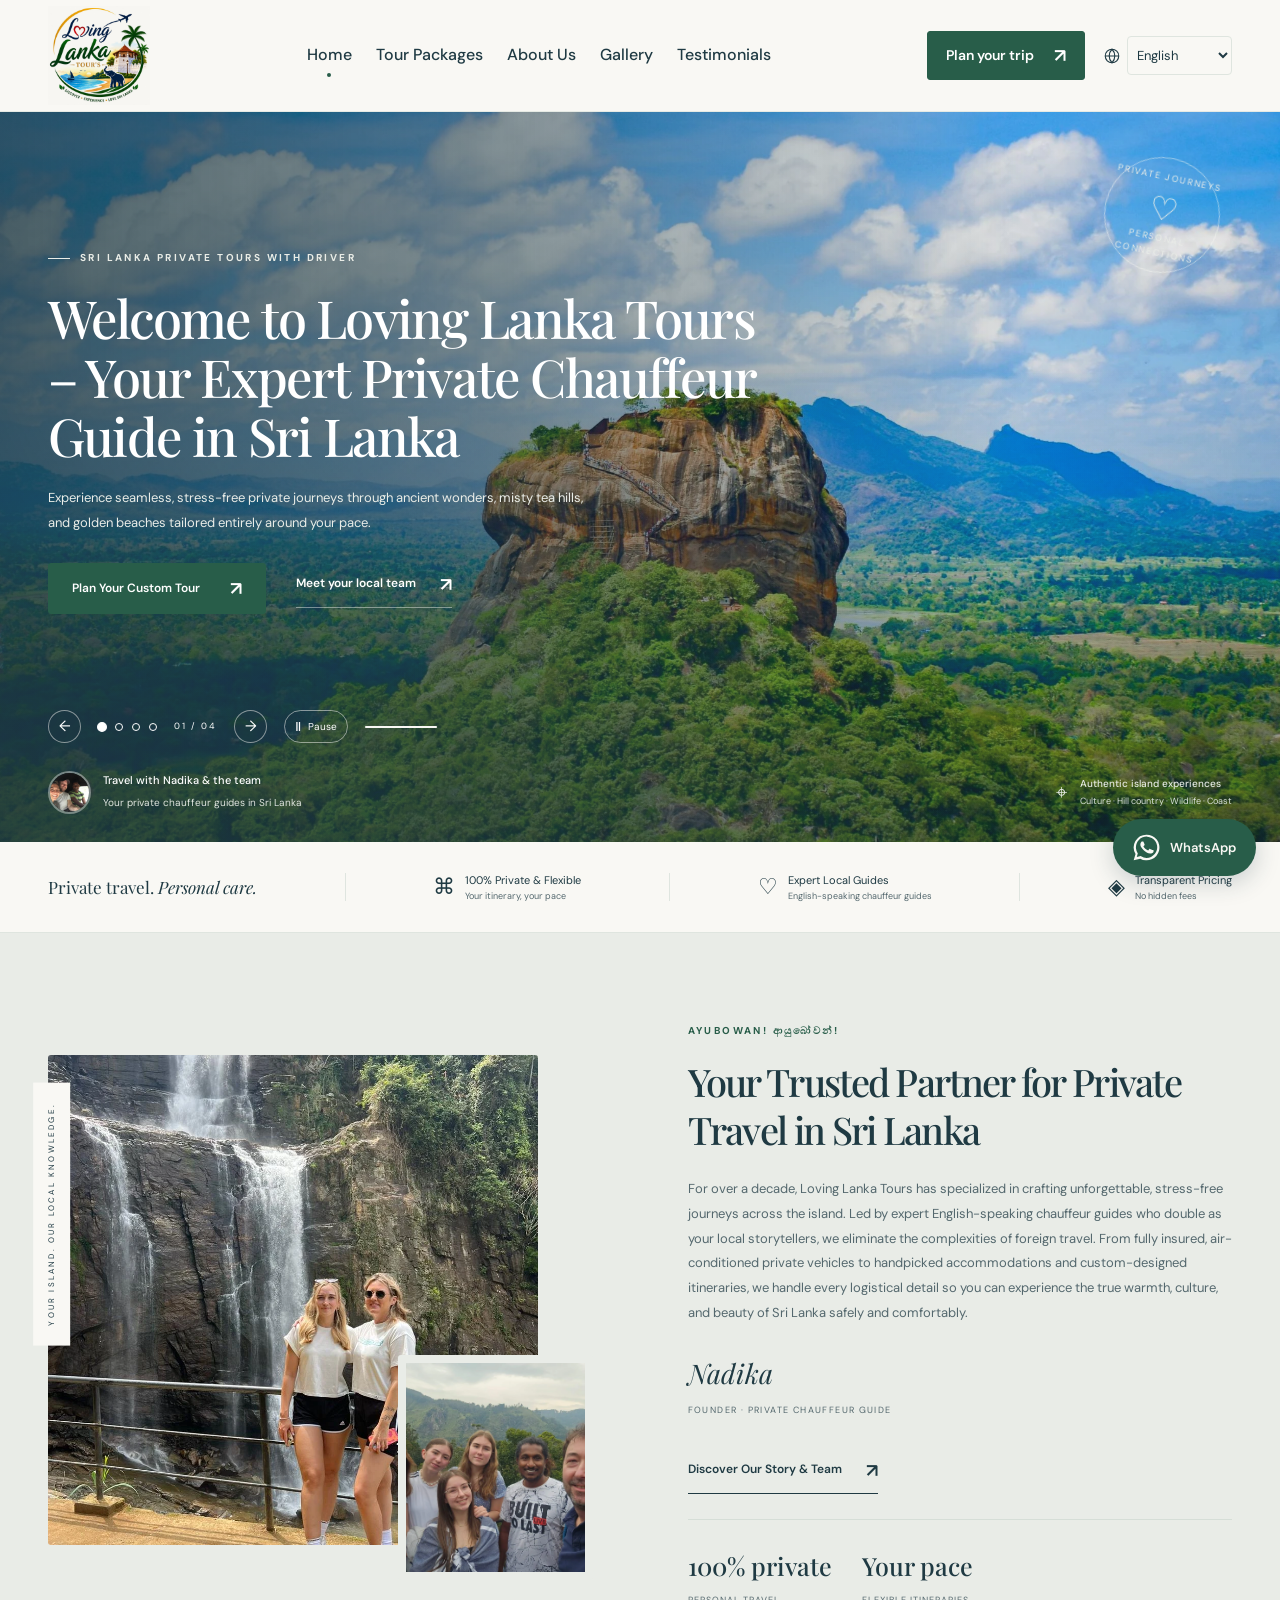
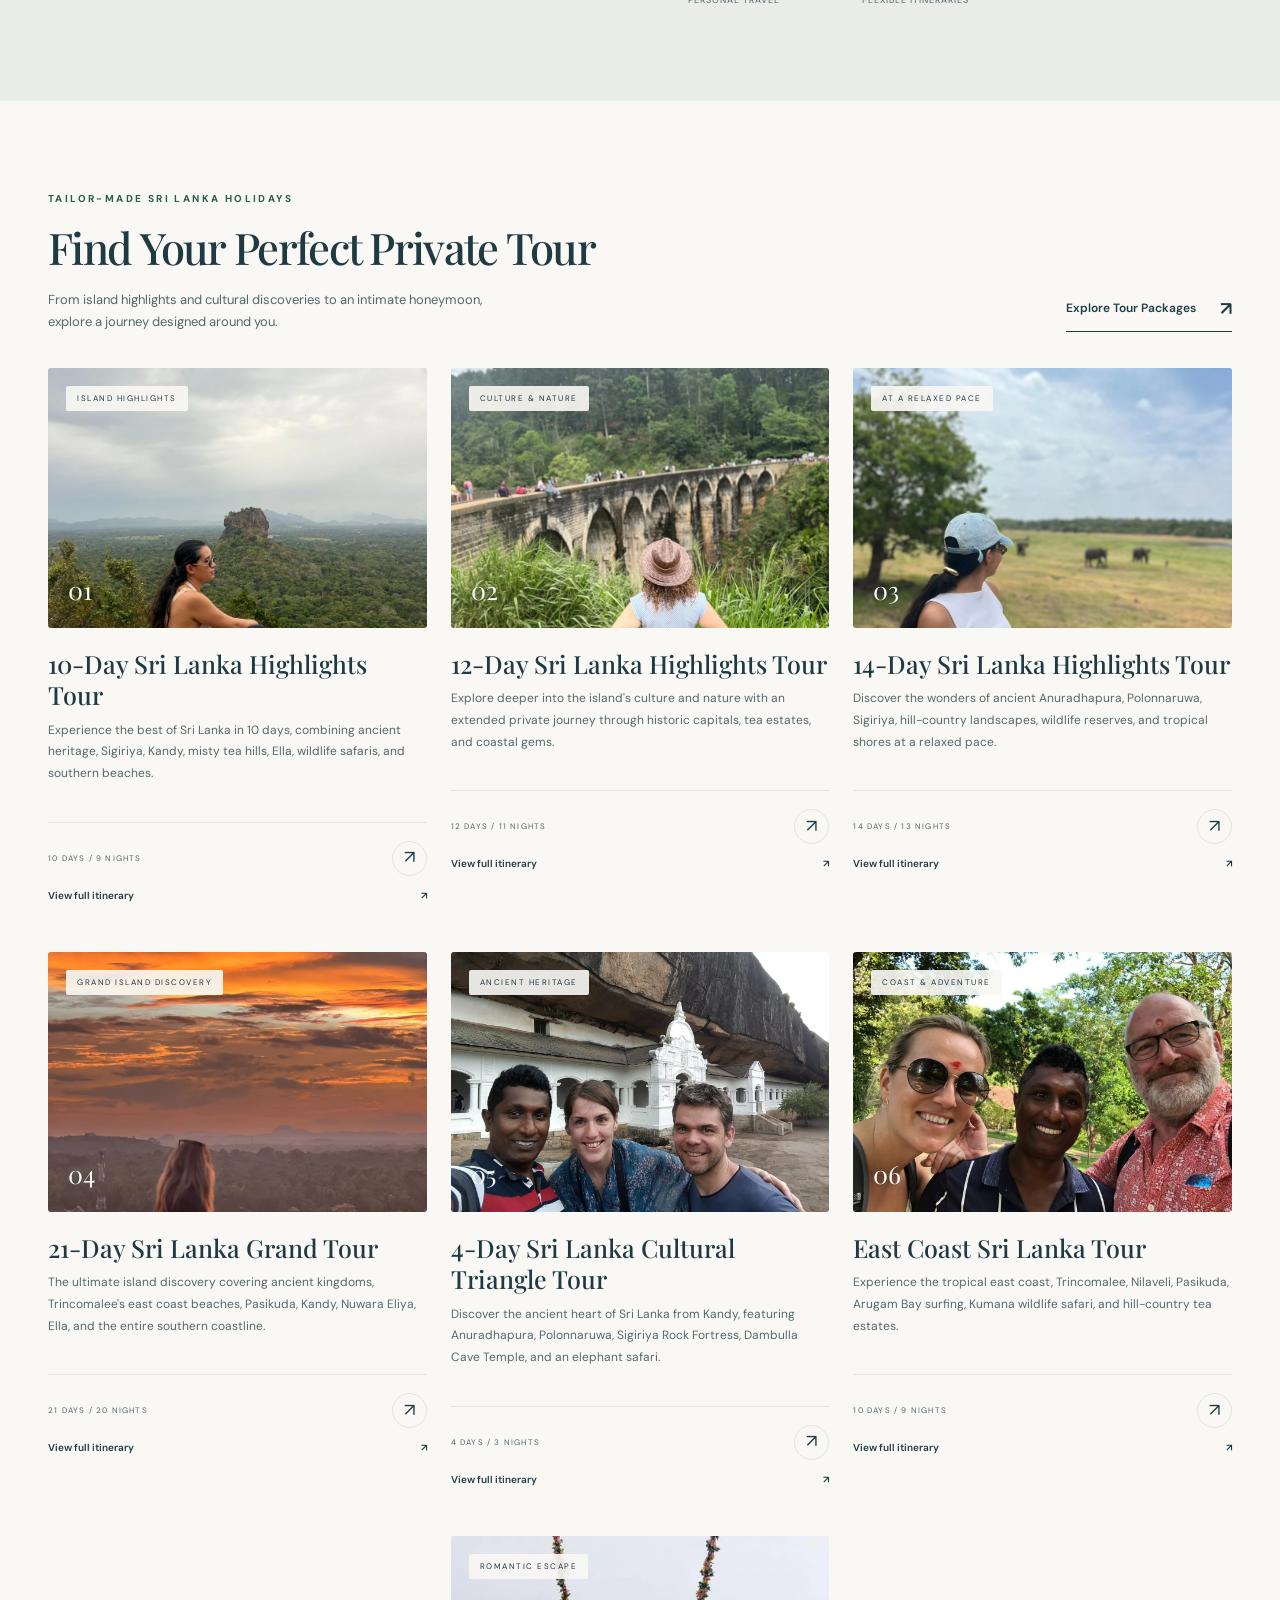
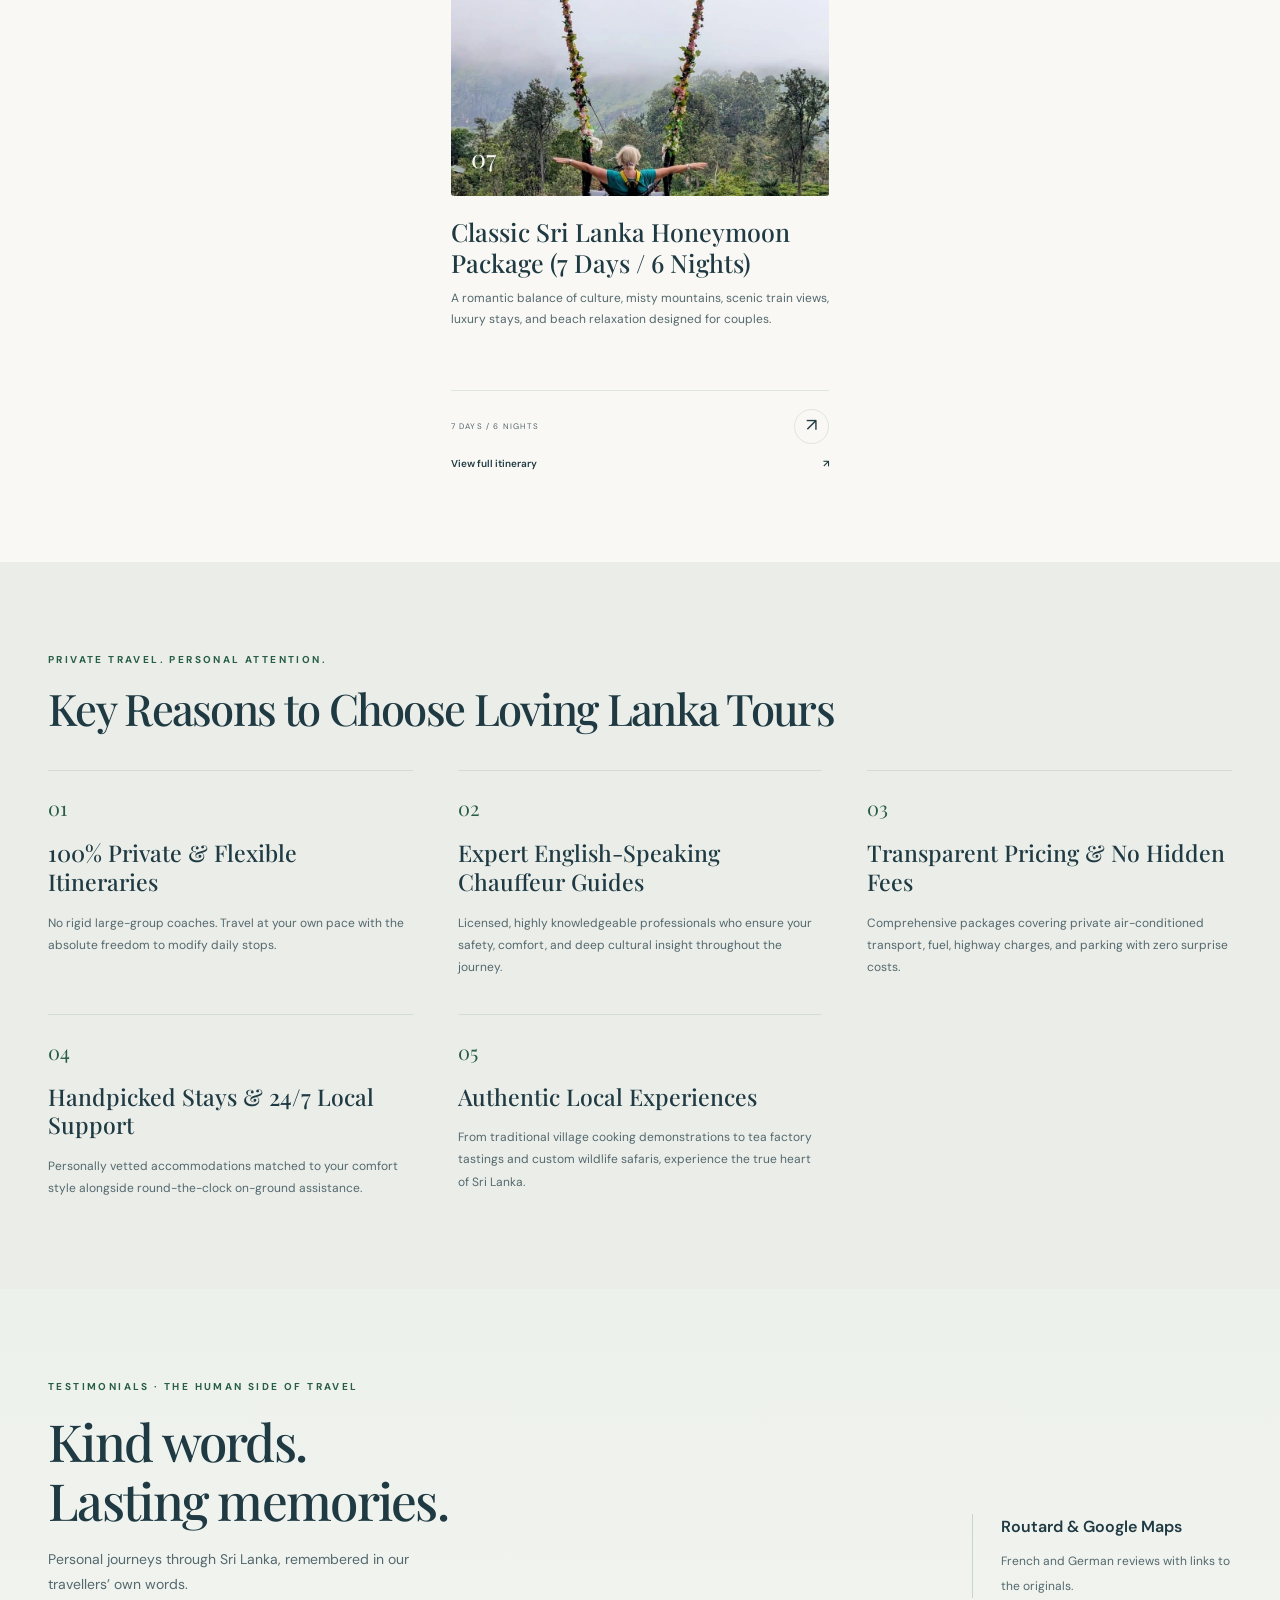
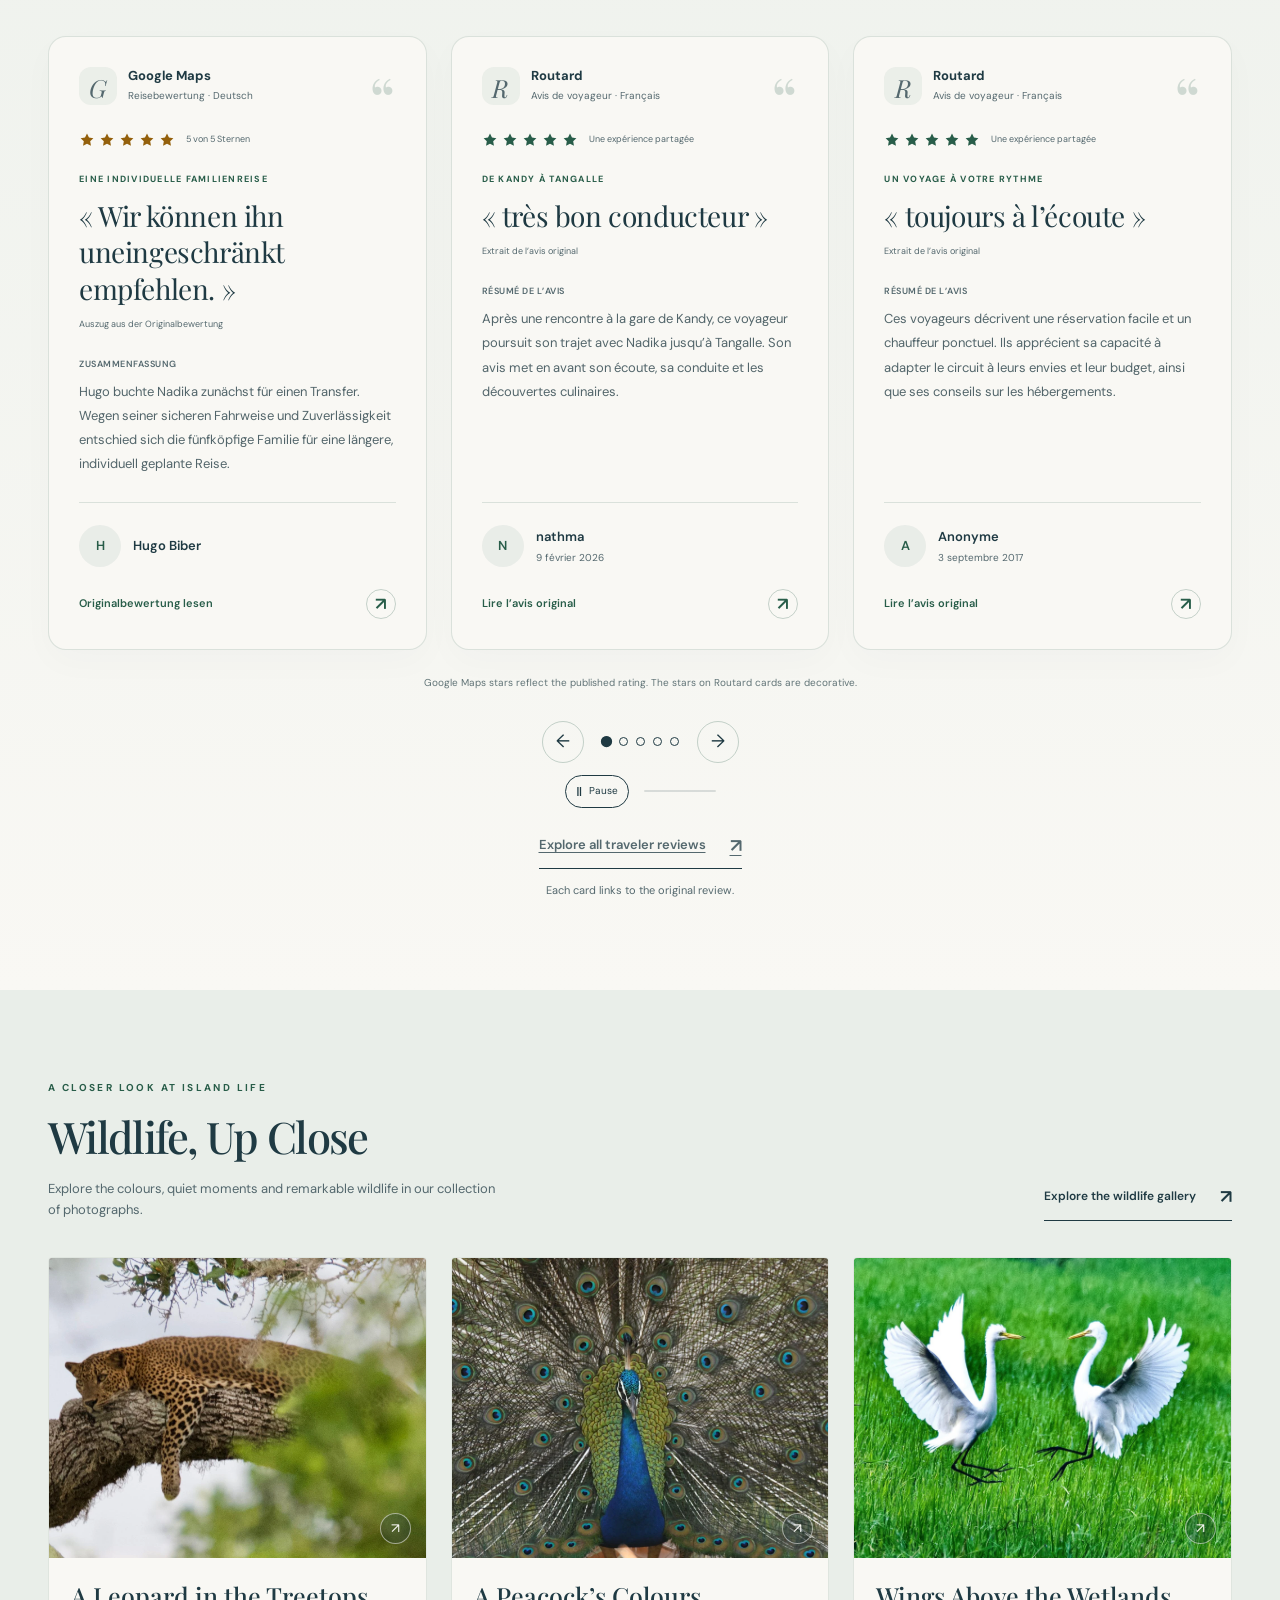
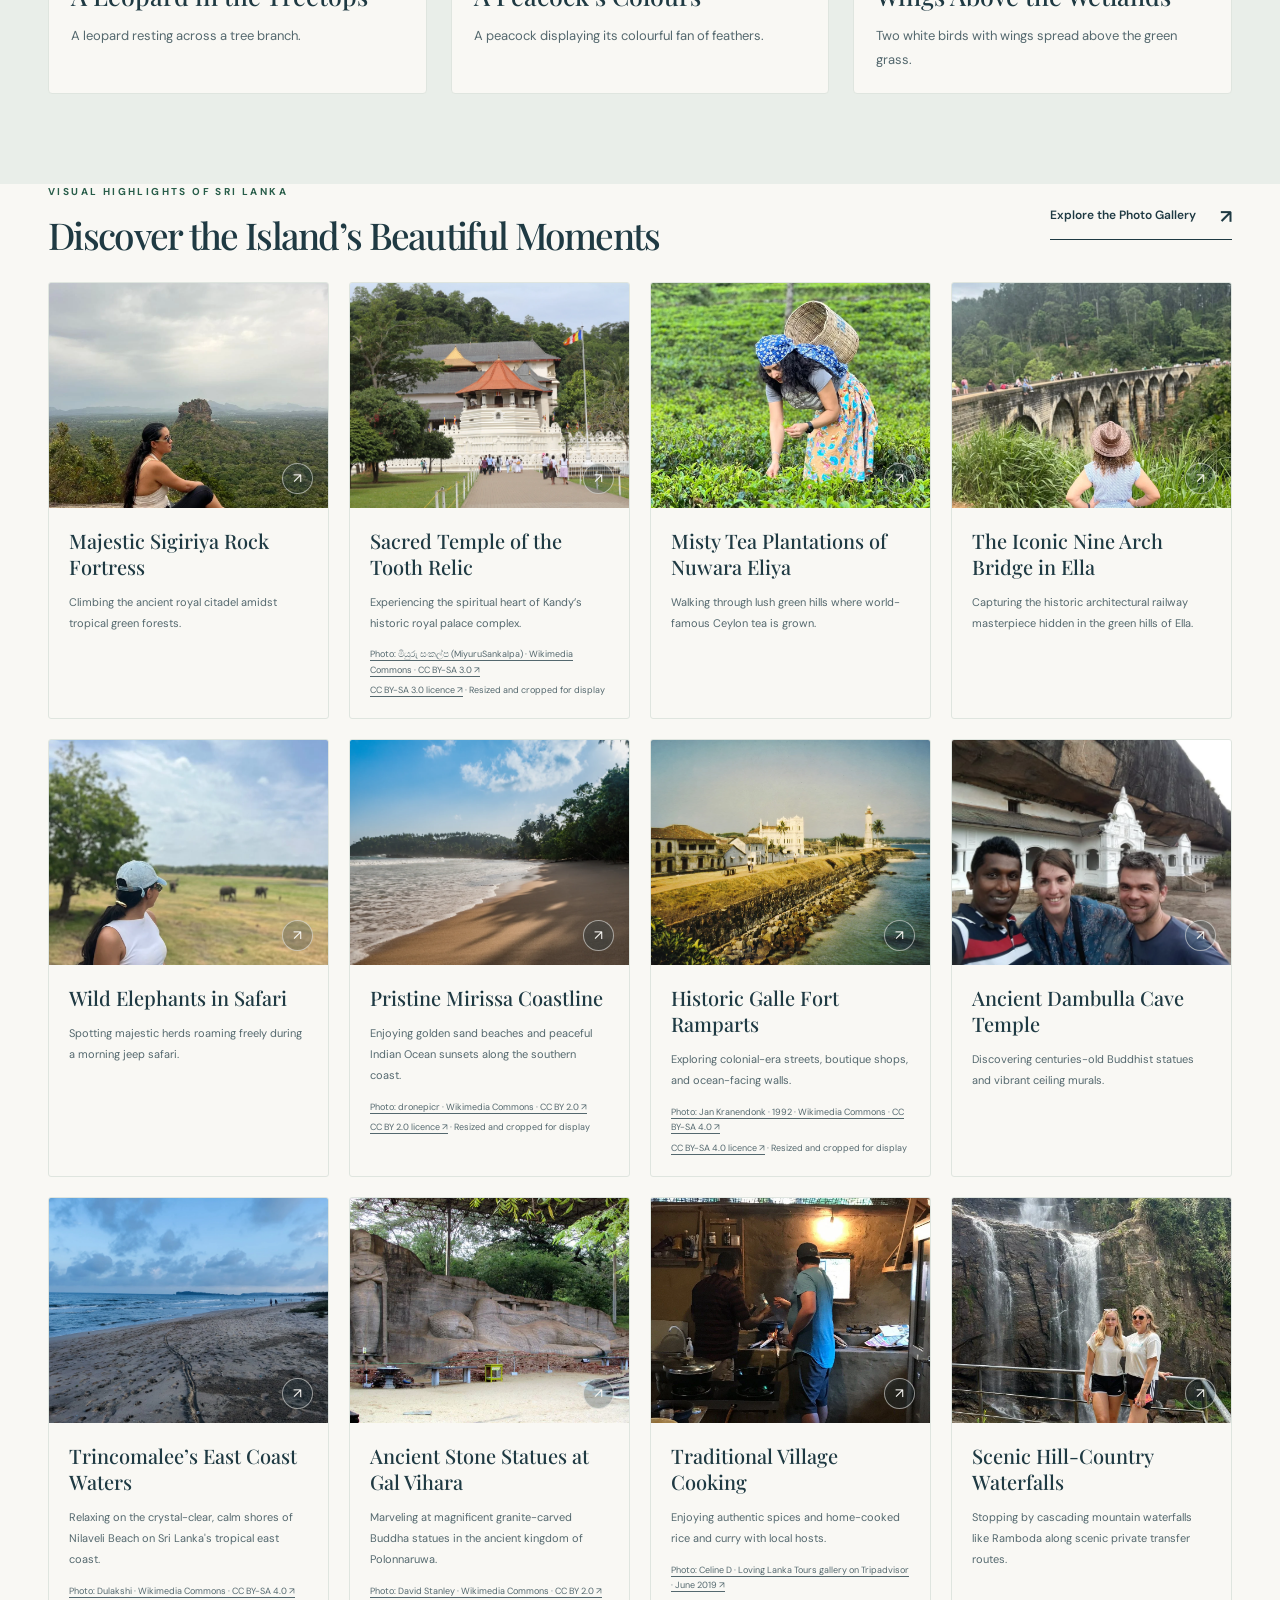
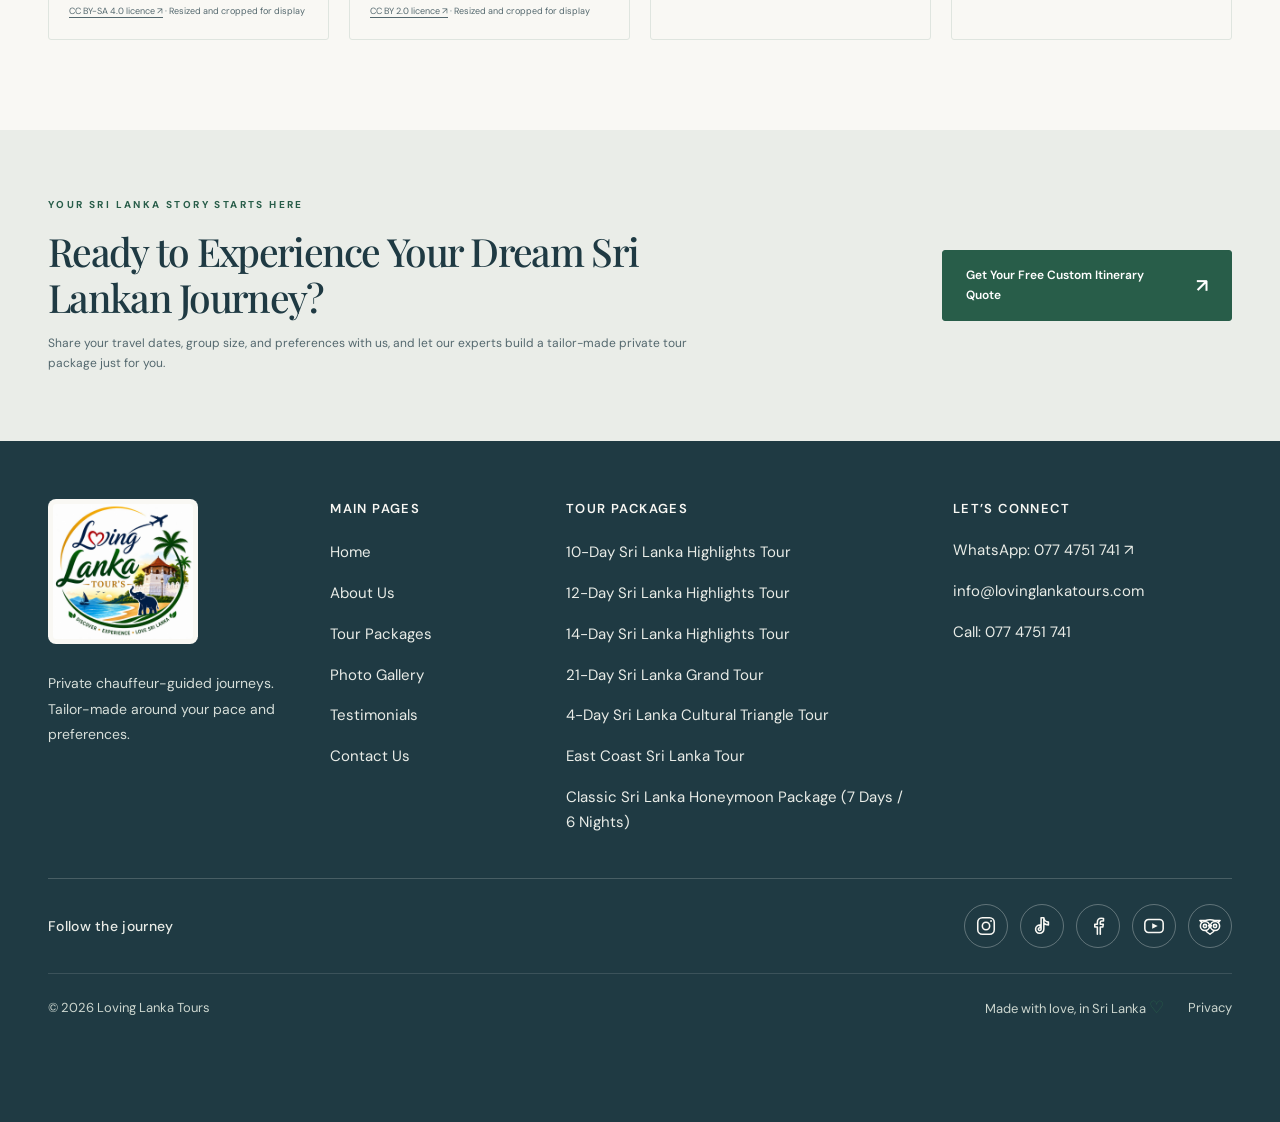
==== index.html @ 7426144e "Show the Google review first in testimonial sliders" ====
<!doctype html>
<html lang="en">
<head>
<meta charset="UTF-8"><meta name="viewport" content="width=device-width,initial-scale=1">
<meta name="theme-color" content="#1f3a43"><meta name="description" content="Sri Lanka private tours with driver. Explore tailor-made holidays, private chauffeur guides, flexible itineraries and authentic experiences with Loving Lanka Tours.">
<title>Sri Lanka Private Tours With Driver | Loving Lanka Tours</title>
<meta property="og:type" content="website"><meta property="og:title" content="Sri Lanka Private Tours With Driver | Loving Lanka Tours"><meta property="og:description" content="Sri Lanka private tours with driver. Explore tailor-made holidays, private chauffeur guides, flexible itineraries and authentic experiences with Loving Lanka Tours."><meta property="og:image" content="assets/sigiriya.jpg">
<link rel="icon" href="assets/loving-lanka-logo.svg" type="image/svg+xml">
<link rel="stylesheet" href="styles.css?v=20261111-featured-review">
<script src="content.js?v=20261111-languages-reviews" defer></script>
<script src="tour-content.js" defer></script>
<script src="app.js?v=20261111-featured-review" defer></script>
<script src="motion.js?v=20261106-contact-reviews" defer></script>
<script src="language.js?v=20261111-featured-review" defer></script>
<script src="whatsapp-chat.js?v=20261030-chat" defer></script>
</head>
<body data-page="home">
<a class="skip-link" href="#main">Skip to content</a>
<header class="header">
<a class="brand" href="index.html" aria-label="Loving Lanka Tours home"><img class="brand-logo" src="assets/loving-lanka-logo.svg" alt="Loving Lanka Tours — Discover, Experience, Love Sri Lanka" width="102" height="99"></a>
<nav class="desktop-nav" aria-label="Main navigation"><a href="index.html" data-nav="home">Home</a><a href="tours.html" data-nav="tours">Tour Packages</a><a href="about.html" data-nav="about">About Us</a><a href="gallery.html" data-nav="gallery">Gallery</a><a href="reviews.html" data-nav="reviews">Testimonials</a></nav>
<a class="button button-small header-cta" href="contact.html">Plan your trip <span aria-hidden="true">↗</span></a>
<div class="language-picker notranslate" translate="no"><label class="language-label" for="site-language"><svg viewBox="0 0 24 24" fill="none" aria-hidden="true"><circle cx="12" cy="12" r="9" stroke="currentColor" stroke-width="1.5"/><path d="M3 12h18M12 3c5 5 5 13 0 18-5-5-5-13 0-18Z" stroke="currentColor" stroke-width="1.5"/></svg><span class="sr-only">Website language</span></label><select id="site-language" aria-label="Website language" title="Choose a language to translate this page with Google Translate" data-source-page="index.html"><option value="en" lang="en">English</option><option value="de" lang="de">Deutsch</option><option value="fr" lang="fr">Français</option></select></div>
<button class="menu-toggle" aria-label="Open navigation" aria-expanded="false" aria-controls="mobile-nav"><span></span><span></span></button>
<nav id="mobile-nav" class="mobile-nav" aria-label="Mobile navigation" hidden><a href="index.html">Home</a><a href="tours.html">Tour Packages</a><a href="about.html">About Us</a><a href="gallery.html">Gallery</a><a href="reviews.html">Testimonials</a><a href="contact.html">Plan your trip ↗</a></nav>
</header>
<main id="main"><section class="hero content-hero" aria-roledescription="carousel" aria-label="Sri Lanka private tours"><img class="hero-image" id="hero-image" src="assets/hero-sigiriya-photo.webp" alt="Sigiriya Rock Fortress surrounded by green forest under a bright blue sky" fetchpriority="high"><div class="wrap hero-content"><span class="eyebrow">SRI LANKA PRIVATE TOURS WITH DRIVER</span><div id="hero-copy" aria-live="off" aria-atomic="true"><h1 id="hero-heading">Welcome to Loving Lanka Tours – Your Expert Private Chauffeur Guide in Sri Lanka</h1><p id="hero-caption">Experience seamless, stress-free private journeys through ancient wonders, misty tea hills, and golden beaches tailored entirely around your pace.</p></div><div class="hero-actions"><a id="hero-cta" class="button" href="contact.html">Plan Your Custom Tour <span aria-hidden="true">↗</span></a><a class="text-link" href="about.html">Meet your local team <span aria-hidden="true">↗</span></a></div></div><div class="hero-badge"><span>PRIVATE JOURNEYS</span><b>♡</b><span>PERSONAL CONNECTIONS</span></div><div class="hero-slider-controls wrap"><button class="hero-arrow" data-hero-direction="-1" aria-label="Previous hero slide">←</button><div class="hero-dots" aria-label="Choose a hero slide"><button data-hero-slide="0" aria-label="Slide 1: Welcome to Loving Lanka Tours – Your Expert Private Chauffeur Guide in Sri Lanka" aria-pressed="true"></button><button data-hero-slide="1" aria-label="Slide 2: Uncover the Wonders of the Cultural Triangle" aria-pressed="false"></button><button data-hero-slide="2" aria-label="Slide 3: Journey Through Ceylon’s Misty Tea Plantations" aria-pressed="false"></button><button data-hero-slide="3" aria-label="Slide 4: Track Wild Elephants &amp; Relax on Pristine Shores" aria-pressed="false"></button></div><span id="hero-count">01 / 04</span><button class="hero-arrow" data-hero-direction="1" aria-label="Next hero slide">→</button><button class="slider-playback" data-slider-pause="hero" aria-label="Pause hero slideshow" aria-pressed="false"><span aria-hidden="true">Ⅱ</span><span class="playback-label">Pause</span></button><span class="slider-progress" aria-hidden="true"><span class="slider-progress-fill"></span></span></div><div class="wrap hero-bottom"><a class="hero-guide" href="about.html"><img src="assets/guest-55.jpg" alt=""><div><b>Travel with Nadika & the team</b><small>Your private chauffeur guides in Sri Lanka</small></div></a><div class="hero-location"><span aria-hidden="true">⌖</span><div><b>Authentic island experiences</b><small>Culture · Hill country · Wildlife · Coast</small></div></div></div></section>
 <div class="trust-strip"><div class="wrap trust-inner"><span class="trust-intro">Private travel. <em>Personal care.</em></span><span class="trust-divider"></span><div class="trust-item"><span class="trust-icon" aria-hidden="true">⌘</span><div>100% Private & Flexible<small>Your itinerary, your pace</small></div></div><span class="trust-divider"></span><div class="trust-item"><span class="trust-icon" aria-hidden="true">♡</span><div>Expert Local Guides<small>English-speaking chauffeur guides</small></div></div><span class="trust-divider"></span><div class="trust-item"><span class="trust-icon" aria-hidden="true">◈</span><div>Transparent Pricing<small>No hidden fees</small></div></div></div></div>
 <section class="section about-section"><div class="wrap about-grid"><div class="about-photos"><img class="about-main" src="assets/lanka-guest-06.webp" alt="Travellers visiting a cascading Sri Lankan waterfall" loading="lazy"><img class="about-small" src="assets/lanka-guest-12.webp" alt="A local guide and travellers in Sri Lanka’s hill country" loading="lazy"><span class="about-label">YOUR ISLAND. OUR LOCAL KNOWLEDGE.</span></div><div class="about-text"><span class="eyebrow pink">AYUBOWAN! ආයුබෝවන්!</span><h2>Your Trusted Partner for Private Travel in Sri Lanka</h2><p>For over a decade, Loving Lanka Tours has specialized in crafting unforgettable, stress-free journeys across the island. Led by expert English-speaking chauffeur guides who double as your local storytellers, we eliminate the complexities of foreign travel. From fully insured, air-conditioned private vehicles to handpicked accommodations and custom-designed itineraries, we handle every logistical detail so you can experience the true warmth, culture, and beauty of Sri Lanka safely and comfortably.</p><p class="signature">Nadika</p><span class="signature-label">FOUNDER · PRIVATE CHAUFFEUR GUIDE</span><a class="text-link" href="about.html">Discover Our Story &amp; Team <span aria-hidden="true">↗</span></a><div class="about-values"><div><b>100% private</b><small>PERSONAL TRAVEL</small></div><div><b>Your pace</b><small>FLEXIBLE ITINERARIES</small></div></div></div></div></section><section class="section"><div class="wrap"><div class="section-head"><div><span class="eyebrow pink">TAILOR-MADE SRI LANKA HOLIDAYS</span><h2>Find Your Perfect Private Tour</h2><p>From island highlights and cultural discoveries to an intimate honeymoon, explore a journey designed around you.</p></div><a class="text-link" href="tours.html">Explore Tour Packages <span aria-hidden="true">↗</span></a></div><div class="journey-grid package-grid"><article class="journey-card"><a class="journey-card-link" href="tour-highlights-10.html" aria-label="View 10-Day Sri Lanka Highlights Tour itinerary"><div class="journey-photo"><img src="assets/lanka-guest-01.webp" alt="A traveller looking towards Sigiriya Rock Fortress" loading="lazy"><span class="journey-tag">Island highlights</span><span class="journey-num">01</span></div><h3>10-Day Sri Lanka Highlights Tour</h3><p>Experience the best of Sri Lanka in 10 days, combining ancient heritage, Sigiriya, Kandy, misty tea hills, Ella, wildlife safaris, and southern beaches.</p><div class="journey-bottom"><span class="journey-meta">10 Days / 9 Nights</span><span class="circle-button" aria-hidden="true">↗</span></div><span class="tour-request-link">View full itinerary <span aria-hidden="true">↗</span></span></a></article><article class="journey-card"><a class="journey-card-link" href="tour-highlights-12.html" aria-label="View 12-Day Sri Lanka Highlights Tour itinerary"><div class="journey-photo"><img src="assets/lanka-guest-31.webp" alt="A traveller beside Ella’s Nine Arch Bridge" loading="lazy"><span class="journey-tag">Culture &amp; nature</span><span class="journey-num">02</span></div><h3>12-Day Sri Lanka Highlights Tour</h3><p>Explore deeper into the island&#39;s culture and nature with an extended private journey through historic capitals, tea estates, and coastal gems.</p><div class="journey-bottom"><span class="journey-meta">12 Days / 11 Nights</span><span class="circle-button" aria-hidden="true">↗</span></div><span class="tour-request-link">View full itinerary <span aria-hidden="true">↗</span></span></a></article><article class="journey-card"><a class="journey-card-link" href="tour-highlights-14.html" aria-label="View 14-Day Sri Lanka Highlights Tour itinerary"><div class="journey-photo"><img src="assets/lanka-guest-25.webp" alt="A traveller watching wild elephants from a safari vehicle" loading="lazy"><span class="journey-tag">At a relaxed pace</span><span class="journey-num">03</span></div><h3>14-Day Sri Lanka Highlights Tour</h3><p>Discover the wonders of ancient Anuradhapura, Polonnaruwa, Sigiriya, hill-country landscapes, wildlife reserves, and tropical shores at a relaxed pace.</p><div class="journey-bottom"><span class="journey-meta">14 Days / 13 Nights</span><span class="circle-button" aria-hidden="true">↗</span></div><span class="tour-request-link">View full itinerary <span aria-hidden="true">↗</span></span></a></article><article class="journey-card"><a class="journey-card-link" href="tour-grand-21.html" aria-label="View 21-Day Sri Lanka Grand Tour itinerary"><div class="journey-photo"><img src="assets/lanka-guest-29.webp" alt="A colourful sunset above Sri Lanka’s tropical forest" loading="lazy"><span class="journey-tag">Grand island discovery</span><span class="journey-num">04</span></div><h3>21-Day Sri Lanka Grand Tour</h3><p>The ultimate island discovery covering ancient kingdoms, Trincomalee&#39;s east coast beaches, Pasikuda, Kandy, Nuwara Eliya, Ella, and the entire southern coastline.</p><div class="journey-bottom"><span class="journey-meta">21 Days / 20 Nights</span><span class="circle-button" aria-hidden="true">↗</span></div><span class="tour-request-link">View full itinerary <span aria-hidden="true">↗</span></span></a></article><article class="journey-card"><a class="journey-card-link" href="tour-culture-4.html" aria-label="View 4-Day Sri Lanka Cultural Triangle Tour itinerary"><div class="journey-photo"><img src="assets/lanka-guest-16.webp" alt="Guests and their guide visiting a cave-temple complex" loading="lazy"><span class="journey-tag">Ancient heritage</span><span class="journey-num">05</span></div><h3>4-Day Sri Lanka Cultural Triangle Tour</h3><p>Discover the ancient heart of Sri Lanka from Kandy, featuring Anuradhapura, Polonnaruwa, Sigiriya Rock Fortress, Dambulla Cave Temple, and an elephant safari.</p><div class="journey-bottom"><span class="journey-meta">4 Days / 3 Nights</span><span class="circle-button" aria-hidden="true">↗</span></div><span class="tour-request-link">View full itinerary <span aria-hidden="true">↗</span></span></a></article><article class="journey-card"><a class="journey-card-link" href="tour-east-coast.html" aria-label="View East Coast Sri Lanka Tour itinerary"><div class="journey-photo"><img src="assets/lanka-guest-23.webp" alt="Travellers sharing a journey with their local guide" loading="lazy"><span class="journey-tag">Coast &amp; adventure</span><span class="journey-num">06</span></div><h3>East Coast Sri Lanka Tour</h3><p>Experience the tropical east coast, Trincomalee, Nilaveli, Pasikuda, Arugam Bay surfing, Kumana wildlife safari, and hill-country tea estates.</p><div class="journey-bottom"><span class="journey-meta">10 Days / 9 Nights</span><span class="circle-button" aria-hidden="true">↗</span></div><span class="tour-request-link">View full itinerary <span aria-hidden="true">↗</span></span></a></article><article class="journey-card"><a class="journey-card-link" href="tour-honeymoon-7.html" aria-label="View Classic Sri Lanka Honeymoon Package (7 Days / 6 Nights) itinerary"><div class="journey-photo"><img src="assets/lanka-guest-09.webp" alt="Two travellers enjoying a swing above the green hills" loading="lazy"><span class="journey-tag">Romantic escape</span><span class="journey-num">07</span></div><h3>Classic Sri Lanka Honeymoon Package (7 Days / 6 Nights)</h3><p>A romantic balance of culture, misty mountains, scenic train views, luxury stays, and beach relaxation designed for couples.</p><div class="journey-bottom"><span class="journey-meta">7 Days / 6 Nights</span><span class="circle-button" aria-hidden="true">↗</span></div><span class="tour-request-link">View full itinerary <span aria-hidden="true">↗</span></span></a></article></div></div></section><section class="section reasons-section"><div class="wrap"><div class="section-head"><div><span class="eyebrow pink">PRIVATE TRAVEL. PERSONAL ATTENTION.</span><h2>Key Reasons to Choose Loving Lanka Tours</h2></div></div><div class="reason-grid"><article class="reason-item"><span class="reason-number">01</span><h3>100% Private &amp; Flexible Itineraries</h3><p>No rigid large-group coaches. Travel at your own pace with the absolute freedom to modify daily stops.</p></article><article class="reason-item"><span class="reason-number">02</span><h3>Expert English-Speaking Chauffeur Guides</h3><p>Licensed, highly knowledgeable professionals who ensure your safety, comfort, and deep cultural insight throughout the journey.</p></article><article class="reason-item"><span class="reason-number">03</span><h3>Transparent Pricing &amp; No Hidden Fees</h3><p>Comprehensive packages covering private air-conditioned transport, fuel, highway charges, and parking with zero surprise costs.</p></article><article class="reason-item"><span class="reason-number">04</span><h3>Handpicked Stays &amp; 24/7 Local Support</h3><p>Personally vetted accommodations matched to your comfort style alongside round-the-clock on-ground assistance.</p></article><article class="reason-item"><span class="reason-number">05</span><h3>Authentic Local Experiences</h3><p>From traditional village cooking demonstrations to tea factory tastings and custom wildlife safaris, experience the true heart of Sri Lanka.</p></article></div></div></section><section class="section testimonials-section" id="testimonials" aria-labelledby="testimonials-heading"><div class="wrap"><div class="reviews-head"><div class="review-heading-copy"><span class="eyebrow pink">TESTIMONIALS · THE HUMAN SIDE OF TRAVEL</span><h2 id="testimonials-heading">Kind words.<br>Lasting memories.</h2><p>Personal journeys through Sri Lanka, remembered in our travellers’ own words.</p></div><div class="reviews-heading-note"><b>Routard &amp; Google Maps</b><span>French and German reviews with links to the originals.</span></div></div><div class="review-grid supplied-reviews" data-review-slider="3"><article class="review-card supplied-review sourced-review notranslate rated-review" lang="de" translate="no"><div class="review-card-top"><span class="review-platform-label"><span class="review-source-mark" aria-hidden="true">G</span><span><b>Google Maps</b><small>Reisebewertung · Deutsch</small></span></span><span class="review-quote-mark" aria-hidden="true">“</span></div><div class="review-star-row"><span class="review-stars" aria-hidden="true"><svg viewBox="0 0 24 24" fill="currentColor"><path d="m12 2.4 2.96 6 6.62.96-4.79 4.67 1.13 6.59L12 17.5l-5.92 3.12 1.13-6.59L2.42 9.36l6.62-.96Z"/></svg><svg viewBox="0 0 24 24" fill="currentColor"><path d="m12 2.4 2.96 6 6.62.96-4.79 4.67 1.13 6.59L12 17.5l-5.92 3.12 1.13-6.59L2.42 9.36l6.62-.96Z"/></svg><svg viewBox="0 0 24 24" fill="currentColor"><path d="m12 2.4 2.96 6 6.62.96-4.79 4.67 1.13 6.59L12 17.5l-5.92 3.12 1.13-6.59L2.42 9.36l6.62-.96Z"/></svg><svg viewBox="0 0 24 24" fill="currentColor"><path d="m12 2.4 2.96 6 6.62.96-4.79 4.67 1.13 6.59L12 17.5l-5.92 3.12 1.13-6.59L2.42 9.36l6.62-.96Z"/></svg><svg viewBox="0 0 24 24" fill="currentColor"><path d="m12 2.4 2.96 6 6.62.96-4.79 4.67 1.13 6.59L12 17.5l-5.92 3.12 1.13-6.59L2.42 9.36l6.62-.96Z"/></svg></span><span>5 von 5 Sternen</span></div><span class="eyebrow review-theme">Eine individuelle Familienreise</span><blockquote cite="https://www.google.com/maps?cid=6745680892322393253">« Wir können ihn uneingeschränkt empfehlen. »</blockquote><p class="review-excerpt-label">Auszug aus der Originalbewertung</p><p class="review-summary"><span>Zusammenfassung</span>Hugo buchte Nadika zunächst für einen Transfer. Wegen seiner sicheren Fahrweise und Zuverlässigkeit entschied sich die fünfköpfige Familie für eine längere, individuell geplante Reise.</p><div class="review-card-bottom"><div class="review-person"><span class="review-initial" aria-hidden="true">H</span><div><b>Hugo Biber</b></div></div><a class="review-original" href="https://www.google.com/maps?cid=6745680892322393253" target="_blank" rel="noopener noreferrer" aria-label="Originalbewertung von Hugo Biber auf Google Maps lesen (neuer Tab)"><span>Originalbewertung lesen</span><span class="review-link-arrow" aria-hidden="true">↗</span></a></div></article><article class="review-card supplied-review sourced-review notranslate" lang="fr" translate="no"><div class="review-card-top"><span class="review-platform-label"><span class="review-source-mark" aria-hidden="true">R</span><span><b>Routard</b><small>Avis de voyageur · Français</small></span></span><span class="review-quote-mark" aria-hidden="true">“</span></div><div class="review-star-row"><span class="review-stars" aria-hidden="true"><svg viewBox="0 0 24 24" fill="currentColor"><path d="m12 2.4 2.96 6 6.62.96-4.79 4.67 1.13 6.59L12 17.5l-5.92 3.12 1.13-6.59L2.42 9.36l6.62-.96Z"/></svg><svg viewBox="0 0 24 24" fill="currentColor"><path d="m12 2.4 2.96 6 6.62.96-4.79 4.67 1.13 6.59L12 17.5l-5.92 3.12 1.13-6.59L2.42 9.36l6.62-.96Z"/></svg><svg viewBox="0 0 24 24" fill="currentColor"><path d="m12 2.4 2.96 6 6.62.96-4.79 4.67 1.13 6.59L12 17.5l-5.92 3.12 1.13-6.59L2.42 9.36l6.62-.96Z"/></svg><svg viewBox="0 0 24 24" fill="currentColor"><path d="m12 2.4 2.96 6 6.62.96-4.79 4.67 1.13 6.59L12 17.5l-5.92 3.12 1.13-6.59L2.42 9.36l6.62-.96Z"/></svg><svg viewBox="0 0 24 24" fill="currentColor"><path d="m12 2.4 2.96 6 6.62.96-4.79 4.67 1.13 6.59L12 17.5l-5.92 3.12 1.13-6.59L2.42 9.36l6.62-.96Z"/></svg></span><span>Une expérience partagée</span></div><span class="eyebrow review-theme">De Kandy à Tangalle</span><blockquote cite="https://www.routard.com/forums/t/recommandation-chauffeur-nadika-au-sri-lanka/182083/12">« très bon conducteur »</blockquote><p class="review-excerpt-label">Extrait de l’avis original</p><p class="review-summary"><span>Résumé de l’avis</span>Après une rencontre à la gare de Kandy, ce voyageur poursuit son trajet avec Nadika jusqu’à Tangalle. Son avis met en avant son écoute, sa conduite et les découvertes culinaires.</p><div class="review-card-bottom"><div class="review-person"><span class="review-initial" aria-hidden="true">N</span><div><b>nathma</b><small><time datetime="2026-02-09">9 février 2026</time></small></div></div><a class="review-original" href="https://www.routard.com/forums/t/recommandation-chauffeur-nadika-au-sri-lanka/182083/12" target="_blank" rel="noopener noreferrer" aria-label="Lire l’avis original de nathma sur Routard (nouvel onglet)"><span>Lire l’avis original</span><span class="review-link-arrow" aria-hidden="true">↗</span></a></div></article><article class="review-card supplied-review sourced-review notranslate" lang="fr" translate="no"><div class="review-card-top"><span class="review-platform-label"><span class="review-source-mark" aria-hidden="true">R</span><span><b>Routard</b><small>Avis de voyageur · Français</small></span></span><span class="review-quote-mark" aria-hidden="true">“</span></div><div class="review-star-row"><span class="review-stars" aria-hidden="true"><svg viewBox="0 0 24 24" fill="currentColor"><path d="m12 2.4 2.96 6 6.62.96-4.79 4.67 1.13 6.59L12 17.5l-5.92 3.12 1.13-6.59L2.42 9.36l6.62-.96Z"/></svg><svg viewBox="0 0 24 24" fill="currentColor"><path d="m12 2.4 2.96 6 6.62.96-4.79 4.67 1.13 6.59L12 17.5l-5.92 3.12 1.13-6.59L2.42 9.36l6.62-.96Z"/></svg><svg viewBox="0 0 24 24" fill="currentColor"><path d="m12 2.4 2.96 6 6.62.96-4.79 4.67 1.13 6.59L12 17.5l-5.92 3.12 1.13-6.59L2.42 9.36l6.62-.96Z"/></svg><svg viewBox="0 0 24 24" fill="currentColor"><path d="m12 2.4 2.96 6 6.62.96-4.79 4.67 1.13 6.59L12 17.5l-5.92 3.12 1.13-6.59L2.42 9.36l6.62-.96Z"/></svg><svg viewBox="0 0 24 24" fill="currentColor"><path d="m12 2.4 2.96 6 6.62.96-4.79 4.67 1.13 6.59L12 17.5l-5.92 3.12 1.13-6.59L2.42 9.36l6.62-.96Z"/></svg></span><span>Une expérience partagée</span></div><span class="eyebrow review-theme">Dix jours de découverte</span><blockquote cite="https://www.routard.com/forums/t/recommandation-chauffeur-nadika-au-sri-lanka/182083/9">« très prudent »</blockquote><p class="review-excerpt-label">Extrait de l’avis original</p><p class="review-summary"><span>Résumé de l’avis</span>Pour un premier séjour avec chauffeur, ces voyageurs retiennent la conduite rassurante de Nadika, son humour et ses suggestions de visites. Ils évoquent notamment une baignade près de Sigiriya.</p><div class="review-card-bottom"><div class="review-person"><span class="review-initial" aria-hidden="true">A</span><div><b>Anonyme</b><small><time datetime="2017-09-17">17 septembre 2017</time></small></div></div><a class="review-original" href="https://www.routard.com/forums/t/recommandation-chauffeur-nadika-au-sri-lanka/182083/9" target="_blank" rel="noopener noreferrer" aria-label="Lire l’avis original de Anonyme sur Routard (nouvel onglet)"><span>Lire l’avis original</span><span class="review-link-arrow" aria-hidden="true">↗</span></a></div></article></div><p class="review-star-note">Google Maps stars reflect the published rating. The stars on Routard cards are decorative.</p><div class="review-controls" aria-label="Traveler testimonials"><button class="review-arrow" data-review-direction="-1" aria-label="Previous testimonial">←</button><button data-review-index="0" aria-label="Read Hugo Biber testimonial" aria-pressed="true"></button><button data-review-index="1" aria-label="Read nathma testimonial" aria-pressed="false"></button><button data-review-index="2" aria-label="Read Anonyme testimonial" aria-pressed="false"></button><button data-review-index="3" aria-label="Read Anonyme testimonial" aria-pressed="false"></button><button data-review-index="4" aria-label="Read clemsa2222 testimonial" aria-pressed="false"></button><button class="review-arrow" data-review-direction="1" aria-label="Next testimonial">→</button></div><div class="review-playback"><button class="slider-playback" data-slider-pause="reviews" aria-label="Pause testimonial slideshow" aria-pressed="false"><span aria-hidden="true">Ⅱ</span><span class="playback-label">Pause</span></button><span class="slider-progress" aria-hidden="true"><span class="slider-progress-fill"></span></span></div><p class="review-source"><a class="text-link" href="reviews.html">Explore all traveler reviews <span aria-hidden="true">↗</span></a><br><span>Each card links to the original review.</span></p></div></section>
 <section class="section wildlife-section" id="wildlife" aria-labelledby="wildlife-heading"><div class="wrap"><div class="section-head"><div><span class="eyebrow pink">A CLOSER LOOK AT ISLAND LIFE</span><h2 id="wildlife-heading">Wildlife, Up Close</h2><p>Explore the colours, quiet moments and remarkable wildlife in our collection of photographs.</p></div><a class="text-link" href="gallery.html">Explore the wildlife gallery <span aria-hidden="true">↗</span></a></div><div class="wildlife-grid"><figure class="wildlife-photo"><button class="photo-button" data-photo="12" aria-label="View A Leopard in the Treetops"><img src="assets/lanka-wildlife-01.webp" alt="A Leopard in the Treetops" loading="lazy"></button><figcaption><strong>A Leopard in the Treetops</strong><p>A leopard resting across a tree branch.</p></figcaption></figure><figure class="wildlife-photo"><button class="photo-button" data-photo="20" aria-label="View A Peacock’s Colours"><img src="assets/lanka-wildlife-09.webp" alt="A Peacock’s Colours" loading="lazy"></button><figcaption><strong>A Peacock’s Colours</strong><p>A peacock displaying its colourful fan of feathers.</p></figcaption></figure><figure class="wildlife-photo"><button class="photo-button" data-photo="16" aria-label="View Wings Above the Wetlands"><img src="assets/lanka-wildlife-05.webp" alt="Wings Above the Wetlands" loading="lazy"></button><figcaption><strong>Wings Above the Wetlands</strong><p>Two white birds with wings spread above the green grass.</p></figcaption></figure></div></div></section>
 <section class="section gallery-section"><div class="wrap"><div class="gallery-heading"><div><span class="eyebrow pink">VISUAL HIGHLIGHTS OF SRI LANKA</span><h2>Discover the Island’s Beautiful Moments</h2></div><a class="text-link" href="gallery.html">Explore the Photo Gallery <span aria-hidden="true">↗</span></a></div><div class="gallery-grid home-album"><figure class="gallery-destination has-photo"><button class="photo-button" data-photo="0" aria-label="View Majestic Sigiriya Rock Fortress"><img src="assets/lanka-guest-01.webp" alt="Majestic Sigiriya Rock Fortress" loading="lazy"></button><figcaption><strong>Majestic Sigiriya Rock Fortress</strong><p>Climbing the ancient royal citadel amidst tropical green forests.</p></figcaption></figure><figure class="gallery-destination has-photo"><button class="photo-button" data-photo="1" aria-label="View Sacred Temple of the Tooth Relic"><img src="assets/destination-tooth-temple.webp" alt="Sacred Temple of the Tooth Relic" loading="lazy"></button><figcaption><strong>Sacred Temple of the Tooth Relic</strong><p>Experiencing the spiritual heart of Kandy’s historic royal palace complex.</p><a class="photo-credit" href="https://commons.wikimedia.org/wiki/File:Front_view_of_Temple_of_the_Tooth,_Kandy.jpg" target="_blank" rel="noopener noreferrer">Photo: මියුරු සංකල්ප (MiyuruSankalpa) · Wikimedia Commons · CC BY-SA 3.0 <span aria-hidden="true">↗</span></a><span class="photo-license"><a href="https://creativecommons.org/licenses/by-sa/3.0" target="_blank" rel="noopener noreferrer">CC BY-SA 3.0 licence ↗</a> · Resized and cropped for display</span></figcaption></figure><figure class="gallery-destination has-photo"><button class="photo-button" data-photo="2" aria-label="View Misty Tea Plantations of Nuwara Eliya"><img src="assets/lanka-guest-32.webp" alt="Misty Tea Plantations of Nuwara Eliya" loading="lazy"></button><figcaption><strong>Misty Tea Plantations of Nuwara Eliya</strong><p>Walking through lush green hills where world-famous Ceylon tea is grown.</p></figcaption></figure><figure class="gallery-destination has-photo"><button class="photo-button" data-photo="3" aria-label="View The Iconic Nine Arch Bridge in Ella"><img src="assets/lanka-guest-31.webp" alt="The Iconic Nine Arch Bridge in Ella" loading="lazy"></button><figcaption><strong>The Iconic Nine Arch Bridge in Ella</strong><p>Capturing the historic architectural railway masterpiece hidden in the green hills of Ella.</p></figcaption></figure><figure class="gallery-destination has-photo"><button class="photo-button" data-photo="4" aria-label="View Wild Elephants in Safari"><img src="assets/lanka-guest-25.webp" alt="Wild Elephants in Safari" loading="lazy"></button><figcaption><strong>Wild Elephants in Safari</strong><p>Spotting majestic herds roaming freely during a morning jeep safari.</p></figcaption></figure><figure class="gallery-destination has-photo"><button class="photo-button" data-photo="5" aria-label="View Pristine Mirissa Coastline"><img src="assets/destination-mirissa.webp" alt="Pristine Mirissa Coastline" loading="lazy"></button><figcaption><strong>Pristine Mirissa Coastline</strong><p>Enjoying golden sand beaches and peaceful Indian Ocean sunsets along the southern coast.</p><a class="photo-credit" href="https://commons.wikimedia.org/wiki/File:Mirissa_beach_Sri_Lanka_(29959458812).jpg" target="_blank" rel="noopener noreferrer">Photo: dronepicr · Wikimedia Commons · CC BY 2.0 <span aria-hidden="true">↗</span></a><span class="photo-license"><a href="https://creativecommons.org/licenses/by/2.0" target="_blank" rel="noopener noreferrer">CC BY 2.0 licence ↗</a> · Resized and cropped for display</span></figcaption></figure><figure class="gallery-destination has-photo"><button class="photo-button" data-photo="6" aria-label="View Historic Galle Fort Ramparts"><img src="assets/destination-galle-fort.webp" alt="Historic Galle Fort Ramparts" loading="lazy"></button><figcaption><strong>Historic Galle Fort Ramparts</strong><p>Exploring colonial-era streets, boutique shops, and ocean-facing walls.</p><a class="photo-credit" href="https://commons.wikimedia.org/wiki/File:Galle_Fort_wall_and_lighthouse.jpg" target="_blank" rel="noopener noreferrer">Photo: Jan Kranendonk · 1992 · Wikimedia Commons · CC BY-SA 4.0 <span aria-hidden="true">↗</span></a><span class="photo-license"><a href="https://creativecommons.org/licenses/by-sa/4.0" target="_blank" rel="noopener noreferrer">CC BY-SA 4.0 licence ↗</a> · Resized and cropped for display</span></figcaption></figure><figure class="gallery-destination has-photo"><button class="photo-button" data-photo="7" aria-label="View Ancient Dambulla Cave Temple"><img src="assets/lanka-guest-16.webp" alt="Ancient Dambulla Cave Temple" loading="lazy"></button><figcaption><strong>Ancient Dambulla Cave Temple</strong><p>Discovering centuries-old Buddhist statues and vibrant ceiling murals.</p></figcaption></figure><figure class="gallery-destination has-photo"><button class="photo-button" data-photo="8" aria-label="View Trincomalee’s East Coast Waters"><img src="assets/destination-nilaveli.webp" alt="Trincomalee’s East Coast Waters" loading="lazy"></button><figcaption><strong>Trincomalee’s East Coast Waters</strong><p>Relaxing on the crystal-clear, calm shores of Nilaveli Beach on Sri Lanka&#39;s tropical east coast.</p><a class="photo-credit" href="https://commons.wikimedia.org/wiki/File:Nilaveli_Beach.jpg" target="_blank" rel="noopener noreferrer">Photo: Dulakshi · Wikimedia Commons · CC BY-SA 4.0 <span aria-hidden="true">↗</span></a><span class="photo-license"><a href="https://creativecommons.org/licenses/by-sa/4.0" target="_blank" rel="noopener noreferrer">CC BY-SA 4.0 licence ↗</a> · Resized and cropped for display</span></figcaption></figure><figure class="gallery-destination has-photo"><button class="photo-button" data-photo="9" aria-label="View Ancient Stone Statues at Gal Vihara"><img src="assets/destination-gal-vihara.webp" alt="Ancient Stone Statues at Gal Vihara" loading="lazy"></button><figcaption><strong>Ancient Stone Statues at Gal Vihara</strong><p>Marveling at magnificent granite-carved Buddha statues in the ancient kingdom of Polonnaruwa.</p><a class="photo-credit" href="https://commons.wikimedia.org/wiki/File:Gal_Vihara_(30128523187).jpg" target="_blank" rel="noopener noreferrer">Photo: David Stanley · Wikimedia Commons · CC BY 2.0 <span aria-hidden="true">↗</span></a><span class="photo-license"><a href="https://creativecommons.org/licenses/by/2.0" target="_blank" rel="noopener noreferrer">CC BY 2.0 licence ↗</a> · Resized and cropped for display</span></figcaption></figure><figure class="gallery-destination has-photo"><button class="photo-button" data-photo="10" aria-label="View Traditional Village Cooking"><img src="assets/lanka-tripadvisor-cooking.webp" alt="Traditional Village Cooking" loading="lazy"></button><figcaption><strong>Traditional Village Cooking</strong><p>Enjoying authentic spices and home-cooked rice and curry with local hosts.</p><a class="photo-credit" href="https://www.tripadvisor.com/Attraction_Review-g304138-d16664850-Reviews-Loving_Lanka_Tours-Kandy_Kandy_District_Central_Province.html#/media/16664850/" target="_blank" rel="noopener noreferrer">Photo: Celine D · Loving Lanka Tours gallery on Tripadvisor · June 2019 <span aria-hidden="true">↗</span></a></figcaption></figure><figure class="gallery-destination has-photo"><button class="photo-button" data-photo="11" aria-label="View Scenic Hill-Country Waterfalls"><img src="assets/lanka-guest-06.webp" alt="Scenic Hill-Country Waterfalls" loading="lazy"></button><figcaption><strong>Scenic Hill-Country Waterfalls</strong><p>Stopping by cascading mountain waterfalls like Ramboda along scenic private transfer routes.</p></figcaption></figure></div></div></section><section class="cta-section"><div class="wrap cta-inner"><div><span class="eyebrow pink">YOUR SRI LANKA STORY STARTS HERE</span><h2>Ready to Experience Your Dream Sri Lankan Journey?</h2><p>Share your travel dates, group size, and preferences with us, and let our experts build a tailor-made private tour package just for you.</p></div><div class="cta-actions"><a href="contact.html" class="button">Get Your Free Custom Itinerary Quote <span aria-hidden="true">↗</span></a></div></div></section></main>
<footer class="footer"><div class="footer-top wrap"><div><a class="brand footer-brand" href="index.html"><img class="brand-logo" src="assets/loving-lanka-logo.svg" alt="Loving Lanka Tours — Discover, Experience, Love Sri Lanka" width="102" height="99"></a><p>Private chauffeur-guided journeys.<br>Tailor-made around your pace and preferences.</p></div><div class="footer-pages"><h2 class="footer-heading">Main Pages</h2><nav aria-label="Footer main pages"><a href="index.html">Home</a><a href="about.html">About Us</a><a href="tours.html">Tour Packages</a><a href="gallery.html">Photo Gallery</a><a href="reviews.html">Testimonials</a><a href="contact.html">Contact Us</a></nav></div><div class="footer-tours"><h2 class="footer-heading">Tour Packages</h2><nav aria-label="Footer tour packages"><a href="tour-highlights-10.html">10-Day Sri Lanka Highlights Tour</a><a href="tour-highlights-12.html">12-Day Sri Lanka Highlights Tour</a><a href="tour-highlights-14.html">14-Day Sri Lanka Highlights Tour</a><a href="tour-grand-21.html">21-Day Sri Lanka Grand Tour</a><a href="tour-culture-4.html">4-Day Sri Lanka Cultural Triangle Tour</a><a href="tour-east-coast.html">East Coast Sri Lanka Tour</a><a href="tour-honeymoon-7.html">Classic Sri Lanka Honeymoon Package (7 Days / 6 Nights)</a></nav></div><div><span class="eyebrow">LET’S CONNECT</span><a href="https://wa.me/94774751741" target="_blank" rel="noopener">WhatsApp: 077 4751 741 ↗</a><a href="mailto:info@lovinglankatours.com">info@lovinglankatours.com</a><a href="tel:+94774751741">Call: 077 4751 741</a></div></div><div class="footer-social wrap"><span class="footer-social-label">Follow the journey</span><nav class="footer-social-icons" aria-label="Follow Loving Lanka Tours"><a href="https://www.instagram.com/lovinglanka_by_nadika/" target="_blank" rel="noopener noreferrer" aria-label="Loving Lanka Tours on Instagram (opens in a new tab)" title="Instagram"><svg viewBox="0 0 24 24" fill="none" stroke="currentColor" stroke-width="1.7" stroke-linecap="round" stroke-linejoin="round" aria-hidden="true"><rect x="3" y="3" width="18" height="18" rx="5"/><circle cx="12" cy="12" r="4"/><circle cx="17.5" cy="6.5" r="1" fill="currentColor" stroke="none"/></svg></a><a href="https://www.tiktok.com/@loving_lanka_tours" target="_blank" rel="noopener noreferrer" aria-label="Loving Lanka Tours on TikTok (opens in a new tab)" title="TikTok"><svg viewBox="0 0 24 24" fill="none" stroke="currentColor" stroke-width="1.7" stroke-linecap="round" stroke-linejoin="round" aria-hidden="true"><path d="M14 3v12.5a4.5 4.5 0 1 1-4-4.5v3a1.5 1.5 0 1 0 1 1.5V3h3c.4 2.7 2.1 4.5 5 4.8v3c-2-.1-3.6-.8-5-2"/></svg></a><a href="https://www.facebook.com/lovinglankabynadika/" target="_blank" rel="noopener noreferrer" aria-label="Loving Lanka Tours on Facebook (opens in a new tab)" title="Facebook"><svg viewBox="0 0 24 24" fill="none" stroke="currentColor" stroke-width="1.7" stroke-linecap="round" stroke-linejoin="round" aria-hidden="true"><path d="M14.5 21v-8h2.8l.5-3h-3.3V8c0-.9.3-1.5 1.6-1.5H18V3.8c-.7-.1-1.6-.2-2.5-.2-2.5 0-4.2 1.5-4.2 4.3V10H8.5v3h2.8v8"/></svg></a><a href="https://www.youtube.com/channel/UCVi81lHfutHq9T9eoYvtcVw" target="_blank" rel="noopener noreferrer" aria-label="Loving Lanka Tours on YouTube (opens in a new tab)" title="YouTube"><svg viewBox="0 0 24 24" fill="none" stroke="currentColor" stroke-width="1.7" stroke-linecap="round" stroke-linejoin="round" aria-hidden="true"><rect x="2" y="5" width="20" height="14" rx="4"/><path d="m10 9 6 3-6 3Z" fill="currentColor" stroke="none"/></svg></a><a href="https://www.tripadvisor.co.uk/attraction_review-g304138-d16664850-reviews-loving_lanka_tours-kandy_kandy_district_central_province.html" target="_blank" rel="noopener noreferrer" aria-label="Loving Lanka Tours on Tripadvisor (opens in a new tab)" title="Tripadvisor"><svg viewBox="0 0 24 24" fill="none" stroke="currentColor" stroke-width="1.7" stroke-linecap="round" stroke-linejoin="round" aria-hidden="true"><path d="m3 8-2-2h6a16 16 0 0 1 10 0h6l-2 2M10.5 11.5l1.5 2 1.5-2M8 18l4 3 4-3"/><circle cx="6.5" cy="12" r="5"/><circle cx="17.5" cy="12" r="5"/><circle cx="6.5" cy="12" r="1.8"/><circle cx="17.5" cy="12" r="1.8"/></svg></a></nav></div><div class="footer-bottom wrap"><span>© 2026 Loving Lanka Tours</span><span>Made with love, in Sri Lanka <span class="pink">♡</span></span><a href="privacy.html">Privacy</a></div></footer>
<dialog id="journey-dialog" class="journey-dialog" aria-label="Journey details"><button class="dialog-close" aria-label="Close journey details">×</button><div id="journey-detail"></div></dialog>
<dialog id="lightbox" class="lightbox" aria-label="Travel photo viewer"><button class="dialog-close" aria-label="Close photo">×</button><button class="lightbox-prev" aria-label="Previous photo">←</button><figure><img id="lightbox-image" alt=""><figcaption id="lightbox-caption"></figcaption></figure><button class="lightbox-next" aria-label="Next photo">→</button></dialog>
<section class="whatsapp-panel" id="whatsapp-panel" role="dialog" aria-labelledby="whatsapp-panel-title" aria-describedby="whatsapp-panel-note" hidden><div class="whatsapp-panel-header"><div><span class="eyebrow">LOVING LANKA TOURS</span><h2 id="whatsapp-panel-title">Chat with Nadika</h2></div><button class="whatsapp-panel-close" type="button" aria-label="Close WhatsApp message window">×</button></div><div class="whatsapp-panel-body"><p class="whatsapp-greeting">Hello! Tell Nadika about your Sri Lanka trip or ask a question.</p><form id="whatsapp-message-form"><label for="whatsapp-message">Your message</label><textarea id="whatsapp-message" name="message" rows="4" maxlength="2000" placeholder="Hi Nadika, I’d like to plan a tour…" required></textarea><p id="whatsapp-panel-note">Click Send to open WhatsApp with your message ready. You can send it to Nadika there.</p><button class="button whatsapp-send" type="submit" disabled>Send <span aria-hidden="true">↗</span></button></form></div></section>
<button class="whatsapp-float" type="button" aria-label="Chat with Nadika on WhatsApp" aria-expanded="false" aria-controls="whatsapp-panel" aria-haspopup="dialog"><svg viewBox="0 0 32 32" fill="currentColor" aria-hidden="true"><path d="M16 .8A15.1 15.1 0 0 0 3 23.6L.8 31.2l7.8-2A15.2 15.2 0 1 0 16 .8Zm0 27.5a12.5 12.5 0 0 1-6.4-1.8l-.5-.3-4.6 1.2 1.2-4.5-.3-.5a12.6 12.6 0 1 1 10.6 5.9Zm6.9-9.4c-.4-.2-2.3-1.1-2.6-1.2-.4-.1-.6-.2-.9.2l-1.2 1.4c-.2.2-.4.3-.8.1-1.1-.5-2.1-1.1-2.9-1.8a11 11 0 0 1-2-2.5c-.2-.4 0-.6.2-.8l.6-.7.4-.7c.1-.2 0-.5 0-.7l-1.2-2.8c-.3-.7-.6-.6-.8-.6h-.7c-.3 0-.7.1-1 .5a4.2 4.2 0 0 0-1.3 3.1c0 1.9 1.4 3.6 1.6 3.9.2.2 2.7 4.1 6.5 5.8.9.4 1.6.6 2.2.8 1 .3 1.9.2 2.6.1.8-.1 2.3-.9 2.6-1.8.3-.9.3-1.7.2-1.8-.1-.2-.3-.3-.7-.5Z"/></svg><span>WhatsApp</span></button>
</body></html>
---- styles.css ----
@import url('https://fonts.googleapis.com/css2?family=DM+Sans:wght@400;500;600;700&family=Playfair+Display:ital,wght@0,500;0,600;0,700;1,500;1,600&display=swap');
:root{--paper:#f9f8f4;--white:#f9f8f4;--green:#1f3a43;--ink:#1f3a43;--muted:#54686e;--pink:#285d49;--rose:#eaede8;--line:#dfe5df;--serif:'Playfair Display',Georgia,serif;--sans:'DM Sans',Arial,sans-serif}
*{box-sizing:border-box}html{scroll-behavior:smooth;scroll-padding-top:100px}body{margin:0;background:var(--paper);color:var(--ink);font-family:var(--sans);font-size:15px;line-height:1.65}body:has(dialog[open]){overflow:hidden}a{color:inherit;text-decoration:none}button,input,textarea,select{font:inherit}button,a,input,select,textarea{-webkit-tap-highlight-color:transparent}button{cursor:pointer}img{display:block;max-width:100%}button:focus-visible,a:focus-visible,input:focus-visible,select:focus-visible,textarea:focus-visible,summary:focus-visible{outline:3px solid var(--pink);outline-offset:5px}h1,h2,h3,p{margin:0}h1,h2,h3{font-family:var(--serif);font-weight:500}h2{font-size:clamp(34px,3.4vw,50px);line-height:1.18;letter-spacing:-1.7px}h3{line-height:1.25}h1 em,h2 em{font-weight:500}p{color:var(--muted)}.wrap{width:min(1216px,calc(100% - 96px));margin:auto}.section{padding:90px 0}.eyebrow{display:block;font-size:10px;letter-spacing:2.4px;font-weight:700;text-transform:uppercase;line-height:1.6}.eyebrow.pink{color:var(--pink)}.pink{color:var(--pink)}.button{display:inline-flex;justify-content:center;align-items:center;gap:30px;background:var(--pink);color:white;padding:15px 23px;border:1px solid var(--pink);border-radius:3px;font-size:12px;font-weight:600;line-height:1.6;transition:background .2s,transform .2s}.button:hover{background:#285d49;border-color:#285d49;transform:translateY(-2px)}.button span{font-size:19px;line-height:1}.button-small{padding:12px 18px;gap:20px}.button-green{background:var(--green);border-color:var(--green)}.button-green:hover{background:#285d49;border-color:#285d49}.button-outline{background:transparent;border-color:var(--green);color:var(--green)}.button-outline:hover{background:var(--green);color:#f9f8f4;border-color:var(--green)}.text-link{display:inline-flex;align-items:center;gap:24px;font-size:12px;font-weight:600;border-bottom:1px solid var(--ink);padding-bottom:7px}.text-link:hover{color:var(--pink);border-color:var(--pink)}.text-link span{font-size:19px}.skip-link{position:fixed;top:-80px;left:12px;padding:12px 20px;background:var(--green);color:white;z-index:100}.skip-link:focus{top:10px}
.header{height:96px;display:flex;align-items:center;justify-content:space-between;gap:24px;padding:0 48px;background:var(--paper);position:sticky;top:0;z-index:30;border-bottom:1px solid #e6eae4}.brand{display:inline-flex;align-items:center;gap:10px;white-space:nowrap;font-family:var(--serif);font-size:25px;line-height:1.3;letter-spacing:-.6px}.brand-icon{width:46px;height:46px;color:var(--pink)}.brand-sub{display:block;font-family:var(--sans);font-size:8px;font-weight:600;letter-spacing:3px;margin-top:5px}.desktop-nav{display:flex;gap:29px;margin-left:auto;margin-right:auto}.desktop-nav a{font-size:11px;position:relative;padding:8px 0;color:#1f3a43;white-space:nowrap}.desktop-nav a:hover,.desktop-nav a[aria-current]{color:var(--green)}.desktop-nav a[aria-current]:after{content:'';position:absolute;width:4px;height:4px;background:var(--pink);border-radius:50%;bottom:0;left:calc(50% - 2px)}.menu-toggle{display:none;background:none;border:0;padding:12px}.menu-toggle span{display:block;width:23px;height:1px;background:var(--green);margin:6px 0}.mobile-nav{position:absolute;top:100%;left:0;right:0;background:var(--paper);border-bottom:1px solid var(--line);padding:20px 30px;box-shadow:0 10px 20px #1f3a4310}.mobile-nav a{display:block;padding:12px 0}.mobile-nav[hidden]{display:none}
.hero{position:relative;min-height:655px;isolation:isolate;display:flex;align-items:center;background:var(--green);color:white;overflow:hidden}.hero-image{position:absolute;inset:0;width:100%;height:100%;object-fit:cover;object-position:50% 50%;z-index:-2}.hero:before{content:'';position:absolute;inset:0;background:linear-gradient(90deg,rgba(31,58,67,.78) 0%,rgba(31,58,67,.55) 38%,rgba(31,58,67,.08) 77%),linear-gradient(0deg,rgba(31,58,67,.48),transparent 55%);z-index:-1}.hero-content{padding:76px 0 103px}.hero .eyebrow{color:#eaede7;display:flex;align-items:center;gap:10px}.hero .eyebrow:before{content:'';width:22px;height:1px;background:#eaede7}.hero h1{font-size:clamp(55px,5.9vw,83px);line-height:1.06;letter-spacing:-3px;margin:26px 0 25px;max-width:650px}.hero h1 em{color:#dee4de}.hero-content>p{max-width:390px;color:#e5e9e4;font-size:13px;line-height:1.85}.hero-actions{display:flex;align-items:center;gap:30px;margin-top:31px}.hero-actions .text-link{color:white;border-color:#f9f8f470}.hero-badge{position:absolute;right:60px;top:45px;width:116px;height:116px;border:1px solid #f9f8f477;border-radius:50%;display:flex;align-items:center;justify-content:center;flex-direction:column;transform:rotate(12deg);color:#eaede8;gap:4px;font-size:9px;letter-spacing:1.7px;text-align:center}.hero-badge b{font-family:var(--serif);font-weight:400;font-size:32px;letter-spacing:0;line-height:1.2}.hero-bottom{position:absolute;bottom:28px;left:0;right:0;display:flex;align-items:center;justify-content:space-between}.hero-guide{display:flex;align-items:center;gap:12px}.hero-guide img{width:43px;height:43px;object-fit:cover;object-position:95% 45%;border-radius:50%;border:2px solid #f9f8f466}.hero-guide b{font-size:11px;font-weight:500;display:block}.hero-guide small{font-size:10px;color:#e0e5df}.hero-location{display:flex;align-items:center;gap:13px;font-size:10px;color:#e6eae4}.hero-location span{font-size:20px}.hero-location b{font-size:10px;font-weight:500;display:block}.hero-location small{font-size:9px;color:#d9e0da}.scroll-label{font-size:9px;letter-spacing:2px;display:flex;align-items:center;gap:14px}.trust-strip{border-bottom:1px solid var(--line);padding:27px 0}.trust-inner{display:flex;align-items:center;justify-content:space-between;gap:20px}.trust-intro{font-family:var(--serif);font-size:17px}.trust-item{display:flex;gap:10px;align-items:center;font-size:11px}.trust-icon{font-size:22px;color:var(--green);font-family:Georgia,serif}.trust-item small{display:block;color:var(--muted);font-size:9px}.trust-divider{height:28px;width:1px;background:var(--line)}
.section-head{display:flex;justify-content:space-between;align-items:end;margin-bottom:36px;gap:30px}.section-head .eyebrow{margin-bottom:15px}.section-head p{font-size:13px;margin-top:16px;max-width:450px}.journey-grid{display:grid;grid-template-columns:repeat(3,1fr);gap:24px}.journey-card{position:relative}.journey-photo{height:330px;position:relative;overflow:hidden;background:#dfe5df;border-radius:3px}.journey-photo>img{height:100%;width:100%;object-fit:cover;transition:transform .6s}.journey-card:hover .journey-photo>img{transform:scale(1.035)}.journey-tag{position:absolute;top:18px;left:18px;background:#f9f8f4e8;padding:6px 11px;font-size:8px;letter-spacing:1.5px;text-transform:uppercase;border-radius:2px;color:var(--green)}.journey-num{position:absolute;bottom:18px;left:20px;color:#f9f8f4;font-family:var(--serif);font-size:25px;text-shadow:0 1px 10px #1f3a4388}.journey-card h3{font-size:24px;margin-top:20px}.journey-card p{font-size:12px;line-height:1.8;margin:9px 0 15px;max-width:320px}.journey-meta{font-size:8px;letter-spacing:1.2px;color:var(--muted);text-transform:uppercase}.journey-bottom{display:flex;justify-content:space-between;align-items:center;padding-top:18px;margin-top:17px;border-top:1px solid var(--line)}.circle-button{border:1px solid var(--line);border-radius:50%;width:35px;height:35px;background:transparent;display:grid;place-items:center;color:var(--green);font-size:18px}.circle-button:hover{background:var(--green);color:white;border-color:var(--green)}.journey-note{text-align:center;font-size:11px;margin-top:32px;color:var(--muted)}.journey-note a{border-bottom:1px solid #8d9a9d;color:var(--green)}
.about-section{background:#e9ece7}.about-grid{display:grid;grid-template-columns:1fr 1fr;gap:95px;align-items:center}.about-photos{position:relative;padding-right:55px;padding-bottom:35px}.about-main{width:100%;height:490px;object-fit:cover;object-position:50% 50%;border-radius:3px}.about-small{position:absolute;bottom:0;right:0;width:195px;height:225px;object-fit:cover;object-position:94% center;border:8px solid #e9ece7;border-radius:3px}.about-label{position:absolute;left:-15px;top:28px;writing-mode:vertical-rl;transform:rotate(180deg);font-size:8px;letter-spacing:2.2px;background:var(--paper);padding:20px 12px}.about-text .eyebrow{margin-bottom:19px}.about-text h2{margin-bottom:24px}.about-text p{font-size:13px;margin-bottom:17px;line-height:1.9}.about-text .signature{font-family:var(--serif);font-size:27px;font-style:italic;color:var(--green);margin:23px 0 0}.signature-label{display:block;font-size:9px;letter-spacing:1.4px;color:var(--muted);margin:3px 0 25px}.about-text .text-link{margin-top:12px}.about-values{display:flex;gap:30px;padding-top:25px;border-top:1px solid #d6ded7;margin-top:25px}.about-values b{font-family:var(--serif);font-size:25px;font-weight:500;display:block}.about-values small{font-size:9px;letter-spacing:1px;color:var(--muted)}
.process{background:var(--green);color:#f9f8f4}.process-head{display:flex;justify-content:space-between;align-items:end;margin-bottom:50px}.process-head .eyebrow{color:#cfd9d2;margin-bottom:18px}.process-head p{color:#d4ddd6;font-size:12px;max-width:280px}.process-grid{display:grid;grid-template-columns:repeat(3,1fr);gap:65px}.process-step{border-top:1px solid #f9f8f430;padding-top:22px;position:relative}.process-step .step-number{font-family:var(--serif);font-size:15px;color:#d9e0da}.process-step h3{font-size:23px;margin:20px 0 12px}.process-step p{color:#d2dbd4;font-size:12px;line-height:1.9}.process-step .step-arrow{position:absolute;right:0;top:15px;color:#c8d4cc;font-size:23px}
.reviews-head{text-align:center;max-width:650px;margin:0 auto 40px}.reviews-head .eyebrow{margin-bottom:17px}.review-grid{display:grid;grid-template-columns:repeat(3,1fr);gap:24px}.review-card{border:1px solid var(--line);border-radius:3px;padding:30px;background:#f9f8f4;display:flex;flex-direction:column}.quote-icon{font-family:var(--serif);font-size:53px;line-height:.8;color:var(--pink)}.review-card h3{font-size:23px;line-height:1.4;margin:20px 0 16px}.review-card>p{font-size:12px;line-height:1.9;flex:1}.review-person{margin-top:26px;padding-top:19px;border-top:1px solid var(--line);display:flex;align-items:center;gap:12px}.review-initial{width:36px;height:36px;border-radius:50%;background:#e8ece6;display:grid;place-items:center;font-size:11px;color:var(--green)}.review-person b{font-size:11px;font-weight:600;display:block}.review-person small{font-size:9px;color:var(--muted)}.review-source{text-align:center;margin-top:29px;font-size:10px;color:var(--muted)}.review-source a{text-decoration:underline;text-underline-offset:3px}.review-controls{display:flex;gap:8px;justify-content:center;margin-top:24px}.review-controls button{width:9px;height:9px;border-radius:50%;padding:0;background:transparent;border:1px solid var(--green)}.review-controls button[aria-pressed=true]{background:var(--green)}
.gallery-section{padding-top:0}.gallery-strip{display:grid;grid-template-columns:1.15fr .8fr 1.15fr .8fr;gap:14px}.photo-button{display:block;position:relative;padding:0;border:0;background:#dde3dd;overflow:hidden;border-radius:3px;cursor:zoom-in}.photo-button img{width:100%;height:275px;object-fit:cover;transition:transform .5s}.photo-button:hover img{transform:scale(1.035)}.photo-button:after{content:'↗';position:absolute;bottom:14px;right:15px;color:#f9f8f4;border:1px solid #f9f8f488;border-radius:50%;width:29px;height:29px;display:grid;place-items:center;font-size:14px;background:#1f3a4344}.gallery-heading{display:flex;align-items:center;justify-content:space-between;margin-bottom:25px;gap:20px}.gallery-heading h2{font-size:37px}.gallery-heading .eyebrow{margin-bottom:13px}
.faq{border-top:1px solid var(--line)}.faq-grid{display:grid;grid-template-columns:.85fr 1.15fr;gap:100px}.faq-intro .eyebrow{margin-bottom:18px}.faq-intro p{margin:22px 0;font-size:13px;max-width:310px}.faq-intro h2{max-width:300px}.faq-list details{border-bottom:1px solid var(--line)}.faq-list details:first-child{border-top:1px solid var(--line)}.faq-list summary{list-style:none;font-size:13px;font-weight:500;padding:21px 35px 21px 0;cursor:pointer;position:relative}.faq-list summary::-webkit-details-marker{display:none}.faq-list summary:after{content:'+';position:absolute;right:2px;top:16px;font-size:22px;font-weight:400}.faq-list details[open] summary:after{content:'−'}.faq-list details p{font-size:12px;line-height:1.9;padding:0 25px 22px 0}.cta-section{padding:67px 0;background:var(--rose);position:relative;overflow:hidden}.cta-inner{display:flex;align-items:center;justify-content:space-between;gap:40px}.cta-inner .eyebrow{margin-bottom:15px}.cta-inner h2{font-size:46px}.cta-inner p{margin-top:14px;font-size:12px}.cta-actions{display:flex;align-items:center;gap:20px}.cta-actions>span{font-family:var(--serif);font-style:italic;font-size:13px}.footer{background:var(--green);color:#e9ece7;padding-top:58px}.footer-top{display:grid;grid-template-columns:1.6fr 1fr 1.2fr 1fr;gap:35px;padding-bottom:50px}.footer-brand{font-size:27px}.footer .brand-sub{font-size:7px;letter-spacing:1.8px;color:#d0d9d2}.footer-top p{font-size:11px;line-height:1.9;color:#9ea9aa;margin-top:19px}.footer-top>.eyebrow,.footer-top>div>.eyebrow{font-size:8px;letter-spacing:1.8px;color:#9fa9ab;margin-bottom:20px}.footer-top>div>a:not(.brand){display:block;font-size:10px;margin-top:12px}.footer-top a:hover{color:#d8dfd9}.footer-bottom{border-top:1px solid #f9f8f420;display:flex;align-items:center;gap:25px;justify-content:space-between;font-size:9px;color:#ccd6cf;padding:20px 0}.footer-bottom span:nth-child(2){margin-left:auto}.footer-bottom .pink{font-size:14px}
.page-intro{padding:75px 0 50px}.page-intro .eyebrow{margin-bottom:22px}.page-intro h1{font-size:clamp(43px,5vw,68px);line-height:1.13;letter-spacing:-2px;max-width:800px}.page-intro h1 em{color:var(--pink)}.page-intro p{font-size:14px;max-width:570px;margin-top:23px;line-height:1.9}.page-banner{height:330px;object-fit:cover;width:100%;border-radius:3px;margin-bottom:50px}.tour-page .journey-grid{row-gap:55px}.tour-page.section{padding-top:10px}.filters{display:flex;flex-wrap:wrap;gap:8px;margin-bottom:32px}.filter{padding:9px 17px;border:1px solid var(--line);border-radius:2px;background:none;font-size:11px;color:var(--green)}.filter[aria-pressed=true]{background:var(--green);color:white;border-color:var(--green)}.gallery-grid{display:grid;grid-template-columns:repeat(3,1fr);gap:20px}.gallery-grid figure{margin:0}.gallery-grid .photo-button{width:100%}.gallery-grid .photo-button img{height:300px}.gallery-grid figcaption{font-size:11px;color:var(--muted);margin-top:12px}.gallery-grid figcaption small{display:block;letter-spacing:1.2px;font-size:8px;text-transform:uppercase;margin-top:3px}.about-page .about-grid{gap:70px}.story-content{max-width:750px;margin:auto}.story-content h2{margin-bottom:25px}.story-content p{margin-bottom:22px;font-size:14px}.values-grid{display:grid;grid-template-columns:repeat(3,1fr);gap:35px;margin-top:45px}.value-item{border-top:1px solid var(--line);padding-top:25px}.value-item h3{font-size:23px;margin-bottom:15px}.value-item p{font-size:12px}.reviews-page .review-grid{row-gap:24px}.contact-layout{display:grid;grid-template-columns:.75fr 1.25fr;gap:70px;padding-bottom:80px}.contact-card{padding:30px;border:1px solid var(--line);margin-top:30px;border-radius:3px}.contact-card .eyebrow{margin-bottom:22px}.contact-item{margin:21px 0}.contact-item span{display:block;font-size:9px;letter-spacing:1px;text-transform:uppercase;color:var(--muted);margin-bottom:5px}.contact-item a,.contact-item p{font-size:13px;color:var(--green)}.contact-item a:hover{color:var(--pink)}.contact-aside h2{font-size:34px;margin-bottom:20px}.contact-aside>p{font-size:13px;line-height:1.9}.planner{background:#f9f8f4;border:1px solid var(--line);padding:36px;border-radius:3px}.planner h2{font-size:31px;margin-bottom:8px}.planner>p{font-size:12px;margin-bottom:26px}.form-grid{display:grid;grid-template-columns:1fr 1fr;gap:21px}.field label,.field legend{font-size:10px;font-weight:600;display:block;margin-bottom:8px}.field input,.field select,.field textarea{width:100%;border:1px solid #dce3dc;border-radius:2px;background:var(--paper);padding:12px;font-size:12px;min-height:44px;color:var(--green)}.field textarea{resize:vertical;min-height:100px}.field input:focus,.field select:focus,.field textarea:focus{border-color:var(--green)}.field-full{grid-column:1/-1}.interest-field{border:0;padding:0;margin:0}.interest-options{display:flex;flex-wrap:wrap;gap:8px}.interest-option{position:relative}.interest-option input{position:absolute;opacity:0;pointer-events:none}.interest-option span{display:block;padding:7px 12px;border:1px solid var(--line);font-size:10px;border-radius:2px;cursor:pointer}.interest-option input:checked+span{background:var(--green);color:white;border-color:var(--green)}.interest-option input:focus-visible+span{outline:2px solid var(--pink);outline-offset:2px}.form-note{font-size:10px!important;line-height:1.7;margin-top:17px!important;margin-bottom:0!important}.form-note a{border-bottom:1px solid var(--muted)}.planner .button{width:100%;margin-top:22px}.form-result{background:#e9ece7;padding:18px;border-radius:2px;margin-top:20px;font-size:12px}.form-result p{color:var(--green);margin-bottom:10px}.form-result a{font-weight:600;text-decoration:underline}.form-result .draft-text{display:block;width:100%;height:150px;white-space:pre-wrap;font-size:11px;background:var(--paper);border:1px solid var(--line);padding:10px;margin:12px 0;resize:vertical}.contact-address{margin-top:22px;font-size:10px;line-height:1.9}.legal{max-width:780px;padding-bottom:75px}.legal h2{font-size:27px;margin:30px 0 16px}.legal p,.legal li{font-size:13px;color:var(--muted)}
dialog{border:0;padding:0;border-radius:4px;color:var(--green);box-shadow:0 20px 100px #1f3a4344;max-height:90vh}dialog::backdrop{background:#1f3a43ba;backdrop-filter:blur(4px)}.dialog-close{position:absolute;top:13px;right:13px;width:38px;height:38px;border:0;border-radius:50%;background:var(--paper);color:var(--green);font-size:27px;line-height:1;z-index:2}.journey-dialog{width:min(720px,calc(100vw - 32px));overflow-y:auto}.detail-photo{height:245px;width:100%;object-fit:cover}.detail-body{padding:35px}.detail-body .eyebrow{margin-bottom:12px}.detail-body h2{font-size:35px;margin-bottom:20px}.detail-body p{font-size:13px;line-height:1.9}.detail-route{list-style:none;padding:0;margin:25px 0;border-top:1px solid var(--line)}.detail-route li{padding:14px 0;border-bottom:1px solid var(--line);font-size:13px}.detail-route li b{display:inline-block;font-size:9px;letter-spacing:1px;min-width:75px;color:var(--pink)}.detail-body .button{margin-top:25px}.lightbox{background:transparent;color:white;box-shadow:none;width:min(1100px,calc(100vw - 20px));max-width:none;overflow:visible}.lightbox figure{margin:20px 65px}.lightbox img{max-height:78vh;object-fit:contain;width:100%;background:#1f3a43}.lightbox figcaption{text-align:center;font-size:12px;padding-top:15px;color:#eaede8}.lightbox .dialog-close{top:-10px;right:10px}.lightbox-prev,.lightbox-next{position:absolute;top:45%;border:1px solid #f9f8f477;background:#1f3a4377;color:white;width:42px;height:42px;border-radius:50%;font-size:20px}.lightbox-prev{left:5px}.lightbox-next{right:5px}
@media(min-width:1600px){.hero{min-height:750px}.hero h1{font-size:89px}.hero-image{object-position:center 53%}}@media(max-width:1100px){.header{padding:0 30px;height:84px}.desktop-nav{gap:18px}.brand{font-size:22px}.brand-icon{width:39px}.wrap{width:calc(100% - 64px)}.hero h1{font-size:70px}.about-grid{gap:50px}.about-photos{padding-right:40px}.process-grid{gap:35px}.faq-grid{gap:55px}.contact-layout{gap:40px}.footer-top{gap:20px}}
@media(max-width:900px){.desktop-nav{display:none}.menu-toggle{display:block}.header-cta{margin-left:auto}.hero{min-height:620px}.hero h1{font-size:64px}.hero-badge{right:32px;top:30px;width:93px;height:93px;font-size:7px}.hero-badge b{font-size:25px}.hero-bottom .scroll-label{display:none}.trust-intro{display:none}.trust-divider:first-of-type{display:none}.section{padding:65px 0}.journey-grid{gap:18px}.journey-photo{height:270px}.journey-card h3{font-size:21px}.about-grid{gap:35px}.about-main{height:430px}.about-small{width:155px;height:180px}.about-values{gap:20px}.about-values b{font-size:22px}.process-grid{gap:25px}.review-grid{gap:15px}.review-card{padding:23px}.review-card h3{font-size:20px}.gallery-strip .photo-button img{height:215px}.cta-inner h2{font-size:37px}.cta-actions>span{display:none}.footer-top{grid-template-columns:1.4fr 1fr 1.2fr}.footer-top>div:last-child{display:none}.gallery-grid .photo-button img{height:235px}.contact-layout{grid-template-columns:1fr;gap:35px}.contact-aside{display:grid;grid-template-columns:1fr 1fr;gap:20px}.contact-card{grid-column:2;grid-row:1/4;margin:0}.contact-aside h2{margin:0}.contact-aside>p{grid-column:1}.contact-address{grid-column:1;margin:0}}
@media(max-width:650px){body{font-size:14px}.header{height:77px;padding:0 20px;gap:10px}.brand{font-size:20px;gap:6px}.brand-icon{width:33px;height:36px}.brand-sub{font-size:6px;letter-spacing:2.1px}.header-cta{font-size:10px;padding:9px 12px;gap:10px}.menu-toggle{padding:8px}.wrap{width:calc(100% - 40px)}.hero{min-height:650px;align-items:start}.hero:before{background:linear-gradient(90deg,#1f3a43bb,#1f3a4330),linear-gradient(0deg,#1f3a43c9,transparent 80%)}.hero-image{object-position:61% center}.hero-content{padding:80px 0 100px}.hero h1{font-size:57px;letter-spacing:-2.5px;margin:22px 0}.hero-content>p{font-size:12px;max-width:290px}.hero .eyebrow{font-size:8px;letter-spacing:2px}.hero-badge{display:none}.hero-actions{gap:20px;flex-wrap:wrap;margin-top:28px}.hero-actions .button{padding:13px 18px;gap:25px}.hero-actions .text-link{font-size:11px}.hero-bottom{bottom:22px}.hero-location{font-size:9px;gap:8px}.hero-location small{font-size:8px}.hero-guide b{font-size:10px}.hero-guide small{font-size:8px}.hero-guide img{width:34px;height:34px}.trust-strip{padding:24px 0}.trust-inner{gap:12px;justify-content:space-between;align-items:start}.trust-item{display:block;text-align:center;font-size:9px;flex:1;line-height:1.4}.trust-icon{display:block;font-size:23px;line-height:1.2;margin-bottom:6px}.trust-item small{font-size:8px;margin-top:4px}.trust-divider{display:none}.section{padding:55px 0}.section-head{display:block;margin-bottom:28px}.section-head>.text-link{margin-top:20px}.section-head p{font-size:12px}.section-head .eyebrow{margin-bottom:13px}h2{font-size:35px;letter-spacing:-1.1px}.journey-grid{grid-template-columns:1fr;gap:34px}.journey-photo{height:340px}.journey-card h3{font-size:27px}.journey-card p{max-width:none;font-size:12px}.journey-bottom{padding-top:13px;margin-top:14px}.journey-note{margin-top:25px;font-size:10px}.about-grid{grid-template-columns:1fr;gap:40px}.about-photos{max-width:480px;padding-right:35px;padding-bottom:30px}.about-main{height:390px}.about-small{width:150px;height:170px}.about-label{left:-10px;font-size:7px}.about-text h2{font-size:37px}.about-text p{font-size:12px}.about-values{gap:35px}.process-head{display:block;margin-bottom:34px}.process-head p{margin-top:20px;max-width:320px}.process-grid{grid-template-columns:1fr;gap:28px}.process-step{padding-top:18px}.process-step h3{margin:12px 0}.process-step p{max-width:340px}.review-grid{grid-template-columns:1fr}.review-card{padding:27px}.review-card h3{font-size:25px}.review-card:not(:first-child){display:none}.reviews-page .review-card{display:flex}.reviews-head{margin-bottom:27px}.review-source{line-height:1.8}.gallery-section{padding-top:0}.gallery-heading{display:block}.gallery-heading h2{font-size:34px}.gallery-heading>.text-link{margin-top:16px}.gallery-strip{grid-template-columns:1fr 1fr;gap:10px}.gallery-strip .photo-button img{height:220px}.faq-grid{grid-template-columns:1fr;gap:25px}.faq-intro h2{max-width:100%}.faq-intro p{max-width:none;font-size:12px;margin:15px 0}.faq-intro .text-link{display:none}.faq-list summary{font-size:12px}.cta-section{padding:47px 0}.cta-inner{display:block}.cta-inner h2{font-size:37px;max-width:340px}.cta-inner p{font-size:12px;max-width:310px}.cta-actions{margin-top:25px}.footer{padding-top:40px}.footer-top{grid-template-columns:1fr 1fr;row-gap:28px;padding-bottom:35px}.footer-top>div:first-child{grid-column:1/-1}.footer-top p{margin-top:13px}.footer-top>div>.eyebrow{margin-bottom:15px}.footer-bottom{flex-wrap:wrap;font-size:8px;gap:10px}.footer-bottom span:nth-child(2){margin:0}.footer-bottom>a{margin-left:auto}.page-intro{padding:50px 0 35px}.page-intro h1{font-size:45px;letter-spacing:-1.5px}.page-intro p{font-size:12px}.page-banner{height:240px;margin-bottom:30px}.gallery-grid{grid-template-columns:1fr 1fr;gap:18px 12px}.gallery-grid .photo-button img{height:210px}.gallery-grid figcaption{font-size:10px}.gallery-grid figcaption small{font-size:7px}.filters{gap:7px}.filter{padding:8px 12px;font-size:10px}.about-page .about-grid{gap:35px}.values-grid{grid-template-columns:1fr;gap:20px}.story-content p{font-size:12px}.contact-layout{padding-bottom:55px}.contact-aside{display:block}.contact-aside>p{margin-top:15px}.contact-card{margin-top:24px;padding:25px}.contact-address{margin-top:17px}.planner{padding:25px}.planner h2{font-size:28px}.form-grid{gap:18px;grid-template-columns:1fr}.field-full{grid-column:1}.detail-body{padding:25px}.detail-photo{height:205px}.lightbox figure{margin:40px 35px}.lightbox-prev,.lightbox-next{width:31px;height:31px;font-size:16px}.lightbox-prev{left:0}.lightbox-next{right:0}}
@media(prefers-reduced-motion:reduce){html{scroll-behavior:auto}*,*:before,*:after{transition:none!important;animation:none!important}}

@media(max-width:374px){.header{padding:0 14px;gap:5px}.brand{font-size:17px;gap:4px}.brand-icon{width:27px}.brand-sub{letter-spacing:1.5px;font-size:5px}.header-cta{font-size:9px;padding:9px;gap:7px}.menu-toggle{padding:6px}.hero h1{font-size:50px}.hero-location{max-width:125px}.hero-location small{line-height:1.3;display:block}.trust-item{font-size:8px}.gallery-grid .photo-button img{height:170px}}
/* Supplied content update — October 2026 */
.content-hero{min-height:730px}.content-hero .hero-content{padding:70px 0 160px}.content-hero h1{font-size:clamp(41px,4.1vw,59px);max-width:740px;line-height:1.12;letter-spacing:-1.8px;margin:22px 0}.content-hero #hero-caption{max-width:545px;color:#eaede8;font-size:13px;line-height:1.9}.content-hero .hero-actions{margin-top:27px}.content-hero .hero-image{object-position:center}.hero-slider-controls{position:absolute;left:0;right:0;bottom:99px;display:flex;gap:17px;align-items:center;justify-content:flex-start}.hero-arrow{width:33px;height:33px;border:1px solid #f9f8f480;background:#1f3a4360;border-radius:50%;color:white;font-size:15px}.hero-arrow:hover{background:var(--pink);border-color:var(--pink)}.hero-dots{display:flex;align-items:center;gap:9px}.hero-dots button{border:1px solid white;width:8px;height:8px;border-radius:50%;padding:0;background:transparent}.hero-dots button[aria-pressed=true]{background:white}.hero-slider-controls>span{font-size:9px;letter-spacing:2px}.package-grid{row-gap:48px}.package-grid .journey-photo{height:260px}.package-grid .journey-card h3{font-size:25px}.package-grid .journey-card p{max-width:none;font-size:12px;min-height:85px}.package-grid .journey-card:last-child{grid-column:2}.tour-request-link{display:flex;gap:15px;justify-content:space-between;font-size:10px;font-weight:600;padding-top:12px;color:var(--green)}.tour-request-link:hover{color:var(--pink)}.about-text h2{font-size:38px;line-height:1.25}.about-text p{margin-top:18px}.reasons-section{background:#eaede8}.reason-grid{display:grid;grid-template-columns:repeat(3,1fr);gap:35px 45px}.reason-item{border-top:1px solid #d3dcd5;padding-top:20px}.reason-number{font-family:var(--serif);font-size:20px;color:var(--pink)}.reason-item h3{font-size:23px;margin:15px 0}.reason-item p{font-size:12px;line-height:1.85}.supplied-review .eyebrow{font-size:8px;letter-spacing:1.4px;margin-top:25px;color:var(--muted)}.supplied-review blockquote{margin:15px 0 0;font-family:var(--serif);font-size:20px;line-height:1.65;flex:1}.supplied-review .review-person small{line-height:1.5;display:block;margin-top:3px}.all-supplied-reviews{grid-template-columns:1fr 1fr}.review-source .text-link{font-size:11px}.gallery-destination{border:1px solid var(--line);border-radius:3px;background:#f9f8f4;overflow:hidden}.gallery-destination .photo-button{border-radius:0;width:100%}.gallery-destination .photo-button img{height:265px}.gallery-destination figcaption{padding:20px;margin:0!important;color:var(--green)!important}.gallery-destination figcaption strong{font-family:var(--serif);font-size:21px;font-weight:500;line-height:1.3;display:block;margin-bottom:12px}.gallery-destination figcaption p{font-size:11px;line-height:1.9;margin:0}.destination-note{padding:25px 25px 0;min-height:225px;display:flex;flex-direction:column;justify-content:flex-start;background:linear-gradient(135deg,#e8ece6,#f9f8f4)}.destination-index{font-family:var(--serif);font-size:52px;line-height:1.3;color:#889698;margin-bottom:25px}.destination-note .eyebrow{font-size:8px;letter-spacing:1.1px;color:#5e7176}.destination-note h3{font-size:23px;margin:12px 0 20px}.text-destination figcaption{background:#f9f8f4;flex:1}.gallery-destination{display:flex;flex-direction:column}.home-album{grid-template-columns:repeat(4,1fr)}.home-album .photo-button img{height:225px}.home-album .destination-note{min-height:225px;padding:20px 20px 0}.home-album .destination-note h3{font-size:20px}.home-album .gallery-destination figcaption strong{font-size:20px}.home-album .destination-index{font-size:43px;margin-bottom:15px}.vision-grid{display:grid;grid-template-columns:1fr 1fr;gap:30px;margin-top:55px}.vision-grid article{padding:35px;background:#e9ece7;border:1px solid var(--line);border-radius:3px}.vision-grid h2{font-size:35px;margin:17px 0}.vision-grid p{font-size:13px;line-height:1.9}.social-grid{display:grid;grid-template-columns:repeat(4,1fr);gap:18px}.social-grid>a{display:block;border:1px solid var(--line);padding:25px;border-radius:3px;transition:background .2s}.social-grid>a:hover{background:#e9ece7}.social-grid b{display:flex;justify-content:space-between;gap:15px;font-family:var(--serif);font-weight:500;font-size:22px}.social-grid small{display:block;font-size:10px;color:var(--muted);margin-top:12px;overflow-wrap:anywhere}.guest-moments{display:grid;grid-template-columns:repeat(3,1fr);gap:22px}.guest-moments img{height:290px;object-fit:cover;width:100%;border-radius:3px}.platform-heading{font-size:37px;max-width:780px;margin:15px 0 22px}.platform-heading+p{max-width:700px;margin-bottom:25px;font-size:13px}.direct-reasons{margin-top:35px;display:grid;grid-template-columns:repeat(3,1fr);gap:35px}.direct-reasons p{font-size:12px;line-height:1.9}.direct-reasons span{display:block;margin-bottom:14px;font-size:23px;color:var(--pink)}.page-intro h1{font-size:clamp(37px,3.7vw,55px);max-width:1030px;line-height:1.2}.page-intro p{max-width:750px}.cta-inner{align-items:center}.cta-inner h2{font-size:39px;max-width:720px}.cta-inner p{max-width:640px}.cta-actions .button{max-width:290px;flex-shrink:0;text-align:left}.cta-actions{flex-shrink:0}.planner h2{font-size:30px}.contact-layout{grid-template-columns:.75fr 1.25fr}.footer-top>div:last-child{display:block}
@media(max-width:1100px){.content-hero h1{font-size:50px;max-width:620px}.home-album{grid-template-columns:repeat(3,1fr)}.reason-grid{gap:25px}.social-grid>a{padding:19px}.social-grid b{font-size:20px}.cta-inner h2{font-size:34px}}
@media(max-width:900px){.content-hero h1{font-size:46px;max-width:580px}.content-hero{min-height:740px}.content-hero .hero-badge{display:none}.hero-slider-controls{bottom:96px}.package-grid .journey-photo{height:220px}.package-grid .journey-card h3{font-size:22px}.package-grid .journey-card p{min-height:110px}.reason-grid{grid-template-columns:1fr 1fr}.home-album{grid-template-columns:1fr 1fr}.social-grid{grid-template-columns:1fr 1fr}.contact-layout{grid-template-columns:1fr}.all-supplied-reviews{grid-template-columns:1fr 1fr}.cta-inner{display:block}.cta-actions{margin-top:25px}.cta-actions .button{max-width:100%}.footer-top>div:last-child{display:none}.guest-moments img{height:240px}}
@media(max-width:650px){.content-hero{min-height:800px}.content-hero .hero-content{padding:45px 0 165px}.content-hero h1{font-size:37px;letter-spacing:-1px;max-width:100%;line-height:1.17;min-height:218px}.content-hero #hero-caption{font-size:12px;max-width:100%;min-height:112px}.content-hero .hero-actions{margin-top:20px;gap:22px}.content-hero .hero-actions .text-link{font-size:10px}.hero-slider-controls{bottom:100px;gap:14px}.hero-guide{max-width:205px}.hero-location{max-width:128px}.hero-location b{font-size:9px}.hero-location small{font-size:8px;display:block;line-height:1.4}.hero-guide small{line-height:1.4;display:block}.package-grid .journey-card:last-child{grid-column:auto}.package-grid .journey-photo{height:290px}.package-grid .journey-card h3{font-size:25px}.package-grid .journey-card p{min-height:0}.reason-grid{grid-template-columns:1fr;gap:25px}.reason-item h3{font-size:23px}.reason-item p{font-size:12px}.about-text h2{font-size:32px}.supplied-review blockquote{font-size:21px}.supplied-reviews .supplied-review:not(:first-child){display:none}.all-supplied-reviews{grid-template-columns:1fr}.all-supplied-reviews .review-card{display:flex}.gallery-grid:not(.home-album){grid-template-columns:1fr}.gallery-destination .photo-button img{height:270px}.gallery-destination figcaption strong{font-size:23px}.destination-note{min-height:200px}.home-album .photo-button img{height:200px}.home-album .destination-note{min-height:200px;padding:16px 16px 0}.home-album .destination-note h3{font-size:18px;line-height:1.3}.home-album .destination-note .eyebrow{font-size:7px}.home-album .gallery-destination figcaption{padding:16px}.home-album .gallery-destination figcaption strong{font-size:18px}.home-album .gallery-destination figcaption p{font-size:10px}.vision-grid{grid-template-columns:1fr;gap:20px;margin-top:35px}.vision-grid article{padding:27px}.vision-grid p{font-size:12px}.social-grid{gap:12px}.social-grid>a{padding:20px 15px}.social-grid b{font-size:20px}.social-grid small{font-size:9px}.guest-moments{grid-template-columns:1fr;gap:18px}.guest-moments img{height:320px}.direct-reasons{grid-template-columns:1fr;gap:24px}.direct-reasons span{margin-bottom:9px}.page-intro h1{font-size:38px;line-height:1.2}.cta-inner h2{font-size:34px}.planner h2{font-size:28px}.platform-heading{font-size:32px}.footer-top>div:last-child{display:block}}
@media(max-width:374px){.content-hero{min-height:850px}.content-hero h1{font-size:33px;min-height:245px}.content-hero #hero-caption{min-height:135px}.content-hero .hero-actions{gap:19px}.hero-guide{max-width:160px}.hero-location{max-width:112px}.home-album{grid-template-columns:1fr}.home-album .photo-button img{height:260px}.home-album .destination-note{min-height:180px}.home-album .destination-note h3{font-size:22px}.home-album .gallery-destination figcaption p{font-size:12px}.page-intro h1{font-size:33px}}
@media(max-width:374px){.social-grid{grid-template-columns:1fr}.social-grid>a{min-width:0}.social-grid small{overflow-wrap:anywhere}}
/* Detailed private tour pages */
.tour-hero{display:grid;grid-template-columns:1.15fr 1fr;gap:64px;padding-top:48px;padding-bottom:58px;align-items:center}.tour-back{display:block;font-size:12px;margin-bottom:32px;color:var(--green,#1f3a43)}.tour-hero-copy>.eyebrow{display:block;margin-bottom:18px}.tour-hero h1{font-family:'Playfair Display',serif;font-size:48px;line-height:1.12;letter-spacing:-1.5px;margin:0 0 24px}.tour-hero-copy>p{font-size:13px;line-height:1.9;margin:24px 0}.tour-pills{display:flex;gap:8px;flex-wrap:wrap}.tour-pills span{font-size:10px;padding:8px 11px;border:1px solid #e0e5df;border-radius:30px}.tour-hero-photo{margin:0}.tour-hero-photo img{width:100%;height:500px;object-fit:cover;border-radius:160px 160px 4px 4px}.tour-hero-photo figcaption{font-size:10px;color:#54686e;margin-top:12px;line-height:1.6}.tour-sections{display:flex;gap:30px;border-top:1px solid #e2e7e1;border-bottom:1px solid #e2e7e1;padding-top:20px;padding-bottom:20px;flex-wrap:wrap}.tour-sections a{font-size:12px;font-weight:600}.tour-sections a:hover{color:#285d49}.tour-layout{display:grid;grid-template-columns:minmax(0,1fr) 300px;gap:56px;padding-top:50px;padding-bottom:50px;align-items:start}.tour-section{scroll-margin-top:110px;margin-bottom:55px}.tour-section h2,.tour-quote-card h2{font-family:'Playfair Display',serif;font-weight:500;font-size:38px;letter-spacing:-.8px;line-height:1.2;margin:16px 0 22px}.tour-section h3{font-family:'Playfair Display',serif;font-size:24px;font-weight:500;margin:28px 0 16px}.tour-section p,.tour-list{font-size:13px;line-height:1.9;color:#1f3a43}.tour-list{padding-left:20px;margin:0;display:grid;gap:8px}.tour-list li{padding-left:5px}.tour-list li::marker{color:#285d49}.tour-type{font-weight:600}.tour-route{background:#eaede8;padding:24px;margin:28px 0;border-left:2px solid #285d49}.tour-route p{color:#1f3a43;margin-bottom:0;line-height:2;overflow-wrap:anywhere}.tour-planning{position:sticky;top:105px}.tour-quote-card{background:#1f3a43;color:white;padding:30px;border-radius:5px}.tour-quote-card h2{font-size:32px}.tour-quote-card>p{font-size:12px;line-height:1.9;color:#e2e7e1}.tour-quote-card dl{margin:25px 0}.tour-quote-card dl>div{padding:13px 0;border-top:1px solid #f9f8f425}.tour-quote-card dt{font-size:9px;text-transform:uppercase;letter-spacing:1.2px;color:#d1dad3}.tour-quote-card dd{margin:6px 0 0;font-size:12px;line-height:1.6}.tour-quote-card .button{width:100%;justify-content:center;font-size:11px}.tour-quote-contact{display:block;text-align:center;font-size:11px;margin:20px 0}.tour-quote-card>small{display:block;font-size:10px;color:#d5ddd7;line-height:1.7}.itinerary-heading{display:flex;justify-content:space-between;align-items:center;gap:20px}.itinerary-heading h2{margin-bottom:10px}.itinerary-toggle{border:1px solid #d2dbd4;background:transparent;padding:10px 13px;font:inherit;font-size:10px;color:#1f3a43;cursor:pointer;border-radius:3px;flex-shrink:0}.itinerary-day{border-top:1px solid #e0e5df}.itinerary-day:last-child{border-bottom:1px solid #e0e5df}.itinerary-day summary{list-style:none;display:flex;gap:20px;align-items:flex-start;padding:24px 36px 24px 0;cursor:pointer;position:relative}.itinerary-day summary::-webkit-details-marker{display:none}.itinerary-day summary:after{content:'+';position:absolute;right:2px;top:25px;font-size:22px;font-weight:300;color:#285d49}.itinerary-day[open] summary:after{content:'−'}.day-number{width:42px;height:42px;flex-shrink:0;border:1px solid #dde3dd;border-radius:50%;display:grid;place-items:center;font-family:'Playfair Display',serif;font-size:20px}.itinerary-day[open] .day-number{background:#1f3a43;color:white;border-color:#1f3a43}.itinerary-day summary small{display:block;color:#285d49;font-size:8px;letter-spacing:1.5px;margin:2px 0 7px}.itinerary-day summary b{font-family:'Playfair Display',serif;font-size:23px;font-weight:500;line-height:1.3;display:block}.itinerary-day summary em{display:block;font-style:normal;font-size:10px;color:#54686e;margin-top:9px}.day-story{padding:0 10px 28px 62px}.day-story p{margin:0 0 18px}.day-story .day-highlights{padding:16px;background:#eaede8;font-size:12px}.overnight{display:inline-block;font-size:10px;font-weight:600;padding:9px 14px;background:#e9ece7;border-radius:30px}.tour-note{font-size:11px!important;background:#eaede8;padding:20px;margin-top:24px;line-height:1.8!important}.tour-costs{display:grid;grid-template-columns:1fr 1fr;gap:25px}.tour-costs article{background:#eaede8;padding:24px;min-width:0}.tour-costs article:last-child{background:#eaede8}.tour-costs h3{margin-top:0}.tour-costs .tour-list{font-size:12px}.tour-more{background:#eaede8}.tour-section:last-child{margin-bottom:0}
@media(max-width:1000px){.tour-hero{gap:32px}.tour-hero h1{font-size:39px}.tour-hero-photo img{height:440px}.tour-layout{gap:30px;grid-template-columns:minmax(0,1fr) 260px}.tour-quote-card{padding:24px}.tour-costs{grid-template-columns:1fr}}
@media(max-width:750px){.tour-hero{grid-template-columns:1fr;padding-top:28px;padding-bottom:34px;gap:30px}.tour-back{margin-bottom:24px}.tour-hero h1{font-size:37px;line-height:1.16}.tour-hero-photo img{height:330px;border-radius:100px 100px 4px 4px}.tour-hero-copy>p{font-size:12px}.tour-sections{gap:14px 24px;padding-top:18px;padding-bottom:18px}.tour-sections a{font-size:10px}.tour-layout{grid-template-columns:1fr;padding-top:35px;gap:34px}.tour-section{margin-bottom:40px}.tour-section h2{font-size:32px}.tour-planning{position:static}.tour-costs{grid-template-columns:1fr 1fr;gap:15px}.tour-costs article{padding:20px}.tour-costs .tour-list{font-size:11px}.itinerary-day summary{gap:14px;padding-right:28px}.itinerary-day summary b{font-size:21px}.day-story{padding-left:0}.itinerary-heading{gap:10px}.itinerary-toggle{font-size:9px;padding:9px}.tour-section p,.tour-list{font-size:12px}.tour-hero .button{font-size:12px}}
@media(max-width:450px){.tour-costs{grid-template-columns:1fr}.tour-pills span{font-size:9px}.tour-hero h1{font-size:33px}.tour-sections{gap:15px}.day-number{width:35px;height:35px;font-size:18px}.itinerary-day summary b{font-size:20px}.tour-hero-photo img{height:300px}.tour-layout{padding-bottom:35px}}
/* Calm motion, automatic sliders and playback controls */
.slider-playback{display:inline-flex;align-items:center;justify-content:center;gap:7px;min-height:33px;padding:6px 10px;border:1px solid currentColor;border-radius:30px;background:transparent;color:var(--green);font-size:10px;line-height:1;transition:background .25s,color .25s,transform .25s}.slider-playback [aria-hidden]{font-size:13px}.slider-playback:hover{background:#1f3a4310}.slider-playback:disabled{opacity:.65;cursor:default}.hero-slider-controls .slider-playback{color:white;border-color:#f9f8f480}.hero-slider-controls .slider-playback:hover{background:#f9f8f420}.slider-progress{display:block;width:72px;height:2px;overflow:hidden;background:#1f3a4325;border-radius:3px}.slider-progress-fill{display:block;width:100%;height:100%;background:var(--pink);transform:scaleX(0);transform-origin:left}.hero-slider-controls .slider-progress{background:#f9f8f435}.hero-slider-controls .slider-progress-fill{background:#f9f8f4}.review-playback{display:flex;align-items:center;justify-content:center;gap:15px;margin-top:16px}.content-hero .hero-image{will-change:transform}.hero-content>.eyebrow{animation:welcome-in .8s both}.hero-badge{animation:badge-in 1.2s ease-out both}.button span,.text-link span,.circle-button{transition:transform .3s,background .3s,color .3s}.button:hover span,.text-link:hover span{transform:translate(3px,-3px)}.journey-card .journey-photo{transition:box-shadow .4s}.journey-card:hover .journey-photo{box-shadow:0 12px 24px #1f3a4318}.gallery-destination{transition:border-color .3s,box-shadow .3s}.gallery-destination:hover{border-color:#939fa1;box-shadow:0 8px 22px #1f3a4310}.social-grid>a b>span{transition:transform .3s}.social-grid>a:hover b>span{transform:translate(3px,-3px)}.hero-dots button,.review-controls button{transition:background .3s,transform .3s}.hero-dots button[aria-pressed=true],.review-controls button[aria-pressed=true]{transform:scale(1.25)}dialog[open]{animation:dialog-in .3s ease-out}dialog::backdrop{animation:backdrop-in .3s ease-out}.filters .filter{transition:background .25s,color .25s,border-color .25s}.day-number{transition:background .3s,color .3s}.tour-hero-photo{overflow:hidden}.tour-hero-photo img{transition:filter .5s}.tour-hero-photo:hover img{filter:saturate(1.08)}
@keyframes welcome-in{from{opacity:0;transform:translateY(12px)}to{opacity:1;transform:translateY(0)}}
@keyframes badge-in{from{opacity:0;transform:rotate(0deg) scale(.9)}to{opacity:1;transform:rotate(12deg) scale(1)}}
@keyframes dialog-in{from{opacity:0;transform:translateY(12px) scale(.98)}to{opacity:1;transform:translateY(0) scale(1)}}
@keyframes backdrop-in{from{opacity:0}to{opacity:1}}
@media(max-width:650px){.hero-slider-controls{gap:12px;flex-wrap:wrap}.hero-slider-controls .slider-progress{width:35px}.hero-slider-controls .slider-playback{padding:6px 8px;font-size:9px;gap:5px}.hero-slider-controls>span{letter-spacing:1px}.hero-dots{gap:8px}}
@media(max-width:374px){.hero-slider-controls{gap:10px}.hero-slider-controls .slider-progress{display:none}.hero-slider-controls .slider-playback{min-width:32px;padding:7px}.hero-slider-controls .playback-label{display:none}}
@media(prefers-reduced-motion:reduce){html{scroll-behavior:auto}*,*::before,*::after{animation:none!important;transition:none!important}.journey-card:hover .journey-photo>img,.photo-button:hover img,.button:hover,.button:hover span,.text-link:hover span{transform:none}.content-hero .hero-image{will-change:auto}}

/* One native link covers each complete tour card. */
.journey-card-link{display:block;height:100%;border-radius:3px}.journey-card-link:hover .circle-button,.journey-card-link:focus-visible .circle-button{background:var(--green);color:white;border-color:var(--green)}.journey-card-link:hover .tour-request-link,.journey-card-link:focus-visible .tour-request-link{color:var(--pink)}

/* Clearly identified testimonial slider after the five reasons. */
.testimonials-section{background:#f9f8f4;scroll-margin-top:105px}.testimonials-section .reviews-head p{font-size:13px;line-height:1.8;margin-top:18px}.testimonials-section .review-card{background:#f9f8f4}.review-controls{align-items:center}.review-controls .review-arrow{width:36px;height:36px;border-radius:50%;font-size:18px;display:grid;place-items:center;background:transparent;color:var(--green);margin:0 10px}.review-controls .review-arrow:hover{background:var(--green);color:white}.testimonials-section .review-playback{margin-top:12px}@media(max-width:650px){.testimonials-section .reviews-head p{font-size:12px}.review-controls .review-arrow{margin:0 6px}}

/* Review platforms and travel community */
.review-platform-grid{display:grid;grid-template-columns:repeat(3,minmax(0,1fr));gap:22px}.review-platform-card{display:flex;flex-direction:column;gap:20px;padding:30px;background:#f9f8f4;border:1px solid var(--line);border-radius:5px;transition:transform .25s,box-shadow .25s,border-color .25s}.platform-card-heading{display:flex;align-items:center;justify-content:space-between;gap:14px}.platform-card-heading strong{font-family:var(--serif);font-size:26px;font-weight:500;line-height:1.2}.platform-arrow{display:grid;place-items:center;width:34px;height:34px;flex-shrink:0;border:1px solid var(--line);border-radius:50%;color:var(--green);transition:background .25s,color .25s}.platform-card-copy{font-size:12px;line-height:1.85;color:var(--muted)}.review-platform-card:hover{transform:translateY(-4px);border-color:#939fa1;box-shadow:0 12px 26px #1f3a4310}.review-platform-card:hover .platform-arrow{background:var(--green);color:white}.review-platform-card:focus-visible{outline:3px solid var(--pink);outline-offset:5px}.community-grid .review-platform-card{background:transparent}.review-platform-grid .review-platform-card{min-width:0}.platform-card-copy{overflow-wrap:anywhere}
@media(max-width:900px){.review-platform-grid{gap:15px}.review-platform-card{padding:24px 20px}.platform-card-heading strong{font-size:23px}}
@media(max-width:650px){.review-platform-grid{grid-template-columns:1fr;gap:16px}.review-platform-card{padding:25px}.platform-card-heading strong{font-size:26px}.platform-card-copy{font-size:13px}}
@media(prefers-reduced-motion:reduce){.review-platform-card,.platform-arrow{transition:none}.review-platform-card:hover{transform:none}}

.tour-gallery-photos{display:grid;grid-template-columns:repeat(3,minmax(0,1fr));gap:12px;margin-bottom:26px}.tour-gallery-photos img{width:100%;height:185px;object-fit:cover;border-radius:4px}.tour-gallery-captions{gap:15px}.tour-gallery-captions strong{color:var(--green);font-weight:600}@media(max-width:650px){.tour-gallery-photos{gap:8px}.tour-gallery-photos img{height:140px}}@media(max-width:450px){.tour-gallery-photos{grid-template-columns:1fr}.tour-gallery-photos img{height:220px}}

/* Persistent direct contact on every page. */
.whatsapp-float{position:fixed;right:24px;bottom:calc(24px + env(safe-area-inset-bottom,0px));z-index:90;display:flex;align-items:center;gap:10px;padding:15px 20px;border-radius:40px;background:#285d49;color:#f9f8f4;box-shadow:0 6px 24px #1f3a4338;font-size:13px;font-weight:600;line-height:1;text-decoration:none;transition:background .2s,transform .2s}.whatsapp-float svg{width:27px;height:27px;flex-shrink:0}.whatsapp-float:hover{background:#285d49;transform:translateY(-3px)}.whatsapp-float:focus-visible{outline:3px solid var(--pink);outline-offset:4px}.footer-bottom{padding-bottom:100px}@media(max-width:650px){.whatsapp-float{right:18px;bottom:calc(18px + env(safe-area-inset-bottom,0px));padding:15px}.whatsapp-float span{display:none}}@media(prefers-reduced-motion:reduce){.whatsapp-float{transition:none}.whatsapp-float:hover{transform:none}}

/* Loving Lanka supplied brand artwork and three-color identity. */
.header{height:112px}.brand-logo{width:102px;height:99px;object-fit:contain;display:block;mix-blend-mode:multiply}.footer .brand-logo{width:150px;height:145px;mix-blend-mode:normal;background:#f9f8f4;border-radius:8px;padding:5px}.hero:before{background:linear-gradient(90deg,#1f3a43c9 0%,#1f3a4388 40%,#1f3a4310 80%),linear-gradient(0deg,#1f3a4377,transparent 65%)}.hero .hero-image{filter:saturate(1.08)}.button,.whatsapp-float{background:#285d49;border-color:#285d49}.button:hover,.whatsapp-float:hover{background:#1f3a43;border-color:#1f3a43}.button-green{background:#1f3a43;border-color:#1f3a43}.button-green:hover{background:#285d49;border-color:#285d49}.footer-top a:hover{color:#f9f8f4}.header .brand{flex-shrink:0}.brand:focus-visible{outline-color:#285d49}@media(max-width:900px){.header{height:98px}.header .brand-logo{width:88px;height:85px}}@media(max-width:650px){.header{height:90px}.header .brand-logo{width:78px;height:76px}.header{gap:14px}.footer .brand-logo{width:140px;height:135px}}

@media(max-width:650px){.content-hero .hero-image{object-position:72% center}}

/* Real photograph focal points across desktop and mobile. */
.content-hero .hero-image{object-position:50% 50%}.content-hero .hero-image[src$="hero-culture-photo.webp"]{object-position:50% 30%}.content-hero .hero-image[src$="hero-wildlife-photo.webp"]{object-position:50% 45%}

/* Language selector shared by every page. */
.language-picker{display:flex;align-items:center;gap:6px;color:var(--ink);flex-shrink:0}.language-label{display:flex;align-items:center}.language-label svg{width:18px;height:18px}.language-picker select{max-width:105px;color:var(--ink);background:transparent;border:1px solid var(--line);border-radius:4px;padding:9px 5px;font-size:11px;cursor:pointer}.sr-only{position:absolute;width:1px;height:1px;padding:0;margin:-1px;overflow:hidden;clip:rect(0,0,0,0);white-space:nowrap;border:0}.header{gap:18px}@media(max-width:1100px){.header{gap:12px;padding-left:25px;padding-right:25px}.desktop-nav{gap:18px}}@media(max-width:900px){.header{padding-left:20px;padding-right:20px}.language-picker select{font-size:10px;max-width:93px}.header-cta{margin-left:auto}}@media(max-width:650px){.header{gap:10px}.language-picker{gap:0}.language-label svg{display:none}.language-picker select{font-size:10px;max-width:86px;padding:8px 3px}.header-cta{display:none}.header .brand{margin-right:auto}.menu-toggle{flex-shrink:0}}

.translated-view .hero-slider-controls,.translated-view .review-playback{display:none}

/* Compose a message before handing off to WhatsApp. */
.whatsapp-float{border:0;cursor:pointer;font-family:var(--sans)}.whatsapp-panel[hidden]{display:none}.whatsapp-panel{position:fixed;right:24px;bottom:calc(100px + env(safe-area-inset-bottom,0px));z-index:91;width:360px;max-height:calc(100dvh - 125px);overflow-y:auto;background:#f9f8f4;color:#1f3a43;border:1px solid var(--line);border-radius:14px;box-shadow:0 16px 55px #1f3a4330;animation:whatsapp-panel-in .2s ease-out}.whatsapp-panel-header{display:flex;align-items:flex-start;justify-content:space-between;gap:16px;padding:22px 24px;background:#285d49;color:#f9f8f4}.whatsapp-panel-header .eyebrow{font-size:8px;letter-spacing:1.5px;opacity:.85}.whatsapp-panel-header h2{font-size:26px;letter-spacing:-.5px;margin-top:6px}.whatsapp-panel-close{display:grid;place-items:center;width:32px;height:32px;flex-shrink:0;border:1px solid #f9f8f450;border-radius:50%;background:transparent;color:#f9f8f4;font-size:23px;line-height:1}.whatsapp-panel-close:hover{background:#f9f8f420}.whatsapp-panel-body{padding:22px 24px}.whatsapp-greeting{font-size:13px;line-height:1.8;padding:15px 17px;background:#e8ece6;border-radius:0 12px 12px 12px;color:#1f3a43;margin-bottom:20px}.whatsapp-panel form{display:grid;gap:10px}.whatsapp-panel label{font-size:12px;font-weight:600}.whatsapp-panel textarea{display:block;width:100%;min-height:110px;max-height:200px;resize:vertical;padding:12px 14px;background:#f9f8f4;border:1px solid #c8d4cc;border-radius:7px;font-size:13px;line-height:1.7;color:#1f3a43}.whatsapp-panel textarea:focus{outline:2px solid #285d49;outline-offset:2px}.whatsapp-panel #whatsapp-panel-note{font-size:11px;line-height:1.7;margin-bottom:3px}.whatsapp-send{width:100%;gap:12px}.whatsapp-send:disabled{opacity:.5;cursor:not-allowed;transform:none}.whatsapp-panel-close:focus-visible{outline-color:#f9f8f4}@keyframes whatsapp-panel-in{from{opacity:0;transform:translateY(10px)}to{opacity:1;transform:translateY(0)}}@media(max-width:650px){.whatsapp-panel{right:16px;left:16px;width:auto;bottom:calc(90px + env(safe-area-inset-bottom,0px));max-height:calc(100dvh - 110px)}.whatsapp-panel-header{padding:20px}.whatsapp-panel-body{padding:20px}}@media(prefers-reduced-motion:reduce){.whatsapp-panel{animation:none}}

/* Supplied travel photography: keep faces and destination details in view. */
.journey-photo img[src*="lanka-guest-"],.gallery-destination img[src*="lanka-guest-"]{object-position:50% 40%}.tour-hero-photo img[src*="lanka-guest-"]{object-position:50% 45%}.about-main[src*="lanka-guest-"],.about-small[src*="lanka-guest-"]{object-position:50% 45%}

/* French forum excerpts and explicit source attribution. */
.sourced-review .review-platform-label{font-size:11px;font-weight:600;color:var(--green);display:block;letter-spacing:.2px}.sourced-review .review-platform-label span{font-weight:400;color:var(--muted)}.sourced-review .eyebrow{margin-top:22px}.sourced-review blockquote{flex:none;font-size:25px;line-height:1.4;margin-top:16px}.sourced-review .review-excerpt-label{flex:none;font-size:10px;color:var(--muted);margin:8px 0 18px;line-height:1.5}.sourced-review .review-summary{font-size:13px;line-height:1.85;margin:0;flex:1}.review-summary>span{display:block;font-size:10px;font-weight:600;margin-bottom:6px;color:var(--muted)}.sourced-review .review-person{margin-top:22px}.sourced-review .review-person b{font-size:12px}.sourced-review .review-person small{font-size:11px}.sourced-review .review-initial{flex-shrink:0}.review-original{display:flex;justify-content:space-between;gap:12px;font-size:12px;font-weight:600;margin-top:20px;text-decoration:underline;text-underline-offset:4px;color:var(--green)}.review-original:focus-visible{outline:2px solid var(--green);outline-offset:5px}.review-source>span{display:inline-block;margin-top:12px;font-size:11px;line-height:1.7}#review-platforms .review-platform-grid{grid-template-columns:repeat(2,minmax(0,1fr))}@media(max-width:650px){#review-platforms .review-platform-grid{grid-template-columns:1fr}.sourced-review blockquote{font-size:25px}}

.gallery-destination .photo-credit{display:block;margin-top:14px;font-size:9px;line-height:1.7;color:var(--muted);text-decoration:underline;text-underline-offset:3px}.gallery-destination .photo-credit:focus-visible{outline:2px solid var(--green);outline-offset:4px}

.photo-license{display:block;margin-top:5px;font-size:9px;line-height:1.7;color:var(--muted)}.photo-license a{text-decoration:underline;text-underline-offset:3px}.photo-license a:focus-visible{outline:2px solid var(--green);outline-offset:3px}

/* Larger navigation and grouped footer links. */
.desktop-nav{gap:24px}.desktop-nav a{font-size:16px;font-weight:500}.header-cta{font-size:14px}.language-picker select{font-size:13px}.mobile-nav a{font-size:18px;padding:14px 0}
.footer-top{grid-template-columns:1.05fr .85fr 1.5fr 1.2fr;gap:38px;padding-bottom:42px}.footer-top>div{min-width:0}.footer-top>div:last-child{display:block}.footer-top p{font-size:14px;line-height:1.85;color:#d6ded9}.footer-heading,.footer-top>div>.eyebrow{font-family:var(--sans);font-size:13px;font-weight:600;line-height:1.5;letter-spacing:1.4px;text-transform:uppercase;color:#f9f8f4;margin:0 0 20px}.footer-top nav{display:grid;gap:12px}.footer-top nav a,.footer-top>div>a:not(.brand){font-size:15px;line-height:1.65;color:#e9ece7;overflow-wrap:anywhere}.footer-top nav a{display:block;padding:2px 0}.footer-top>div>a:not(.brand){margin-top:16px}.footer a:hover{text-decoration:underline;text-underline-offset:4px}.footer a:focus-visible{outline:2px solid #f9f8f4;outline-offset:5px}.footer-social{border-top:1px solid #f9f8f430;display:flex;align-items:center;justify-content:space-between;gap:24px;padding:25px 0}.footer-social-label{font-size:14px;font-weight:500;letter-spacing:.3px}.footer-social-icons{display:flex;flex-wrap:wrap;gap:12px}.footer-social-icons a{display:grid;place-items:center;width:44px;height:44px;border:1px solid #f9f8f44d;border-radius:50%;color:#f9f8f4;transition:background .2s,color .2s}.footer-social-icons a:hover{background:#f9f8f4;color:#1f3a43}.footer-social-icons svg{width:22px;height:22px;display:block}.footer-bottom{font-size:13px;gap:24px;line-height:1.6}.footer-bottom .pink{font-size:17px}
@media(max-width:1100px){.desktop-nav{display:none}.menu-toggle{display:block}.header-cta{margin-left:auto}.footer-top{grid-template-columns:1fr 1fr;gap:38px 50px}.footer-top>div:first-child{grid-column:auto}.footer-top>div:last-child{display:block}}
@media(max-width:650px){.footer-top{grid-template-columns:1fr;gap:32px;padding-bottom:35px}.footer-top>div:first-child{grid-column:auto}.footer-top>div:last-child{display:block}.footer-top nav{gap:10px}.footer-top nav a,.footer-top>div>a:not(.brand){font-size:16px}.footer-heading,.footer-top>div>.eyebrow{font-size:14px;margin-bottom:16px}.footer-top p{font-size:15px;max-width:330px}.footer-social{align-items:flex-start;flex-direction:column;gap:16px;padding:25px 0}.footer-social-label{font-size:15px}.footer-social-icons{gap:14px}.footer-bottom{align-items:flex-start;flex-direction:column;gap:13px;font-size:13px;padding-top:22px}.footer-bottom span:nth-child(2),.footer-bottom>a{margin:0}.language-picker select{font-size:12px}}

/* Supplied wildlife photography. */
.wildlife-section{background:#e9eee9;scroll-margin-top:125px}.wildlife-grid{display:grid;grid-template-columns:repeat(3,minmax(0,1fr));gap:24px}.wildlife-photo{margin:0;min-width:0;background:var(--paper);border:1px solid var(--line);border-radius:4px;overflow:hidden}.wildlife-photo .photo-button{width:100%;border-radius:0}.wildlife-photo .photo-button img{width:100%;height:300px;object-fit:cover}.wildlife-photo figcaption{padding:22px}.wildlife-photo strong{font-family:var(--serif);font-size:25px;font-weight:500;line-height:1.3;display:block}.wildlife-photo figcaption p{font-size:13px;line-height:1.8;margin-top:12px}.tour-wildlife .wildlife-grid{gap:16px;margin:25px 0}.tour-wildlife .photo-button img{height:190px}.tour-wildlife .wildlife-photo figcaption{padding:16px}.tour-wildlife .wildlife-photo strong{font-size:21px}.tour-wildlife .wildlife-photo p{font-size:12px}@media(max-width:900px){.wildlife-photo .photo-button img{height:230px}.tour-wildlife .wildlife-grid{grid-template-columns:1fr}.tour-wildlife .photo-button img{height:290px}}@media(max-width:650px){.wildlife-grid{grid-template-columns:1fr;gap:24px}.wildlife-photo .photo-button img{height:300px}}

/* Refreshed testimonials with decorative five-star accents. */
.testimonials-section{background:linear-gradient(180deg,#edf1ec 0%,#f9f8f4 100%);padding:90px 0}.testimonials-section .reviews-head{max-width:none;display:flex;align-items:flex-end;justify-content:space-between;gap:45px;text-align:left;margin:0 0 38px}.testimonials-section .reviews-head h2{max-width:650px;font-size:clamp(36px,4vw,52px);line-height:1.14}.testimonials-section .reviews-head p{max-width:380px;color:var(--muted);font-size:14px}.reviews-heading-note{border-left:1px solid #285d4933;padding-left:28px;max-width:260px;flex-shrink:0}.reviews-heading-note b{display:block;font-size:16px;font-weight:600;margin-bottom:8px}.reviews-heading-note span{font-size:12px;line-height:1.8;color:var(--muted)}
.review-card.sourced-review{padding:30px;border:1px solid #285d4925;border-radius:18px;background:#f9f8f4;box-shadow:0 12px 35px #1f3a4306;transition:box-shadow .25s,border-color .25s;position:relative;overflow:hidden;min-width:0}.review-card.sourced-review:hover{box-shadow:0 18px 45px #1f3a4310;border-color:#285d4960}.review-card-top{display:flex;align-items:center;justify-content:space-between;gap:12px}.sourced-review .review-platform-label{display:flex;align-items:center;gap:11px;letter-spacing:0;color:#1f3a43}.review-source-mark{width:38px;height:38px;border-radius:12px;display:grid;place-items:center;background:#285d4910;color:#285d49;font-family:var(--serif);font-size:25px;font-style:italic;flex-shrink:0}.review-platform-label b{font-size:13px;line-height:1.4;display:block}.review-platform-label small{display:block;font-size:10px;font-weight:400;color:var(--muted);margin-top:3px}.review-quote-mark{font-family:var(--serif);font-size:64px;height:38px;line-height:1;color:#285d4933}.review-star-row{display:flex;flex-wrap:wrap;align-items:center;gap:11px;margin-top:27px}.review-stars{display:inline-flex;align-items:center;gap:4px;color:#285d49;flex-shrink:0}.review-stars svg{height:16px;width:16px}.review-star-row>span:last-child:not(.review-stars){font-size:9px;color:var(--muted)}.sourced-review .review-theme{font-size:9px;letter-spacing:1.25px;color:#285d49;margin-top:24px}.review-card.sourced-review blockquote{font-size:28px;line-height:1.3;letter-spacing:-.4px;margin:12px 0 0;color:#1f3a43}.sourced-review .review-excerpt-label{font-size:9px;margin:11px 0 24px}.review-card.sourced-review .review-summary{font-size:13px;line-height:1.85;color:#52656a}.review-summary>span{font-size:9px;letter-spacing:.5px;text-transform:uppercase;margin-bottom:8px;font-weight:600}.review-card-bottom{margin-top:25px}.sourced-review .review-person{padding-top:22px;border-top:1px solid #285d4925;margin:0;gap:12px}.sourced-review .review-initial{height:42px;width:42px;background:#285d4912;font-size:13px;font-weight:600;color:#285d49}.sourced-review .review-person b{font-size:13px}.sourced-review .review-person small{font-size:10px}.sourced-review .review-original{font-size:11px;text-decoration:none;align-items:center;margin-top:22px;padding-top:0;color:#285d49}.review-link-arrow{width:30px;height:30px;display:grid;place-items:center;border:1px solid #285d4940;border-radius:50%;font-size:18px}.review-original:hover .review-link-arrow{background:#285d49;color:#f9f8f4}.review-star-note{font-size:10px;line-height:1.7;color:#617477;text-align:center;margin-top:24px}.testimonials-section .review-controls{margin-top:30px}.testimonials-section .review-controls .review-arrow{width:42px;height:42px;border-color:#285d4940}.testimonials-section .review-source{margin-top:22px}.testimonials-section .review-source .text-link{font-size:13px}
.reviews-hero{background:#1f3a43;border-radius:24px;display:grid;grid-template-columns:1.15fr 1fr;gap:55px;padding:56px;margin-top:38px;overflow:hidden;color:#f9f8f4;align-items:center}.reviews-hero-copy>.eyebrow{color:#d2dfd7;font-size:10px;letter-spacing:1.7px;line-height:1.7}.reviews-hero h1{font-family:var(--serif);font-size:clamp(40px,4.6vw,66px);font-weight:500;line-height:1.09;letter-spacing:-1.8px;margin:26px 0}.reviews-hero h1 em{font-weight:400;color:#d1e2d4}.reviews-hero-copy>p{font-size:14px;line-height:1.9;max-width:450px;color:#d8e2dc}.reviews-hero-actions{display:flex;align-items:center;flex-wrap:wrap;gap:22px;margin-top:30px}.reviews-hero-actions .button{font-size:12px;background:#f9f8f4;color:#1f3a43;border-color:#f9f8f4;padding:15px 19px}.reviews-hero-actions .button:hover{background:#dce8df}.reviews-hero-contact{font-size:12px;text-decoration:underline;text-underline-offset:5px}.reviews-hero-source{display:flex;align-items:center;gap:12px;border-top:1px solid #f9f8f42a;margin-top:36px;padding-top:25px;font-size:12px}.reviews-hero-source .review-source-mark{background:#f9f8f418;color:#f9f8f4}.reviews-hero-source small{display:block;font-size:10px;color:#c9d8cf;margin-top:6px}.reviews-hero-photo{position:relative;margin:0;align-self:stretch;min-height:390px;border-radius:16px;overflow:hidden}.reviews-hero-photo:after{content:'';position:absolute;inset:50% 0 0;background:linear-gradient(transparent,#1f3a43dd)}.reviews-hero-photo img{height:100%;width:100%;object-fit:cover;object-position:center}.reviews-hero-photo figcaption{position:absolute;left:26px;bottom:25px;right:26px;z-index:1;font-size:10px;letter-spacing:1px;text-transform:uppercase}.reviews-hero-photo figcaption span{font-family:var(--serif);display:block;font-size:30px;letter-spacing:-.4px;text-transform:none;margin-top:7px}.reviews-page{scroll-margin-top:135px;padding-top:75px}.reviews-list-heading{align-items:end}.reviews-list-heading h2{font-size:clamp(35px,3.8vw,48px);line-height:1.15;margin-top:14px}.reviews-list-heading>p{max-width:350px;font-size:13px;line-height:1.9;color:var(--muted)}.reviews-page .all-supplied-reviews{gap:28px}.reviews-page .sourced-review{padding:36px}.reviews-page .sourced-review blockquote{font-size:36px;max-width:420px}.reviews-page .sourced-review .review-summary{font-size:14px}.all-supplied-reviews .sourced-review:first-child{background:#285d49;color:#f9f8f4;border-color:#285d49}.all-supplied-reviews .sourced-review:first-child :is(.review-platform-label,.review-stars,blockquote,.review-person b,.review-original){color:#f9f8f4}.all-supplied-reviews .sourced-review:first-child :is(.review-platform-label small,.review-star-row>span:last-child,.review-theme,.review-excerpt-label,.review-summary,.review-summary>span,.review-person small){color:#dbe7df}.all-supplied-reviews .sourced-review:first-child :is(.review-source-mark,.review-initial){background:#f9f8f419;color:#f9f8f4}.all-supplied-reviews .sourced-review:first-child .review-quote-mark{color:#f9f8f440}.all-supplied-reviews .sourced-review:first-child :is(.review-person,.review-link-arrow){border-color:#f9f8f440}.reviews-platforms-section{background:#e9eee9}.reviews-platforms-section .section-head h2,.reviews-community .section-head h2{font-size:clamp(32px,3.4vw,44px)}.reviews-platforms-section .review-platform-card,.reviews-community .review-platform-card{border-radius:14px;padding:28px;background:#f9f8f4;border:1px solid #285d4925;transition:border-color .2s,background .2s}.reviews-platforms-section .review-platform-card:hover,.reviews-community .review-platform-card:hover{border-color:#285d49;background:#eef2ed}.reviews-platforms-section .platform-card-heading strong,.reviews-community .platform-card-heading strong{font-size:27px}.reviews-platforms-section .platform-card-copy,.reviews-community .platform-card-copy{font-size:13px;line-height:1.8}.reviews-community{padding-top:65px;padding-bottom:65px}
@media(max-width:1000px){.reviews-hero{gap:30px;padding:36px}.reviews-hero h1{font-size:45px}.reviews-hero-photo{min-height:380px}.sourced-review.review-card{padding:23px}.review-card.sourced-review blockquote{font-size:25px}.reviews-page .sourced-review{padding:30px}.reviews-page .sourced-review blockquote{font-size:31px}}
@media(max-width:650px){.testimonials-section{padding:60px 0}.testimonials-section .reviews-head{display:block}.testimonials-section .reviews-head h2{font-size:37px}.reviews-heading-note{border-left:0;border-top:1px solid #285d4925;padding:18px 0 0;max-width:none;margin-top:22px}.reviews-heading-note b{font-size:14px;margin-bottom:4px}.review-card.sourced-review{padding:26px;border-radius:16px}.review-card.sourced-review blockquote{font-size:29px}.review-card.sourced-review .review-summary{font-size:14px}.review-star-note{font-size:10px;text-align:left;margin-top:20px}.reviews-hero{grid-template-columns:1fr;gap:30px;padding:28px 24px;margin-top:24px;border-radius:18px}.reviews-hero h1{font-size:43px;letter-spacing:-1.2px;margin:22px 0}.reviews-hero-copy>p{font-size:13px}.reviews-hero-photo{min-height:0;height:280px}.reviews-hero-photo figcaption{left:20px;bottom:20px}.reviews-hero-photo figcaption span{font-size:28px}.reviews-hero-source{margin-top:26px;padding-top:20px}.reviews-page{padding-top:55px}.reviews-list-heading>p{margin-top:22px}.reviews-page .all-supplied-reviews{gap:22px}.reviews-page .sourced-review{padding:26px}.reviews-page .sourced-review blockquote{font-size:30px}.reviews-platforms-section .review-platform-card,.reviews-community .review-platform-card{padding:25px}.reviews-hero-actions{gap:20px}.reviews-hero-actions .button{padding:14px 17px}}
@media(prefers-reduced-motion:reduce){.review-card.sourced-review,.reviews-platforms-section .review-platform-card,.reviews-community .review-platform-card{transition:none}}

.sourced-review .review-platform-label>span:last-child{color:inherit}.all-supplied-reviews .sourced-review:first-child .review-platform-label b{color:#f9f8f4}

.rated-review .review-stars{color:#94600b}
.all-supplied-reviews .rated-review:first-child .review-stars{color:#ffda87}
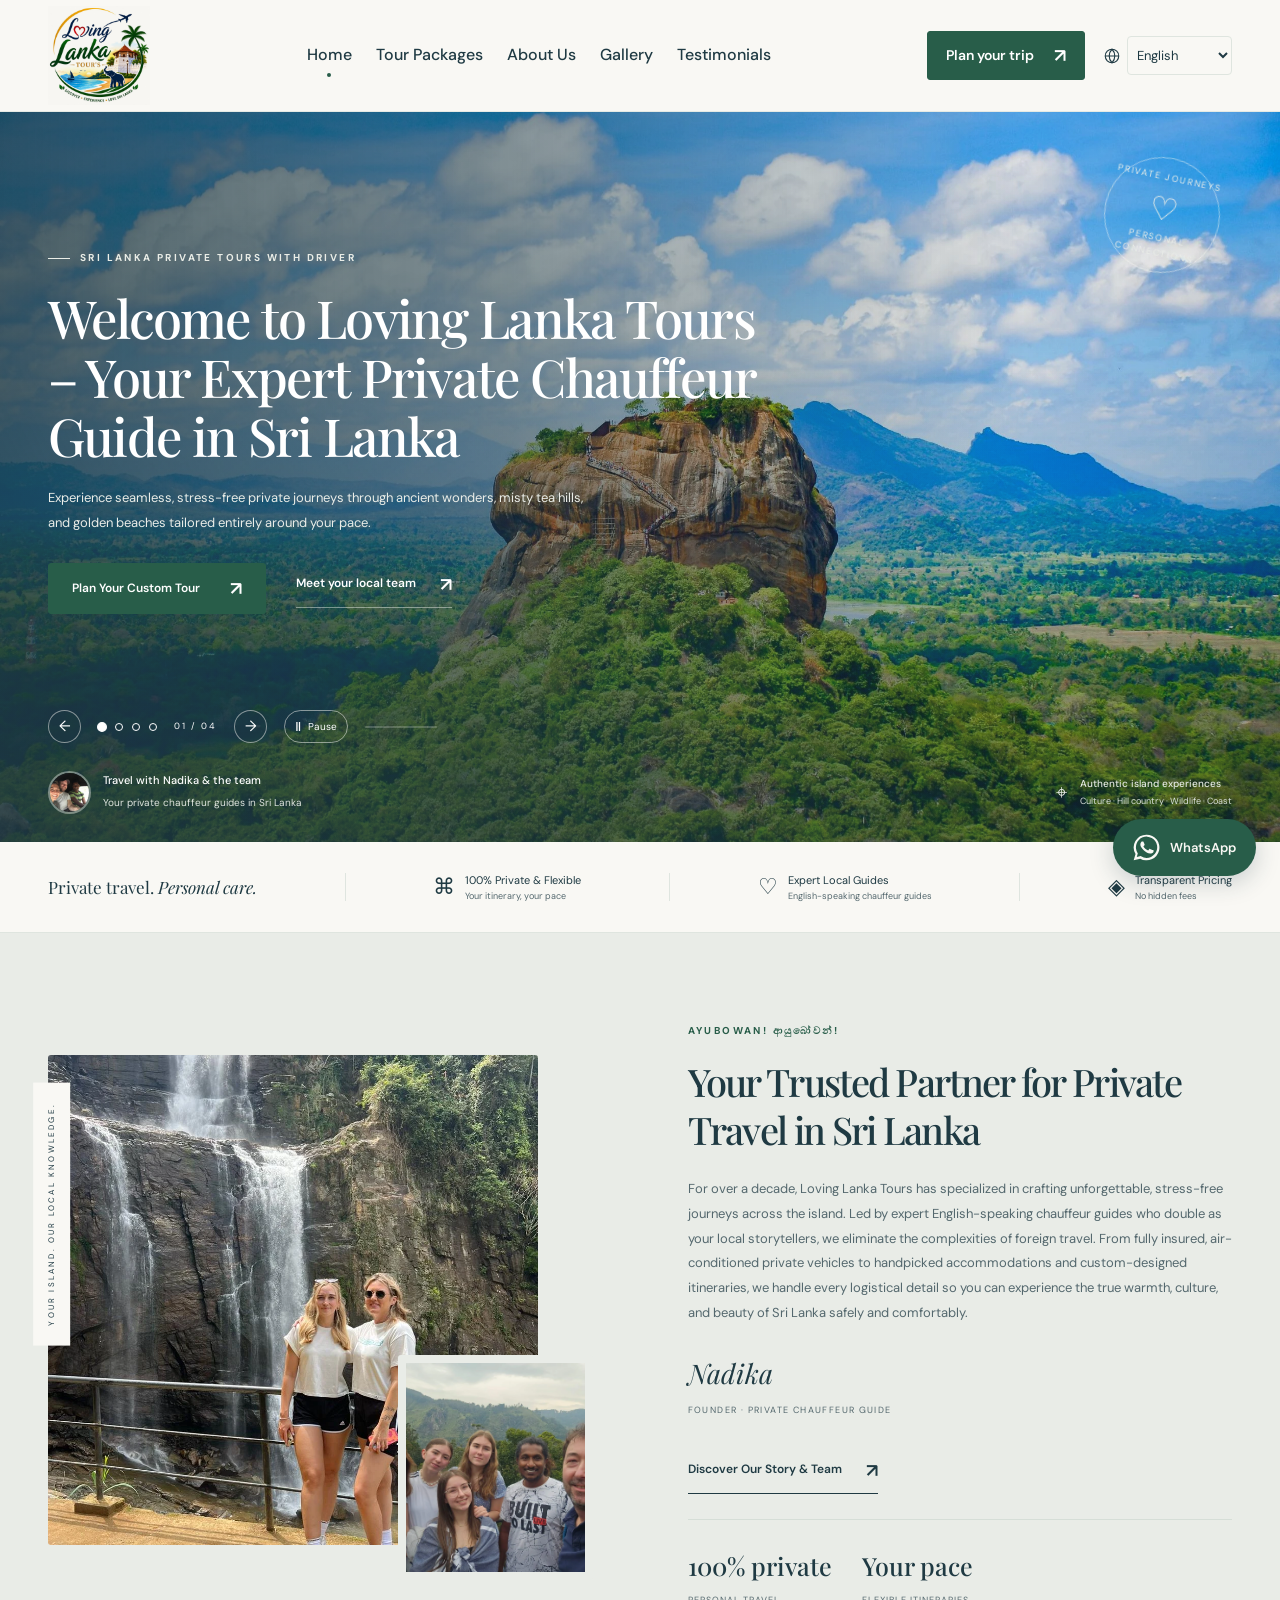
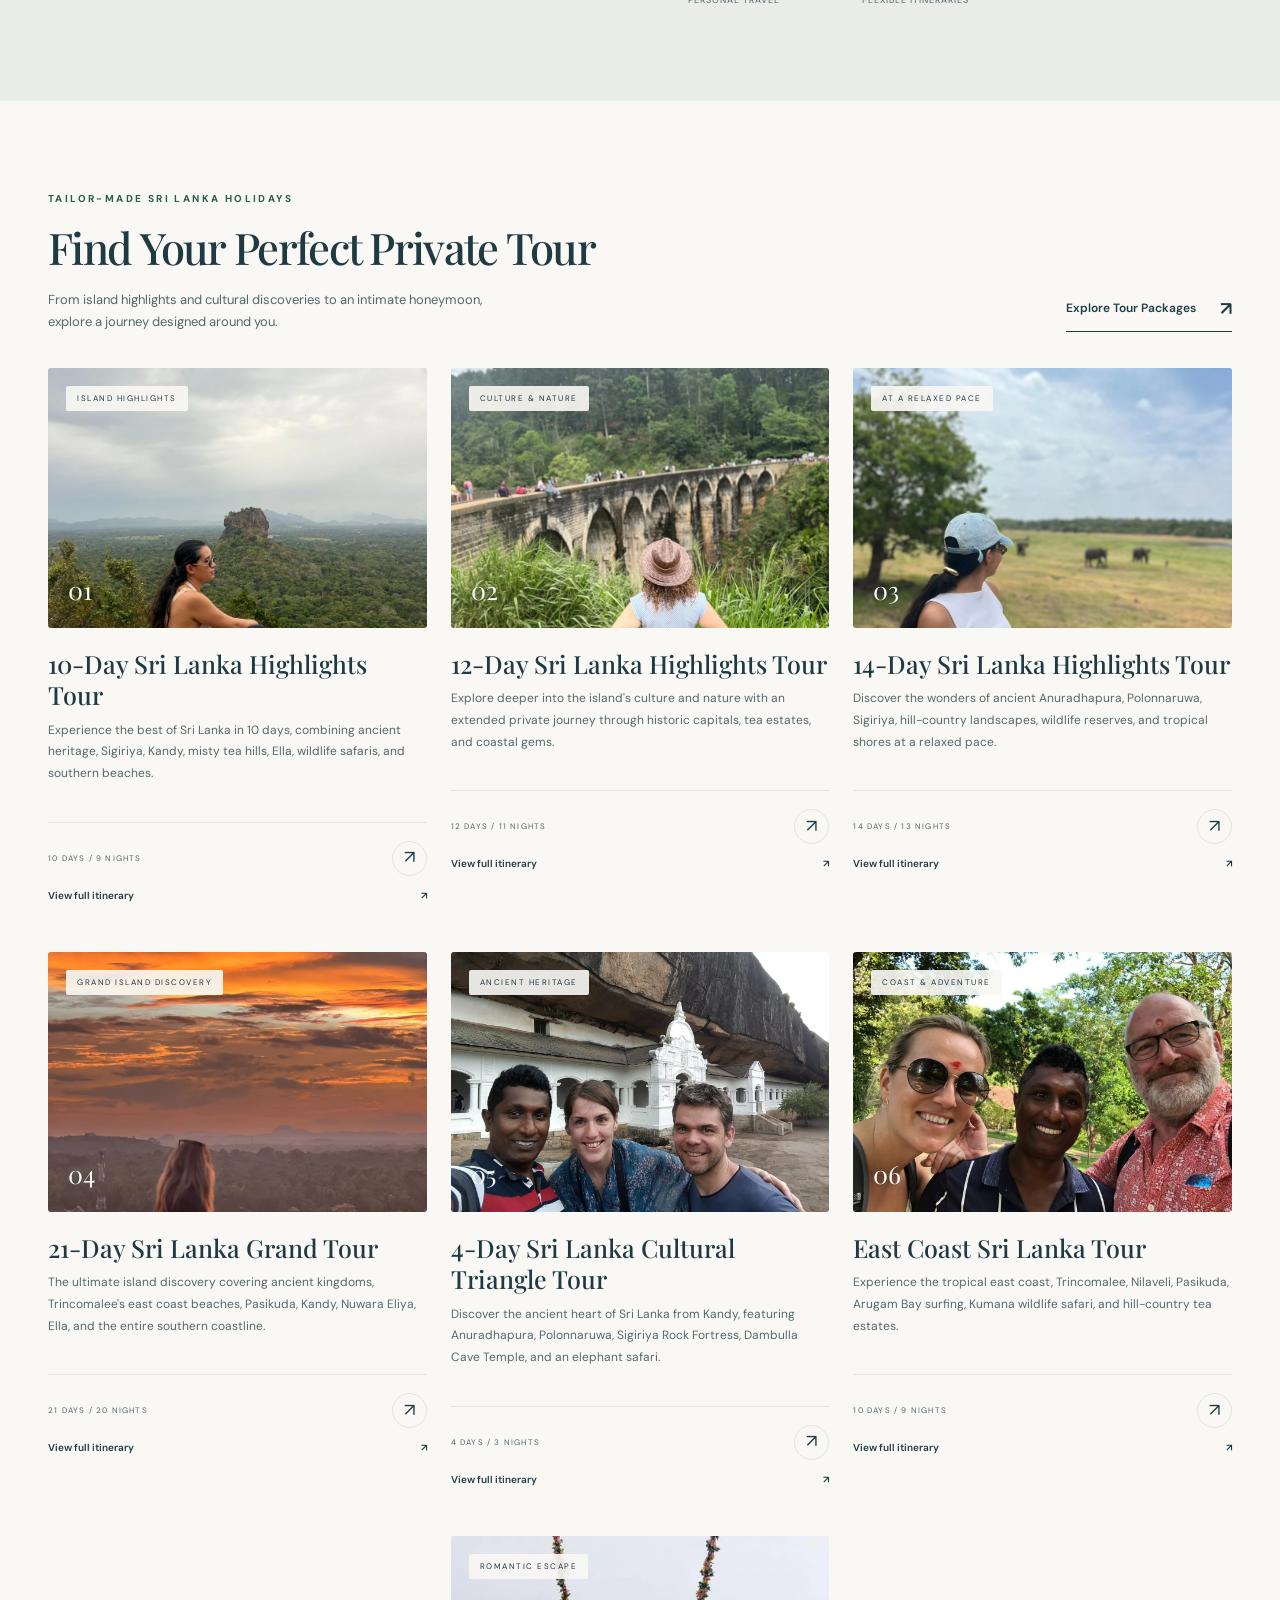
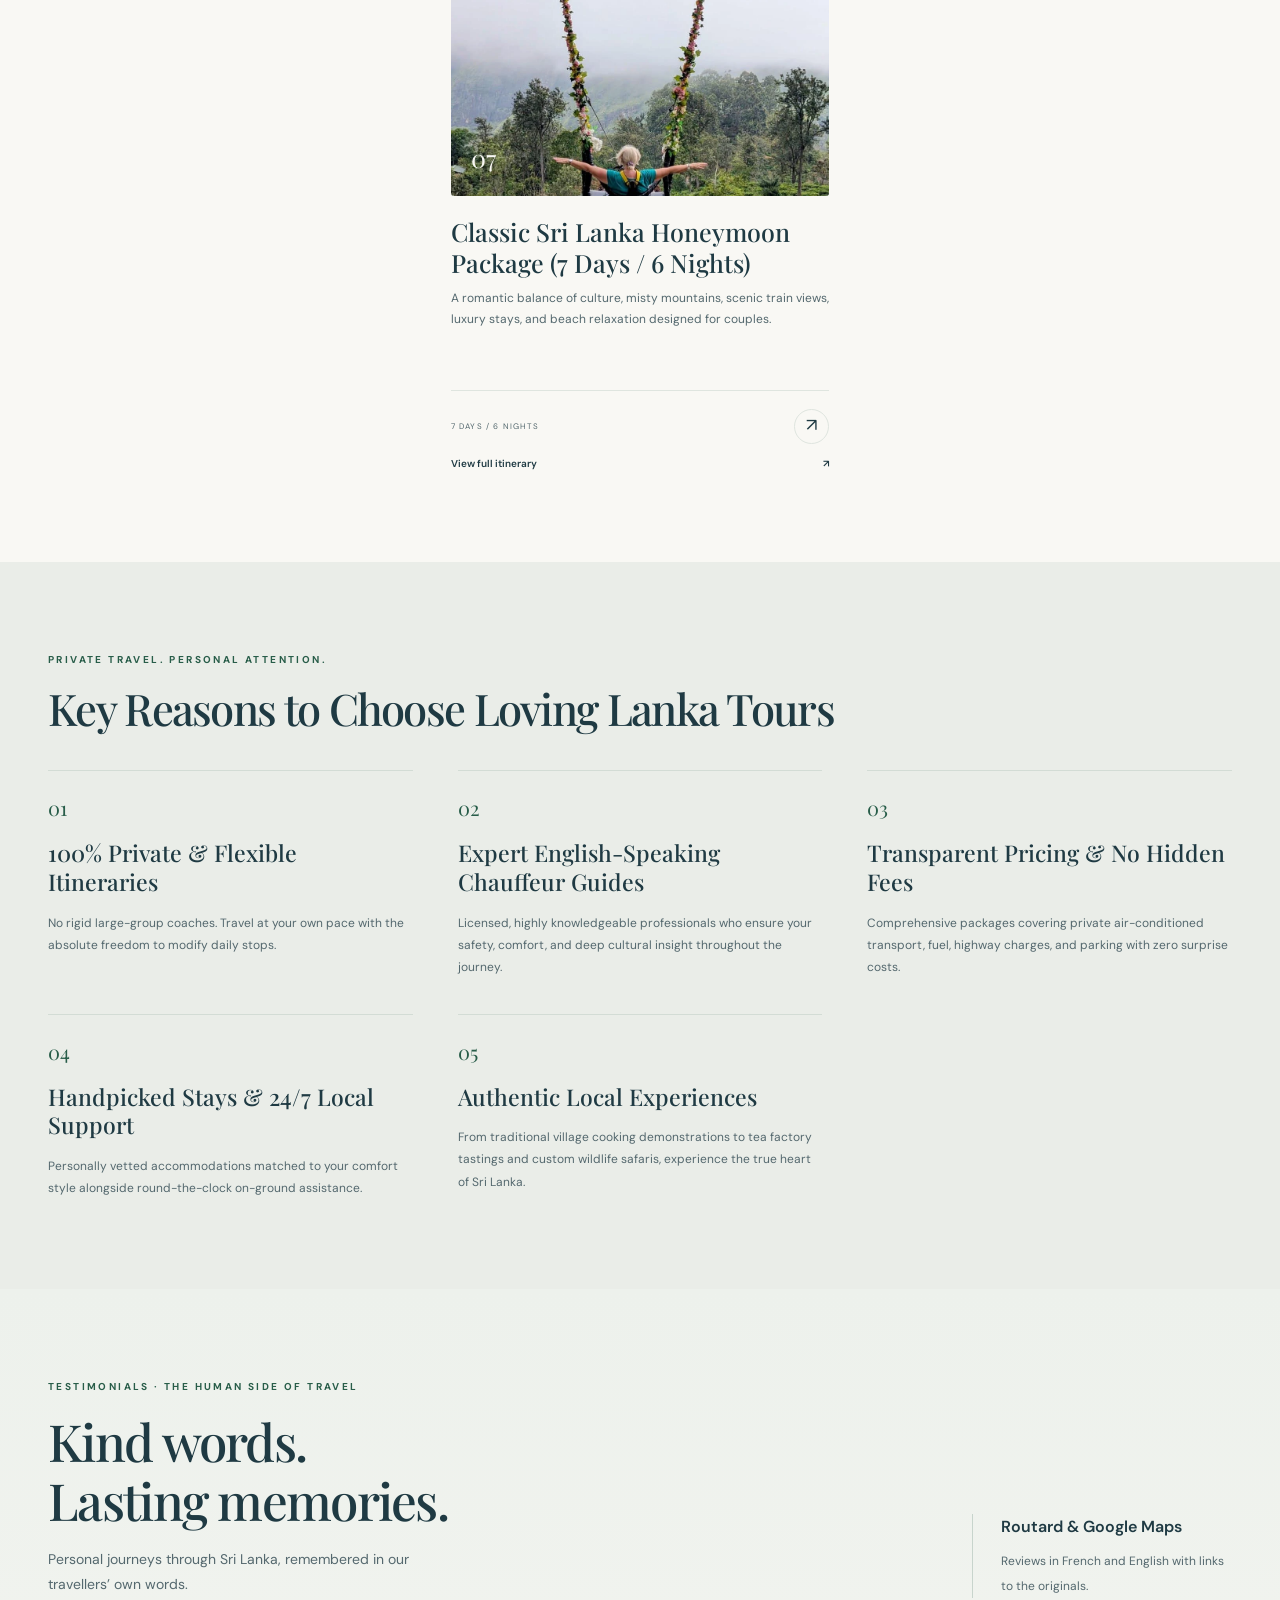
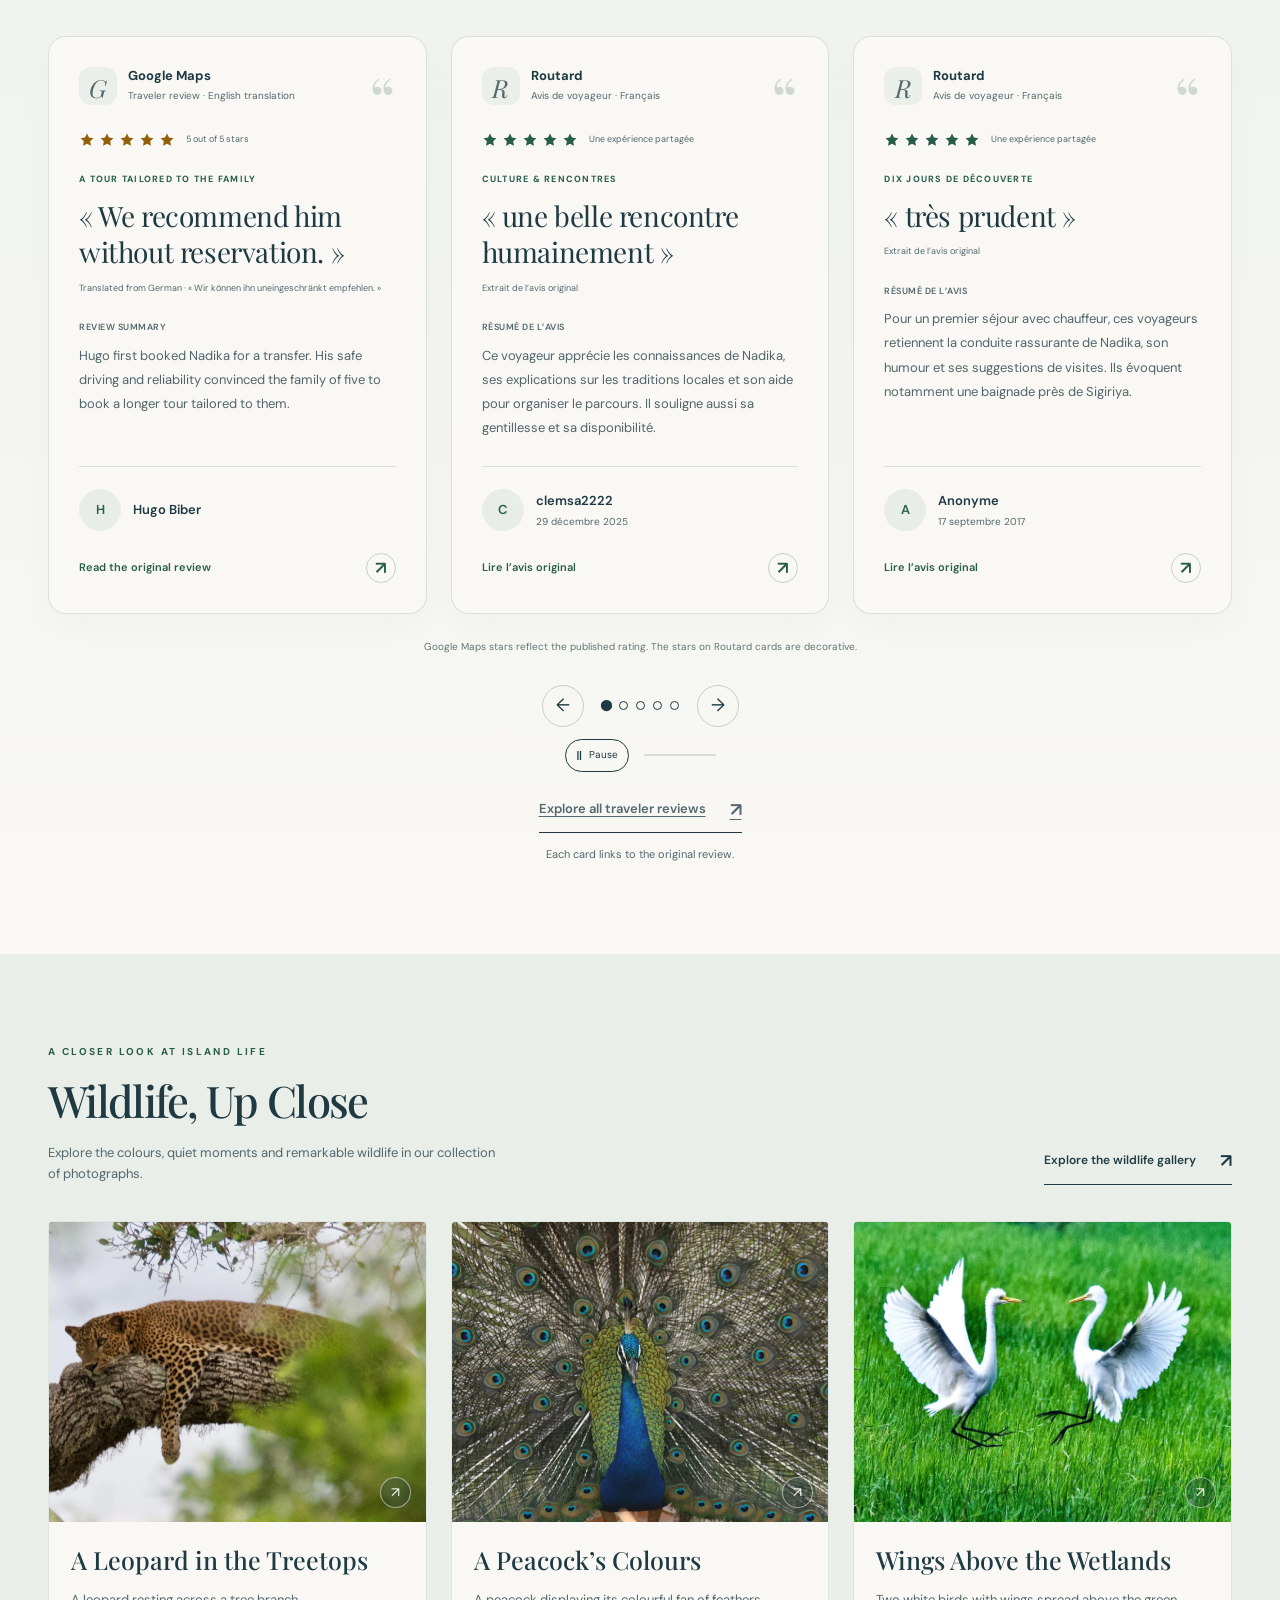
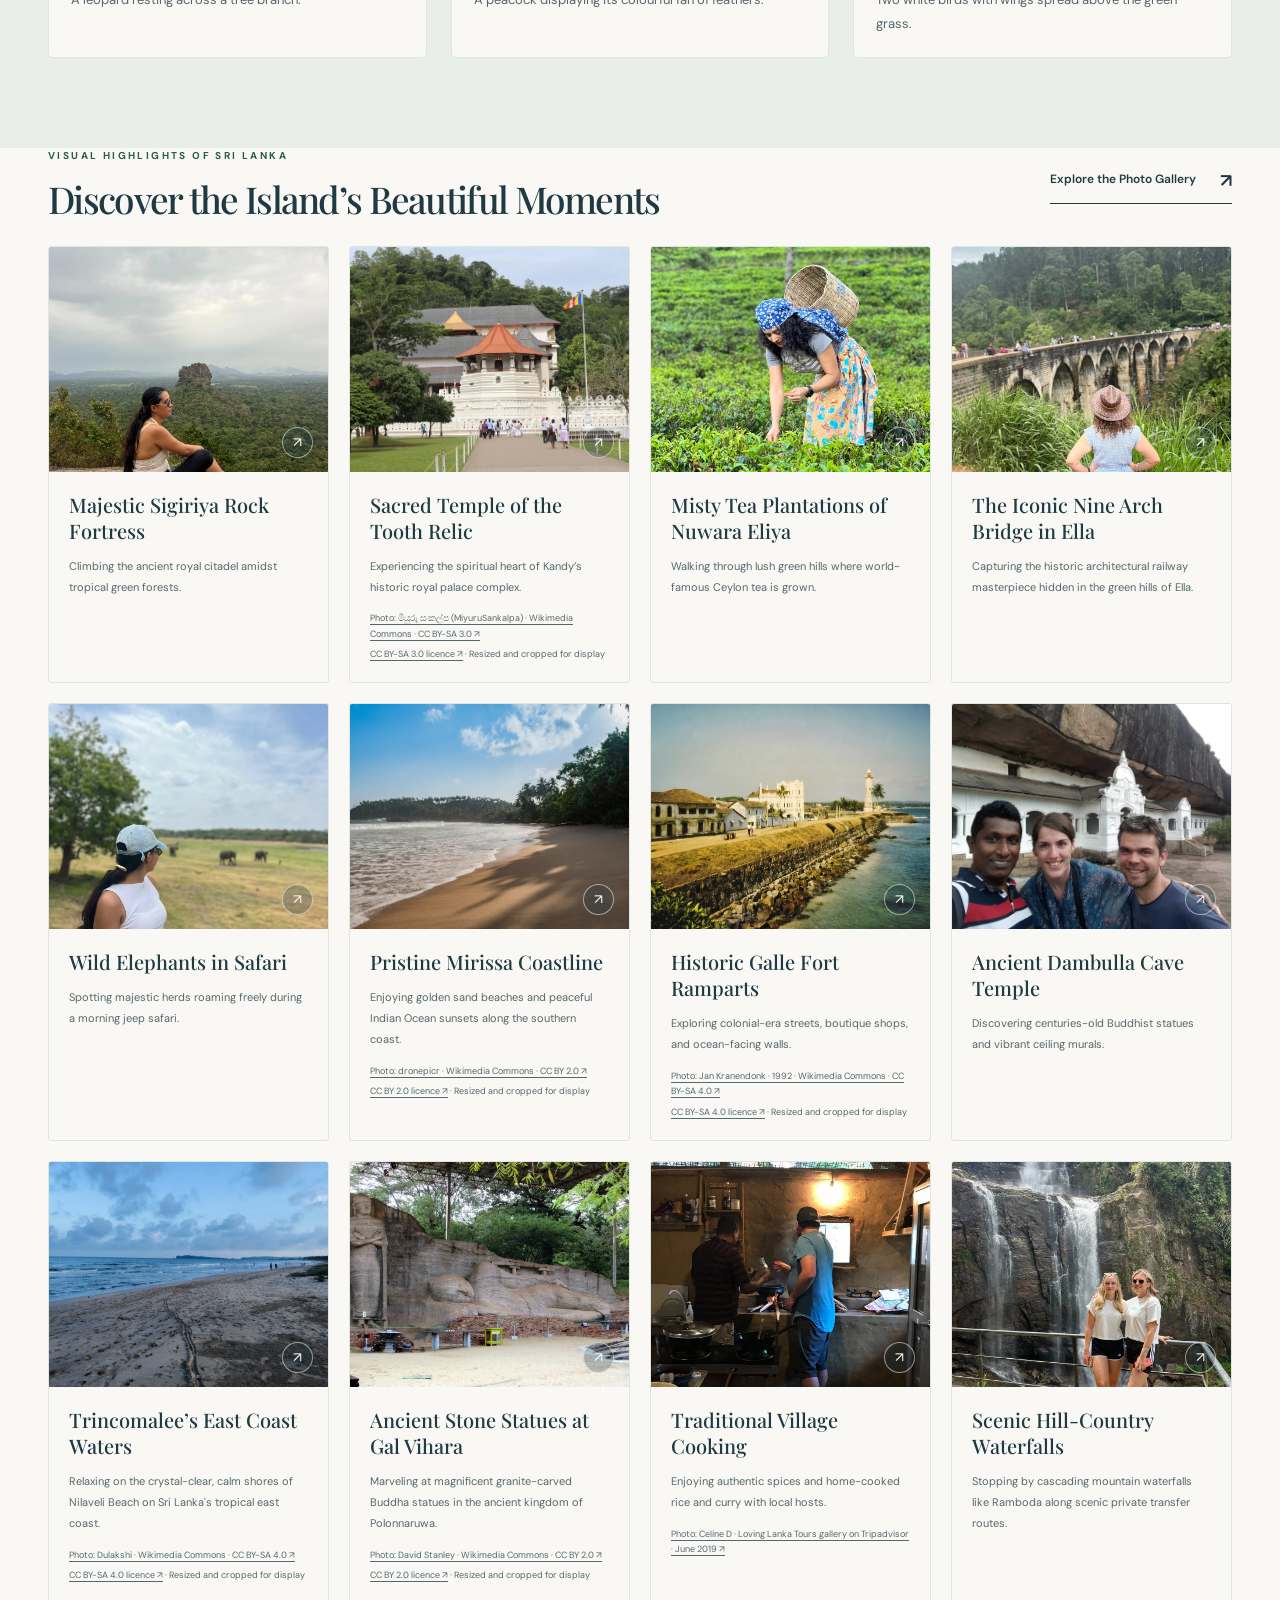
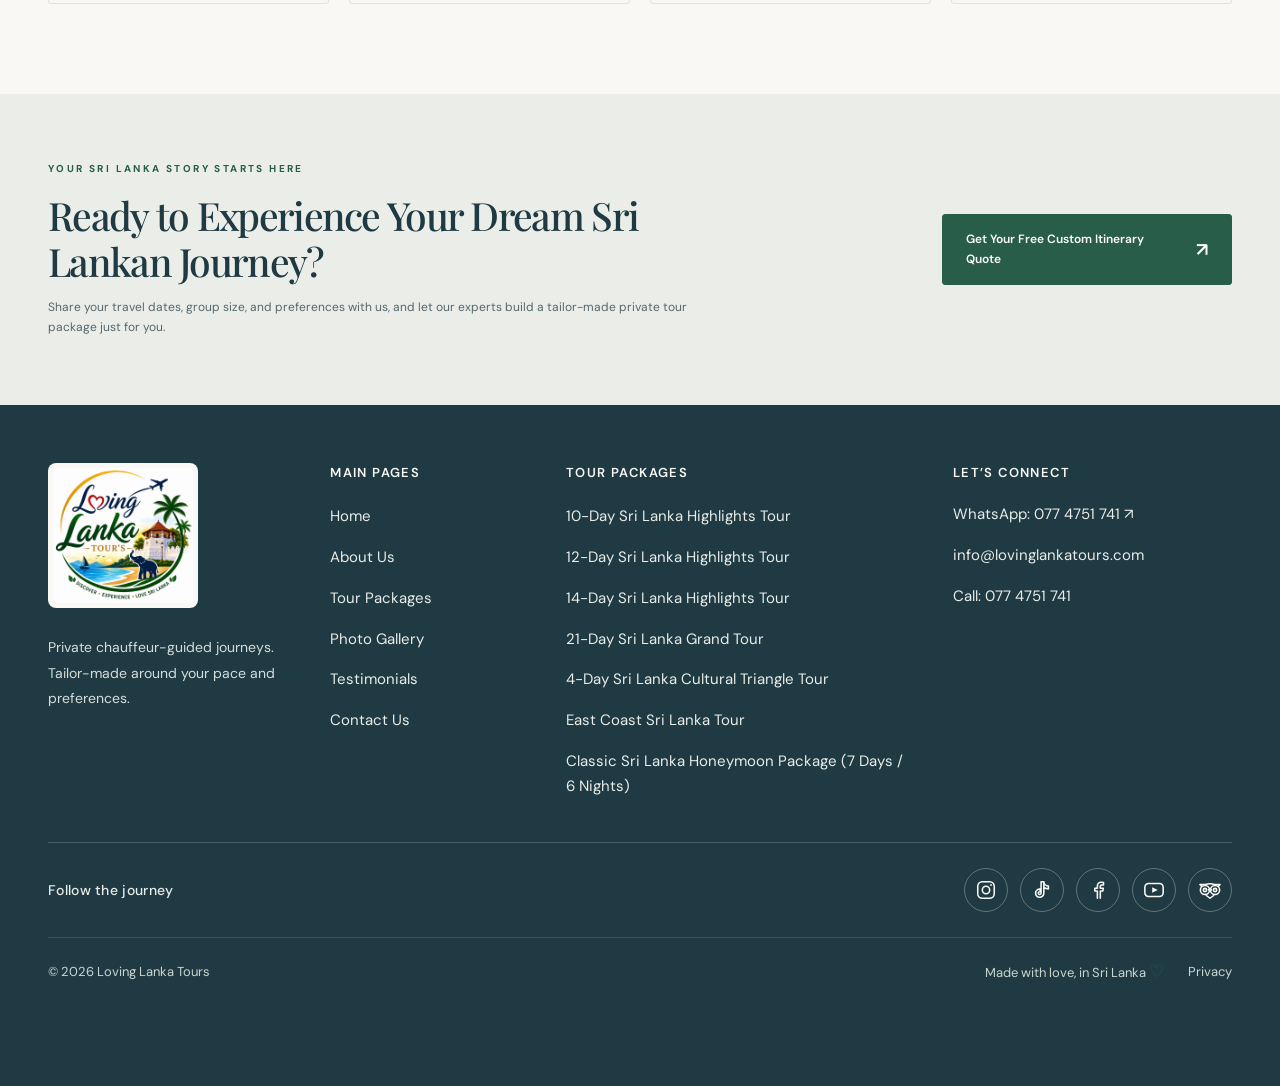
==== commit b8488046: "Display a labeled English translation of the Google review" ====
--- a/index.html
+++ b/index.html
@@ -7,11 +7,11 @@
 <meta property="og:type" content="website"><meta property="og:title" content="Sri Lanka Private Tours With Driver | Loving Lanka Tours"><meta property="og:description" content="Sri Lanka private tours with driver. Explore tailor-made holidays, private chauffeur guides, flexible itineraries and authentic experiences with Loving Lanka Tours."><meta property="og:image" content="assets/sigiriya.jpg">
 <link rel="icon" href="assets/loving-lanka-logo.svg" type="image/svg+xml">
 <link rel="stylesheet" href="styles.css?v=20261111-featured-review">
-<script src="content.js?v=20261111-languages-reviews" defer></script>
+<script src="content.js?v=20261111-review-english" defer></script>
 <script src="tour-content.js" defer></script>
-<script src="app.js?v=20261111-featured-review" defer></script>
+<script src="app.js?v=20261111-review-english" defer></script>
 <script src="motion.js?v=20261106-contact-reviews" defer></script>
-<script src="language.js?v=20261111-featured-review" defer></script>
+<script src="language.js?v=20261111-review-english" defer></script>
 <script src="whatsapp-chat.js?v=20261030-chat" defer></script>
 </head>
 <body data-page="home">
@@ -26,7 +26,7 @@
 </header>
 <main id="main"><section class="hero content-hero" aria-roledescription="carousel" aria-label="Sri Lanka private tours"><img class="hero-image" id="hero-image" src="assets/hero-sigiriya-photo.webp" alt="Sigiriya Rock Fortress surrounded by green forest under a bright blue sky" fetchpriority="high"><div class="wrap hero-content"><span class="eyebrow">SRI LANKA PRIVATE TOURS WITH DRIVER</span><div id="hero-copy" aria-live="off" aria-atomic="true"><h1 id="hero-heading">Welcome to Loving Lanka Tours – Your Expert Private Chauffeur Guide in Sri Lanka</h1><p id="hero-caption">Experience seamless, stress-free private journeys through ancient wonders, misty tea hills, and golden beaches tailored entirely around your pace.</p></div><div class="hero-actions"><a id="hero-cta" class="button" href="contact.html">Plan Your Custom Tour <span aria-hidden="true">↗</span></a><a class="text-link" href="about.html">Meet your local team <span aria-hidden="true">↗</span></a></div></div><div class="hero-badge"><span>PRIVATE JOURNEYS</span><b>♡</b><span>PERSONAL CONNECTIONS</span></div><div class="hero-slider-controls wrap"><button class="hero-arrow" data-hero-direction="-1" aria-label="Previous hero slide">←</button><div class="hero-dots" aria-label="Choose a hero slide"><button data-hero-slide="0" aria-label="Slide 1: Welcome to Loving Lanka Tours – Your Expert Private Chauffeur Guide in Sri Lanka" aria-pressed="true"></button><button data-hero-slide="1" aria-label="Slide 2: Uncover the Wonders of the Cultural Triangle" aria-pressed="false"></button><button data-hero-slide="2" aria-label="Slide 3: Journey Through Ceylon’s Misty Tea Plantations" aria-pressed="false"></button><button data-hero-slide="3" aria-label="Slide 4: Track Wild Elephants &amp; Relax on Pristine Shores" aria-pressed="false"></button></div><span id="hero-count">01 / 04</span><button class="hero-arrow" data-hero-direction="1" aria-label="Next hero slide">→</button><button class="slider-playback" data-slider-pause="hero" aria-label="Pause hero slideshow" aria-pressed="false"><span aria-hidden="true">Ⅱ</span><span class="playback-label">Pause</span></button><span class="slider-progress" aria-hidden="true"><span class="slider-progress-fill"></span></span></div><div class="wrap hero-bottom"><a class="hero-guide" href="about.html"><img src="assets/guest-55.jpg" alt=""><div><b>Travel with Nadika & the team</b><small>Your private chauffeur guides in Sri Lanka</small></div></a><div class="hero-location"><span aria-hidden="true">⌖</span><div><b>Authentic island experiences</b><small>Culture · Hill country · Wildlife · Coast</small></div></div></div></section>
  <div class="trust-strip"><div class="wrap trust-inner"><span class="trust-intro">Private travel. <em>Personal care.</em></span><span class="trust-divider"></span><div class="trust-item"><span class="trust-icon" aria-hidden="true">⌘</span><div>100% Private & Flexible<small>Your itinerary, your pace</small></div></div><span class="trust-divider"></span><div class="trust-item"><span class="trust-icon" aria-hidden="true">♡</span><div>Expert Local Guides<small>English-speaking chauffeur guides</small></div></div><span class="trust-divider"></span><div class="trust-item"><span class="trust-icon" aria-hidden="true">◈</span><div>Transparent Pricing<small>No hidden fees</small></div></div></div></div>
- <section class="section about-section"><div class="wrap about-grid"><div class="about-photos"><img class="about-main" src="assets/lanka-guest-06.webp" alt="Travellers visiting a cascading Sri Lankan waterfall" loading="lazy"><img class="about-small" src="assets/lanka-guest-12.webp" alt="A local guide and travellers in Sri Lanka’s hill country" loading="lazy"><span class="about-label">YOUR ISLAND. OUR LOCAL KNOWLEDGE.</span></div><div class="about-text"><span class="eyebrow pink">AYUBOWAN! ආයුබෝවන්!</span><h2>Your Trusted Partner for Private Travel in Sri Lanka</h2><p>For over a decade, Loving Lanka Tours has specialized in crafting unforgettable, stress-free journeys across the island. Led by expert English-speaking chauffeur guides who double as your local storytellers, we eliminate the complexities of foreign travel. From fully insured, air-conditioned private vehicles to handpicked accommodations and custom-designed itineraries, we handle every logistical detail so you can experience the true warmth, culture, and beauty of Sri Lanka safely and comfortably.</p><p class="signature">Nadika</p><span class="signature-label">FOUNDER · PRIVATE CHAUFFEUR GUIDE</span><a class="text-link" href="about.html">Discover Our Story &amp; Team <span aria-hidden="true">↗</span></a><div class="about-values"><div><b>100% private</b><small>PERSONAL TRAVEL</small></div><div><b>Your pace</b><small>FLEXIBLE ITINERARIES</small></div></div></div></div></section><section class="section"><div class="wrap"><div class="section-head"><div><span class="eyebrow pink">TAILOR-MADE SRI LANKA HOLIDAYS</span><h2>Find Your Perfect Private Tour</h2><p>From island highlights and cultural discoveries to an intimate honeymoon, explore a journey designed around you.</p></div><a class="text-link" href="tours.html">Explore Tour Packages <span aria-hidden="true">↗</span></a></div><div class="journey-grid package-grid"><article class="journey-card"><a class="journey-card-link" href="tour-highlights-10.html" aria-label="View 10-Day Sri Lanka Highlights Tour itinerary"><div class="journey-photo"><img src="assets/lanka-guest-01.webp" alt="A traveller looking towards Sigiriya Rock Fortress" loading="lazy"><span class="journey-tag">Island highlights</span><span class="journey-num">01</span></div><h3>10-Day Sri Lanka Highlights Tour</h3><p>Experience the best of Sri Lanka in 10 days, combining ancient heritage, Sigiriya, Kandy, misty tea hills, Ella, wildlife safaris, and southern beaches.</p><div class="journey-bottom"><span class="journey-meta">10 Days / 9 Nights</span><span class="circle-button" aria-hidden="true">↗</span></div><span class="tour-request-link">View full itinerary <span aria-hidden="true">↗</span></span></a></article><article class="journey-card"><a class="journey-card-link" href="tour-highlights-12.html" aria-label="View 12-Day Sri Lanka Highlights Tour itinerary"><div class="journey-photo"><img src="assets/lanka-guest-31.webp" alt="A traveller beside Ella’s Nine Arch Bridge" loading="lazy"><span class="journey-tag">Culture &amp; nature</span><span class="journey-num">02</span></div><h3>12-Day Sri Lanka Highlights Tour</h3><p>Explore deeper into the island&#39;s culture and nature with an extended private journey through historic capitals, tea estates, and coastal gems.</p><div class="journey-bottom"><span class="journey-meta">12 Days / 11 Nights</span><span class="circle-button" aria-hidden="true">↗</span></div><span class="tour-request-link">View full itinerary <span aria-hidden="true">↗</span></span></a></article><article class="journey-card"><a class="journey-card-link" href="tour-highlights-14.html" aria-label="View 14-Day Sri Lanka Highlights Tour itinerary"><div class="journey-photo"><img src="assets/lanka-guest-25.webp" alt="A traveller watching wild elephants from a safari vehicle" loading="lazy"><span class="journey-tag">At a relaxed pace</span><span class="journey-num">03</span></div><h3>14-Day Sri Lanka Highlights Tour</h3><p>Discover the wonders of ancient Anuradhapura, Polonnaruwa, Sigiriya, hill-country landscapes, wildlife reserves, and tropical shores at a relaxed pace.</p><div class="journey-bottom"><span class="journey-meta">14 Days / 13 Nights</span><span class="circle-button" aria-hidden="true">↗</span></div><span class="tour-request-link">View full itinerary <span aria-hidden="true">↗</span></span></a></article><article class="journey-card"><a class="journey-card-link" href="tour-grand-21.html" aria-label="View 21-Day Sri Lanka Grand Tour itinerary"><div class="journey-photo"><img src="assets/lanka-guest-29.webp" alt="A colourful sunset above Sri Lanka’s tropical forest" loading="lazy"><span class="journey-tag">Grand island discovery</span><span class="journey-num">04</span></div><h3>21-Day Sri Lanka Grand Tour</h3><p>The ultimate island discovery covering ancient kingdoms, Trincomalee&#39;s east coast beaches, Pasikuda, Kandy, Nuwara Eliya, Ella, and the entire southern coastline.</p><div class="journey-bottom"><span class="journey-meta">21 Days / 20 Nights</span><span class="circle-button" aria-hidden="true">↗</span></div><span class="tour-request-link">View full itinerary <span aria-hidden="true">↗</span></span></a></article><article class="journey-card"><a class="journey-card-link" href="tour-culture-4.html" aria-label="View 4-Day Sri Lanka Cultural Triangle Tour itinerary"><div class="journey-photo"><img src="assets/lanka-guest-16.webp" alt="Guests and their guide visiting a cave-temple complex" loading="lazy"><span class="journey-tag">Ancient heritage</span><span class="journey-num">05</span></div><h3>4-Day Sri Lanka Cultural Triangle Tour</h3><p>Discover the ancient heart of Sri Lanka from Kandy, featuring Anuradhapura, Polonnaruwa, Sigiriya Rock Fortress, Dambulla Cave Temple, and an elephant safari.</p><div class="journey-bottom"><span class="journey-meta">4 Days / 3 Nights</span><span class="circle-button" aria-hidden="true">↗</span></div><span class="tour-request-link">View full itinerary <span aria-hidden="true">↗</span></span></a></article><article class="journey-card"><a class="journey-card-link" href="tour-east-coast.html" aria-label="View East Coast Sri Lanka Tour itinerary"><div class="journey-photo"><img src="assets/lanka-guest-23.webp" alt="Travellers sharing a journey with their local guide" loading="lazy"><span class="journey-tag">Coast &amp; adventure</span><span class="journey-num">06</span></div><h3>East Coast Sri Lanka Tour</h3><p>Experience the tropical east coast, Trincomalee, Nilaveli, Pasikuda, Arugam Bay surfing, Kumana wildlife safari, and hill-country tea estates.</p><div class="journey-bottom"><span class="journey-meta">10 Days / 9 Nights</span><span class="circle-button" aria-hidden="true">↗</span></div><span class="tour-request-link">View full itinerary <span aria-hidden="true">↗</span></span></a></article><article class="journey-card"><a class="journey-card-link" href="tour-honeymoon-7.html" aria-label="View Classic Sri Lanka Honeymoon Package (7 Days / 6 Nights) itinerary"><div class="journey-photo"><img src="assets/lanka-guest-09.webp" alt="Two travellers enjoying a swing above the green hills" loading="lazy"><span class="journey-tag">Romantic escape</span><span class="journey-num">07</span></div><h3>Classic Sri Lanka Honeymoon Package (7 Days / 6 Nights)</h3><p>A romantic balance of culture, misty mountains, scenic train views, luxury stays, and beach relaxation designed for couples.</p><div class="journey-bottom"><span class="journey-meta">7 Days / 6 Nights</span><span class="circle-button" aria-hidden="true">↗</span></div><span class="tour-request-link">View full itinerary <span aria-hidden="true">↗</span></span></a></article></div></div></section><section class="section reasons-section"><div class="wrap"><div class="section-head"><div><span class="eyebrow pink">PRIVATE TRAVEL. PERSONAL ATTENTION.</span><h2>Key Reasons to Choose Loving Lanka Tours</h2></div></div><div class="reason-grid"><article class="reason-item"><span class="reason-number">01</span><h3>100% Private &amp; Flexible Itineraries</h3><p>No rigid large-group coaches. Travel at your own pace with the absolute freedom to modify daily stops.</p></article><article class="reason-item"><span class="reason-number">02</span><h3>Expert English-Speaking Chauffeur Guides</h3><p>Licensed, highly knowledgeable professionals who ensure your safety, comfort, and deep cultural insight throughout the journey.</p></article><article class="reason-item"><span class="reason-number">03</span><h3>Transparent Pricing &amp; No Hidden Fees</h3><p>Comprehensive packages covering private air-conditioned transport, fuel, highway charges, and parking with zero surprise costs.</p></article><article class="reason-item"><span class="reason-number">04</span><h3>Handpicked Stays &amp; 24/7 Local Support</h3><p>Personally vetted accommodations matched to your comfort style alongside round-the-clock on-ground assistance.</p></article><article class="reason-item"><span class="reason-number">05</span><h3>Authentic Local Experiences</h3><p>From traditional village cooking demonstrations to tea factory tastings and custom wildlife safaris, experience the true heart of Sri Lanka.</p></article></div></div></section><section class="section testimonials-section" id="testimonials" aria-labelledby="testimonials-heading"><div class="wrap"><div class="reviews-head"><div class="review-heading-copy"><span class="eyebrow pink">TESTIMONIALS · THE HUMAN SIDE OF TRAVEL</span><h2 id="testimonials-heading">Kind words.<br>Lasting memories.</h2><p>Personal journeys through Sri Lanka, remembered in our travellers’ own words.</p></div><div class="reviews-heading-note"><b>Routard &amp; Google Maps</b><span>French and German reviews with links to the originals.</span></div></div><div class="review-grid supplied-reviews" data-review-slider="3"><article class="review-card supplied-review sourced-review notranslate rated-review" lang="de" translate="no"><div class="review-card-top"><span class="review-platform-label"><span class="review-source-mark" aria-hidden="true">G</span><span><b>Google Maps</b><small>Reisebewertung · Deutsch</small></span></span><span class="review-quote-mark" aria-hidden="true">“</span></div><div class="review-star-row"><span class="review-stars" aria-hidden="true"><svg viewBox="0 0 24 24" fill="currentColor"><path d="m12 2.4 2.96 6 6.62.96-4.79 4.67 1.13 6.59L12 17.5l-5.92 3.12 1.13-6.59L2.42 9.36l6.62-.96Z"/></svg><svg viewBox="0 0 24 24" fill="currentColor"><path d="m12 2.4 2.96 6 6.62.96-4.79 4.67 1.13 6.59L12 17.5l-5.92 3.12 1.13-6.59L2.42 9.36l6.62-.96Z"/></svg><svg viewBox="0 0 24 24" fill="currentColor"><path d="m12 2.4 2.96 6 6.62.96-4.79 4.67 1.13 6.59L12 17.5l-5.92 3.12 1.13-6.59L2.42 9.36l6.62-.96Z"/></svg><svg viewBox="0 0 24 24" fill="currentColor"><path d="m12 2.4 2.96 6 6.62.96-4.79 4.67 1.13 6.59L12 17.5l-5.92 3.12 1.13-6.59L2.42 9.36l6.62-.96Z"/></svg><svg viewBox="0 0 24 24" fill="currentColor"><path d="m12 2.4 2.96 6 6.62.96-4.79 4.67 1.13 6.59L12 17.5l-5.92 3.12 1.13-6.59L2.42 9.36l6.62-.96Z"/></svg></span><span>5 von 5 Sternen</span></div><span class="eyebrow review-theme">Eine individuelle Familienreise</span><blockquote cite="https://www.google.com/maps?cid=6745680892322393253">« Wir können ihn uneingeschränkt empfehlen. »</blockquote><p class="review-excerpt-label">Auszug aus der Originalbewertung</p><p class="review-summary"><span>Zusammenfassung</span>Hugo buchte Nadika zunächst für einen Transfer. Wegen seiner sicheren Fahrweise und Zuverlässigkeit entschied sich die fünfköpfige Familie für eine längere, individuell geplante Reise.</p><div class="review-card-bottom"><div class="review-person"><span class="review-initial" aria-hidden="true">H</span><div><b>Hugo Biber</b></div></div><a class="review-original" href="https://www.google.com/maps?cid=6745680892322393253" target="_blank" rel="noopener noreferrer" aria-label="Originalbewertung von Hugo Biber auf Google Maps lesen (neuer Tab)"><span>Originalbewertung lesen</span><span class="review-link-arrow" aria-hidden="true">↗</span></a></div></article><article class="review-card supplied-review sourced-review notranslate" lang="fr" translate="no"><div class="review-card-top"><span class="review-platform-label"><span class="review-source-mark" aria-hidden="true">R</span><span><b>Routard</b><small>Avis de voyageur · Français</small></span></span><span class="review-quote-mark" aria-hidden="true">“</span></div><div class="review-star-row"><span class="review-stars" aria-hidden="true"><svg viewBox="0 0 24 24" fill="currentColor"><path d="m12 2.4 2.96 6 6.62.96-4.79 4.67 1.13 6.59L12 17.5l-5.92 3.12 1.13-6.59L2.42 9.36l6.62-.96Z"/></svg><svg viewBox="0 0 24 24" fill="currentColor"><path d="m12 2.4 2.96 6 6.62.96-4.79 4.67 1.13 6.59L12 17.5l-5.92 3.12 1.13-6.59L2.42 9.36l6.62-.96Z"/></svg><svg viewBox="0 0 24 24" fill="currentColor"><path d="m12 2.4 2.96 6 6.62.96-4.79 4.67 1.13 6.59L12 17.5l-5.92 3.12 1.13-6.59L2.42 9.36l6.62-.96Z"/></svg><svg viewBox="0 0 24 24" fill="currentColor"><path d="m12 2.4 2.96 6 6.62.96-4.79 4.67 1.13 6.59L12 17.5l-5.92 3.12 1.13-6.59L2.42 9.36l6.62-.96Z"/></svg><svg viewBox="0 0 24 24" fill="currentColor"><path d="m12 2.4 2.96 6 6.62.96-4.79 4.67 1.13 6.59L12 17.5l-5.92 3.12 1.13-6.59L2.42 9.36l6.62-.96Z"/></svg></span><span>Une expérience partagée</span></div><span class="eyebrow review-theme">De Kandy à Tangalle</span><blockquote cite="https://www.routard.com/forums/t/recommandation-chauffeur-nadika-au-sri-lanka/182083/12">« très bon conducteur »</blockquote><p class="review-excerpt-label">Extrait de l’avis original</p><p class="review-summary"><span>Résumé de l’avis</span>Après une rencontre à la gare de Kandy, ce voyageur poursuit son trajet avec Nadika jusqu’à Tangalle. Son avis met en avant son écoute, sa conduite et les découvertes culinaires.</p><div class="review-card-bottom"><div class="review-person"><span class="review-initial" aria-hidden="true">N</span><div><b>nathma</b><small><time datetime="2026-02-09">9 février 2026</time></small></div></div><a class="review-original" href="https://www.routard.com/forums/t/recommandation-chauffeur-nadika-au-sri-lanka/182083/12" target="_blank" rel="noopener noreferrer" aria-label="Lire l’avis original de nathma sur Routard (nouvel onglet)"><span>Lire l’avis original</span><span class="review-link-arrow" aria-hidden="true">↗</span></a></div></article><article class="review-card supplied-review sourced-review notranslate" lang="fr" translate="no"><div class="review-card-top"><span class="review-platform-label"><span class="review-source-mark" aria-hidden="true">R</span><span><b>Routard</b><small>Avis de voyageur · Français</small></span></span><span class="review-quote-mark" aria-hidden="true">“</span></div><div class="review-star-row"><span class="review-stars" aria-hidden="true"><svg viewBox="0 0 24 24" fill="currentColor"><path d="m12 2.4 2.96 6 6.62.96-4.79 4.67 1.13 6.59L12 17.5l-5.92 3.12 1.13-6.59L2.42 9.36l6.62-.96Z"/></svg><svg viewBox="0 0 24 24" fill="currentColor"><path d="m12 2.4 2.96 6 6.62.96-4.79 4.67 1.13 6.59L12 17.5l-5.92 3.12 1.13-6.59L2.42 9.36l6.62-.96Z"/></svg><svg viewBox="0 0 24 24" fill="currentColor"><path d="m12 2.4 2.96 6 6.62.96-4.79 4.67 1.13 6.59L12 17.5l-5.92 3.12 1.13-6.59L2.42 9.36l6.62-.96Z"/></svg><svg viewBox="0 0 24 24" fill="currentColor"><path d="m12 2.4 2.96 6 6.62.96-4.79 4.67 1.13 6.59L12 17.5l-5.92 3.12 1.13-6.59L2.42 9.36l6.62-.96Z"/></svg><svg viewBox="0 0 24 24" fill="currentColor"><path d="m12 2.4 2.96 6 6.62.96-4.79 4.67 1.13 6.59L12 17.5l-5.92 3.12 1.13-6.59L2.42 9.36l6.62-.96Z"/></svg></span><span>Une expérience partagée</span></div><span class="eyebrow review-theme">Dix jours de découverte</span><blockquote cite="https://www.routard.com/forums/t/recommandation-chauffeur-nadika-au-sri-lanka/182083/9">« très prudent »</blockquote><p class="review-excerpt-label">Extrait de l’avis original</p><p class="review-summary"><span>Résumé de l’avis</span>Pour un premier séjour avec chauffeur, ces voyageurs retiennent la conduite rassurante de Nadika, son humour et ses suggestions de visites. Ils évoquent notamment une baignade près de Sigiriya.</p><div class="review-card-bottom"><div class="review-person"><span class="review-initial" aria-hidden="true">A</span><div><b>Anonyme</b><small><time datetime="2017-09-17">17 septembre 2017</time></small></div></div><a class="review-original" href="https://www.routard.com/forums/t/recommandation-chauffeur-nadika-au-sri-lanka/182083/9" target="_blank" rel="noopener noreferrer" aria-label="Lire l’avis original de Anonyme sur Routard (nouvel onglet)"><span>Lire l’avis original</span><span class="review-link-arrow" aria-hidden="true">↗</span></a></div></article></div><p class="review-star-note">Google Maps stars reflect the published rating. The stars on Routard cards are decorative.</p><div class="review-controls" aria-label="Traveler testimonials"><button class="review-arrow" data-review-direction="-1" aria-label="Previous testimonial">←</button><button data-review-index="0" aria-label="Read Hugo Biber testimonial" aria-pressed="true"></button><button data-review-index="1" aria-label="Read nathma testimonial" aria-pressed="false"></button><button data-review-index="2" aria-label="Read Anonyme testimonial" aria-pressed="false"></button><button data-review-index="3" aria-label="Read Anonyme testimonial" aria-pressed="false"></button><button data-review-index="4" aria-label="Read clemsa2222 testimonial" aria-pressed="false"></button><button class="review-arrow" data-review-direction="1" aria-label="Next testimonial">→</button></div><div class="review-playback"><button class="slider-playback" data-slider-pause="reviews" aria-label="Pause testimonial slideshow" aria-pressed="false"><span aria-hidden="true">Ⅱ</span><span class="playback-label">Pause</span></button><span class="slider-progress" aria-hidden="true"><span class="slider-progress-fill"></span></span></div><p class="review-source"><a class="text-link" href="reviews.html">Explore all traveler reviews <span aria-hidden="true">↗</span></a><br><span>Each card links to the original review.</span></p></div></section>
+ <section class="section about-section"><div class="wrap about-grid"><div class="about-photos"><img class="about-main" src="assets/lanka-guest-06.webp" alt="Travellers visiting a cascading Sri Lankan waterfall" loading="lazy"><img class="about-small" src="assets/lanka-guest-12.webp" alt="A local guide and travellers in Sri Lanka’s hill country" loading="lazy"><span class="about-label">YOUR ISLAND. OUR LOCAL KNOWLEDGE.</span></div><div class="about-text"><span class="eyebrow pink">AYUBOWAN! ආයුබෝවන්!</span><h2>Your Trusted Partner for Private Travel in Sri Lanka</h2><p>For over a decade, Loving Lanka Tours has specialized in crafting unforgettable, stress-free journeys across the island. Led by expert English-speaking chauffeur guides who double as your local storytellers, we eliminate the complexities of foreign travel. From fully insured, air-conditioned private vehicles to handpicked accommodations and custom-designed itineraries, we handle every logistical detail so you can experience the true warmth, culture, and beauty of Sri Lanka safely and comfortably.</p><p class="signature">Nadika</p><span class="signature-label">FOUNDER · PRIVATE CHAUFFEUR GUIDE</span><a class="text-link" href="about.html">Discover Our Story &amp; Team <span aria-hidden="true">↗</span></a><div class="about-values"><div><b>100% private</b><small>PERSONAL TRAVEL</small></div><div><b>Your pace</b><small>FLEXIBLE ITINERARIES</small></div></div></div></div></section><section class="section"><div class="wrap"><div class="section-head"><div><span class="eyebrow pink">TAILOR-MADE SRI LANKA HOLIDAYS</span><h2>Find Your Perfect Private Tour</h2><p>From island highlights and cultural discoveries to an intimate honeymoon, explore a journey designed around you.</p></div><a class="text-link" href="tours.html">Explore Tour Packages <span aria-hidden="true">↗</span></a></div><div class="journey-grid package-grid"><article class="journey-card"><a class="journey-card-link" href="tour-highlights-10.html" aria-label="View 10-Day Sri Lanka Highlights Tour itinerary"><div class="journey-photo"><img src="assets/lanka-guest-01.webp" alt="A traveller looking towards Sigiriya Rock Fortress" loading="lazy"><span class="journey-tag">Island highlights</span><span class="journey-num">01</span></div><h3>10-Day Sri Lanka Highlights Tour</h3><p>Experience the best of Sri Lanka in 10 days, combining ancient heritage, Sigiriya, Kandy, misty tea hills, Ella, wildlife safaris, and southern beaches.</p><div class="journey-bottom"><span class="journey-meta">10 Days / 9 Nights</span><span class="circle-button" aria-hidden="true">↗</span></div><span class="tour-request-link">View full itinerary <span aria-hidden="true">↗</span></span></a></article><article class="journey-card"><a class="journey-card-link" href="tour-highlights-12.html" aria-label="View 12-Day Sri Lanka Highlights Tour itinerary"><div class="journey-photo"><img src="assets/lanka-guest-31.webp" alt="A traveller beside Ella’s Nine Arch Bridge" loading="lazy"><span class="journey-tag">Culture &amp; nature</span><span class="journey-num">02</span></div><h3>12-Day Sri Lanka Highlights Tour</h3><p>Explore deeper into the island&#39;s culture and nature with an extended private journey through historic capitals, tea estates, and coastal gems.</p><div class="journey-bottom"><span class="journey-meta">12 Days / 11 Nights</span><span class="circle-button" aria-hidden="true">↗</span></div><span class="tour-request-link">View full itinerary <span aria-hidden="true">↗</span></span></a></article><article class="journey-card"><a class="journey-card-link" href="tour-highlights-14.html" aria-label="View 14-Day Sri Lanka Highlights Tour itinerary"><div class="journey-photo"><img src="assets/lanka-guest-25.webp" alt="A traveller watching wild elephants from a safari vehicle" loading="lazy"><span class="journey-tag">At a relaxed pace</span><span class="journey-num">03</span></div><h3>14-Day Sri Lanka Highlights Tour</h3><p>Discover the wonders of ancient Anuradhapura, Polonnaruwa, Sigiriya, hill-country landscapes, wildlife reserves, and tropical shores at a relaxed pace.</p><div class="journey-bottom"><span class="journey-meta">14 Days / 13 Nights</span><span class="circle-button" aria-hidden="true">↗</span></div><span class="tour-request-link">View full itinerary <span aria-hidden="true">↗</span></span></a></article><article class="journey-card"><a class="journey-card-link" href="tour-grand-21.html" aria-label="View 21-Day Sri Lanka Grand Tour itinerary"><div class="journey-photo"><img src="assets/lanka-guest-29.webp" alt="A colourful sunset above Sri Lanka’s tropical forest" loading="lazy"><span class="journey-tag">Grand island discovery</span><span class="journey-num">04</span></div><h3>21-Day Sri Lanka Grand Tour</h3><p>The ultimate island discovery covering ancient kingdoms, Trincomalee&#39;s east coast beaches, Pasikuda, Kandy, Nuwara Eliya, Ella, and the entire southern coastline.</p><div class="journey-bottom"><span class="journey-meta">21 Days / 20 Nights</span><span class="circle-button" aria-hidden="true">↗</span></div><span class="tour-request-link">View full itinerary <span aria-hidden="true">↗</span></span></a></article><article class="journey-card"><a class="journey-card-link" href="tour-culture-4.html" aria-label="View 4-Day Sri Lanka Cultural Triangle Tour itinerary"><div class="journey-photo"><img src="assets/lanka-guest-16.webp" alt="Guests and their guide visiting a cave-temple complex" loading="lazy"><span class="journey-tag">Ancient heritage</span><span class="journey-num">05</span></div><h3>4-Day Sri Lanka Cultural Triangle Tour</h3><p>Discover the ancient heart of Sri Lanka from Kandy, featuring Anuradhapura, Polonnaruwa, Sigiriya Rock Fortress, Dambulla Cave Temple, and an elephant safari.</p><div class="journey-bottom"><span class="journey-meta">4 Days / 3 Nights</span><span class="circle-button" aria-hidden="true">↗</span></div><span class="tour-request-link">View full itinerary <span aria-hidden="true">↗</span></span></a></article><article class="journey-card"><a class="journey-card-link" href="tour-east-coast.html" aria-label="View East Coast Sri Lanka Tour itinerary"><div class="journey-photo"><img src="assets/lanka-guest-23.webp" alt="Travellers sharing a journey with their local guide" loading="lazy"><span class="journey-tag">Coast &amp; adventure</span><span class="journey-num">06</span></div><h3>East Coast Sri Lanka Tour</h3><p>Experience the tropical east coast, Trincomalee, Nilaveli, Pasikuda, Arugam Bay surfing, Kumana wildlife safari, and hill-country tea estates.</p><div class="journey-bottom"><span class="journey-meta">10 Days / 9 Nights</span><span class="circle-button" aria-hidden="true">↗</span></div><span class="tour-request-link">View full itinerary <span aria-hidden="true">↗</span></span></a></article><article class="journey-card"><a class="journey-card-link" href="tour-honeymoon-7.html" aria-label="View Classic Sri Lanka Honeymoon Package (7 Days / 6 Nights) itinerary"><div class="journey-photo"><img src="assets/lanka-guest-09.webp" alt="Two travellers enjoying a swing above the green hills" loading="lazy"><span class="journey-tag">Romantic escape</span><span class="journey-num">07</span></div><h3>Classic Sri Lanka Honeymoon Package (7 Days / 6 Nights)</h3><p>A romantic balance of culture, misty mountains, scenic train views, luxury stays, and beach relaxation designed for couples.</p><div class="journey-bottom"><span class="journey-meta">7 Days / 6 Nights</span><span class="circle-button" aria-hidden="true">↗</span></div><span class="tour-request-link">View full itinerary <span aria-hidden="true">↗</span></span></a></article></div></div></section><section class="section reasons-section"><div class="wrap"><div class="section-head"><div><span class="eyebrow pink">PRIVATE TRAVEL. PERSONAL ATTENTION.</span><h2>Key Reasons to Choose Loving Lanka Tours</h2></div></div><div class="reason-grid"><article class="reason-item"><span class="reason-number">01</span><h3>100% Private &amp; Flexible Itineraries</h3><p>No rigid large-group coaches. Travel at your own pace with the absolute freedom to modify daily stops.</p></article><article class="reason-item"><span class="reason-number">02</span><h3>Expert English-Speaking Chauffeur Guides</h3><p>Licensed, highly knowledgeable professionals who ensure your safety, comfort, and deep cultural insight throughout the journey.</p></article><article class="reason-item"><span class="reason-number">03</span><h3>Transparent Pricing &amp; No Hidden Fees</h3><p>Comprehensive packages covering private air-conditioned transport, fuel, highway charges, and parking with zero surprise costs.</p></article><article class="reason-item"><span class="reason-number">04</span><h3>Handpicked Stays &amp; 24/7 Local Support</h3><p>Personally vetted accommodations matched to your comfort style alongside round-the-clock on-ground assistance.</p></article><article class="reason-item"><span class="reason-number">05</span><h3>Authentic Local Experiences</h3><p>From traditional village cooking demonstrations to tea factory tastings and custom wildlife safaris, experience the true heart of Sri Lanka.</p></article></div></div></section><section class="section testimonials-section" id="testimonials" aria-labelledby="testimonials-heading"><div class="wrap"><div class="reviews-head"><div class="review-heading-copy"><span class="eyebrow pink">TESTIMONIALS · THE HUMAN SIDE OF TRAVEL</span><h2 id="testimonials-heading">Kind words.<br>Lasting memories.</h2><p>Personal journeys through Sri Lanka, remembered in our travellers’ own words.</p></div><div class="reviews-heading-note"><b>Routard &amp; Google Maps</b><span>Reviews in French and English with links to the originals.</span></div></div><div class="review-grid supplied-reviews" data-review-slider="3"><article class="review-card supplied-review sourced-review notranslate rated-review" lang="en" translate="no"><div class="review-card-top"><span class="review-platform-label"><span class="review-source-mark" aria-hidden="true">G</span><span><b>Google Maps</b><small>Traveler review · English translation</small></span></span><span class="review-quote-mark" aria-hidden="true">“</span></div><div class="review-star-row"><span class="review-stars" aria-hidden="true"><svg viewBox="0 0 24 24" fill="currentColor"><path d="m12 2.4 2.96 6 6.62.96-4.79 4.67 1.13 6.59L12 17.5l-5.92 3.12 1.13-6.59L2.42 9.36l6.62-.96Z"/></svg><svg viewBox="0 0 24 24" fill="currentColor"><path d="m12 2.4 2.96 6 6.62.96-4.79 4.67 1.13 6.59L12 17.5l-5.92 3.12 1.13-6.59L2.42 9.36l6.62-.96Z"/></svg><svg viewBox="0 0 24 24" fill="currentColor"><path d="m12 2.4 2.96 6 6.62.96-4.79 4.67 1.13 6.59L12 17.5l-5.92 3.12 1.13-6.59L2.42 9.36l6.62-.96Z"/></svg><svg viewBox="0 0 24 24" fill="currentColor"><path d="m12 2.4 2.96 6 6.62.96-4.79 4.67 1.13 6.59L12 17.5l-5.92 3.12 1.13-6.59L2.42 9.36l6.62-.96Z"/></svg><svg viewBox="0 0 24 24" fill="currentColor"><path d="m12 2.4 2.96 6 6.62.96-4.79 4.67 1.13 6.59L12 17.5l-5.92 3.12 1.13-6.59L2.42 9.36l6.62-.96Z"/></svg></span><span>5 out of 5 stars</span></div><span class="eyebrow review-theme">A tour tailored to the family</span><blockquote cite="https://www.google.com/maps?cid=6745680892322393253">« We recommend him without reservation. »</blockquote><p class="review-excerpt-label">Translated from German · <span lang="de">« Wir können ihn uneingeschränkt empfehlen. »</span></p><p class="review-summary"><span>Review summary</span>Hugo first booked Nadika for a transfer. His safe driving and reliability convinced the family of five to book a longer tour tailored to them.</p><div class="review-card-bottom"><div class="review-person"><span class="review-initial" aria-hidden="true">H</span><div><b>Hugo Biber</b></div></div><a class="review-original" href="https://www.google.com/maps?cid=6745680892322393253" target="_blank" rel="noopener noreferrer" aria-label="Read the original review by Hugo Biber on Google Maps (new tab)"><span>Read the original review</span><span class="review-link-arrow" aria-hidden="true">↗</span></a></div></article><article class="review-card supplied-review sourced-review notranslate" lang="fr" translate="no"><div class="review-card-top"><span class="review-platform-label"><span class="review-source-mark" aria-hidden="true">R</span><span><b>Routard</b><small>Avis de voyageur · Français</small></span></span><span class="review-quote-mark" aria-hidden="true">“</span></div><div class="review-star-row"><span class="review-stars" aria-hidden="true"><svg viewBox="0 0 24 24" fill="currentColor"><path d="m12 2.4 2.96 6 6.62.96-4.79 4.67 1.13 6.59L12 17.5l-5.92 3.12 1.13-6.59L2.42 9.36l6.62-.96Z"/></svg><svg viewBox="0 0 24 24" fill="currentColor"><path d="m12 2.4 2.96 6 6.62.96-4.79 4.67 1.13 6.59L12 17.5l-5.92 3.12 1.13-6.59L2.42 9.36l6.62-.96Z"/></svg><svg viewBox="0 0 24 24" fill="currentColor"><path d="m12 2.4 2.96 6 6.62.96-4.79 4.67 1.13 6.59L12 17.5l-5.92 3.12 1.13-6.59L2.42 9.36l6.62-.96Z"/></svg><svg viewBox="0 0 24 24" fill="currentColor"><path d="m12 2.4 2.96 6 6.62.96-4.79 4.67 1.13 6.59L12 17.5l-5.92 3.12 1.13-6.59L2.42 9.36l6.62-.96Z"/></svg><svg viewBox="0 0 24 24" fill="currentColor"><path d="m12 2.4 2.96 6 6.62.96-4.79 4.67 1.13 6.59L12 17.5l-5.92 3.12 1.13-6.59L2.42 9.36l6.62-.96Z"/></svg></span><span>Une expérience partagée</span></div><span class="eyebrow review-theme">De Kandy à Tangalle</span><blockquote cite="https://www.routard.com/forums/t/recommandation-chauffeur-nadika-au-sri-lanka/182083/12">« très bon conducteur »</blockquote><p class="review-excerpt-label">Extrait de l’avis original</p><p class="review-summary"><span>Résumé de l’avis</span>Après une rencontre à la gare de Kandy, ce voyageur poursuit son trajet avec Nadika jusqu’à Tangalle. Son avis met en avant son écoute, sa conduite et les découvertes culinaires.</p><div class="review-card-bottom"><div class="review-person"><span class="review-initial" aria-hidden="true">N</span><div><b>nathma</b><small><time datetime="2026-02-09">9 février 2026</time></small></div></div><a class="review-original" href="https://www.routard.com/forums/t/recommandation-chauffeur-nadika-au-sri-lanka/182083/12" target="_blank" rel="noopener noreferrer" aria-label="Lire l’avis original de nathma sur Routard (nouvel onglet)"><span>Lire l’avis original</span><span class="review-link-arrow" aria-hidden="true">↗</span></a></div></article><article class="review-card supplied-review sourced-review notranslate" lang="fr" translate="no"><div class="review-card-top"><span class="review-platform-label"><span class="review-source-mark" aria-hidden="true">R</span><span><b>Routard</b><small>Avis de voyageur · Français</small></span></span><span class="review-quote-mark" aria-hidden="true">“</span></div><div class="review-star-row"><span class="review-stars" aria-hidden="true"><svg viewBox="0 0 24 24" fill="currentColor"><path d="m12 2.4 2.96 6 6.62.96-4.79 4.67 1.13 6.59L12 17.5l-5.92 3.12 1.13-6.59L2.42 9.36l6.62-.96Z"/></svg><svg viewBox="0 0 24 24" fill="currentColor"><path d="m12 2.4 2.96 6 6.62.96-4.79 4.67 1.13 6.59L12 17.5l-5.92 3.12 1.13-6.59L2.42 9.36l6.62-.96Z"/></svg><svg viewBox="0 0 24 24" fill="currentColor"><path d="m12 2.4 2.96 6 6.62.96-4.79 4.67 1.13 6.59L12 17.5l-5.92 3.12 1.13-6.59L2.42 9.36l6.62-.96Z"/></svg><svg viewBox="0 0 24 24" fill="currentColor"><path d="m12 2.4 2.96 6 6.62.96-4.79 4.67 1.13 6.59L12 17.5l-5.92 3.12 1.13-6.59L2.42 9.36l6.62-.96Z"/></svg><svg viewBox="0 0 24 24" fill="currentColor"><path d="m12 2.4 2.96 6 6.62.96-4.79 4.67 1.13 6.59L12 17.5l-5.92 3.12 1.13-6.59L2.42 9.36l6.62-.96Z"/></svg></span><span>Une expérience partagée</span></div><span class="eyebrow review-theme">Dix jours de découverte</span><blockquote cite="https://www.routard.com/forums/t/recommandation-chauffeur-nadika-au-sri-lanka/182083/9">« très prudent »</blockquote><p class="review-excerpt-label">Extrait de l’avis original</p><p class="review-summary"><span>Résumé de l’avis</span>Pour un premier séjour avec chauffeur, ces voyageurs retiennent la conduite rassurante de Nadika, son humour et ses suggestions de visites. Ils évoquent notamment une baignade près de Sigiriya.</p><div class="review-card-bottom"><div class="review-person"><span class="review-initial" aria-hidden="true">A</span><div><b>Anonyme</b><small><time datetime="2017-09-17">17 septembre 2017</time></small></div></div><a class="review-original" href="https://www.routard.com/forums/t/recommandation-chauffeur-nadika-au-sri-lanka/182083/9" target="_blank" rel="noopener noreferrer" aria-label="Lire l’avis original de Anonyme sur Routard (nouvel onglet)"><span>Lire l’avis original</span><span class="review-link-arrow" aria-hidden="true">↗</span></a></div></article></div><p class="review-star-note">Google Maps stars reflect the published rating. The stars on Routard cards are decorative.</p><div class="review-controls" aria-label="Traveler testimonials"><button class="review-arrow" data-review-direction="-1" aria-label="Previous testimonial">←</button><button data-review-index="0" aria-label="Read Hugo Biber testimonial" aria-pressed="true"></button><button data-review-index="1" aria-label="Read nathma testimonial" aria-pressed="false"></button><button data-review-index="2" aria-label="Read Anonyme testimonial" aria-pressed="false"></button><button data-review-index="3" aria-label="Read Anonyme testimonial" aria-pressed="false"></button><button data-review-index="4" aria-label="Read clemsa2222 testimonial" aria-pressed="false"></button><button class="review-arrow" data-review-direction="1" aria-label="Next testimonial">→</button></div><div class="review-playback"><button class="slider-playback" data-slider-pause="reviews" aria-label="Pause testimonial slideshow" aria-pressed="false"><span aria-hidden="true">Ⅱ</span><span class="playback-label">Pause</span></button><span class="slider-progress" aria-hidden="true"><span class="slider-progress-fill"></span></span></div><p class="review-source"><a class="text-link" href="reviews.html">Explore all traveler reviews <span aria-hidden="true">↗</span></a><br><span>Each card links to the original review.</span></p></div></section>
  <section class="section wildlife-section" id="wildlife" aria-labelledby="wildlife-heading"><div class="wrap"><div class="section-head"><div><span class="eyebrow pink">A CLOSER LOOK AT ISLAND LIFE</span><h2 id="wildlife-heading">Wildlife, Up Close</h2><p>Explore the colours, quiet moments and remarkable wildlife in our collection of photographs.</p></div><a class="text-link" href="gallery.html">Explore the wildlife gallery <span aria-hidden="true">↗</span></a></div><div class="wildlife-grid"><figure class="wildlife-photo"><button class="photo-button" data-photo="12" aria-label="View A Leopard in the Treetops"><img src="assets/lanka-wildlife-01.webp" alt="A Leopard in the Treetops" loading="lazy"></button><figcaption><strong>A Leopard in the Treetops</strong><p>A leopard resting across a tree branch.</p></figcaption></figure><figure class="wildlife-photo"><button class="photo-button" data-photo="20" aria-label="View A Peacock’s Colours"><img src="assets/lanka-wildlife-09.webp" alt="A Peacock’s Colours" loading="lazy"></button><figcaption><strong>A Peacock’s Colours</strong><p>A peacock displaying its colourful fan of feathers.</p></figcaption></figure><figure class="wildlife-photo"><button class="photo-button" data-photo="16" aria-label="View Wings Above the Wetlands"><img src="assets/lanka-wildlife-05.webp" alt="Wings Above the Wetlands" loading="lazy"></button><figcaption><strong>Wings Above the Wetlands</strong><p>Two white birds with wings spread above the green grass.</p></figcaption></figure></div></div></section>
  <section class="section gallery-section"><div class="wrap"><div class="gallery-heading"><div><span class="eyebrow pink">VISUAL HIGHLIGHTS OF SRI LANKA</span><h2>Discover the Island’s Beautiful Moments</h2></div><a class="text-link" href="gallery.html">Explore the Photo Gallery <span aria-hidden="true">↗</span></a></div><div class="gallery-grid home-album"><figure class="gallery-destination has-photo"><button class="photo-button" data-photo="0" aria-label="View Majestic Sigiriya Rock Fortress"><img src="assets/lanka-guest-01.webp" alt="Majestic Sigiriya Rock Fortress" loading="lazy"></button><figcaption><strong>Majestic Sigiriya Rock Fortress</strong><p>Climbing the ancient royal citadel amidst tropical green forests.</p></figcaption></figure><figure class="gallery-destination has-photo"><button class="photo-button" data-photo="1" aria-label="View Sacred Temple of the Tooth Relic"><img src="assets/destination-tooth-temple.webp" alt="Sacred Temple of the Tooth Relic" loading="lazy"></button><figcaption><strong>Sacred Temple of the Tooth Relic</strong><p>Experiencing the spiritual heart of Kandy’s historic royal palace complex.</p><a class="photo-credit" href="https://commons.wikimedia.org/wiki/File:Front_view_of_Temple_of_the_Tooth,_Kandy.jpg" target="_blank" rel="noopener noreferrer">Photo: මියුරු සංකල්ප (MiyuruSankalpa) · Wikimedia Commons · CC BY-SA 3.0 <span aria-hidden="true">↗</span></a><span class="photo-license"><a href="https://creativecommons.org/licenses/by-sa/3.0" target="_blank" rel="noopener noreferrer">CC BY-SA 3.0 licence ↗</a> · Resized and cropped for display</span></figcaption></figure><figure class="gallery-destination has-photo"><button class="photo-button" data-photo="2" aria-label="View Misty Tea Plantations of Nuwara Eliya"><img src="assets/lanka-guest-32.webp" alt="Misty Tea Plantations of Nuwara Eliya" loading="lazy"></button><figcaption><strong>Misty Tea Plantations of Nuwara Eliya</strong><p>Walking through lush green hills where world-famous Ceylon tea is grown.</p></figcaption></figure><figure class="gallery-destination has-photo"><button class="photo-button" data-photo="3" aria-label="View The Iconic Nine Arch Bridge in Ella"><img src="assets/lanka-guest-31.webp" alt="The Iconic Nine Arch Bridge in Ella" loading="lazy"></button><figcaption><strong>The Iconic Nine Arch Bridge in Ella</strong><p>Capturing the historic architectural railway masterpiece hidden in the green hills of Ella.</p></figcaption></figure><figure class="gallery-destination has-photo"><button class="photo-button" data-photo="4" aria-label="View Wild Elephants in Safari"><img src="assets/lanka-guest-25.webp" alt="Wild Elephants in Safari" loading="lazy"></button><figcaption><strong>Wild Elephants in Safari</strong><p>Spotting majestic herds roaming freely during a morning jeep safari.</p></figcaption></figure><figure class="gallery-destination has-photo"><button class="photo-button" data-photo="5" aria-label="View Pristine Mirissa Coastline"><img src="assets/destination-mirissa.webp" alt="Pristine Mirissa Coastline" loading="lazy"></button><figcaption><strong>Pristine Mirissa Coastline</strong><p>Enjoying golden sand beaches and peaceful Indian Ocean sunsets along the southern coast.</p><a class="photo-credit" href="https://commons.wikimedia.org/wiki/File:Mirissa_beach_Sri_Lanka_(29959458812).jpg" target="_blank" rel="noopener noreferrer">Photo: dronepicr · Wikimedia Commons · CC BY 2.0 <span aria-hidden="true">↗</span></a><span class="photo-license"><a href="https://creativecommons.org/licenses/by/2.0" target="_blank" rel="noopener noreferrer">CC BY 2.0 licence ↗</a> · Resized and cropped for display</span></figcaption></figure><figure class="gallery-destination has-photo"><button class="photo-button" data-photo="6" aria-label="View Historic Galle Fort Ramparts"><img src="assets/destination-galle-fort.webp" alt="Historic Galle Fort Ramparts" loading="lazy"></button><figcaption><strong>Historic Galle Fort Ramparts</strong><p>Exploring colonial-era streets, boutique shops, and ocean-facing walls.</p><a class="photo-credit" href="https://commons.wikimedia.org/wiki/File:Galle_Fort_wall_and_lighthouse.jpg" target="_blank" rel="noopener noreferrer">Photo: Jan Kranendonk · 1992 · Wikimedia Commons · CC BY-SA 4.0 <span aria-hidden="true">↗</span></a><span class="photo-license"><a href="https://creativecommons.org/licenses/by-sa/4.0" target="_blank" rel="noopener noreferrer">CC BY-SA 4.0 licence ↗</a> · Resized and cropped for display</span></figcaption></figure><figure class="gallery-destination has-photo"><button class="photo-button" data-photo="7" aria-label="View Ancient Dambulla Cave Temple"><img src="assets/lanka-guest-16.webp" alt="Ancient Dambulla Cave Temple" loading="lazy"></button><figcaption><strong>Ancient Dambulla Cave Temple</strong><p>Discovering centuries-old Buddhist statues and vibrant ceiling murals.</p></figcaption></figure><figure class="gallery-destination has-photo"><button class="photo-button" data-photo="8" aria-label="View Trincomalee’s East Coast Waters"><img src="assets/destination-nilaveli.webp" alt="Trincomalee’s East Coast Waters" loading="lazy"></button><figcaption><strong>Trincomalee’s East Coast Waters</strong><p>Relaxing on the crystal-clear, calm shores of Nilaveli Beach on Sri Lanka&#39;s tropical east coast.</p><a class="photo-credit" href="https://commons.wikimedia.org/wiki/File:Nilaveli_Beach.jpg" target="_blank" rel="noopener noreferrer">Photo: Dulakshi · Wikimedia Commons · CC BY-SA 4.0 <span aria-hidden="true">↗</span></a><span class="photo-license"><a href="https://creativecommons.org/licenses/by-sa/4.0" target="_blank" rel="noopener noreferrer">CC BY-SA 4.0 licence ↗</a> · Resized and cropped for display</span></figcaption></figure><figure class="gallery-destination has-photo"><button class="photo-button" data-photo="9" aria-label="View Ancient Stone Statues at Gal Vihara"><img src="assets/destination-gal-vihara.webp" alt="Ancient Stone Statues at Gal Vihara" loading="lazy"></button><figcaption><strong>Ancient Stone Statues at Gal Vihara</strong><p>Marveling at magnificent granite-carved Buddha statues in the ancient kingdom of Polonnaruwa.</p><a class="photo-credit" href="https://commons.wikimedia.org/wiki/File:Gal_Vihara_(30128523187).jpg" target="_blank" rel="noopener noreferrer">Photo: David Stanley · Wikimedia Commons · CC BY 2.0 <span aria-hidden="true">↗</span></a><span class="photo-license"><a href="https://creativecommons.org/licenses/by/2.0" target="_blank" rel="noopener noreferrer">CC BY 2.0 licence ↗</a> · Resized and cropped for display</span></figcaption></figure><figure class="gallery-destination has-photo"><button class="photo-button" data-photo="10" aria-label="View Traditional Village Cooking"><img src="assets/lanka-tripadvisor-cooking.webp" alt="Traditional Village Cooking" loading="lazy"></button><figcaption><strong>Traditional Village Cooking</strong><p>Enjoying authentic spices and home-cooked rice and curry with local hosts.</p><a class="photo-credit" href="https://www.tripadvisor.com/Attraction_Review-g304138-d16664850-Reviews-Loving_Lanka_Tours-Kandy_Kandy_District_Central_Province.html#/media/16664850/" target="_blank" rel="noopener noreferrer">Photo: Celine D · Loving Lanka Tours gallery on Tripadvisor · June 2019 <span aria-hidden="true">↗</span></a></figcaption></figure><figure class="gallery-destination has-photo"><button class="photo-button" data-photo="11" aria-label="View Scenic Hill-Country Waterfalls"><img src="assets/lanka-guest-06.webp" alt="Scenic Hill-Country Waterfalls" loading="lazy"></button><figcaption><strong>Scenic Hill-Country Waterfalls</strong><p>Stopping by cascading mountain waterfalls like Ramboda along scenic private transfer routes.</p></figcaption></figure></div></div></section><section class="cta-section"><div class="wrap cta-inner"><div><span class="eyebrow pink">YOUR SRI LANKA STORY STARTS HERE</span><h2>Ready to Experience Your Dream Sri Lankan Journey?</h2><p>Share your travel dates, group size, and preferences with us, and let our experts build a tailor-made private tour package just for you.</p></div><div class="cta-actions"><a href="contact.html" class="button">Get Your Free Custom Itinerary Quote <span aria-hidden="true">↗</span></a></div></div></section></main>
 <footer class="footer"><div class="footer-top wrap"><div><a class="brand footer-brand" href="index.html"><img class="brand-logo" src="assets/loving-lanka-logo.svg" alt="Loving Lanka Tours — Discover, Experience, Love Sri Lanka" width="102" height="99"></a><p>Private chauffeur-guided journeys.<br>Tailor-made around your pace and preferences.</p></div><div class="footer-pages"><h2 class="footer-heading">Main Pages</h2><nav aria-label="Footer main pages"><a href="index.html">Home</a><a href="about.html">About Us</a><a href="tours.html">Tour Packages</a><a href="gallery.html">Photo Gallery</a><a href="reviews.html">Testimonials</a><a href="contact.html">Contact Us</a></nav></div><div class="footer-tours"><h2 class="footer-heading">Tour Packages</h2><nav aria-label="Footer tour packages"><a href="tour-highlights-10.html">10-Day Sri Lanka Highlights Tour</a><a href="tour-highlights-12.html">12-Day Sri Lanka Highlights Tour</a><a href="tour-highlights-14.html">14-Day Sri Lanka Highlights Tour</a><a href="tour-grand-21.html">21-Day Sri Lanka Grand Tour</a><a href="tour-culture-4.html">4-Day Sri Lanka Cultural Triangle Tour</a><a href="tour-east-coast.html">East Coast Sri Lanka Tour</a><a href="tour-honeymoon-7.html">Classic Sri Lanka Honeymoon Package (7 Days / 6 Nights)</a></nav></div><div><span class="eyebrow">LET’S CONNECT</span><a href="https://wa.me/94774751741" target="_blank" rel="noopener">WhatsApp: 077 4751 741 ↗</a><a href="mailto:info@lovinglankatours.com">info@lovinglankatours.com</a><a href="tel:+94774751741">Call: 077 4751 741</a></div></div><div class="footer-social wrap"><span class="footer-social-label">Follow the journey</span><nav class="footer-social-icons" aria-label="Follow Loving Lanka Tours"><a href="https://www.instagram.com/lovinglanka_by_nadika/" target="_blank" rel="noopener noreferrer" aria-label="Loving Lanka Tours on Instagram (opens in a new tab)" title="Instagram"><svg viewBox="0 0 24 24" fill="none" stroke="currentColor" stroke-width="1.7" stroke-linecap="round" stroke-linejoin="round" aria-hidden="true"><rect x="3" y="3" width="18" height="18" rx="5"/><circle cx="12" cy="12" r="4"/><circle cx="17.5" cy="6.5" r="1" fill="currentColor" stroke="none"/></svg></a><a href="https://www.tiktok.com/@loving_lanka_tours" target="_blank" rel="noopener noreferrer" aria-label="Loving Lanka Tours on TikTok (opens in a new tab)" title="TikTok"><svg viewBox="0 0 24 24" fill="none" stroke="currentColor" stroke-width="1.7" stroke-linecap="round" stroke-linejoin="round" aria-hidden="true"><path d="M14 3v12.5a4.5 4.5 0 1 1-4-4.5v3a1.5 1.5 0 1 0 1 1.5V3h3c.4 2.7 2.1 4.5 5 4.8v3c-2-.1-3.6-.8-5-2"/></svg></a><a href="https://www.facebook.com/lovinglankabynadika/" target="_blank" rel="noopener noreferrer" aria-label="Loving Lanka Tours on Facebook (opens in a new tab)" title="Facebook"><svg viewBox="0 0 24 24" fill="none" stroke="currentColor" stroke-width="1.7" stroke-linecap="round" stroke-linejoin="round" aria-hidden="true"><path d="M14.5 21v-8h2.8l.5-3h-3.3V8c0-.9.3-1.5 1.6-1.5H18V3.8c-.7-.1-1.6-.2-2.5-.2-2.5 0-4.2 1.5-4.2 4.3V10H8.5v3h2.8v8"/></svg></a><a href="https://www.youtube.com/channel/UCVi81lHfutHq9T9eoYvtcVw" target="_blank" rel="noopener noreferrer" aria-label="Loving Lanka Tours on YouTube (opens in a new tab)" title="YouTube"><svg viewBox="0 0 24 24" fill="none" stroke="currentColor" stroke-width="1.7" stroke-linecap="round" stroke-linejoin="round" aria-hidden="true"><rect x="2" y="5" width="20" height="14" rx="4"/><path d="m10 9 6 3-6 3Z" fill="currentColor" stroke="none"/></svg></a><a href="https://www.tripadvisor.co.uk/attraction_review-g304138-d16664850-reviews-loving_lanka_tours-kandy_kandy_district_central_province.html" target="_blank" rel="noopener noreferrer" aria-label="Loving Lanka Tours on Tripadvisor (opens in a new tab)" title="Tripadvisor"><svg viewBox="0 0 24 24" fill="none" stroke="currentColor" stroke-width="1.7" stroke-linecap="round" stroke-linejoin="round" aria-hidden="true"><path d="m3 8-2-2h6a16 16 0 0 1 10 0h6l-2 2M10.5 11.5l1.5 2 1.5-2M8 18l4 3 4-3"/><circle cx="6.5" cy="12" r="5"/><circle cx="17.5" cy="12" r="5"/><circle cx="6.5" cy="12" r="1.8"/><circle cx="17.5" cy="12" r="1.8"/></svg></a></nav></div><div class="footer-bottom wrap"><span>© 2026 Loving Lanka Tours</span><span>Made with love, in Sri Lanka <span class="pink">♡</span></span><a href="privacy.html">Privacy</a></div></footer>
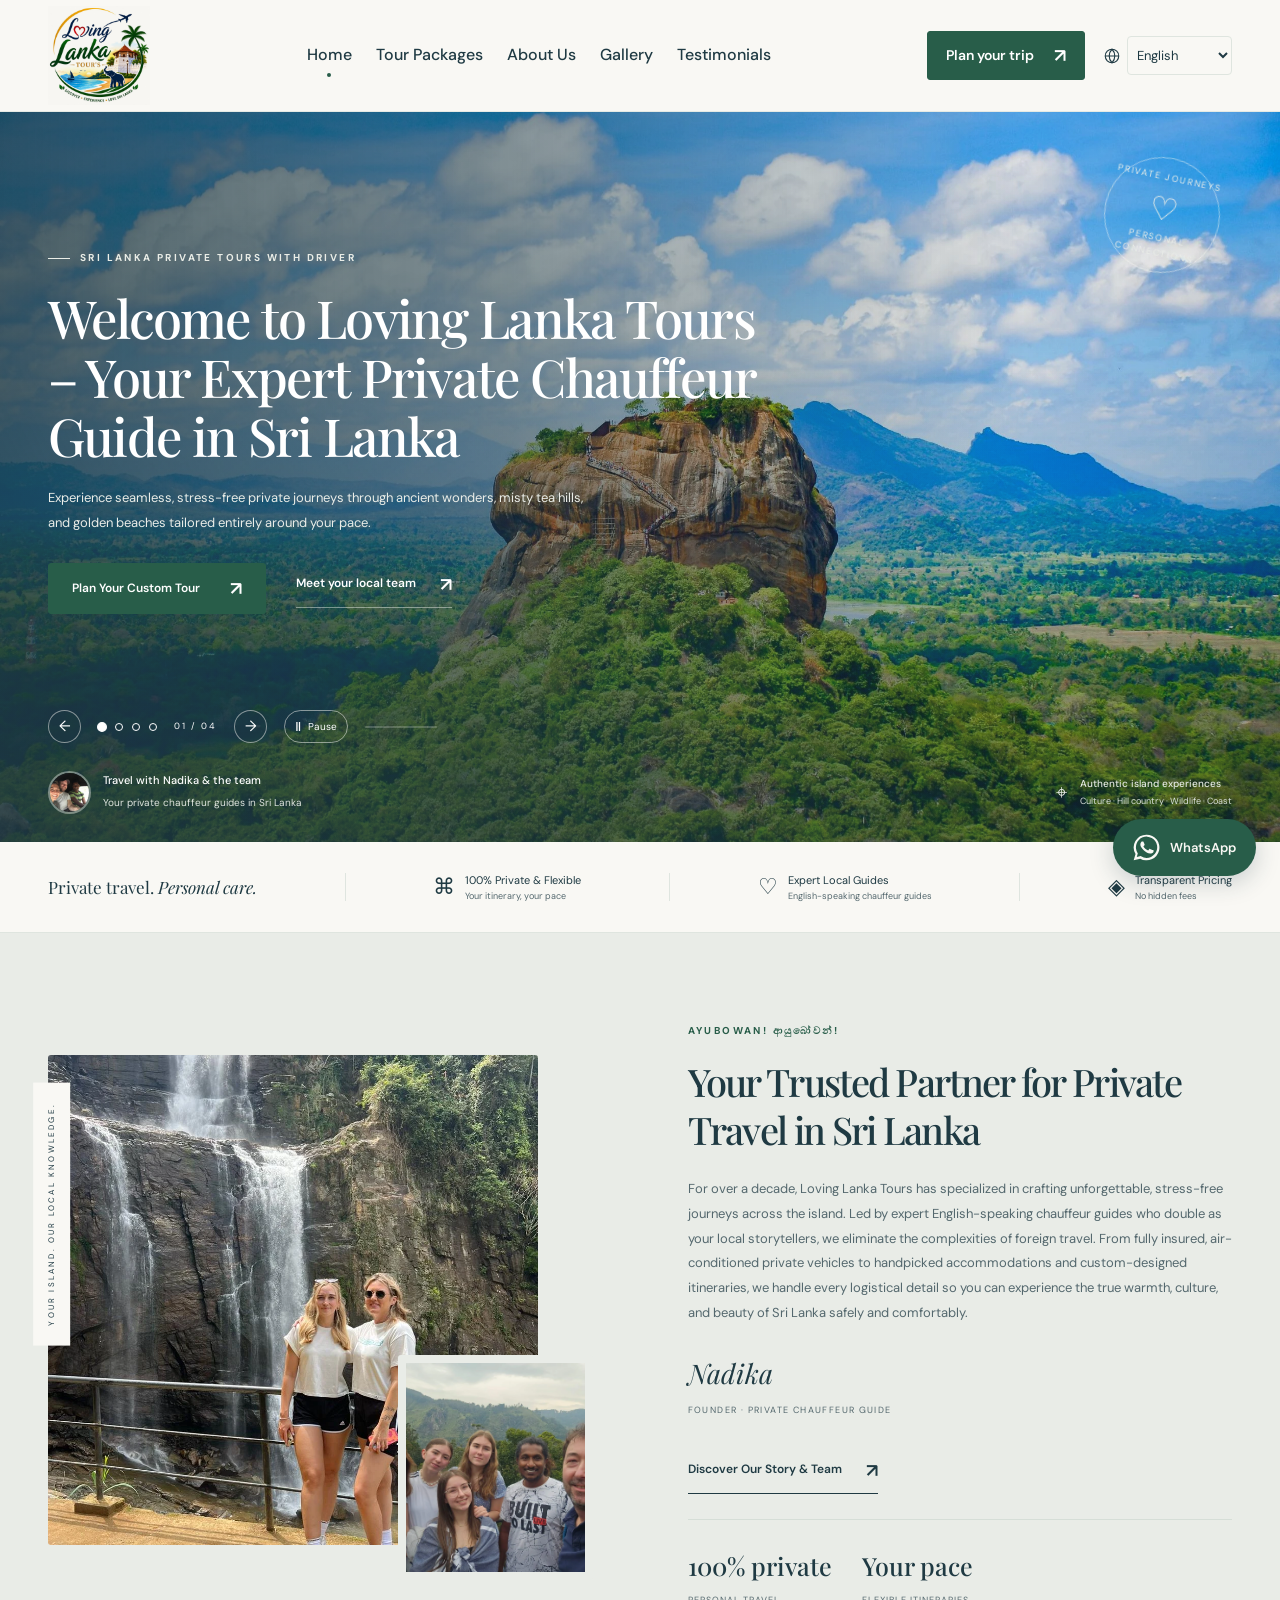
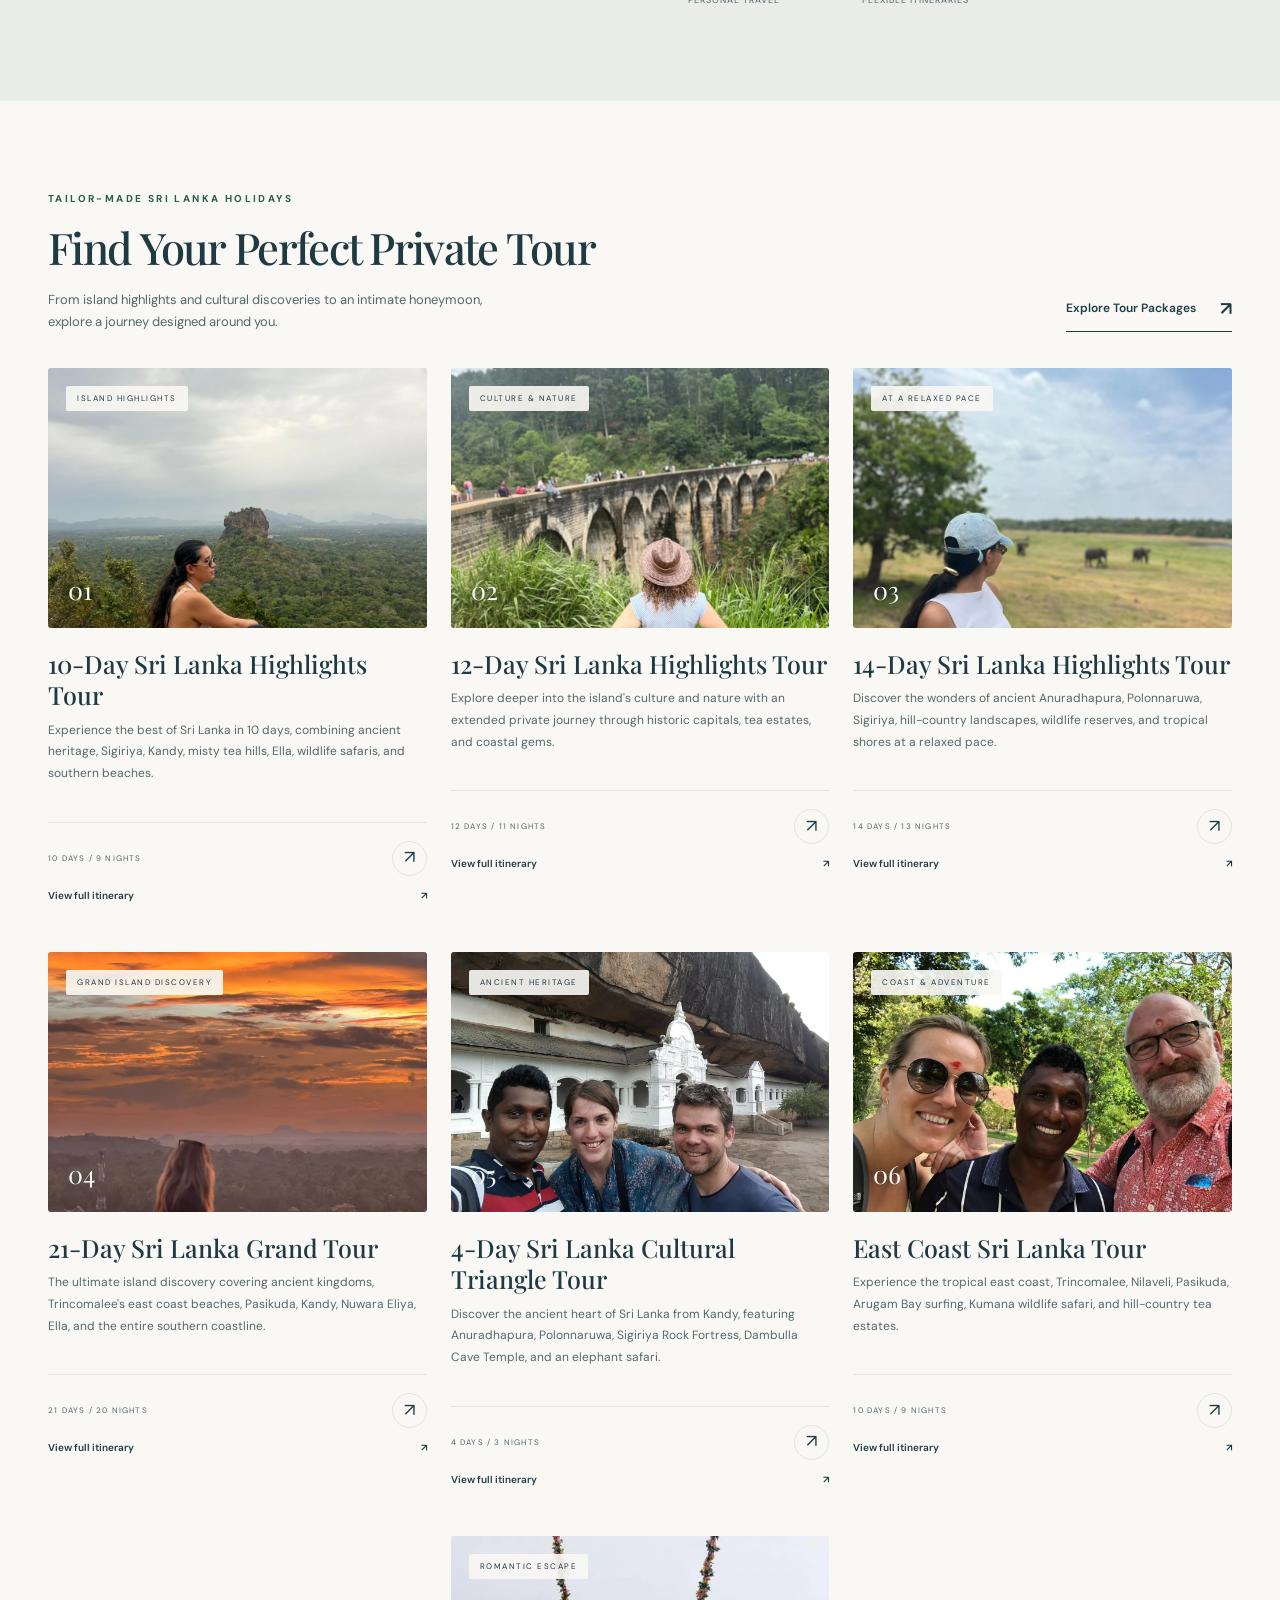
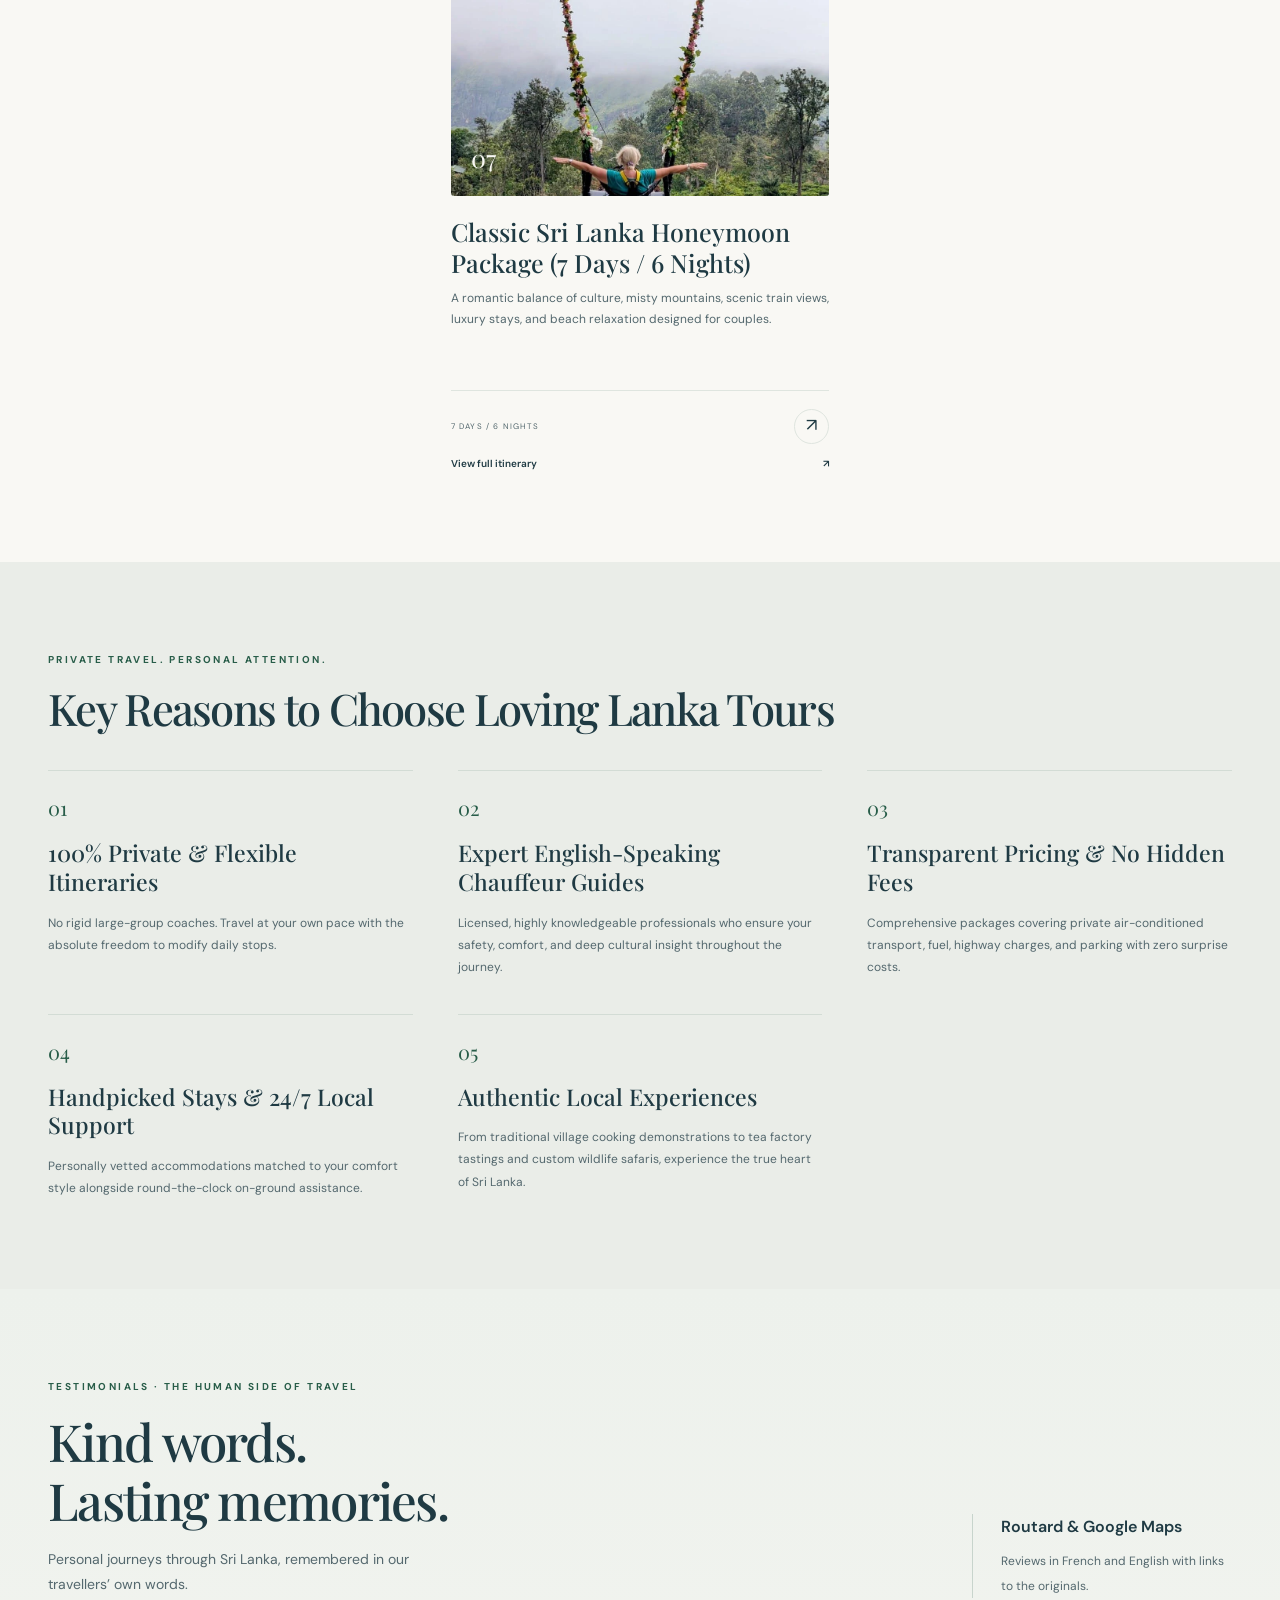
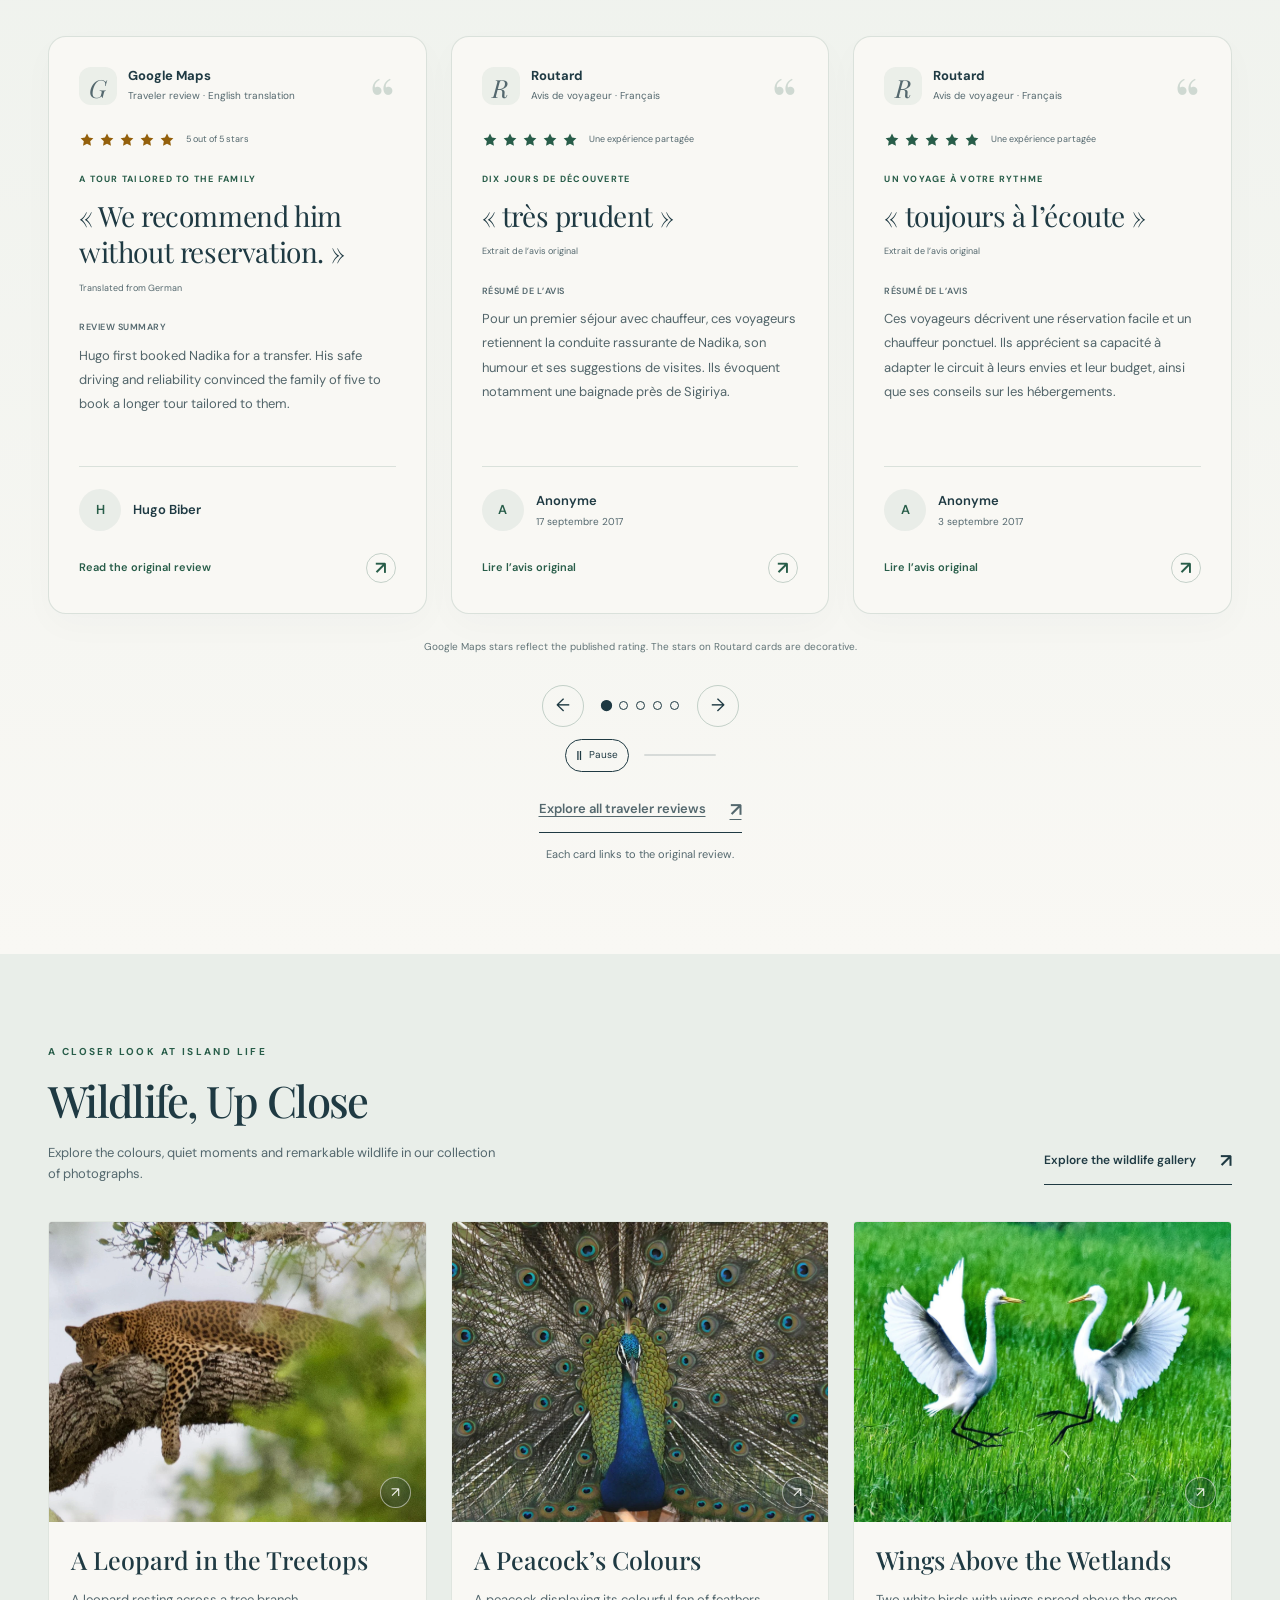
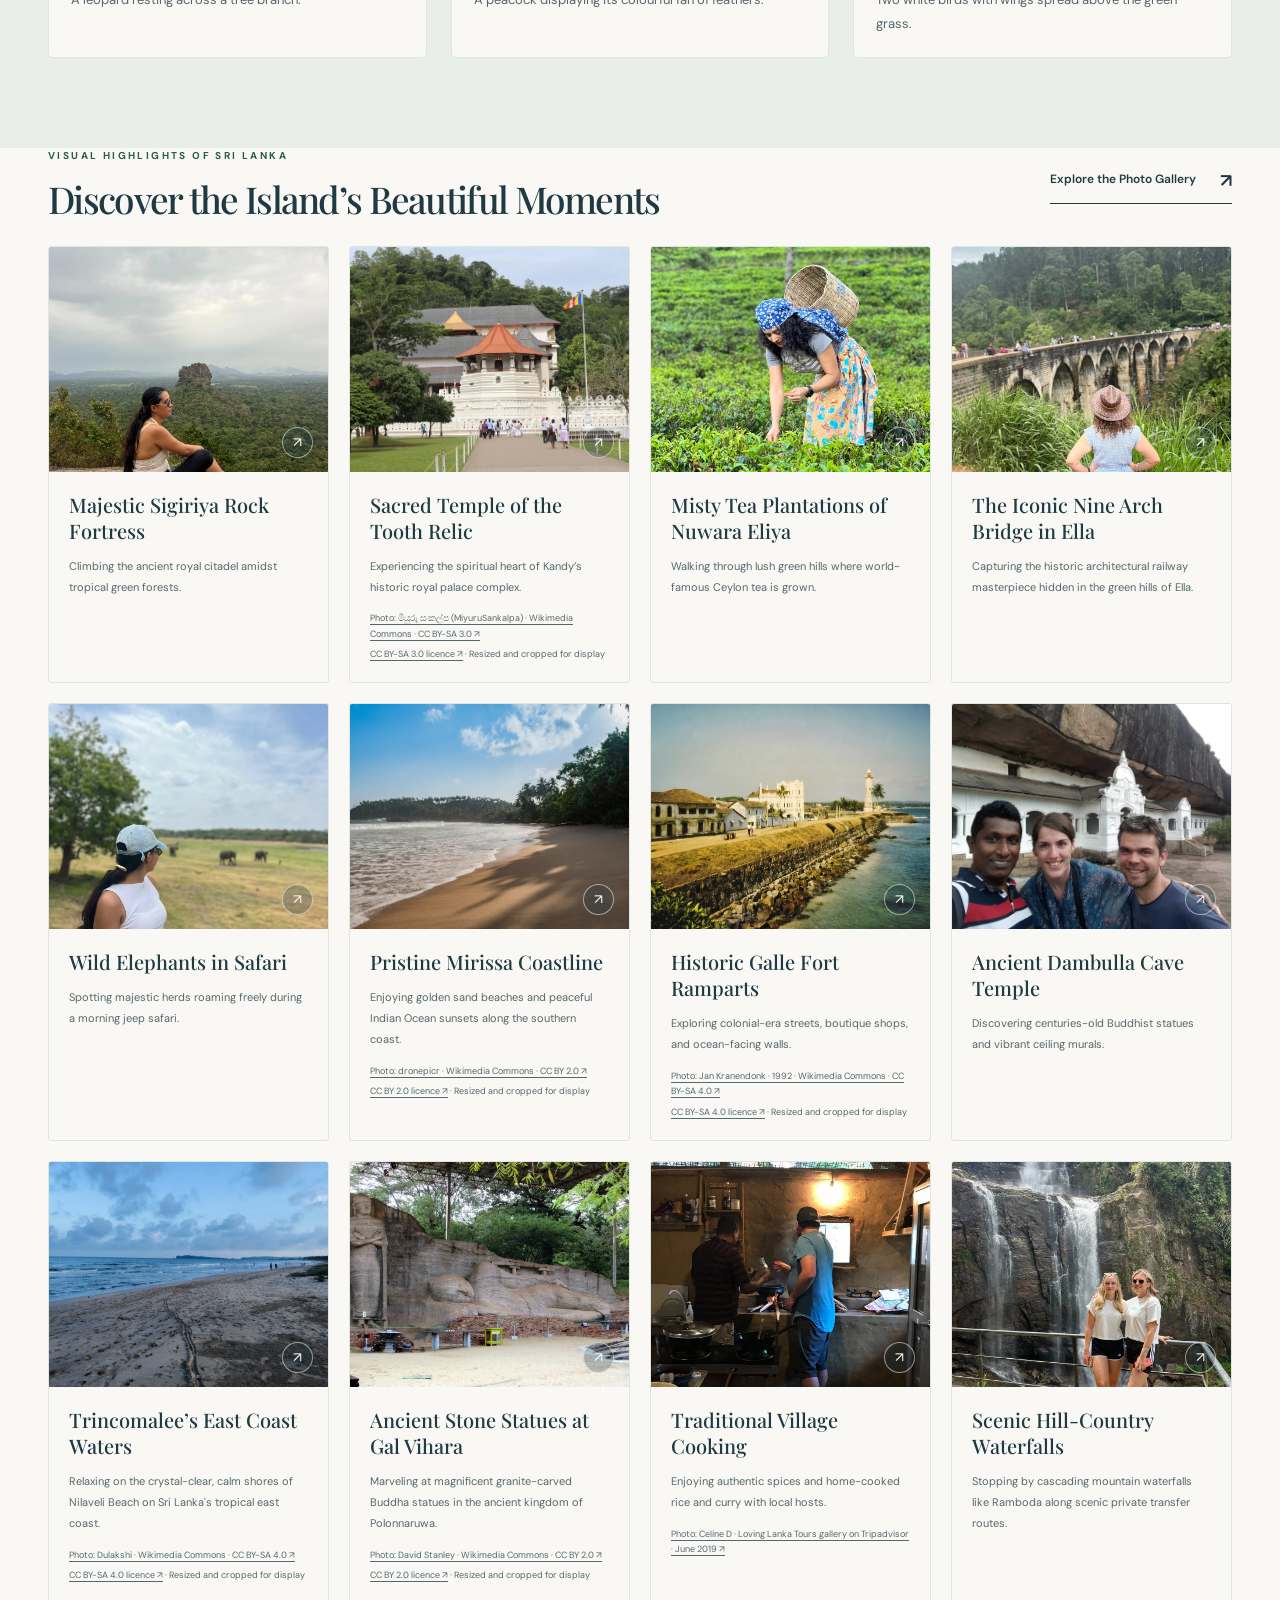
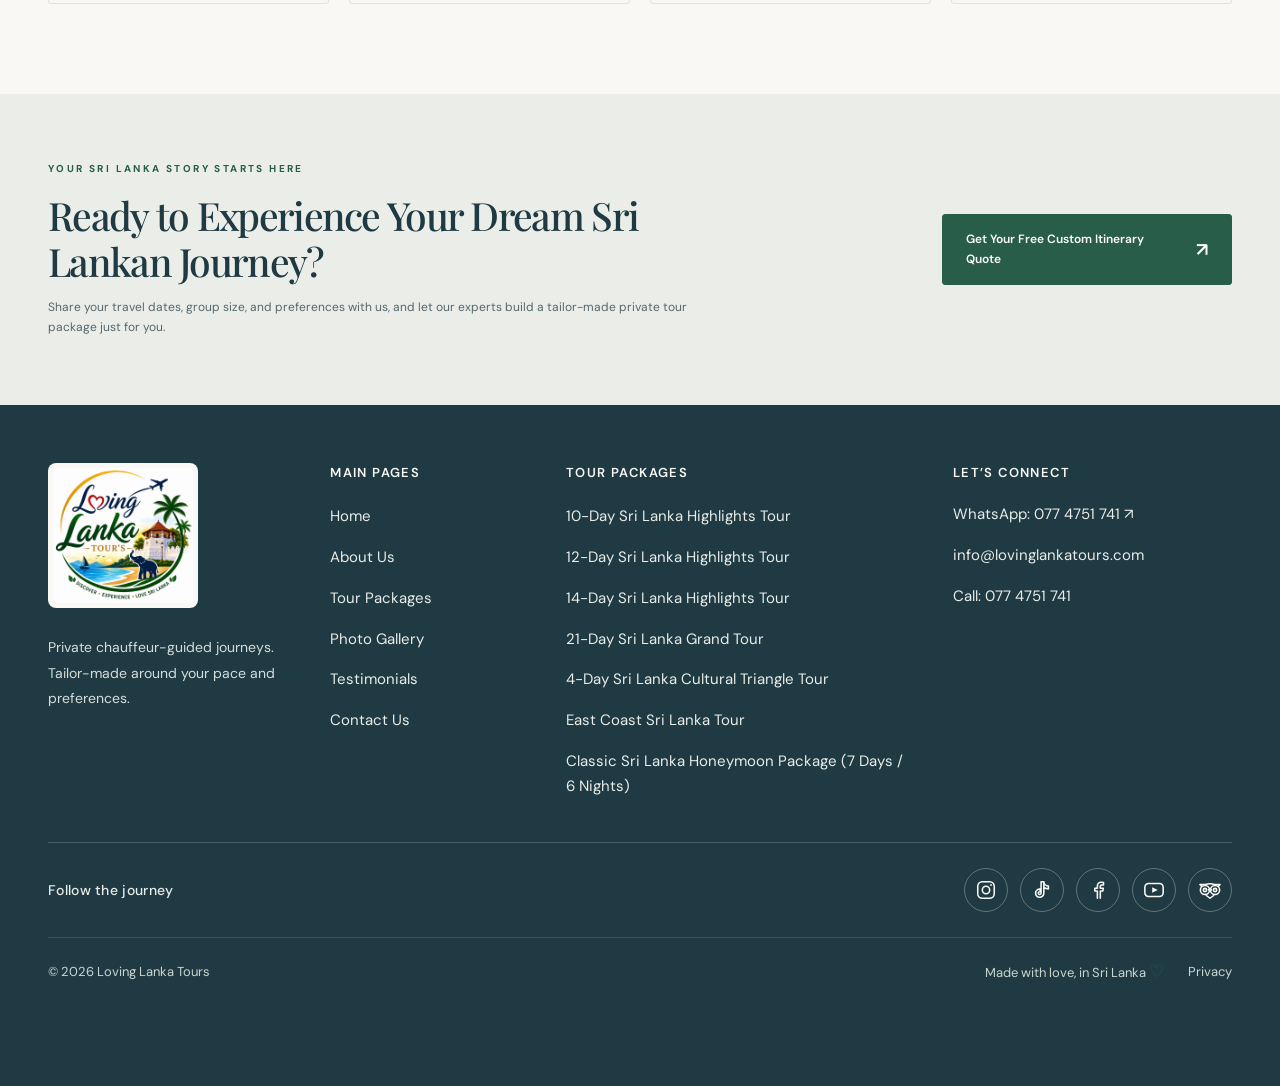
==== commit 43409db1: "Keep the Google review card entirely in English" ====
--- a/index.html
+++ b/index.html
@@ -7,11 +7,11 @@
 <meta property="og:type" content="website"><meta property="og:title" content="Sri Lanka Private Tours With Driver | Loving Lanka Tours"><meta property="og:description" content="Sri Lanka private tours with driver. Explore tailor-made holidays, private chauffeur guides, flexible itineraries and authentic experiences with Loving Lanka Tours."><meta property="og:image" content="assets/sigiriya.jpg">
 <link rel="icon" href="assets/loving-lanka-logo.svg" type="image/svg+xml">
 <link rel="stylesheet" href="styles.css?v=20261111-featured-review">
-<script src="content.js?v=20261111-review-english" defer></script>
+<script src="content.js?v=20261111-english-review-card" defer></script>
 <script src="tour-content.js" defer></script>
-<script src="app.js?v=20261111-review-english" defer></script>
+<script src="app.js?v=20261111-english-review-card" defer></script>
 <script src="motion.js?v=20261106-contact-reviews" defer></script>
-<script src="language.js?v=20261111-review-english" defer></script>
+<script src="language.js?v=20261111-english-review-card" defer></script>
 <script src="whatsapp-chat.js?v=20261030-chat" defer></script>
 </head>
 <body data-page="home">
@@ -26,7 +26,7 @@
 </header>
 <main id="main"><section class="hero content-hero" aria-roledescription="carousel" aria-label="Sri Lanka private tours"><img class="hero-image" id="hero-image" src="assets/hero-sigiriya-photo.webp" alt="Sigiriya Rock Fortress surrounded by green forest under a bright blue sky" fetchpriority="high"><div class="wrap hero-content"><span class="eyebrow">SRI LANKA PRIVATE TOURS WITH DRIVER</span><div id="hero-copy" aria-live="off" aria-atomic="true"><h1 id="hero-heading">Welcome to Loving Lanka Tours – Your Expert Private Chauffeur Guide in Sri Lanka</h1><p id="hero-caption">Experience seamless, stress-free private journeys through ancient wonders, misty tea hills, and golden beaches tailored entirely around your pace.</p></div><div class="hero-actions"><a id="hero-cta" class="button" href="contact.html">Plan Your Custom Tour <span aria-hidden="true">↗</span></a><a class="text-link" href="about.html">Meet your local team <span aria-hidden="true">↗</span></a></div></div><div class="hero-badge"><span>PRIVATE JOURNEYS</span><b>♡</b><span>PERSONAL CONNECTIONS</span></div><div class="hero-slider-controls wrap"><button class="hero-arrow" data-hero-direction="-1" aria-label="Previous hero slide">←</button><div class="hero-dots" aria-label="Choose a hero slide"><button data-hero-slide="0" aria-label="Slide 1: Welcome to Loving Lanka Tours – Your Expert Private Chauffeur Guide in Sri Lanka" aria-pressed="true"></button><button data-hero-slide="1" aria-label="Slide 2: Uncover the Wonders of the Cultural Triangle" aria-pressed="false"></button><button data-hero-slide="2" aria-label="Slide 3: Journey Through Ceylon’s Misty Tea Plantations" aria-pressed="false"></button><button data-hero-slide="3" aria-label="Slide 4: Track Wild Elephants &amp; Relax on Pristine Shores" aria-pressed="false"></button></div><span id="hero-count">01 / 04</span><button class="hero-arrow" data-hero-direction="1" aria-label="Next hero slide">→</button><button class="slider-playback" data-slider-pause="hero" aria-label="Pause hero slideshow" aria-pressed="false"><span aria-hidden="true">Ⅱ</span><span class="playback-label">Pause</span></button><span class="slider-progress" aria-hidden="true"><span class="slider-progress-fill"></span></span></div><div class="wrap hero-bottom"><a class="hero-guide" href="about.html"><img src="assets/guest-55.jpg" alt=""><div><b>Travel with Nadika & the team</b><small>Your private chauffeur guides in Sri Lanka</small></div></a><div class="hero-location"><span aria-hidden="true">⌖</span><div><b>Authentic island experiences</b><small>Culture · Hill country · Wildlife · Coast</small></div></div></div></section>
  <div class="trust-strip"><div class="wrap trust-inner"><span class="trust-intro">Private travel. <em>Personal care.</em></span><span class="trust-divider"></span><div class="trust-item"><span class="trust-icon" aria-hidden="true">⌘</span><div>100% Private & Flexible<small>Your itinerary, your pace</small></div></div><span class="trust-divider"></span><div class="trust-item"><span class="trust-icon" aria-hidden="true">♡</span><div>Expert Local Guides<small>English-speaking chauffeur guides</small></div></div><span class="trust-divider"></span><div class="trust-item"><span class="trust-icon" aria-hidden="true">◈</span><div>Transparent Pricing<small>No hidden fees</small></div></div></div></div>
- <section class="section about-section"><div class="wrap about-grid"><div class="about-photos"><img class="about-main" src="assets/lanka-guest-06.webp" alt="Travellers visiting a cascading Sri Lankan waterfall" loading="lazy"><img class="about-small" src="assets/lanka-guest-12.webp" alt="A local guide and travellers in Sri Lanka’s hill country" loading="lazy"><span class="about-label">YOUR ISLAND. OUR LOCAL KNOWLEDGE.</span></div><div class="about-text"><span class="eyebrow pink">AYUBOWAN! ආයුබෝවන්!</span><h2>Your Trusted Partner for Private Travel in Sri Lanka</h2><p>For over a decade, Loving Lanka Tours has specialized in crafting unforgettable, stress-free journeys across the island. Led by expert English-speaking chauffeur guides who double as your local storytellers, we eliminate the complexities of foreign travel. From fully insured, air-conditioned private vehicles to handpicked accommodations and custom-designed itineraries, we handle every logistical detail so you can experience the true warmth, culture, and beauty of Sri Lanka safely and comfortably.</p><p class="signature">Nadika</p><span class="signature-label">FOUNDER · PRIVATE CHAUFFEUR GUIDE</span><a class="text-link" href="about.html">Discover Our Story &amp; Team <span aria-hidden="true">↗</span></a><div class="about-values"><div><b>100% private</b><small>PERSONAL TRAVEL</small></div><div><b>Your pace</b><small>FLEXIBLE ITINERARIES</small></div></div></div></div></section><section class="section"><div class="wrap"><div class="section-head"><div><span class="eyebrow pink">TAILOR-MADE SRI LANKA HOLIDAYS</span><h2>Find Your Perfect Private Tour</h2><p>From island highlights and cultural discoveries to an intimate honeymoon, explore a journey designed around you.</p></div><a class="text-link" href="tours.html">Explore Tour Packages <span aria-hidden="true">↗</span></a></div><div class="journey-grid package-grid"><article class="journey-card"><a class="journey-card-link" href="tour-highlights-10.html" aria-label="View 10-Day Sri Lanka Highlights Tour itinerary"><div class="journey-photo"><img src="assets/lanka-guest-01.webp" alt="A traveller looking towards Sigiriya Rock Fortress" loading="lazy"><span class="journey-tag">Island highlights</span><span class="journey-num">01</span></div><h3>10-Day Sri Lanka Highlights Tour</h3><p>Experience the best of Sri Lanka in 10 days, combining ancient heritage, Sigiriya, Kandy, misty tea hills, Ella, wildlife safaris, and southern beaches.</p><div class="journey-bottom"><span class="journey-meta">10 Days / 9 Nights</span><span class="circle-button" aria-hidden="true">↗</span></div><span class="tour-request-link">View full itinerary <span aria-hidden="true">↗</span></span></a></article><article class="journey-card"><a class="journey-card-link" href="tour-highlights-12.html" aria-label="View 12-Day Sri Lanka Highlights Tour itinerary"><div class="journey-photo"><img src="assets/lanka-guest-31.webp" alt="A traveller beside Ella’s Nine Arch Bridge" loading="lazy"><span class="journey-tag">Culture &amp; nature</span><span class="journey-num">02</span></div><h3>12-Day Sri Lanka Highlights Tour</h3><p>Explore deeper into the island&#39;s culture and nature with an extended private journey through historic capitals, tea estates, and coastal gems.</p><div class="journey-bottom"><span class="journey-meta">12 Days / 11 Nights</span><span class="circle-button" aria-hidden="true">↗</span></div><span class="tour-request-link">View full itinerary <span aria-hidden="true">↗</span></span></a></article><article class="journey-card"><a class="journey-card-link" href="tour-highlights-14.html" aria-label="View 14-Day Sri Lanka Highlights Tour itinerary"><div class="journey-photo"><img src="assets/lanka-guest-25.webp" alt="A traveller watching wild elephants from a safari vehicle" loading="lazy"><span class="journey-tag">At a relaxed pace</span><span class="journey-num">03</span></div><h3>14-Day Sri Lanka Highlights Tour</h3><p>Discover the wonders of ancient Anuradhapura, Polonnaruwa, Sigiriya, hill-country landscapes, wildlife reserves, and tropical shores at a relaxed pace.</p><div class="journey-bottom"><span class="journey-meta">14 Days / 13 Nights</span><span class="circle-button" aria-hidden="true">↗</span></div><span class="tour-request-link">View full itinerary <span aria-hidden="true">↗</span></span></a></article><article class="journey-card"><a class="journey-card-link" href="tour-grand-21.html" aria-label="View 21-Day Sri Lanka Grand Tour itinerary"><div class="journey-photo"><img src="assets/lanka-guest-29.webp" alt="A colourful sunset above Sri Lanka’s tropical forest" loading="lazy"><span class="journey-tag">Grand island discovery</span><span class="journey-num">04</span></div><h3>21-Day Sri Lanka Grand Tour</h3><p>The ultimate island discovery covering ancient kingdoms, Trincomalee&#39;s east coast beaches, Pasikuda, Kandy, Nuwara Eliya, Ella, and the entire southern coastline.</p><div class="journey-bottom"><span class="journey-meta">21 Days / 20 Nights</span><span class="circle-button" aria-hidden="true">↗</span></div><span class="tour-request-link">View full itinerary <span aria-hidden="true">↗</span></span></a></article><article class="journey-card"><a class="journey-card-link" href="tour-culture-4.html" aria-label="View 4-Day Sri Lanka Cultural Triangle Tour itinerary"><div class="journey-photo"><img src="assets/lanka-guest-16.webp" alt="Guests and their guide visiting a cave-temple complex" loading="lazy"><span class="journey-tag">Ancient heritage</span><span class="journey-num">05</span></div><h3>4-Day Sri Lanka Cultural Triangle Tour</h3><p>Discover the ancient heart of Sri Lanka from Kandy, featuring Anuradhapura, Polonnaruwa, Sigiriya Rock Fortress, Dambulla Cave Temple, and an elephant safari.</p><div class="journey-bottom"><span class="journey-meta">4 Days / 3 Nights</span><span class="circle-button" aria-hidden="true">↗</span></div><span class="tour-request-link">View full itinerary <span aria-hidden="true">↗</span></span></a></article><article class="journey-card"><a class="journey-card-link" href="tour-east-coast.html" aria-label="View East Coast Sri Lanka Tour itinerary"><div class="journey-photo"><img src="assets/lanka-guest-23.webp" alt="Travellers sharing a journey with their local guide" loading="lazy"><span class="journey-tag">Coast &amp; adventure</span><span class="journey-num">06</span></div><h3>East Coast Sri Lanka Tour</h3><p>Experience the tropical east coast, Trincomalee, Nilaveli, Pasikuda, Arugam Bay surfing, Kumana wildlife safari, and hill-country tea estates.</p><div class="journey-bottom"><span class="journey-meta">10 Days / 9 Nights</span><span class="circle-button" aria-hidden="true">↗</span></div><span class="tour-request-link">View full itinerary <span aria-hidden="true">↗</span></span></a></article><article class="journey-card"><a class="journey-card-link" href="tour-honeymoon-7.html" aria-label="View Classic Sri Lanka Honeymoon Package (7 Days / 6 Nights) itinerary"><div class="journey-photo"><img src="assets/lanka-guest-09.webp" alt="Two travellers enjoying a swing above the green hills" loading="lazy"><span class="journey-tag">Romantic escape</span><span class="journey-num">07</span></div><h3>Classic Sri Lanka Honeymoon Package (7 Days / 6 Nights)</h3><p>A romantic balance of culture, misty mountains, scenic train views, luxury stays, and beach relaxation designed for couples.</p><div class="journey-bottom"><span class="journey-meta">7 Days / 6 Nights</span><span class="circle-button" aria-hidden="true">↗</span></div><span class="tour-request-link">View full itinerary <span aria-hidden="true">↗</span></span></a></article></div></div></section><section class="section reasons-section"><div class="wrap"><div class="section-head"><div><span class="eyebrow pink">PRIVATE TRAVEL. PERSONAL ATTENTION.</span><h2>Key Reasons to Choose Loving Lanka Tours</h2></div></div><div class="reason-grid"><article class="reason-item"><span class="reason-number">01</span><h3>100% Private &amp; Flexible Itineraries</h3><p>No rigid large-group coaches. Travel at your own pace with the absolute freedom to modify daily stops.</p></article><article class="reason-item"><span class="reason-number">02</span><h3>Expert English-Speaking Chauffeur Guides</h3><p>Licensed, highly knowledgeable professionals who ensure your safety, comfort, and deep cultural insight throughout the journey.</p></article><article class="reason-item"><span class="reason-number">03</span><h3>Transparent Pricing &amp; No Hidden Fees</h3><p>Comprehensive packages covering private air-conditioned transport, fuel, highway charges, and parking with zero surprise costs.</p></article><article class="reason-item"><span class="reason-number">04</span><h3>Handpicked Stays &amp; 24/7 Local Support</h3><p>Personally vetted accommodations matched to your comfort style alongside round-the-clock on-ground assistance.</p></article><article class="reason-item"><span class="reason-number">05</span><h3>Authentic Local Experiences</h3><p>From traditional village cooking demonstrations to tea factory tastings and custom wildlife safaris, experience the true heart of Sri Lanka.</p></article></div></div></section><section class="section testimonials-section" id="testimonials" aria-labelledby="testimonials-heading"><div class="wrap"><div class="reviews-head"><div class="review-heading-copy"><span class="eyebrow pink">TESTIMONIALS · THE HUMAN SIDE OF TRAVEL</span><h2 id="testimonials-heading">Kind words.<br>Lasting memories.</h2><p>Personal journeys through Sri Lanka, remembered in our travellers’ own words.</p></div><div class="reviews-heading-note"><b>Routard &amp; Google Maps</b><span>Reviews in French and English with links to the originals.</span></div></div><div class="review-grid supplied-reviews" data-review-slider="3"><article class="review-card supplied-review sourced-review notranslate rated-review" lang="en" translate="no"><div class="review-card-top"><span class="review-platform-label"><span class="review-source-mark" aria-hidden="true">G</span><span><b>Google Maps</b><small>Traveler review · English translation</small></span></span><span class="review-quote-mark" aria-hidden="true">“</span></div><div class="review-star-row"><span class="review-stars" aria-hidden="true"><svg viewBox="0 0 24 24" fill="currentColor"><path d="m12 2.4 2.96 6 6.62.96-4.79 4.67 1.13 6.59L12 17.5l-5.92 3.12 1.13-6.59L2.42 9.36l6.62-.96Z"/></svg><svg viewBox="0 0 24 24" fill="currentColor"><path d="m12 2.4 2.96 6 6.62.96-4.79 4.67 1.13 6.59L12 17.5l-5.92 3.12 1.13-6.59L2.42 9.36l6.62-.96Z"/></svg><svg viewBox="0 0 24 24" fill="currentColor"><path d="m12 2.4 2.96 6 6.62.96-4.79 4.67 1.13 6.59L12 17.5l-5.92 3.12 1.13-6.59L2.42 9.36l6.62-.96Z"/></svg><svg viewBox="0 0 24 24" fill="currentColor"><path d="m12 2.4 2.96 6 6.62.96-4.79 4.67 1.13 6.59L12 17.5l-5.92 3.12 1.13-6.59L2.42 9.36l6.62-.96Z"/></svg><svg viewBox="0 0 24 24" fill="currentColor"><path d="m12 2.4 2.96 6 6.62.96-4.79 4.67 1.13 6.59L12 17.5l-5.92 3.12 1.13-6.59L2.42 9.36l6.62-.96Z"/></svg></span><span>5 out of 5 stars</span></div><span class="eyebrow review-theme">A tour tailored to the family</span><blockquote cite="https://www.google.com/maps?cid=6745680892322393253">« We recommend him without reservation. »</blockquote><p class="review-excerpt-label">Translated from German · <span lang="de">« Wir können ihn uneingeschränkt empfehlen. »</span></p><p class="review-summary"><span>Review summary</span>Hugo first booked Nadika for a transfer. His safe driving and reliability convinced the family of five to book a longer tour tailored to them.</p><div class="review-card-bottom"><div class="review-person"><span class="review-initial" aria-hidden="true">H</span><div><b>Hugo Biber</b></div></div><a class="review-original" href="https://www.google.com/maps?cid=6745680892322393253" target="_blank" rel="noopener noreferrer" aria-label="Read the original review by Hugo Biber on Google Maps (new tab)"><span>Read the original review</span><span class="review-link-arrow" aria-hidden="true">↗</span></a></div></article><article class="review-card supplied-review sourced-review notranslate" lang="fr" translate="no"><div class="review-card-top"><span class="review-platform-label"><span class="review-source-mark" aria-hidden="true">R</span><span><b>Routard</b><small>Avis de voyageur · Français</small></span></span><span class="review-quote-mark" aria-hidden="true">“</span></div><div class="review-star-row"><span class="review-stars" aria-hidden="true"><svg viewBox="0 0 24 24" fill="currentColor"><path d="m12 2.4 2.96 6 6.62.96-4.79 4.67 1.13 6.59L12 17.5l-5.92 3.12 1.13-6.59L2.42 9.36l6.62-.96Z"/></svg><svg viewBox="0 0 24 24" fill="currentColor"><path d="m12 2.4 2.96 6 6.62.96-4.79 4.67 1.13 6.59L12 17.5l-5.92 3.12 1.13-6.59L2.42 9.36l6.62-.96Z"/></svg><svg viewBox="0 0 24 24" fill="currentColor"><path d="m12 2.4 2.96 6 6.62.96-4.79 4.67 1.13 6.59L12 17.5l-5.92 3.12 1.13-6.59L2.42 9.36l6.62-.96Z"/></svg><svg viewBox="0 0 24 24" fill="currentColor"><path d="m12 2.4 2.96 6 6.62.96-4.79 4.67 1.13 6.59L12 17.5l-5.92 3.12 1.13-6.59L2.42 9.36l6.62-.96Z"/></svg><svg viewBox="0 0 24 24" fill="currentColor"><path d="m12 2.4 2.96 6 6.62.96-4.79 4.67 1.13 6.59L12 17.5l-5.92 3.12 1.13-6.59L2.42 9.36l6.62-.96Z"/></svg></span><span>Une expérience partagée</span></div><span class="eyebrow review-theme">De Kandy à Tangalle</span><blockquote cite="https://www.routard.com/forums/t/recommandation-chauffeur-nadika-au-sri-lanka/182083/12">« très bon conducteur »</blockquote><p class="review-excerpt-label">Extrait de l’avis original</p><p class="review-summary"><span>Résumé de l’avis</span>Après une rencontre à la gare de Kandy, ce voyageur poursuit son trajet avec Nadika jusqu’à Tangalle. Son avis met en avant son écoute, sa conduite et les découvertes culinaires.</p><div class="review-card-bottom"><div class="review-person"><span class="review-initial" aria-hidden="true">N</span><div><b>nathma</b><small><time datetime="2026-02-09">9 février 2026</time></small></div></div><a class="review-original" href="https://www.routard.com/forums/t/recommandation-chauffeur-nadika-au-sri-lanka/182083/12" target="_blank" rel="noopener noreferrer" aria-label="Lire l’avis original de nathma sur Routard (nouvel onglet)"><span>Lire l’avis original</span><span class="review-link-arrow" aria-hidden="true">↗</span></a></div></article><article class="review-card supplied-review sourced-review notranslate" lang="fr" translate="no"><div class="review-card-top"><span class="review-platform-label"><span class="review-source-mark" aria-hidden="true">R</span><span><b>Routard</b><small>Avis de voyageur · Français</small></span></span><span class="review-quote-mark" aria-hidden="true">“</span></div><div class="review-star-row"><span class="review-stars" aria-hidden="true"><svg viewBox="0 0 24 24" fill="currentColor"><path d="m12 2.4 2.96 6 6.62.96-4.79 4.67 1.13 6.59L12 17.5l-5.92 3.12 1.13-6.59L2.42 9.36l6.62-.96Z"/></svg><svg viewBox="0 0 24 24" fill="currentColor"><path d="m12 2.4 2.96 6 6.62.96-4.79 4.67 1.13 6.59L12 17.5l-5.92 3.12 1.13-6.59L2.42 9.36l6.62-.96Z"/></svg><svg viewBox="0 0 24 24" fill="currentColor"><path d="m12 2.4 2.96 6 6.62.96-4.79 4.67 1.13 6.59L12 17.5l-5.92 3.12 1.13-6.59L2.42 9.36l6.62-.96Z"/></svg><svg viewBox="0 0 24 24" fill="currentColor"><path d="m12 2.4 2.96 6 6.62.96-4.79 4.67 1.13 6.59L12 17.5l-5.92 3.12 1.13-6.59L2.42 9.36l6.62-.96Z"/></svg><svg viewBox="0 0 24 24" fill="currentColor"><path d="m12 2.4 2.96 6 6.62.96-4.79 4.67 1.13 6.59L12 17.5l-5.92 3.12 1.13-6.59L2.42 9.36l6.62-.96Z"/></svg></span><span>Une expérience partagée</span></div><span class="eyebrow review-theme">Dix jours de découverte</span><blockquote cite="https://www.routard.com/forums/t/recommandation-chauffeur-nadika-au-sri-lanka/182083/9">« très prudent »</blockquote><p class="review-excerpt-label">Extrait de l’avis original</p><p class="review-summary"><span>Résumé de l’avis</span>Pour un premier séjour avec chauffeur, ces voyageurs retiennent la conduite rassurante de Nadika, son humour et ses suggestions de visites. Ils évoquent notamment une baignade près de Sigiriya.</p><div class="review-card-bottom"><div class="review-person"><span class="review-initial" aria-hidden="true">A</span><div><b>Anonyme</b><small><time datetime="2017-09-17">17 septembre 2017</time></small></div></div><a class="review-original" href="https://www.routard.com/forums/t/recommandation-chauffeur-nadika-au-sri-lanka/182083/9" target="_blank" rel="noopener noreferrer" aria-label="Lire l’avis original de Anonyme sur Routard (nouvel onglet)"><span>Lire l’avis original</span><span class="review-link-arrow" aria-hidden="true">↗</span></a></div></article></div><p class="review-star-note">Google Maps stars reflect the published rating. The stars on Routard cards are decorative.</p><div class="review-controls" aria-label="Traveler testimonials"><button class="review-arrow" data-review-direction="-1" aria-label="Previous testimonial">←</button><button data-review-index="0" aria-label="Read Hugo Biber testimonial" aria-pressed="true"></button><button data-review-index="1" aria-label="Read nathma testimonial" aria-pressed="false"></button><button data-review-index="2" aria-label="Read Anonyme testimonial" aria-pressed="false"></button><button data-review-index="3" aria-label="Read Anonyme testimonial" aria-pressed="false"></button><button data-review-index="4" aria-label="Read clemsa2222 testimonial" aria-pressed="false"></button><button class="review-arrow" data-review-direction="1" aria-label="Next testimonial">→</button></div><div class="review-playback"><button class="slider-playback" data-slider-pause="reviews" aria-label="Pause testimonial slideshow" aria-pressed="false"><span aria-hidden="true">Ⅱ</span><span class="playback-label">Pause</span></button><span class="slider-progress" aria-hidden="true"><span class="slider-progress-fill"></span></span></div><p class="review-source"><a class="text-link" href="reviews.html">Explore all traveler reviews <span aria-hidden="true">↗</span></a><br><span>Each card links to the original review.</span></p></div></section>
+ <section class="section about-section"><div class="wrap about-grid"><div class="about-photos"><img class="about-main" src="assets/lanka-guest-06.webp" alt="Travellers visiting a cascading Sri Lankan waterfall" loading="lazy"><img class="about-small" src="assets/lanka-guest-12.webp" alt="A local guide and travellers in Sri Lanka’s hill country" loading="lazy"><span class="about-label">YOUR ISLAND. OUR LOCAL KNOWLEDGE.</span></div><div class="about-text"><span class="eyebrow pink">AYUBOWAN! ආයුබෝවන්!</span><h2>Your Trusted Partner for Private Travel in Sri Lanka</h2><p>For over a decade, Loving Lanka Tours has specialized in crafting unforgettable, stress-free journeys across the island. Led by expert English-speaking chauffeur guides who double as your local storytellers, we eliminate the complexities of foreign travel. From fully insured, air-conditioned private vehicles to handpicked accommodations and custom-designed itineraries, we handle every logistical detail so you can experience the true warmth, culture, and beauty of Sri Lanka safely and comfortably.</p><p class="signature">Nadika</p><span class="signature-label">FOUNDER · PRIVATE CHAUFFEUR GUIDE</span><a class="text-link" href="about.html">Discover Our Story &amp; Team <span aria-hidden="true">↗</span></a><div class="about-values"><div><b>100% private</b><small>PERSONAL TRAVEL</small></div><div><b>Your pace</b><small>FLEXIBLE ITINERARIES</small></div></div></div></div></section><section class="section"><div class="wrap"><div class="section-head"><div><span class="eyebrow pink">TAILOR-MADE SRI LANKA HOLIDAYS</span><h2>Find Your Perfect Private Tour</h2><p>From island highlights and cultural discoveries to an intimate honeymoon, explore a journey designed around you.</p></div><a class="text-link" href="tours.html">Explore Tour Packages <span aria-hidden="true">↗</span></a></div><div class="journey-grid package-grid"><article class="journey-card"><a class="journey-card-link" href="tour-highlights-10.html" aria-label="View 10-Day Sri Lanka Highlights Tour itinerary"><div class="journey-photo"><img src="assets/lanka-guest-01.webp" alt="A traveller looking towards Sigiriya Rock Fortress" loading="lazy"><span class="journey-tag">Island highlights</span><span class="journey-num">01</span></div><h3>10-Day Sri Lanka Highlights Tour</h3><p>Experience the best of Sri Lanka in 10 days, combining ancient heritage, Sigiriya, Kandy, misty tea hills, Ella, wildlife safaris, and southern beaches.</p><div class="journey-bottom"><span class="journey-meta">10 Days / 9 Nights</span><span class="circle-button" aria-hidden="true">↗</span></div><span class="tour-request-link">View full itinerary <span aria-hidden="true">↗</span></span></a></article><article class="journey-card"><a class="journey-card-link" href="tour-highlights-12.html" aria-label="View 12-Day Sri Lanka Highlights Tour itinerary"><div class="journey-photo"><img src="assets/lanka-guest-31.webp" alt="A traveller beside Ella’s Nine Arch Bridge" loading="lazy"><span class="journey-tag">Culture &amp; nature</span><span class="journey-num">02</span></div><h3>12-Day Sri Lanka Highlights Tour</h3><p>Explore deeper into the island&#39;s culture and nature with an extended private journey through historic capitals, tea estates, and coastal gems.</p><div class="journey-bottom"><span class="journey-meta">12 Days / 11 Nights</span><span class="circle-button" aria-hidden="true">↗</span></div><span class="tour-request-link">View full itinerary <span aria-hidden="true">↗</span></span></a></article><article class="journey-card"><a class="journey-card-link" href="tour-highlights-14.html" aria-label="View 14-Day Sri Lanka Highlights Tour itinerary"><div class="journey-photo"><img src="assets/lanka-guest-25.webp" alt="A traveller watching wild elephants from a safari vehicle" loading="lazy"><span class="journey-tag">At a relaxed pace</span><span class="journey-num">03</span></div><h3>14-Day Sri Lanka Highlights Tour</h3><p>Discover the wonders of ancient Anuradhapura, Polonnaruwa, Sigiriya, hill-country landscapes, wildlife reserves, and tropical shores at a relaxed pace.</p><div class="journey-bottom"><span class="journey-meta">14 Days / 13 Nights</span><span class="circle-button" aria-hidden="true">↗</span></div><span class="tour-request-link">View full itinerary <span aria-hidden="true">↗</span></span></a></article><article class="journey-card"><a class="journey-card-link" href="tour-grand-21.html" aria-label="View 21-Day Sri Lanka Grand Tour itinerary"><div class="journey-photo"><img src="assets/lanka-guest-29.webp" alt="A colourful sunset above Sri Lanka’s tropical forest" loading="lazy"><span class="journey-tag">Grand island discovery</span><span class="journey-num">04</span></div><h3>21-Day Sri Lanka Grand Tour</h3><p>The ultimate island discovery covering ancient kingdoms, Trincomalee&#39;s east coast beaches, Pasikuda, Kandy, Nuwara Eliya, Ella, and the entire southern coastline.</p><div class="journey-bottom"><span class="journey-meta">21 Days / 20 Nights</span><span class="circle-button" aria-hidden="true">↗</span></div><span class="tour-request-link">View full itinerary <span aria-hidden="true">↗</span></span></a></article><article class="journey-card"><a class="journey-card-link" href="tour-culture-4.html" aria-label="View 4-Day Sri Lanka Cultural Triangle Tour itinerary"><div class="journey-photo"><img src="assets/lanka-guest-16.webp" alt="Guests and their guide visiting a cave-temple complex" loading="lazy"><span class="journey-tag">Ancient heritage</span><span class="journey-num">05</span></div><h3>4-Day Sri Lanka Cultural Triangle Tour</h3><p>Discover the ancient heart of Sri Lanka from Kandy, featuring Anuradhapura, Polonnaruwa, Sigiriya Rock Fortress, Dambulla Cave Temple, and an elephant safari.</p><div class="journey-bottom"><span class="journey-meta">4 Days / 3 Nights</span><span class="circle-button" aria-hidden="true">↗</span></div><span class="tour-request-link">View full itinerary <span aria-hidden="true">↗</span></span></a></article><article class="journey-card"><a class="journey-card-link" href="tour-east-coast.html" aria-label="View East Coast Sri Lanka Tour itinerary"><div class="journey-photo"><img src="assets/lanka-guest-23.webp" alt="Travellers sharing a journey with their local guide" loading="lazy"><span class="journey-tag">Coast &amp; adventure</span><span class="journey-num">06</span></div><h3>East Coast Sri Lanka Tour</h3><p>Experience the tropical east coast, Trincomalee, Nilaveli, Pasikuda, Arugam Bay surfing, Kumana wildlife safari, and hill-country tea estates.</p><div class="journey-bottom"><span class="journey-meta">10 Days / 9 Nights</span><span class="circle-button" aria-hidden="true">↗</span></div><span class="tour-request-link">View full itinerary <span aria-hidden="true">↗</span></span></a></article><article class="journey-card"><a class="journey-card-link" href="tour-honeymoon-7.html" aria-label="View Classic Sri Lanka Honeymoon Package (7 Days / 6 Nights) itinerary"><div class="journey-photo"><img src="assets/lanka-guest-09.webp" alt="Two travellers enjoying a swing above the green hills" loading="lazy"><span class="journey-tag">Romantic escape</span><span class="journey-num">07</span></div><h3>Classic Sri Lanka Honeymoon Package (7 Days / 6 Nights)</h3><p>A romantic balance of culture, misty mountains, scenic train views, luxury stays, and beach relaxation designed for couples.</p><div class="journey-bottom"><span class="journey-meta">7 Days / 6 Nights</span><span class="circle-button" aria-hidden="true">↗</span></div><span class="tour-request-link">View full itinerary <span aria-hidden="true">↗</span></span></a></article></div></div></section><section class="section reasons-section"><div class="wrap"><div class="section-head"><div><span class="eyebrow pink">PRIVATE TRAVEL. PERSONAL ATTENTION.</span><h2>Key Reasons to Choose Loving Lanka Tours</h2></div></div><div class="reason-grid"><article class="reason-item"><span class="reason-number">01</span><h3>100% Private &amp; Flexible Itineraries</h3><p>No rigid large-group coaches. Travel at your own pace with the absolute freedom to modify daily stops.</p></article><article class="reason-item"><span class="reason-number">02</span><h3>Expert English-Speaking Chauffeur Guides</h3><p>Licensed, highly knowledgeable professionals who ensure your safety, comfort, and deep cultural insight throughout the journey.</p></article><article class="reason-item"><span class="reason-number">03</span><h3>Transparent Pricing &amp; No Hidden Fees</h3><p>Comprehensive packages covering private air-conditioned transport, fuel, highway charges, and parking with zero surprise costs.</p></article><article class="reason-item"><span class="reason-number">04</span><h3>Handpicked Stays &amp; 24/7 Local Support</h3><p>Personally vetted accommodations matched to your comfort style alongside round-the-clock on-ground assistance.</p></article><article class="reason-item"><span class="reason-number">05</span><h3>Authentic Local Experiences</h3><p>From traditional village cooking demonstrations to tea factory tastings and custom wildlife safaris, experience the true heart of Sri Lanka.</p></article></div></div></section><section class="section testimonials-section" id="testimonials" aria-labelledby="testimonials-heading"><div class="wrap"><div class="reviews-head"><div class="review-heading-copy"><span class="eyebrow pink">TESTIMONIALS · THE HUMAN SIDE OF TRAVEL</span><h2 id="testimonials-heading">Kind words.<br>Lasting memories.</h2><p>Personal journeys through Sri Lanka, remembered in our travellers’ own words.</p></div><div class="reviews-heading-note"><b>Routard &amp; Google Maps</b><span>Reviews in French and English with links to the originals.</span></div></div><div class="review-grid supplied-reviews" data-review-slider="3"><article class="review-card supplied-review sourced-review notranslate rated-review" lang="en" translate="no"><div class="review-card-top"><span class="review-platform-label"><span class="review-source-mark" aria-hidden="true">G</span><span><b>Google Maps</b><small>Traveler review · English translation</small></span></span><span class="review-quote-mark" aria-hidden="true">“</span></div><div class="review-star-row"><span class="review-stars" aria-hidden="true"><svg viewBox="0 0 24 24" fill="currentColor"><path d="m12 2.4 2.96 6 6.62.96-4.79 4.67 1.13 6.59L12 17.5l-5.92 3.12 1.13-6.59L2.42 9.36l6.62-.96Z"/></svg><svg viewBox="0 0 24 24" fill="currentColor"><path d="m12 2.4 2.96 6 6.62.96-4.79 4.67 1.13 6.59L12 17.5l-5.92 3.12 1.13-6.59L2.42 9.36l6.62-.96Z"/></svg><svg viewBox="0 0 24 24" fill="currentColor"><path d="m12 2.4 2.96 6 6.62.96-4.79 4.67 1.13 6.59L12 17.5l-5.92 3.12 1.13-6.59L2.42 9.36l6.62-.96Z"/></svg><svg viewBox="0 0 24 24" fill="currentColor"><path d="m12 2.4 2.96 6 6.62.96-4.79 4.67 1.13 6.59L12 17.5l-5.92 3.12 1.13-6.59L2.42 9.36l6.62-.96Z"/></svg><svg viewBox="0 0 24 24" fill="currentColor"><path d="m12 2.4 2.96 6 6.62.96-4.79 4.67 1.13 6.59L12 17.5l-5.92 3.12 1.13-6.59L2.42 9.36l6.62-.96Z"/></svg></span><span>5 out of 5 stars</span></div><span class="eyebrow review-theme">A tour tailored to the family</span><blockquote cite="https://www.google.com/maps?cid=6745680892322393253">« We recommend him without reservation. »</blockquote><p class="review-excerpt-label">Translated from German</p><p class="review-summary"><span>Review summary</span>Hugo first booked Nadika for a transfer. His safe driving and reliability convinced the family of five to book a longer tour tailored to them.</p><div class="review-card-bottom"><div class="review-person"><span class="review-initial" aria-hidden="true">H</span><div><b>Hugo Biber</b></div></div><a class="review-original" href="https://www.google.com/maps?cid=6745680892322393253" target="_blank" rel="noopener noreferrer" aria-label="Read the original review by Hugo Biber on Google Maps (new tab)"><span>Read the original review</span><span class="review-link-arrow" aria-hidden="true">↗</span></a></div></article><article class="review-card supplied-review sourced-review notranslate" lang="fr" translate="no"><div class="review-card-top"><span class="review-platform-label"><span class="review-source-mark" aria-hidden="true">R</span><span><b>Routard</b><small>Avis de voyageur · Français</small></span></span><span class="review-quote-mark" aria-hidden="true">“</span></div><div class="review-star-row"><span class="review-stars" aria-hidden="true"><svg viewBox="0 0 24 24" fill="currentColor"><path d="m12 2.4 2.96 6 6.62.96-4.79 4.67 1.13 6.59L12 17.5l-5.92 3.12 1.13-6.59L2.42 9.36l6.62-.96Z"/></svg><svg viewBox="0 0 24 24" fill="currentColor"><path d="m12 2.4 2.96 6 6.62.96-4.79 4.67 1.13 6.59L12 17.5l-5.92 3.12 1.13-6.59L2.42 9.36l6.62-.96Z"/></svg><svg viewBox="0 0 24 24" fill="currentColor"><path d="m12 2.4 2.96 6 6.62.96-4.79 4.67 1.13 6.59L12 17.5l-5.92 3.12 1.13-6.59L2.42 9.36l6.62-.96Z"/></svg><svg viewBox="0 0 24 24" fill="currentColor"><path d="m12 2.4 2.96 6 6.62.96-4.79 4.67 1.13 6.59L12 17.5l-5.92 3.12 1.13-6.59L2.42 9.36l6.62-.96Z"/></svg><svg viewBox="0 0 24 24" fill="currentColor"><path d="m12 2.4 2.96 6 6.62.96-4.79 4.67 1.13 6.59L12 17.5l-5.92 3.12 1.13-6.59L2.42 9.36l6.62-.96Z"/></svg></span><span>Une expérience partagée</span></div><span class="eyebrow review-theme">De Kandy à Tangalle</span><blockquote cite="https://www.routard.com/forums/t/recommandation-chauffeur-nadika-au-sri-lanka/182083/12">« très bon conducteur »</blockquote><p class="review-excerpt-label">Extrait de l’avis original</p><p class="review-summary"><span>Résumé de l’avis</span>Après une rencontre à la gare de Kandy, ce voyageur poursuit son trajet avec Nadika jusqu’à Tangalle. Son avis met en avant son écoute, sa conduite et les découvertes culinaires.</p><div class="review-card-bottom"><div class="review-person"><span class="review-initial" aria-hidden="true">N</span><div><b>nathma</b><small><time datetime="2026-02-09">9 février 2026</time></small></div></div><a class="review-original" href="https://www.routard.com/forums/t/recommandation-chauffeur-nadika-au-sri-lanka/182083/12" target="_blank" rel="noopener noreferrer" aria-label="Lire l’avis original de nathma sur Routard (nouvel onglet)"><span>Lire l’avis original</span><span class="review-link-arrow" aria-hidden="true">↗</span></a></div></article><article class="review-card supplied-review sourced-review notranslate" lang="fr" translate="no"><div class="review-card-top"><span class="review-platform-label"><span class="review-source-mark" aria-hidden="true">R</span><span><b>Routard</b><small>Avis de voyageur · Français</small></span></span><span class="review-quote-mark" aria-hidden="true">“</span></div><div class="review-star-row"><span class="review-stars" aria-hidden="true"><svg viewBox="0 0 24 24" fill="currentColor"><path d="m12 2.4 2.96 6 6.62.96-4.79 4.67 1.13 6.59L12 17.5l-5.92 3.12 1.13-6.59L2.42 9.36l6.62-.96Z"/></svg><svg viewBox="0 0 24 24" fill="currentColor"><path d="m12 2.4 2.96 6 6.62.96-4.79 4.67 1.13 6.59L12 17.5l-5.92 3.12 1.13-6.59L2.42 9.36l6.62-.96Z"/></svg><svg viewBox="0 0 24 24" fill="currentColor"><path d="m12 2.4 2.96 6 6.62.96-4.79 4.67 1.13 6.59L12 17.5l-5.92 3.12 1.13-6.59L2.42 9.36l6.62-.96Z"/></svg><svg viewBox="0 0 24 24" fill="currentColor"><path d="m12 2.4 2.96 6 6.62.96-4.79 4.67 1.13 6.59L12 17.5l-5.92 3.12 1.13-6.59L2.42 9.36l6.62-.96Z"/></svg><svg viewBox="0 0 24 24" fill="currentColor"><path d="m12 2.4 2.96 6 6.62.96-4.79 4.67 1.13 6.59L12 17.5l-5.92 3.12 1.13-6.59L2.42 9.36l6.62-.96Z"/></svg></span><span>Une expérience partagée</span></div><span class="eyebrow review-theme">Dix jours de découverte</span><blockquote cite="https://www.routard.com/forums/t/recommandation-chauffeur-nadika-au-sri-lanka/182083/9">« très prudent »</blockquote><p class="review-excerpt-label">Extrait de l’avis original</p><p class="review-summary"><span>Résumé de l’avis</span>Pour un premier séjour avec chauffeur, ces voyageurs retiennent la conduite rassurante de Nadika, son humour et ses suggestions de visites. Ils évoquent notamment une baignade près de Sigiriya.</p><div class="review-card-bottom"><div class="review-person"><span class="review-initial" aria-hidden="true">A</span><div><b>Anonyme</b><small><time datetime="2017-09-17">17 septembre 2017</time></small></div></div><a class="review-original" href="https://www.routard.com/forums/t/recommandation-chauffeur-nadika-au-sri-lanka/182083/9" target="_blank" rel="noopener noreferrer" aria-label="Lire l’avis original de Anonyme sur Routard (nouvel onglet)"><span>Lire l’avis original</span><span class="review-link-arrow" aria-hidden="true">↗</span></a></div></article></div><p class="review-star-note">Google Maps stars reflect the published rating. The stars on Routard cards are decorative.</p><div class="review-controls" aria-label="Traveler testimonials"><button class="review-arrow" data-review-direction="-1" aria-label="Previous testimonial">←</button><button data-review-index="0" aria-label="Read Hugo Biber testimonial" aria-pressed="true"></button><button data-review-index="1" aria-label="Read nathma testimonial" aria-pressed="false"></button><button data-review-index="2" aria-label="Read Anonyme testimonial" aria-pressed="false"></button><button data-review-index="3" aria-label="Read Anonyme testimonial" aria-pressed="false"></button><button data-review-index="4" aria-label="Read clemsa2222 testimonial" aria-pressed="false"></button><button class="review-arrow" data-review-direction="1" aria-label="Next testimonial">→</button></div><div class="review-playback"><button class="slider-playback" data-slider-pause="reviews" aria-label="Pause testimonial slideshow" aria-pressed="false"><span aria-hidden="true">Ⅱ</span><span class="playback-label">Pause</span></button><span class="slider-progress" aria-hidden="true"><span class="slider-progress-fill"></span></span></div><p class="review-source"><a class="text-link" href="reviews.html">Explore all traveler reviews <span aria-hidden="true">↗</span></a><br><span>Each card links to the original review.</span></p></div></section>
  <section class="section wildlife-section" id="wildlife" aria-labelledby="wildlife-heading"><div class="wrap"><div class="section-head"><div><span class="eyebrow pink">A CLOSER LOOK AT ISLAND LIFE</span><h2 id="wildlife-heading">Wildlife, Up Close</h2><p>Explore the colours, quiet moments and remarkable wildlife in our collection of photographs.</p></div><a class="text-link" href="gallery.html">Explore the wildlife gallery <span aria-hidden="true">↗</span></a></div><div class="wildlife-grid"><figure class="wildlife-photo"><button class="photo-button" data-photo="12" aria-label="View A Leopard in the Treetops"><img src="assets/lanka-wildlife-01.webp" alt="A Leopard in the Treetops" loading="lazy"></button><figcaption><strong>A Leopard in the Treetops</strong><p>A leopard resting across a tree branch.</p></figcaption></figure><figure class="wildlife-photo"><button class="photo-button" data-photo="20" aria-label="View A Peacock’s Colours"><img src="assets/lanka-wildlife-09.webp" alt="A Peacock’s Colours" loading="lazy"></button><figcaption><strong>A Peacock’s Colours</strong><p>A peacock displaying its colourful fan of feathers.</p></figcaption></figure><figure class="wildlife-photo"><button class="photo-button" data-photo="16" aria-label="View Wings Above the Wetlands"><img src="assets/lanka-wildlife-05.webp" alt="Wings Above the Wetlands" loading="lazy"></button><figcaption><strong>Wings Above the Wetlands</strong><p>Two white birds with wings spread above the green grass.</p></figcaption></figure></div></div></section>
  <section class="section gallery-section"><div class="wrap"><div class="gallery-heading"><div><span class="eyebrow pink">VISUAL HIGHLIGHTS OF SRI LANKA</span><h2>Discover the Island’s Beautiful Moments</h2></div><a class="text-link" href="gallery.html">Explore the Photo Gallery <span aria-hidden="true">↗</span></a></div><div class="gallery-grid home-album"><figure class="gallery-destination has-photo"><button class="photo-button" data-photo="0" aria-label="View Majestic Sigiriya Rock Fortress"><img src="assets/lanka-guest-01.webp" alt="Majestic Sigiriya Rock Fortress" loading="lazy"></button><figcaption><strong>Majestic Sigiriya Rock Fortress</strong><p>Climbing the ancient royal citadel amidst tropical green forests.</p></figcaption></figure><figure class="gallery-destination has-photo"><button class="photo-button" data-photo="1" aria-label="View Sacred Temple of the Tooth Relic"><img src="assets/destination-tooth-temple.webp" alt="Sacred Temple of the Tooth Relic" loading="lazy"></button><figcaption><strong>Sacred Temple of the Tooth Relic</strong><p>Experiencing the spiritual heart of Kandy’s historic royal palace complex.</p><a class="photo-credit" href="https://commons.wikimedia.org/wiki/File:Front_view_of_Temple_of_the_Tooth,_Kandy.jpg" target="_blank" rel="noopener noreferrer">Photo: මියුරු සංකල්ප (MiyuruSankalpa) · Wikimedia Commons · CC BY-SA 3.0 <span aria-hidden="true">↗</span></a><span class="photo-license"><a href="https://creativecommons.org/licenses/by-sa/3.0" target="_blank" rel="noopener noreferrer">CC BY-SA 3.0 licence ↗</a> · Resized and cropped for display</span></figcaption></figure><figure class="gallery-destination has-photo"><button class="photo-button" data-photo="2" aria-label="View Misty Tea Plantations of Nuwara Eliya"><img src="assets/lanka-guest-32.webp" alt="Misty Tea Plantations of Nuwara Eliya" loading="lazy"></button><figcaption><strong>Misty Tea Plantations of Nuwara Eliya</strong><p>Walking through lush green hills where world-famous Ceylon tea is grown.</p></figcaption></figure><figure class="gallery-destination has-photo"><button class="photo-button" data-photo="3" aria-label="View The Iconic Nine Arch Bridge in Ella"><img src="assets/lanka-guest-31.webp" alt="The Iconic Nine Arch Bridge in Ella" loading="lazy"></button><figcaption><strong>The Iconic Nine Arch Bridge in Ella</strong><p>Capturing the historic architectural railway masterpiece hidden in the green hills of Ella.</p></figcaption></figure><figure class="gallery-destination has-photo"><button class="photo-button" data-photo="4" aria-label="View Wild Elephants in Safari"><img src="assets/lanka-guest-25.webp" alt="Wild Elephants in Safari" loading="lazy"></button><figcaption><strong>Wild Elephants in Safari</strong><p>Spotting majestic herds roaming freely during a morning jeep safari.</p></figcaption></figure><figure class="gallery-destination has-photo"><button class="photo-button" data-photo="5" aria-label="View Pristine Mirissa Coastline"><img src="assets/destination-mirissa.webp" alt="Pristine Mirissa Coastline" loading="lazy"></button><figcaption><strong>Pristine Mirissa Coastline</strong><p>Enjoying golden sand beaches and peaceful Indian Ocean sunsets along the southern coast.</p><a class="photo-credit" href="https://commons.wikimedia.org/wiki/File:Mirissa_beach_Sri_Lanka_(29959458812).jpg" target="_blank" rel="noopener noreferrer">Photo: dronepicr · Wikimedia Commons · CC BY 2.0 <span aria-hidden="true">↗</span></a><span class="photo-license"><a href="https://creativecommons.org/licenses/by/2.0" target="_blank" rel="noopener noreferrer">CC BY 2.0 licence ↗</a> · Resized and cropped for display</span></figcaption></figure><figure class="gallery-destination has-photo"><button class="photo-button" data-photo="6" aria-label="View Historic Galle Fort Ramparts"><img src="assets/destination-galle-fort.webp" alt="Historic Galle Fort Ramparts" loading="lazy"></button><figcaption><strong>Historic Galle Fort Ramparts</strong><p>Exploring colonial-era streets, boutique shops, and ocean-facing walls.</p><a class="photo-credit" href="https://commons.wikimedia.org/wiki/File:Galle_Fort_wall_and_lighthouse.jpg" target="_blank" rel="noopener noreferrer">Photo: Jan Kranendonk · 1992 · Wikimedia Commons · CC BY-SA 4.0 <span aria-hidden="true">↗</span></a><span class="photo-license"><a href="https://creativecommons.org/licenses/by-sa/4.0" target="_blank" rel="noopener noreferrer">CC BY-SA 4.0 licence ↗</a> · Resized and cropped for display</span></figcaption></figure><figure class="gallery-destination has-photo"><button class="photo-button" data-photo="7" aria-label="View Ancient Dambulla Cave Temple"><img src="assets/lanka-guest-16.webp" alt="Ancient Dambulla Cave Temple" loading="lazy"></button><figcaption><strong>Ancient Dambulla Cave Temple</strong><p>Discovering centuries-old Buddhist statues and vibrant ceiling murals.</p></figcaption></figure><figure class="gallery-destination has-photo"><button class="photo-button" data-photo="8" aria-label="View Trincomalee’s East Coast Waters"><img src="assets/destination-nilaveli.webp" alt="Trincomalee’s East Coast Waters" loading="lazy"></button><figcaption><strong>Trincomalee’s East Coast Waters</strong><p>Relaxing on the crystal-clear, calm shores of Nilaveli Beach on Sri Lanka&#39;s tropical east coast.</p><a class="photo-credit" href="https://commons.wikimedia.org/wiki/File:Nilaveli_Beach.jpg" target="_blank" rel="noopener noreferrer">Photo: Dulakshi · Wikimedia Commons · CC BY-SA 4.0 <span aria-hidden="true">↗</span></a><span class="photo-license"><a href="https://creativecommons.org/licenses/by-sa/4.0" target="_blank" rel="noopener noreferrer">CC BY-SA 4.0 licence ↗</a> · Resized and cropped for display</span></figcaption></figure><figure class="gallery-destination has-photo"><button class="photo-button" data-photo="9" aria-label="View Ancient Stone Statues at Gal Vihara"><img src="assets/destination-gal-vihara.webp" alt="Ancient Stone Statues at Gal Vihara" loading="lazy"></button><figcaption><strong>Ancient Stone Statues at Gal Vihara</strong><p>Marveling at magnificent granite-carved Buddha statues in the ancient kingdom of Polonnaruwa.</p><a class="photo-credit" href="https://commons.wikimedia.org/wiki/File:Gal_Vihara_(30128523187).jpg" target="_blank" rel="noopener noreferrer">Photo: David Stanley · Wikimedia Commons · CC BY 2.0 <span aria-hidden="true">↗</span></a><span class="photo-license"><a href="https://creativecommons.org/licenses/by/2.0" target="_blank" rel="noopener noreferrer">CC BY 2.0 licence ↗</a> · Resized and cropped for display</span></figcaption></figure><figure class="gallery-destination has-photo"><button class="photo-button" data-photo="10" aria-label="View Traditional Village Cooking"><img src="assets/lanka-tripadvisor-cooking.webp" alt="Traditional Village Cooking" loading="lazy"></button><figcaption><strong>Traditional Village Cooking</strong><p>Enjoying authentic spices and home-cooked rice and curry with local hosts.</p><a class="photo-credit" href="https://www.tripadvisor.com/Attraction_Review-g304138-d16664850-Reviews-Loving_Lanka_Tours-Kandy_Kandy_District_Central_Province.html#/media/16664850/" target="_blank" rel="noopener noreferrer">Photo: Celine D · Loving Lanka Tours gallery on Tripadvisor · June 2019 <span aria-hidden="true">↗</span></a></figcaption></figure><figure class="gallery-destination has-photo"><button class="photo-button" data-photo="11" aria-label="View Scenic Hill-Country Waterfalls"><img src="assets/lanka-guest-06.webp" alt="Scenic Hill-Country Waterfalls" loading="lazy"></button><figcaption><strong>Scenic Hill-Country Waterfalls</strong><p>Stopping by cascading mountain waterfalls like Ramboda along scenic private transfer routes.</p></figcaption></figure></div></div></section><section class="cta-section"><div class="wrap cta-inner"><div><span class="eyebrow pink">YOUR SRI LANKA STORY STARTS HERE</span><h2>Ready to Experience Your Dream Sri Lankan Journey?</h2><p>Share your travel dates, group size, and preferences with us, and let our experts build a tailor-made private tour package just for you.</p></div><div class="cta-actions"><a href="contact.html" class="button">Get Your Free Custom Itinerary Quote <span aria-hidden="true">↗</span></a></div></div></section></main>
 <footer class="footer"><div class="footer-top wrap"><div><a class="brand footer-brand" href="index.html"><img class="brand-logo" src="assets/loving-lanka-logo.svg" alt="Loving Lanka Tours — Discover, Experience, Love Sri Lanka" width="102" height="99"></a><p>Private chauffeur-guided journeys.<br>Tailor-made around your pace and preferences.</p></div><div class="footer-pages"><h2 class="footer-heading">Main Pages</h2><nav aria-label="Footer main pages"><a href="index.html">Home</a><a href="about.html">About Us</a><a href="tours.html">Tour Packages</a><a href="gallery.html">Photo Gallery</a><a href="reviews.html">Testimonials</a><a href="contact.html">Contact Us</a></nav></div><div class="footer-tours"><h2 class="footer-heading">Tour Packages</h2><nav aria-label="Footer tour packages"><a href="tour-highlights-10.html">10-Day Sri Lanka Highlights Tour</a><a href="tour-highlights-12.html">12-Day Sri Lanka Highlights Tour</a><a href="tour-highlights-14.html">14-Day Sri Lanka Highlights Tour</a><a href="tour-grand-21.html">21-Day Sri Lanka Grand Tour</a><a href="tour-culture-4.html">4-Day Sri Lanka Cultural Triangle Tour</a><a href="tour-east-coast.html">East Coast Sri Lanka Tour</a><a href="tour-honeymoon-7.html">Classic Sri Lanka Honeymoon Package (7 Days / 6 Nights)</a></nav></div><div><span class="eyebrow">LET’S CONNECT</span><a href="https://wa.me/94774751741" target="_blank" rel="noopener">WhatsApp: 077 4751 741 ↗</a><a href="mailto:info@lovinglankatours.com">info@lovinglankatours.com</a><a href="tel:+94774751741">Call: 077 4751 741</a></div></div><div class="footer-social wrap"><span class="footer-social-label">Follow the journey</span><nav class="footer-social-icons" aria-label="Follow Loving Lanka Tours"><a href="https://www.instagram.com/lovinglanka_by_nadika/" target="_blank" rel="noopener noreferrer" aria-label="Loving Lanka Tours on Instagram (opens in a new tab)" title="Instagram"><svg viewBox="0 0 24 24" fill="none" stroke="currentColor" stroke-width="1.7" stroke-linecap="round" stroke-linejoin="round" aria-hidden="true"><rect x="3" y="3" width="18" height="18" rx="5"/><circle cx="12" cy="12" r="4"/><circle cx="17.5" cy="6.5" r="1" fill="currentColor" stroke="none"/></svg></a><a href="https://www.tiktok.com/@loving_lanka_tours" target="_blank" rel="noopener noreferrer" aria-label="Loving Lanka Tours on TikTok (opens in a new tab)" title="TikTok"><svg viewBox="0 0 24 24" fill="none" stroke="currentColor" stroke-width="1.7" stroke-linecap="round" stroke-linejoin="round" aria-hidden="true"><path d="M14 3v12.5a4.5 4.5 0 1 1-4-4.5v3a1.5 1.5 0 1 0 1 1.5V3h3c.4 2.7 2.1 4.5 5 4.8v3c-2-.1-3.6-.8-5-2"/></svg></a><a href="https://www.facebook.com/lovinglankabynadika/" target="_blank" rel="noopener noreferrer" aria-label="Loving Lanka Tours on Facebook (opens in a new tab)" title="Facebook"><svg viewBox="0 0 24 24" fill="none" stroke="currentColor" stroke-width="1.7" stroke-linecap="round" stroke-linejoin="round" aria-hidden="true"><path d="M14.5 21v-8h2.8l.5-3h-3.3V8c0-.9.3-1.5 1.6-1.5H18V3.8c-.7-.1-1.6-.2-2.5-.2-2.5 0-4.2 1.5-4.2 4.3V10H8.5v3h2.8v8"/></svg></a><a href="https://www.youtube.com/channel/UCVi81lHfutHq9T9eoYvtcVw" target="_blank" rel="noopener noreferrer" aria-label="Loving Lanka Tours on YouTube (opens in a new tab)" title="YouTube"><svg viewBox="0 0 24 24" fill="none" stroke="currentColor" stroke-width="1.7" stroke-linecap="round" stroke-linejoin="round" aria-hidden="true"><rect x="2" y="5" width="20" height="14" rx="4"/><path d="m10 9 6 3-6 3Z" fill="currentColor" stroke="none"/></svg></a><a href="https://www.tripadvisor.co.uk/attraction_review-g304138-d16664850-reviews-loving_lanka_tours-kandy_kandy_district_central_province.html" target="_blank" rel="noopener noreferrer" aria-label="Loving Lanka Tours on Tripadvisor (opens in a new tab)" title="Tripadvisor"><svg viewBox="0 0 24 24" fill="none" stroke="currentColor" stroke-width="1.7" stroke-linecap="round" stroke-linejoin="round" aria-hidden="true"><path d="m3 8-2-2h6a16 16 0 0 1 10 0h6l-2 2M10.5 11.5l1.5 2 1.5-2M8 18l4 3 4-3"/><circle cx="6.5" cy="12" r="5"/><circle cx="17.5" cy="12" r="5"/><circle cx="6.5" cy="12" r="1.8"/><circle cx="17.5" cy="12" r="1.8"/></svg></a></nav></div><div class="footer-bottom wrap"><span>© 2026 Loving Lanka Tours</span><span>Made with love, in Sri Lanka <span class="pink">♡</span></span><a href="privacy.html">Privacy</a></div></footer>
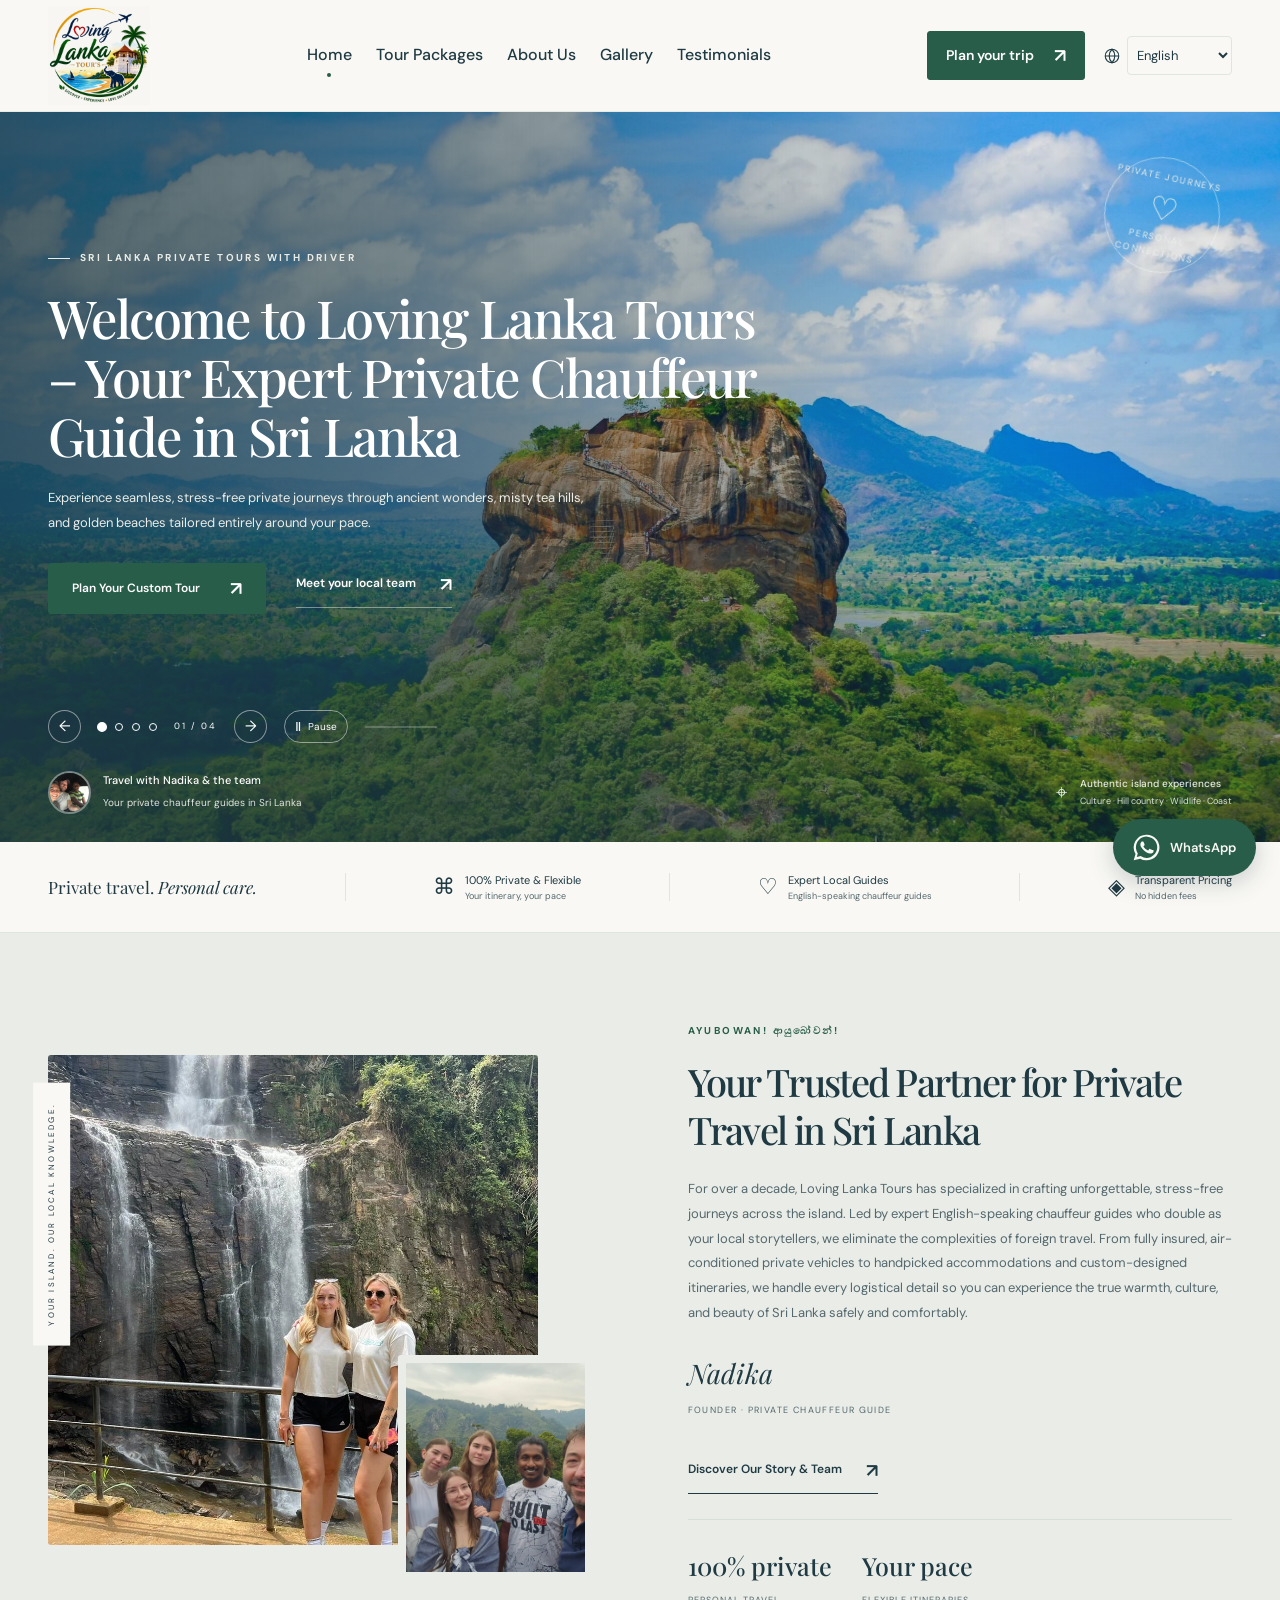
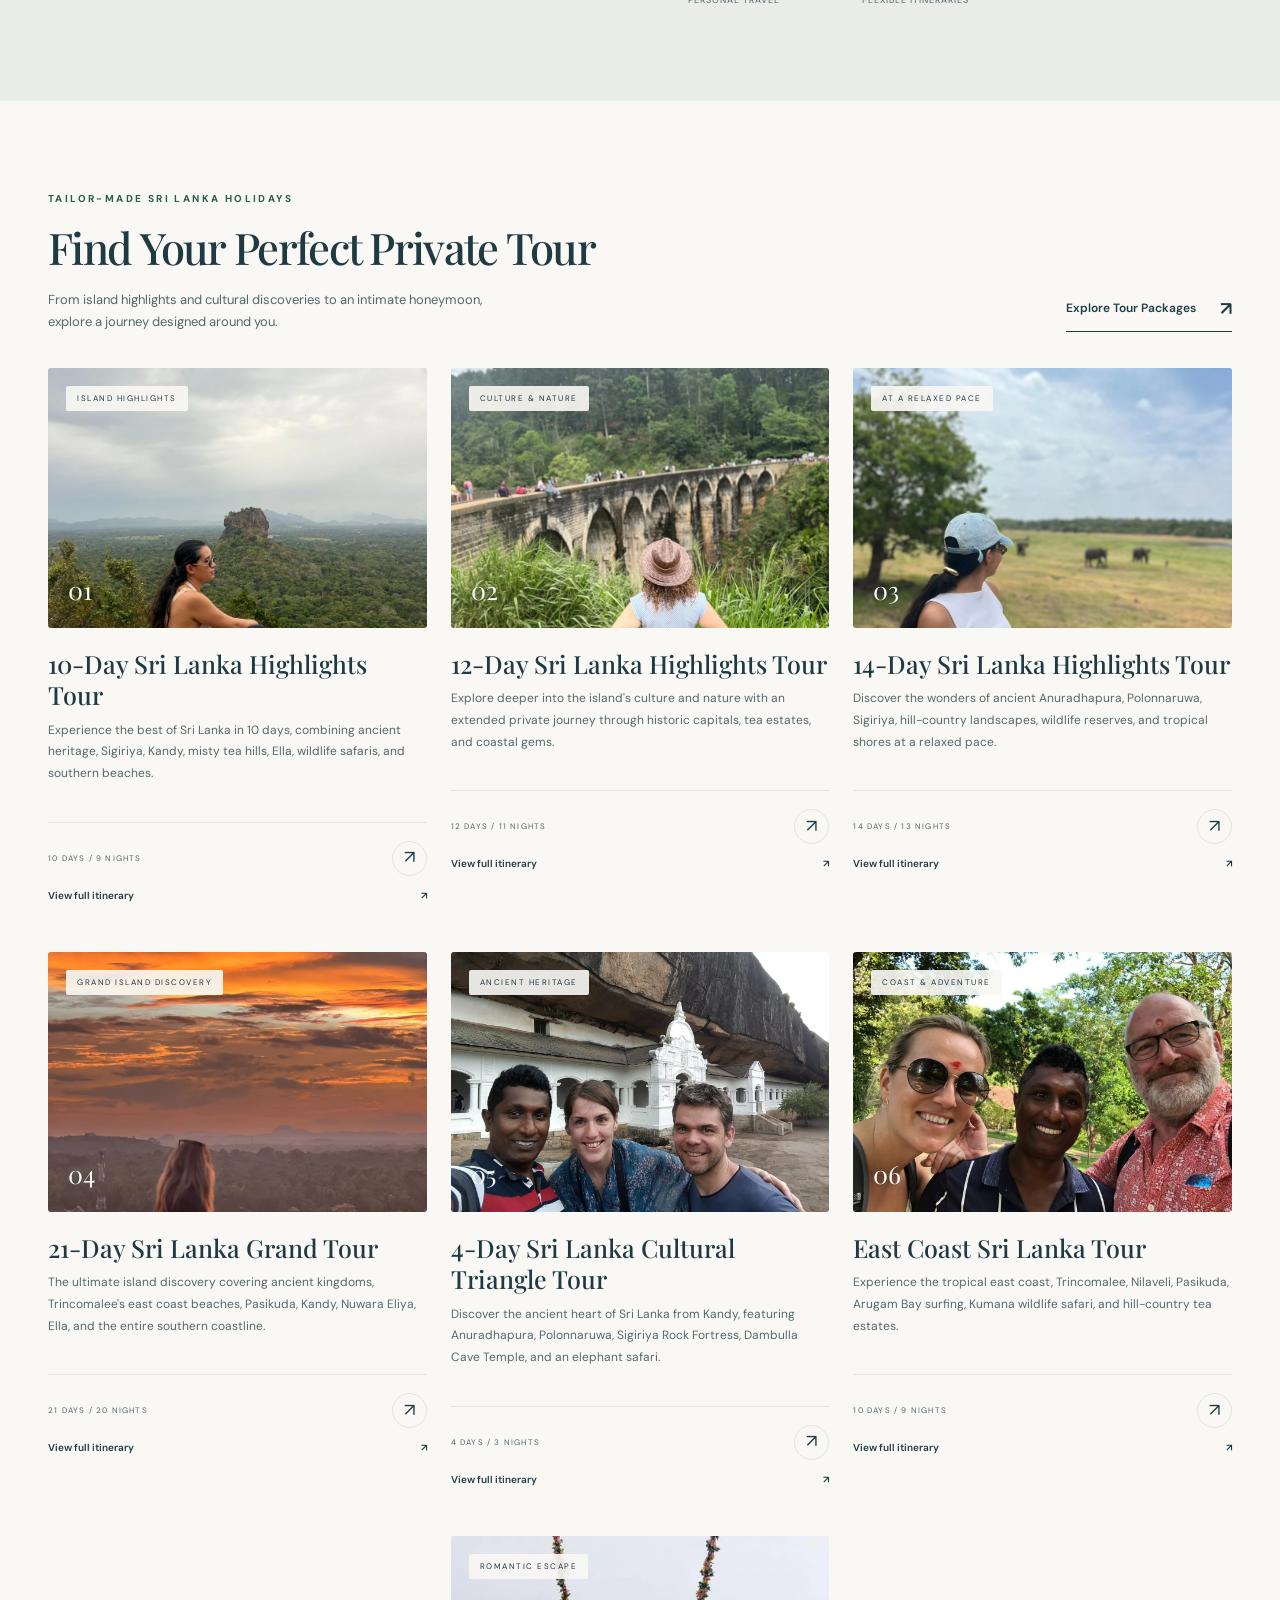
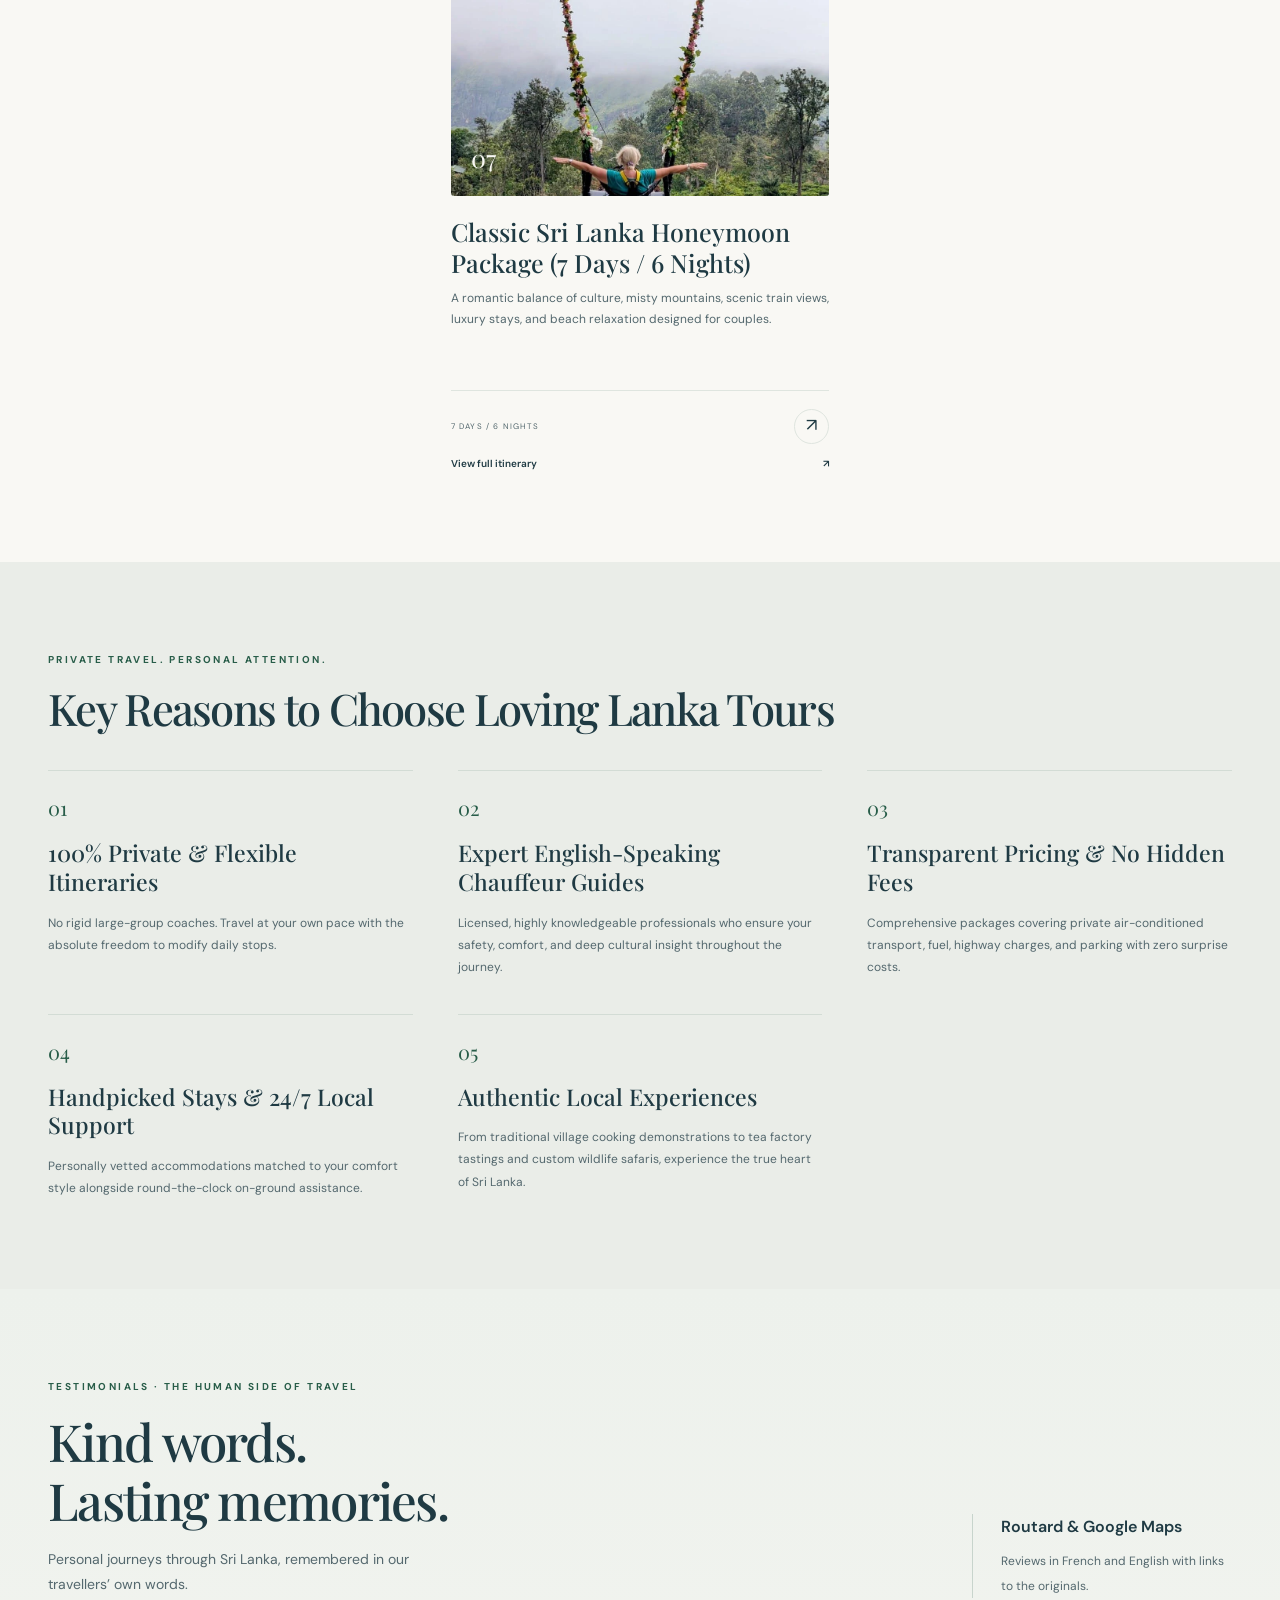
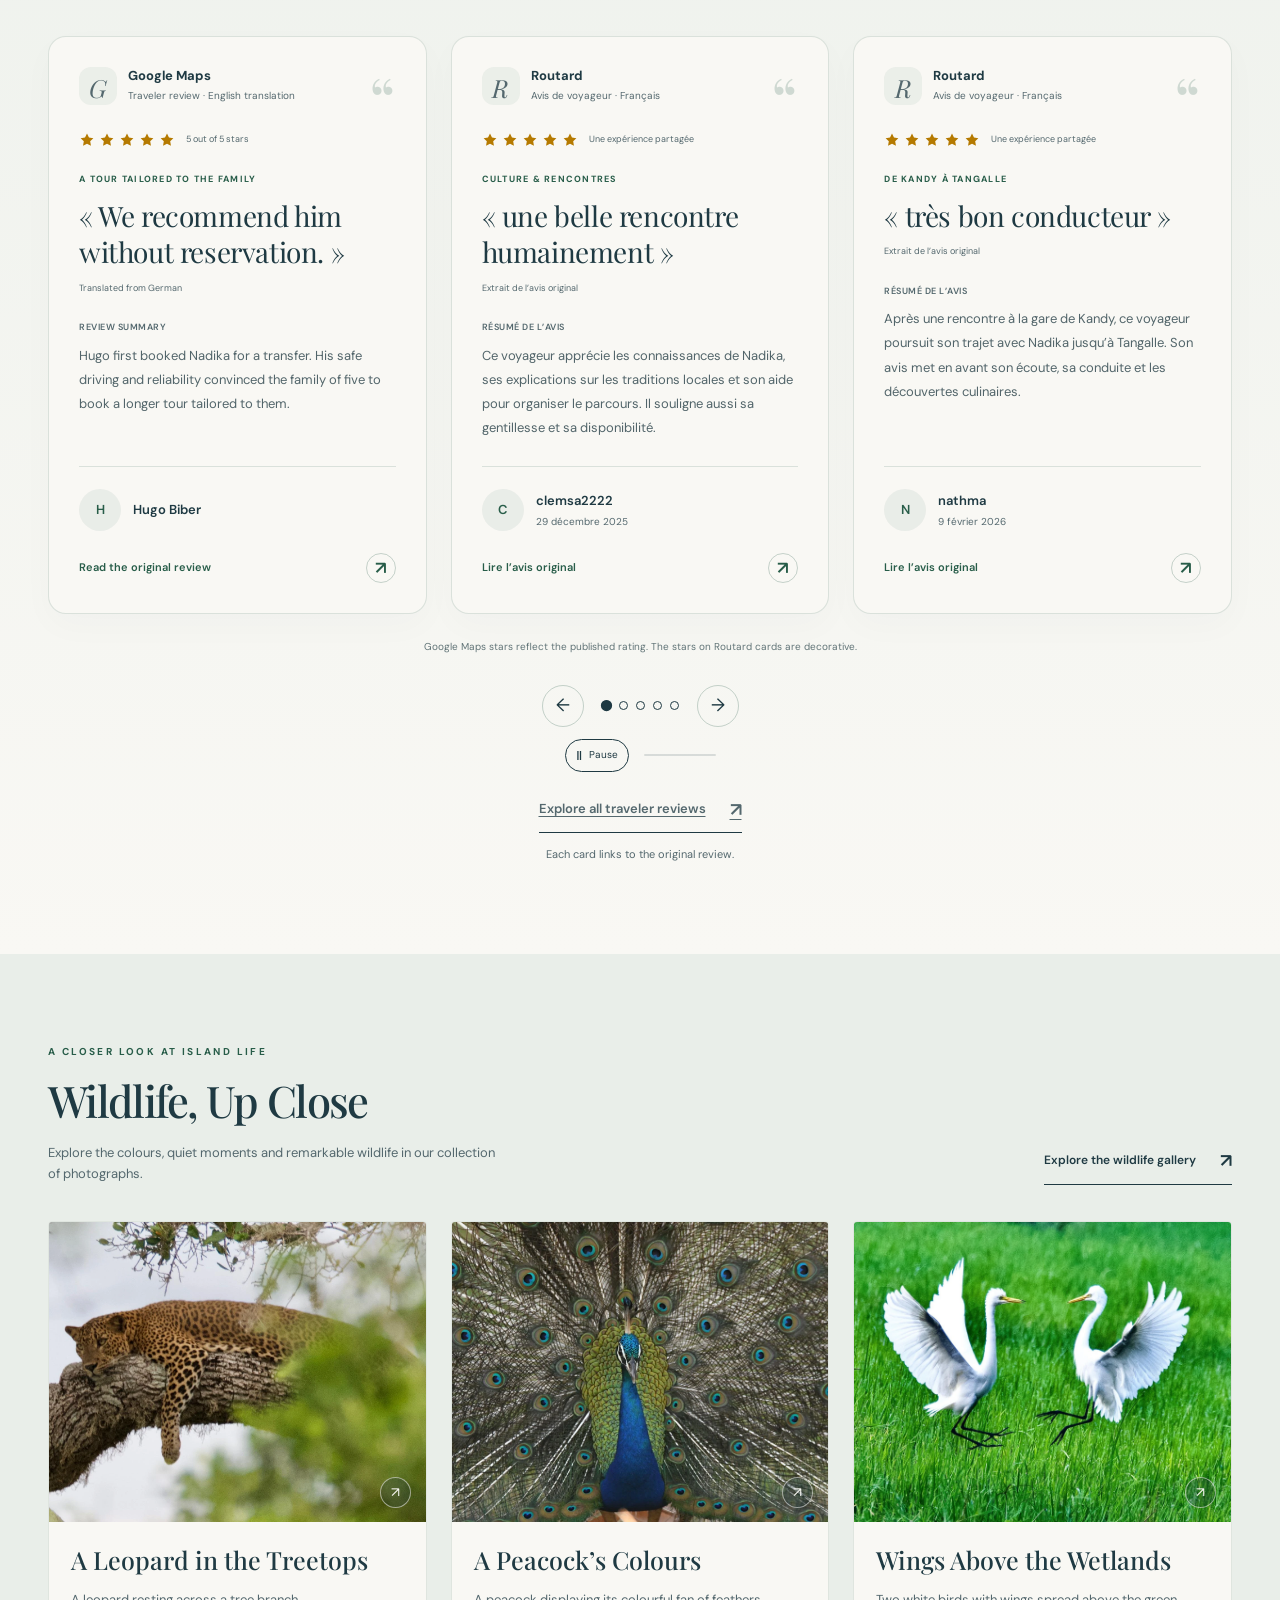
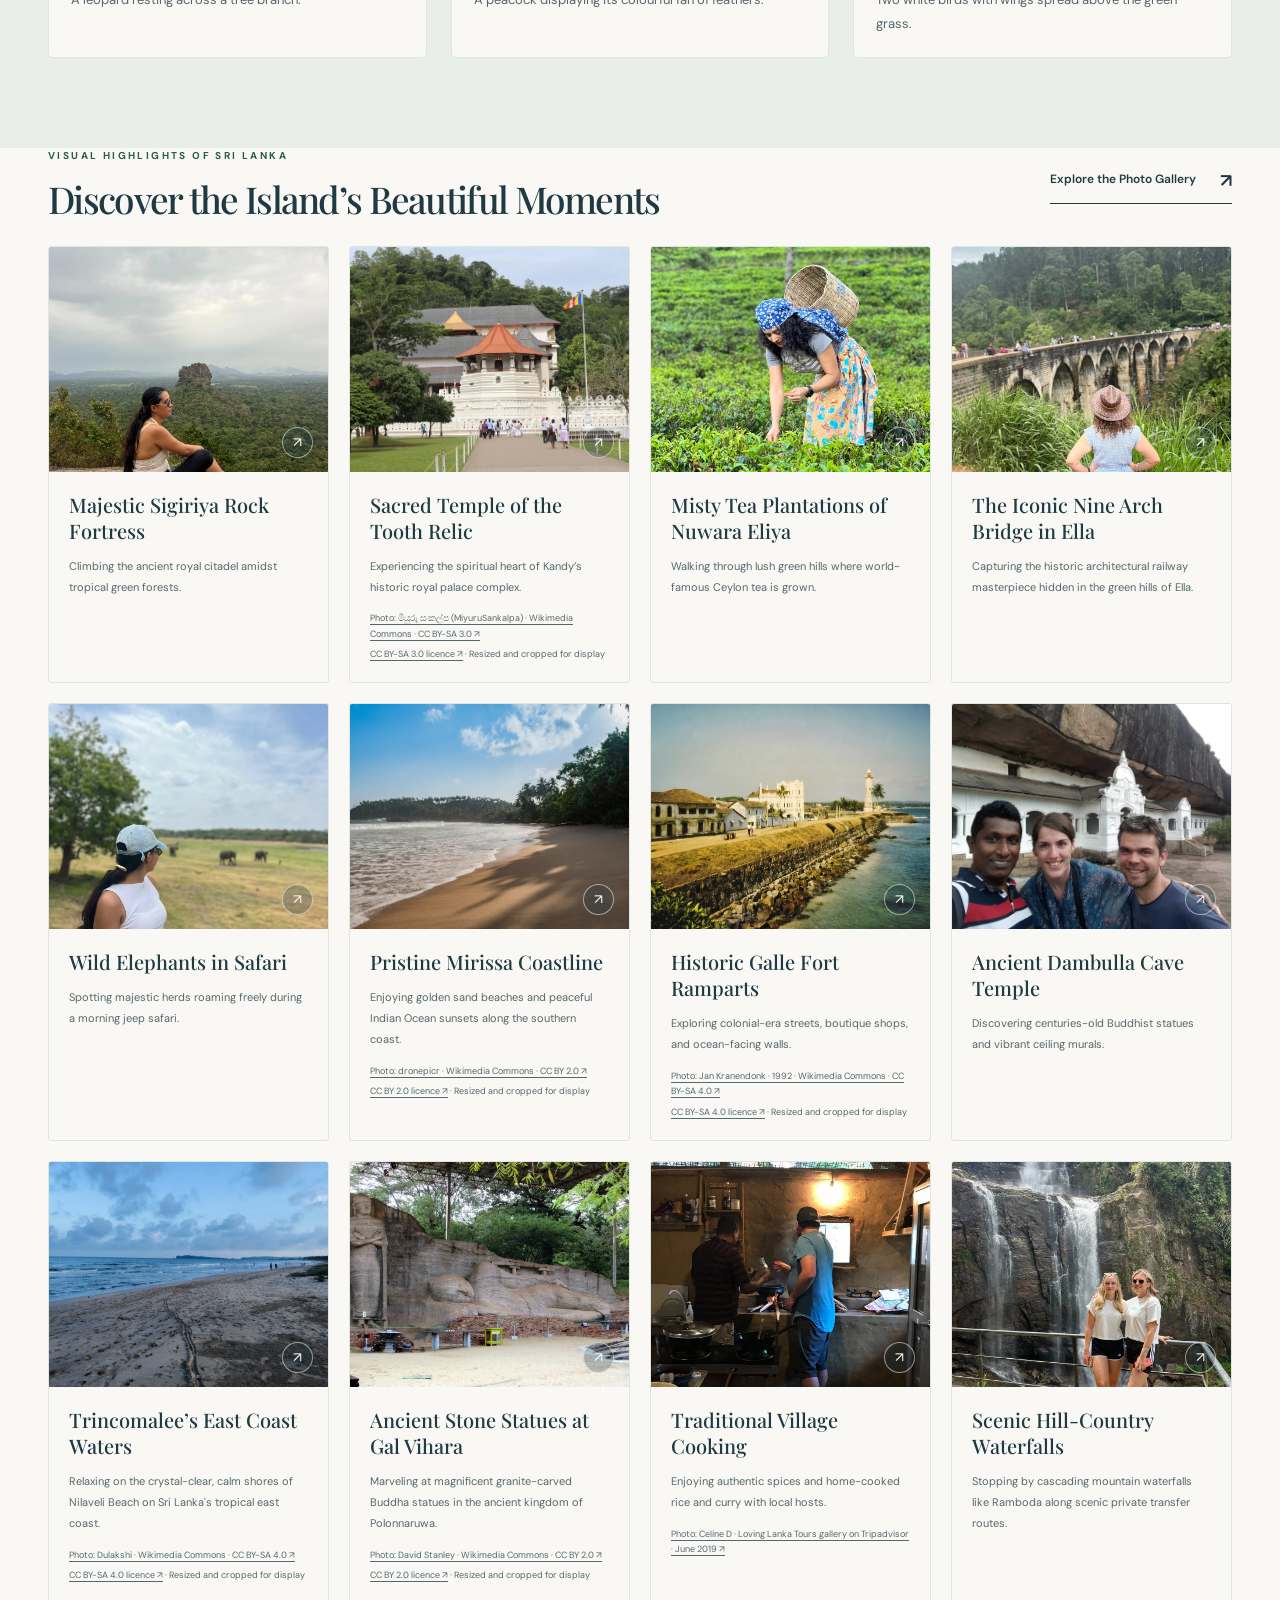
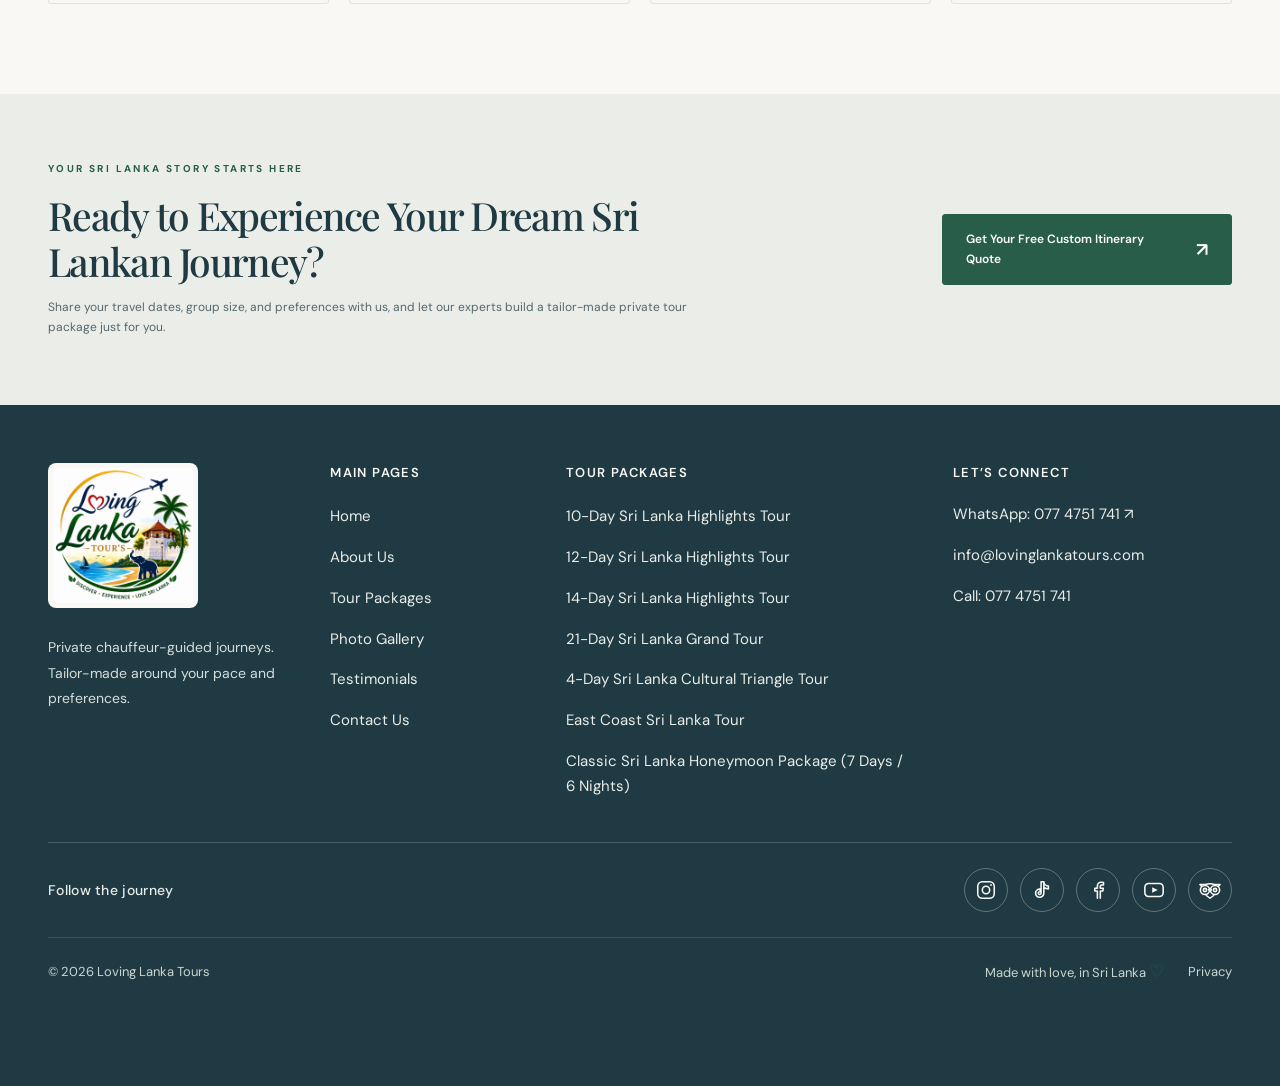
==== commit 0af3d84b: "Make testimonial stars yellow" ====
--- a/index.html
+++ b/index.html
@@ -6,7 +6,7 @@
 <title>Sri Lanka Private Tours With Driver | Loving Lanka Tours</title>
 <meta property="og:type" content="website"><meta property="og:title" content="Sri Lanka Private Tours With Driver | Loving Lanka Tours"><meta property="og:description" content="Sri Lanka private tours with driver. Explore tailor-made holidays, private chauffeur guides, flexible itineraries and authentic experiences with Loving Lanka Tours."><meta property="og:image" content="assets/sigiriya.jpg">
 <link rel="icon" href="assets/loving-lanka-logo.svg" type="image/svg+xml">
-<link rel="stylesheet" href="styles.css?v=20261111-featured-review">
+<link rel="stylesheet" href="styles.css?v=20261111-yellow-stars">
 <script src="content.js?v=20261111-english-review-card" defer></script>
 <script src="tour-content.js" defer></script>
 <script src="app.js?v=20261111-english-review-card" defer></script>
--- a/styles.css
+++ b/styles.css
@@ -93,13 +93,12 @@
 
 /* Refreshed testimonials with decorative five-star accents. */
 .testimonials-section{background:linear-gradient(180deg,#edf1ec 0%,#f9f8f4 100%);padding:90px 0}.testimonials-section .reviews-head{max-width:none;display:flex;align-items:flex-end;justify-content:space-between;gap:45px;text-align:left;margin:0 0 38px}.testimonials-section .reviews-head h2{max-width:650px;font-size:clamp(36px,4vw,52px);line-height:1.14}.testimonials-section .reviews-head p{max-width:380px;color:var(--muted);font-size:14px}.reviews-heading-note{border-left:1px solid #285d4933;padding-left:28px;max-width:260px;flex-shrink:0}.reviews-heading-note b{display:block;font-size:16px;font-weight:600;margin-bottom:8px}.reviews-heading-note span{font-size:12px;line-height:1.8;color:var(--muted)}
-.review-card.sourced-review{padding:30px;border:1px solid #285d4925;border-radius:18px;background:#f9f8f4;box-shadow:0 12px 35px #1f3a4306;transition:box-shadow .25s,border-color .25s;position:relative;overflow:hidden;min-width:0}.review-card.sourced-review:hover{box-shadow:0 18px 45px #1f3a4310;border-color:#285d4960}.review-card-top{display:flex;align-items:center;justify-content:space-between;gap:12px}.sourced-review .review-platform-label{display:flex;align-items:center;gap:11px;letter-spacing:0;color:#1f3a43}.review-source-mark{width:38px;height:38px;border-radius:12px;display:grid;place-items:center;background:#285d4910;color:#285d49;font-family:var(--serif);font-size:25px;font-style:italic;flex-shrink:0}.review-platform-label b{font-size:13px;line-height:1.4;display:block}.review-platform-label small{display:block;font-size:10px;font-weight:400;color:var(--muted);margin-top:3px}.review-quote-mark{font-family:var(--serif);font-size:64px;height:38px;line-height:1;color:#285d4933}.review-star-row{display:flex;flex-wrap:wrap;align-items:center;gap:11px;margin-top:27px}.review-stars{display:inline-flex;align-items:center;gap:4px;color:#285d49;flex-shrink:0}.review-stars svg{height:16px;width:16px}.review-star-row>span:last-child:not(.review-stars){font-size:9px;color:var(--muted)}.sourced-review .review-theme{font-size:9px;letter-spacing:1.25px;color:#285d49;margin-top:24px}.review-card.sourced-review blockquote{font-size:28px;line-height:1.3;letter-spacing:-.4px;margin:12px 0 0;color:#1f3a43}.sourced-review .review-excerpt-label{font-size:9px;margin:11px 0 24px}.review-card.sourced-review .review-summary{font-size:13px;line-height:1.85;color:#52656a}.review-summary>span{font-size:9px;letter-spacing:.5px;text-transform:uppercase;margin-bottom:8px;font-weight:600}.review-card-bottom{margin-top:25px}.sourced-review .review-person{padding-top:22px;border-top:1px solid #285d4925;margin:0;gap:12px}.sourced-review .review-initial{height:42px;width:42px;background:#285d4912;font-size:13px;font-weight:600;color:#285d49}.sourced-review .review-person b{font-size:13px}.sourced-review .review-person small{font-size:10px}.sourced-review .review-original{font-size:11px;text-decoration:none;align-items:center;margin-top:22px;padding-top:0;color:#285d49}.review-link-arrow{width:30px;height:30px;display:grid;place-items:center;border:1px solid #285d4940;border-radius:50%;font-size:18px}.review-original:hover .review-link-arrow{background:#285d49;color:#f9f8f4}.review-star-note{font-size:10px;line-height:1.7;color:#617477;text-align:center;margin-top:24px}.testimonials-section .review-controls{margin-top:30px}.testimonials-section .review-controls .review-arrow{width:42px;height:42px;border-color:#285d4940}.testimonials-section .review-source{margin-top:22px}.testimonials-section .review-source .text-link{font-size:13px}
-.reviews-hero{background:#1f3a43;border-radius:24px;display:grid;grid-template-columns:1.15fr 1fr;gap:55px;padding:56px;margin-top:38px;overflow:hidden;color:#f9f8f4;align-items:center}.reviews-hero-copy>.eyebrow{color:#d2dfd7;font-size:10px;letter-spacing:1.7px;line-height:1.7}.reviews-hero h1{font-family:var(--serif);font-size:clamp(40px,4.6vw,66px);font-weight:500;line-height:1.09;letter-spacing:-1.8px;margin:26px 0}.reviews-hero h1 em{font-weight:400;color:#d1e2d4}.reviews-hero-copy>p{font-size:14px;line-height:1.9;max-width:450px;color:#d8e2dc}.reviews-hero-actions{display:flex;align-items:center;flex-wrap:wrap;gap:22px;margin-top:30px}.reviews-hero-actions .button{font-size:12px;background:#f9f8f4;color:#1f3a43;border-color:#f9f8f4;padding:15px 19px}.reviews-hero-actions .button:hover{background:#dce8df}.reviews-hero-contact{font-size:12px;text-decoration:underline;text-underline-offset:5px}.reviews-hero-source{display:flex;align-items:center;gap:12px;border-top:1px solid #f9f8f42a;margin-top:36px;padding-top:25px;font-size:12px}.reviews-hero-source .review-source-mark{background:#f9f8f418;color:#f9f8f4}.reviews-hero-source small{display:block;font-size:10px;color:#c9d8cf;margin-top:6px}.reviews-hero-photo{position:relative;margin:0;align-self:stretch;min-height:390px;border-radius:16px;overflow:hidden}.reviews-hero-photo:after{content:'';position:absolute;inset:50% 0 0;background:linear-gradient(transparent,#1f3a43dd)}.reviews-hero-photo img{height:100%;width:100%;object-fit:cover;object-position:center}.reviews-hero-photo figcaption{position:absolute;left:26px;bottom:25px;right:26px;z-index:1;font-size:10px;letter-spacing:1px;text-transform:uppercase}.reviews-hero-photo figcaption span{font-family:var(--serif);display:block;font-size:30px;letter-spacing:-.4px;text-transform:none;margin-top:7px}.reviews-page{scroll-margin-top:135px;padding-top:75px}.reviews-list-heading{align-items:end}.reviews-list-heading h2{font-size:clamp(35px,3.8vw,48px);line-height:1.15;margin-top:14px}.reviews-list-heading>p{max-width:350px;font-size:13px;line-height:1.9;color:var(--muted)}.reviews-page .all-supplied-reviews{gap:28px}.reviews-page .sourced-review{padding:36px}.reviews-page .sourced-review blockquote{font-size:36px;max-width:420px}.reviews-page .sourced-review .review-summary{font-size:14px}.all-supplied-reviews .sourced-review:first-child{background:#285d49;color:#f9f8f4;border-color:#285d49}.all-supplied-reviews .sourced-review:first-child :is(.review-platform-label,.review-stars,blockquote,.review-person b,.review-original){color:#f9f8f4}.all-supplied-reviews .sourced-review:first-child :is(.review-platform-label small,.review-star-row>span:last-child,.review-theme,.review-excerpt-label,.review-summary,.review-summary>span,.review-person small){color:#dbe7df}.all-supplied-reviews .sourced-review:first-child :is(.review-source-mark,.review-initial){background:#f9f8f419;color:#f9f8f4}.all-supplied-reviews .sourced-review:first-child .review-quote-mark{color:#f9f8f440}.all-supplied-reviews .sourced-review:first-child :is(.review-person,.review-link-arrow){border-color:#f9f8f440}.reviews-platforms-section{background:#e9eee9}.reviews-platforms-section .section-head h2,.reviews-community .section-head h2{font-size:clamp(32px,3.4vw,44px)}.reviews-platforms-section .review-platform-card,.reviews-community .review-platform-card{border-radius:14px;padding:28px;background:#f9f8f4;border:1px solid #285d4925;transition:border-color .2s,background .2s}.reviews-platforms-section .review-platform-card:hover,.reviews-community .review-platform-card:hover{border-color:#285d49;background:#eef2ed}.reviews-platforms-section .platform-card-heading strong,.reviews-community .platform-card-heading strong{font-size:27px}.reviews-platforms-section .platform-card-copy,.reviews-community .platform-card-copy{font-size:13px;line-height:1.8}.reviews-community{padding-top:65px;padding-bottom:65px}
+.review-card.sourced-review{padding:30px;border:1px solid #285d4925;border-radius:18px;background:#f9f8f4;box-shadow:0 12px 35px #1f3a4306;transition:box-shadow .25s,border-color .25s;position:relative;overflow:hidden;min-width:0}.review-card.sourced-review:hover{box-shadow:0 18px 45px #1f3a4310;border-color:#285d4960}.review-card-top{display:flex;align-items:center;justify-content:space-between;gap:12px}.sourced-review .review-platform-label{display:flex;align-items:center;gap:11px;letter-spacing:0;color:#1f3a43}.review-source-mark{width:38px;height:38px;border-radius:12px;display:grid;place-items:center;background:#285d4910;color:#285d49;font-family:var(--serif);font-size:25px;font-style:italic;flex-shrink:0}.review-platform-label b{font-size:13px;line-height:1.4;display:block}.review-platform-label small{display:block;font-size:10px;font-weight:400;color:var(--muted);margin-top:3px}.review-quote-mark{font-family:var(--serif);font-size:64px;height:38px;line-height:1;color:#285d4933}.review-star-row{display:flex;flex-wrap:wrap;align-items:center;gap:11px;margin-top:27px}.review-stars{display:inline-flex;align-items:center;gap:4px;color:#b57a00;flex-shrink:0}.review-stars svg{height:16px;width:16px}.review-star-row>span:last-child:not(.review-stars){font-size:9px;color:var(--muted)}.sourced-review .review-theme{font-size:9px;letter-spacing:1.25px;color:#285d49;margin-top:24px}.review-card.sourced-review blockquote{font-size:28px;line-height:1.3;letter-spacing:-.4px;margin:12px 0 0;color:#1f3a43}.sourced-review .review-excerpt-label{font-size:9px;margin:11px 0 24px}.review-card.sourced-review .review-summary{font-size:13px;line-height:1.85;color:#52656a}.review-summary>span{font-size:9px;letter-spacing:.5px;text-transform:uppercase;margin-bottom:8px;font-weight:600}.review-card-bottom{margin-top:25px}.sourced-review .review-person{padding-top:22px;border-top:1px solid #285d4925;margin:0;gap:12px}.sourced-review .review-initial{height:42px;width:42px;background:#285d4912;font-size:13px;font-weight:600;color:#285d49}.sourced-review .review-person b{font-size:13px}.sourced-review .review-person small{font-size:10px}.sourced-review .review-original{font-size:11px;text-decoration:none;align-items:center;margin-top:22px;padding-top:0;color:#285d49}.review-link-arrow{width:30px;height:30px;display:grid;place-items:center;border:1px solid #285d4940;border-radius:50%;font-size:18px}.review-original:hover .review-link-arrow{background:#285d49;color:#f9f8f4}.review-star-note{font-size:10px;line-height:1.7;color:#617477;text-align:center;margin-top:24px}.testimonials-section .review-controls{margin-top:30px}.testimonials-section .review-controls .review-arrow{width:42px;height:42px;border-color:#285d4940}.testimonials-section .review-source{margin-top:22px}.testimonials-section .review-source .text-link{font-size:13px}
+.reviews-hero{background:#1f3a43;border-radius:24px;display:grid;grid-template-columns:1.15fr 1fr;gap:55px;padding:56px;margin-top:38px;overflow:hidden;color:#f9f8f4;align-items:center}.reviews-hero-copy>.eyebrow{color:#d2dfd7;font-size:10px;letter-spacing:1.7px;line-height:1.7}.reviews-hero h1{font-family:var(--serif);font-size:clamp(40px,4.6vw,66px);font-weight:500;line-height:1.09;letter-spacing:-1.8px;margin:26px 0}.reviews-hero h1 em{font-weight:400;color:#d1e2d4}.reviews-hero-copy>p{font-size:14px;line-height:1.9;max-width:450px;color:#d8e2dc}.reviews-hero-actions{display:flex;align-items:center;flex-wrap:wrap;gap:22px;margin-top:30px}.reviews-hero-actions .button{font-size:12px;background:#f9f8f4;color:#1f3a43;border-color:#f9f8f4;padding:15px 19px}.reviews-hero-actions .button:hover{background:#dce8df}.reviews-hero-contact{font-size:12px;text-decoration:underline;text-underline-offset:5px}.reviews-hero-source{display:flex;align-items:center;gap:12px;border-top:1px solid #f9f8f42a;margin-top:36px;padding-top:25px;font-size:12px}.reviews-hero-source .review-source-mark{background:#f9f8f418;color:#f9f8f4}.reviews-hero-source small{display:block;font-size:10px;color:#c9d8cf;margin-top:6px}.reviews-hero-photo{position:relative;margin:0;align-self:stretch;min-height:390px;border-radius:16px;overflow:hidden}.reviews-hero-photo:after{content:'';position:absolute;inset:50% 0 0;background:linear-gradient(transparent,#1f3a43dd)}.reviews-hero-photo img{height:100%;width:100%;object-fit:cover;object-position:center}.reviews-hero-photo figcaption{position:absolute;left:26px;bottom:25px;right:26px;z-index:1;font-size:10px;letter-spacing:1px;text-transform:uppercase}.reviews-hero-photo figcaption span{font-family:var(--serif);display:block;font-size:30px;letter-spacing:-.4px;text-transform:none;margin-top:7px}.reviews-page{scroll-margin-top:135px;padding-top:75px}.reviews-list-heading{align-items:end}.reviews-list-heading h2{font-size:clamp(35px,3.8vw,48px);line-height:1.15;margin-top:14px}.reviews-list-heading>p{max-width:350px;font-size:13px;line-height:1.9;color:var(--muted)}.reviews-page .all-supplied-reviews{gap:28px}.reviews-page .sourced-review{padding:36px}.reviews-page .sourced-review blockquote{font-size:36px;max-width:420px}.reviews-page .sourced-review .review-summary{font-size:14px}.all-supplied-reviews .sourced-review:first-child{background:#285d49;color:#f9f8f4;border-color:#285d49}.all-supplied-reviews .sourced-review:first-child :is(.review-platform-label,blockquote,.review-person b,.review-original){color:#f9f8f4}.all-supplied-reviews .sourced-review:first-child :is(.review-platform-label small,.review-star-row>span:last-child,.review-theme,.review-excerpt-label,.review-summary,.review-summary>span,.review-person small){color:#dbe7df}.all-supplied-reviews .sourced-review:first-child :is(.review-source-mark,.review-initial){background:#f9f8f419;color:#f9f8f4}.all-supplied-reviews .sourced-review:first-child .review-quote-mark{color:#f9f8f440}.all-supplied-reviews .sourced-review:first-child :is(.review-person,.review-link-arrow){border-color:#f9f8f440}.reviews-platforms-section{background:#e9eee9}.reviews-platforms-section .section-head h2,.reviews-community .section-head h2{font-size:clamp(32px,3.4vw,44px)}.reviews-platforms-section .review-platform-card,.reviews-community .review-platform-card{border-radius:14px;padding:28px;background:#f9f8f4;border:1px solid #285d4925;transition:border-color .2s,background .2s}.reviews-platforms-section .review-platform-card:hover,.reviews-community .review-platform-card:hover{border-color:#285d49;background:#eef2ed}.reviews-platforms-section .platform-card-heading strong,.reviews-community .platform-card-heading strong{font-size:27px}.reviews-platforms-section .platform-card-copy,.reviews-community .platform-card-copy{font-size:13px;line-height:1.8}.reviews-community{padding-top:65px;padding-bottom:65px}
 @media(max-width:1000px){.reviews-hero{gap:30px;padding:36px}.reviews-hero h1{font-size:45px}.reviews-hero-photo{min-height:380px}.sourced-review.review-card{padding:23px}.review-card.sourced-review blockquote{font-size:25px}.reviews-page .sourced-review{padding:30px}.reviews-page .sourced-review blockquote{font-size:31px}}
 @media(max-width:650px){.testimonials-section{padding:60px 0}.testimonials-section .reviews-head{display:block}.testimonials-section .reviews-head h2{font-size:37px}.reviews-heading-note{border-left:0;border-top:1px solid #285d4925;padding:18px 0 0;max-width:none;margin-top:22px}.reviews-heading-note b{font-size:14px;margin-bottom:4px}.review-card.sourced-review{padding:26px;border-radius:16px}.review-card.sourced-review blockquote{font-size:29px}.review-card.sourced-review .review-summary{font-size:14px}.review-star-note{font-size:10px;text-align:left;margin-top:20px}.reviews-hero{grid-template-columns:1fr;gap:30px;padding:28px 24px;margin-top:24px;border-radius:18px}.reviews-hero h1{font-size:43px;letter-spacing:-1.2px;margin:22px 0}.reviews-hero-copy>p{font-size:13px}.reviews-hero-photo{min-height:0;height:280px}.reviews-hero-photo figcaption{left:20px;bottom:20px}.reviews-hero-photo figcaption span{font-size:28px}.reviews-hero-source{margin-top:26px;padding-top:20px}.reviews-page{padding-top:55px}.reviews-list-heading>p{margin-top:22px}.reviews-page .all-supplied-reviews{gap:22px}.reviews-page .sourced-review{padding:26px}.reviews-page .sourced-review blockquote{font-size:30px}.reviews-platforms-section .review-platform-card,.reviews-community .review-platform-card{padding:25px}.reviews-hero-actions{gap:20px}.reviews-hero-actions .button{padding:14px 17px}}
 @media(prefers-reduced-motion:reduce){.review-card.sourced-review,.reviews-platforms-section .review-platform-card,.reviews-community .review-platform-card{transition:none}}
 
 .sourced-review .review-platform-label>span:last-child{color:inherit}.all-supplied-reviews .sourced-review:first-child .review-platform-label b{color:#f9f8f4}
 
-.rated-review .review-stars{color:#94600b}
-.all-supplied-reviews .rated-review:first-child .review-stars{color:#ffda87}
+.all-supplied-reviews .sourced-review:first-child .review-stars{color:#ffd54a}
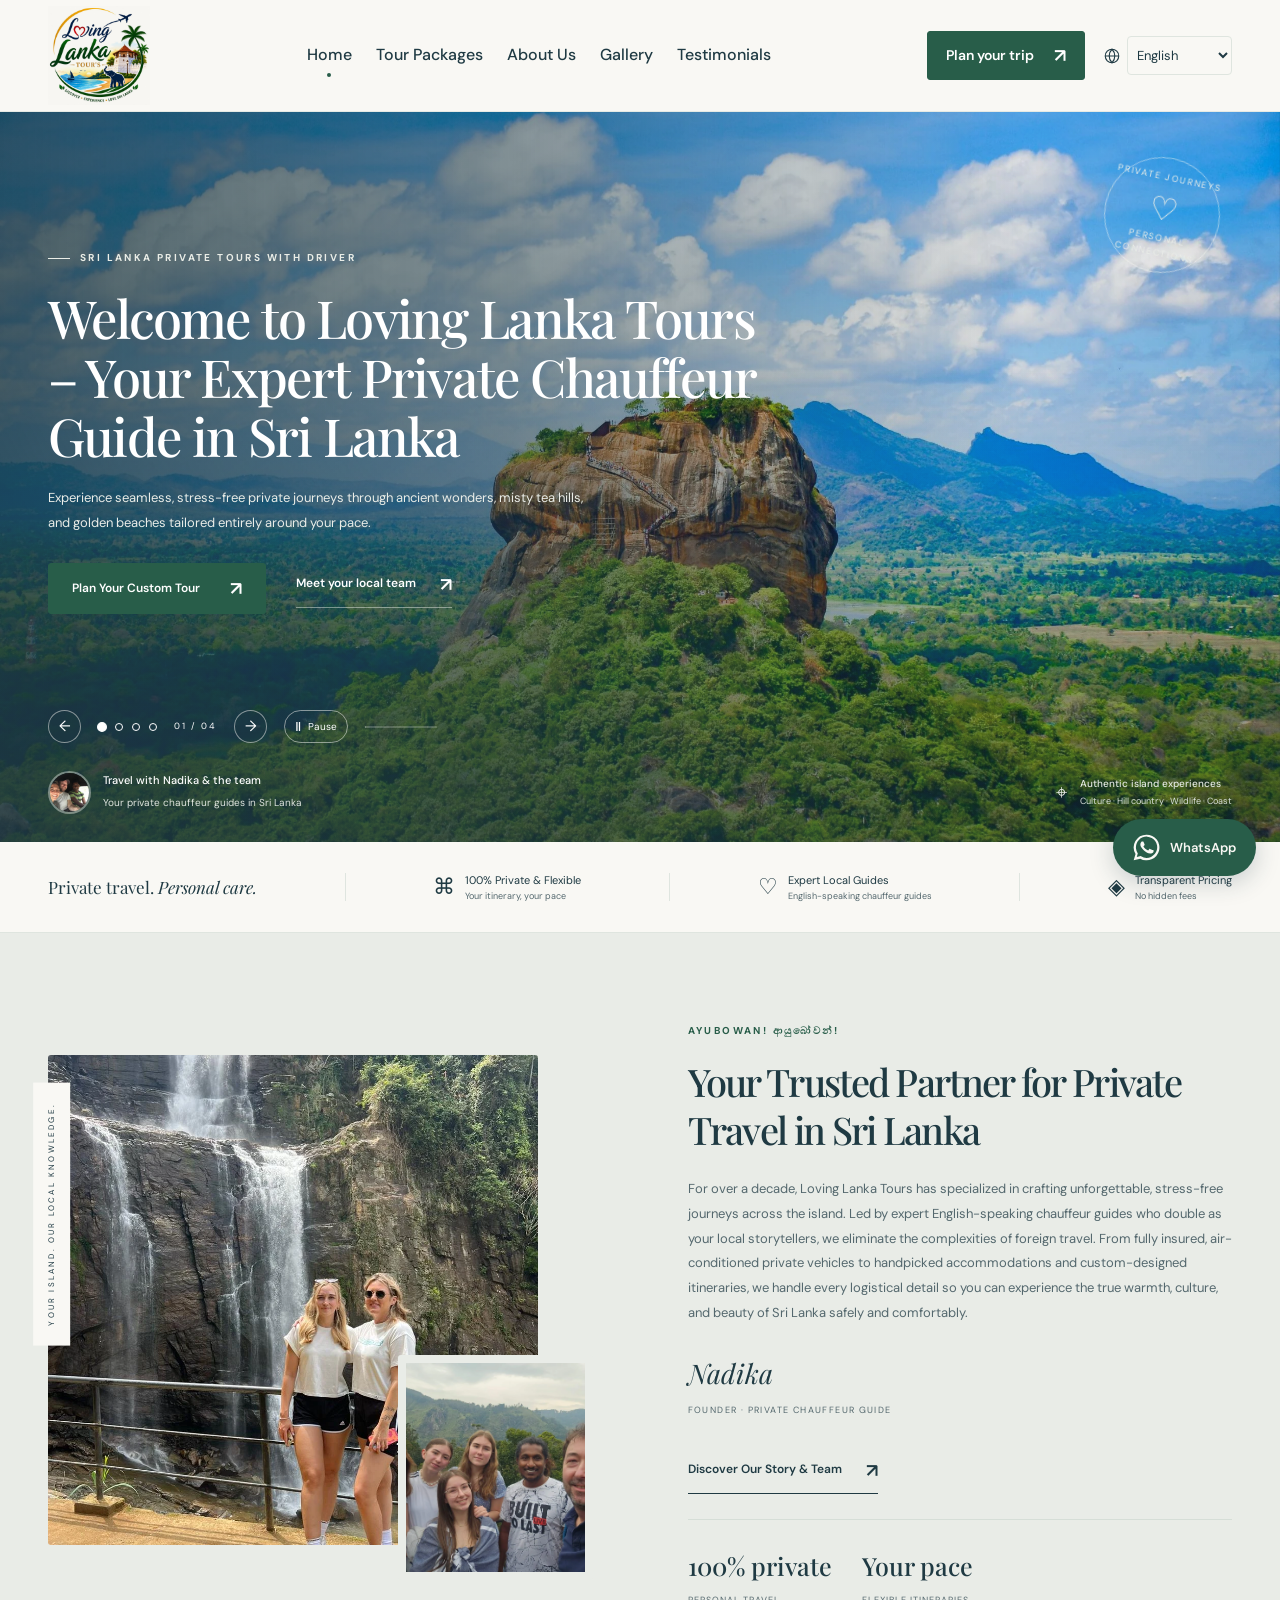
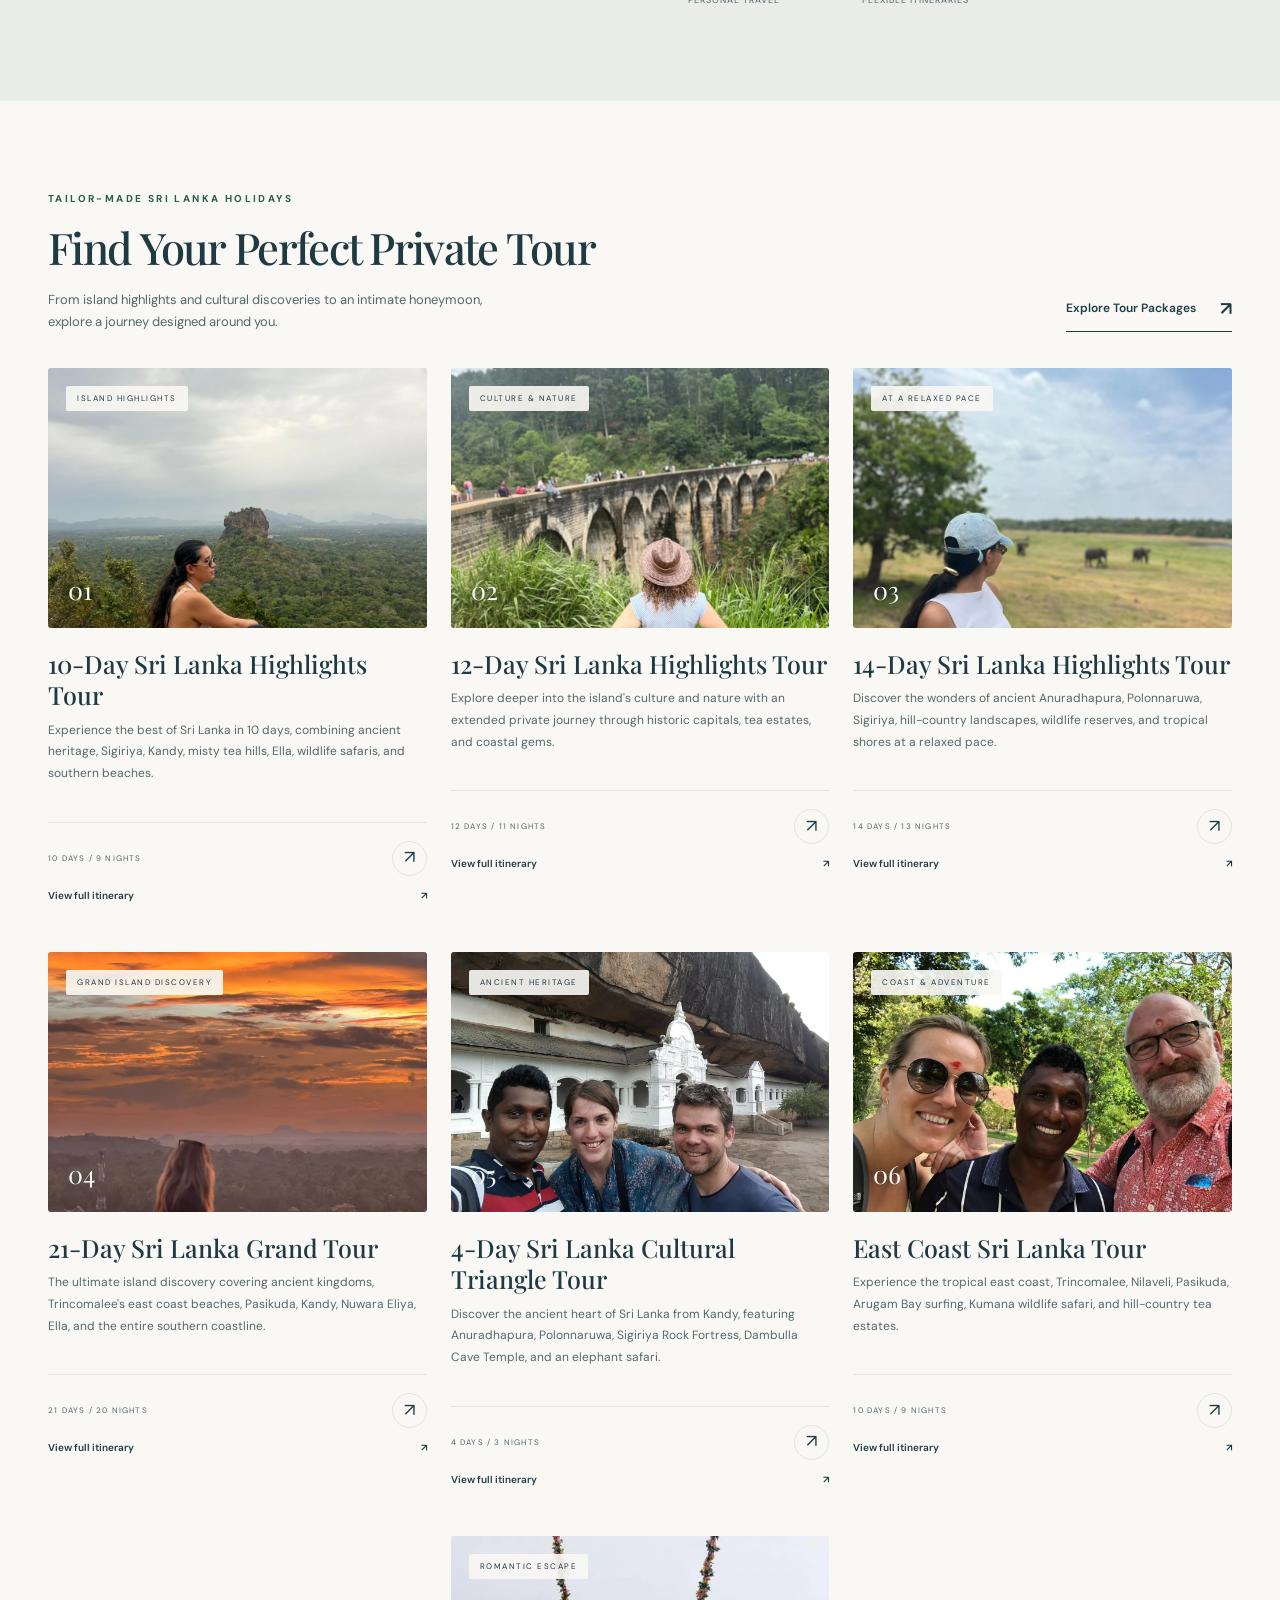
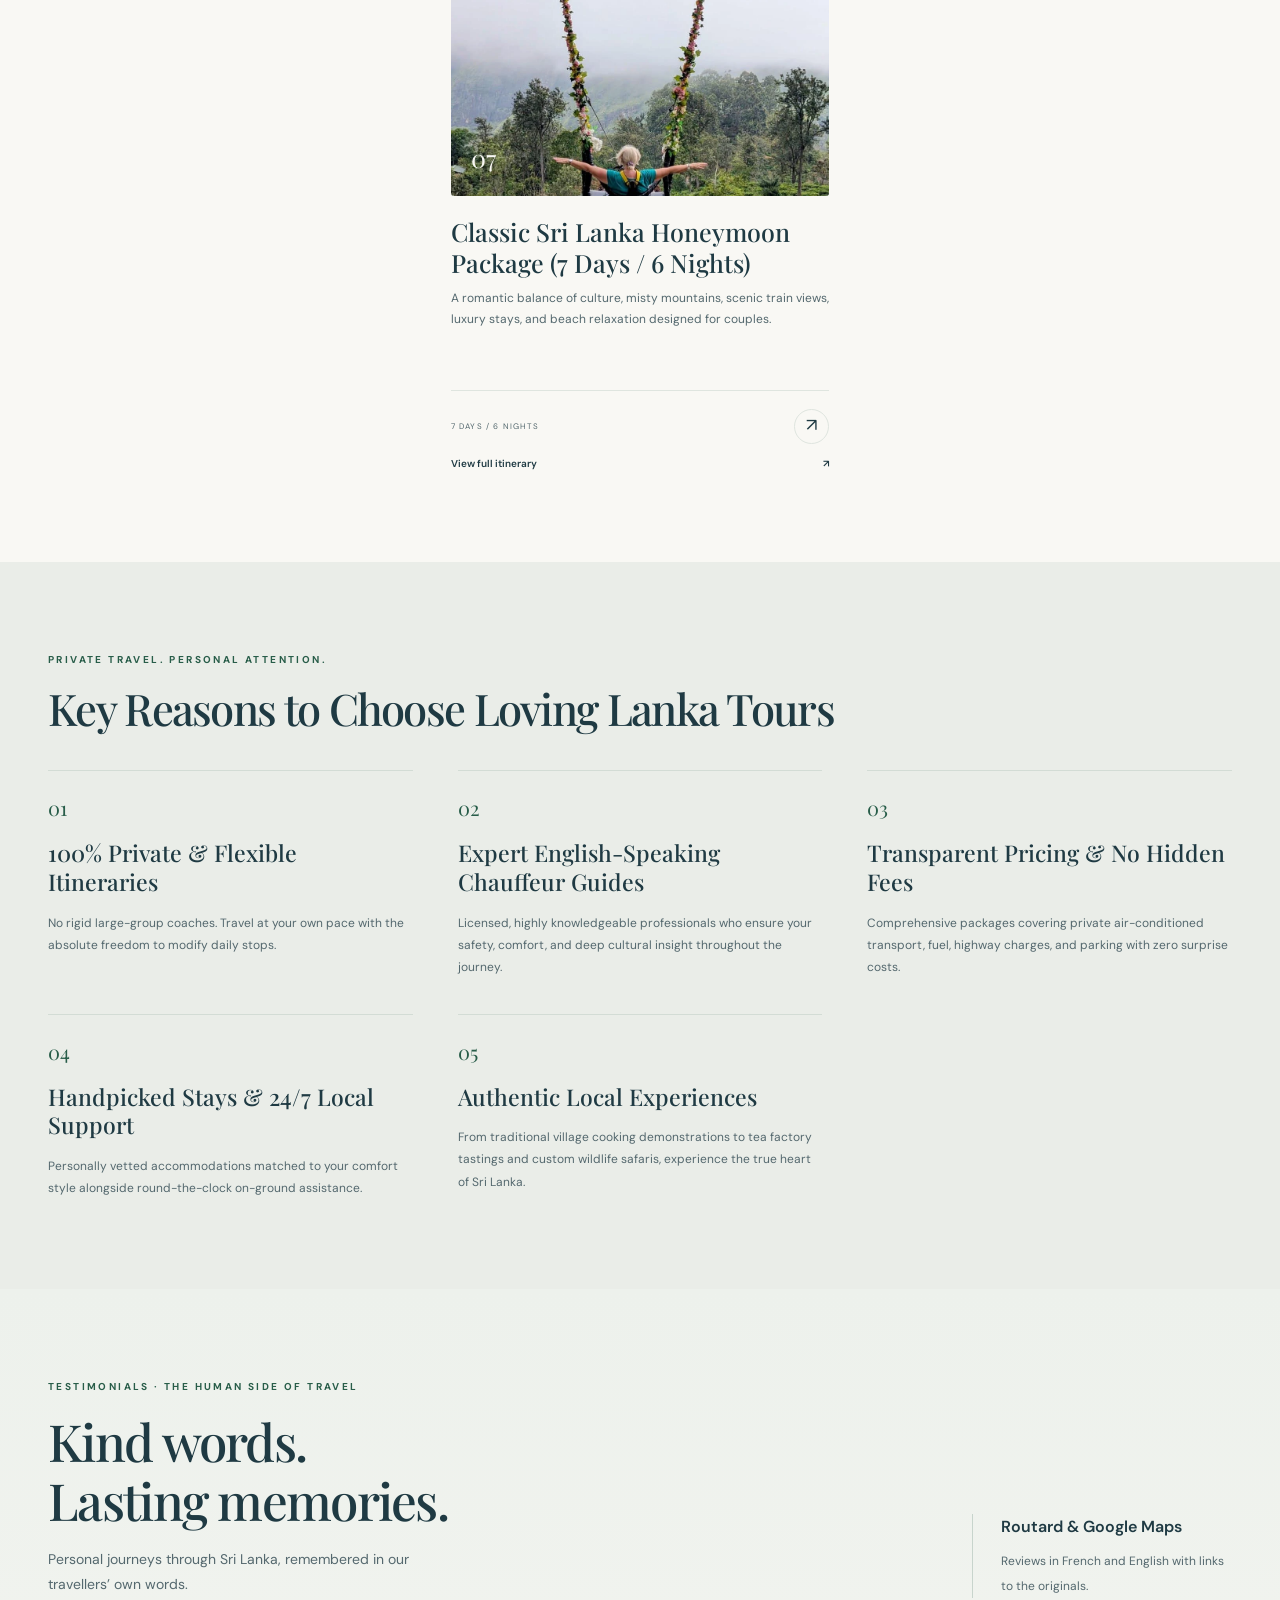
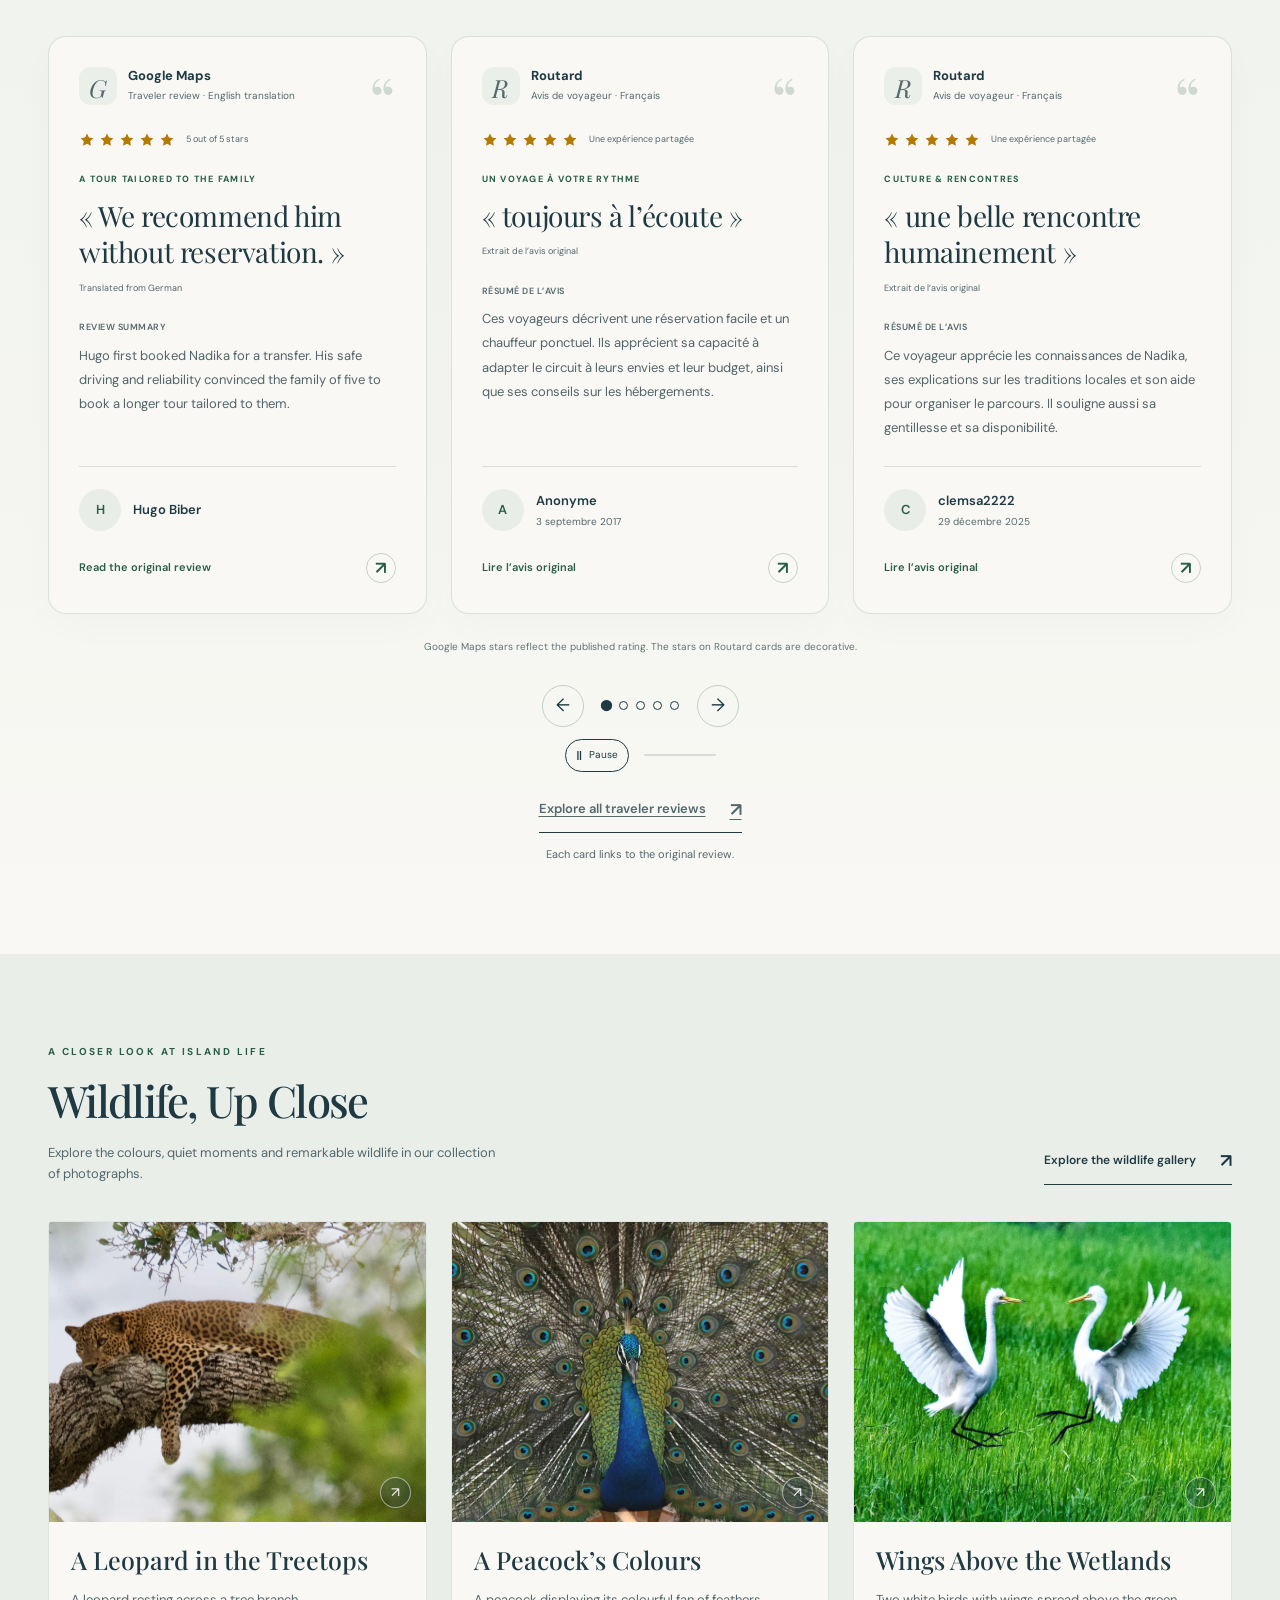
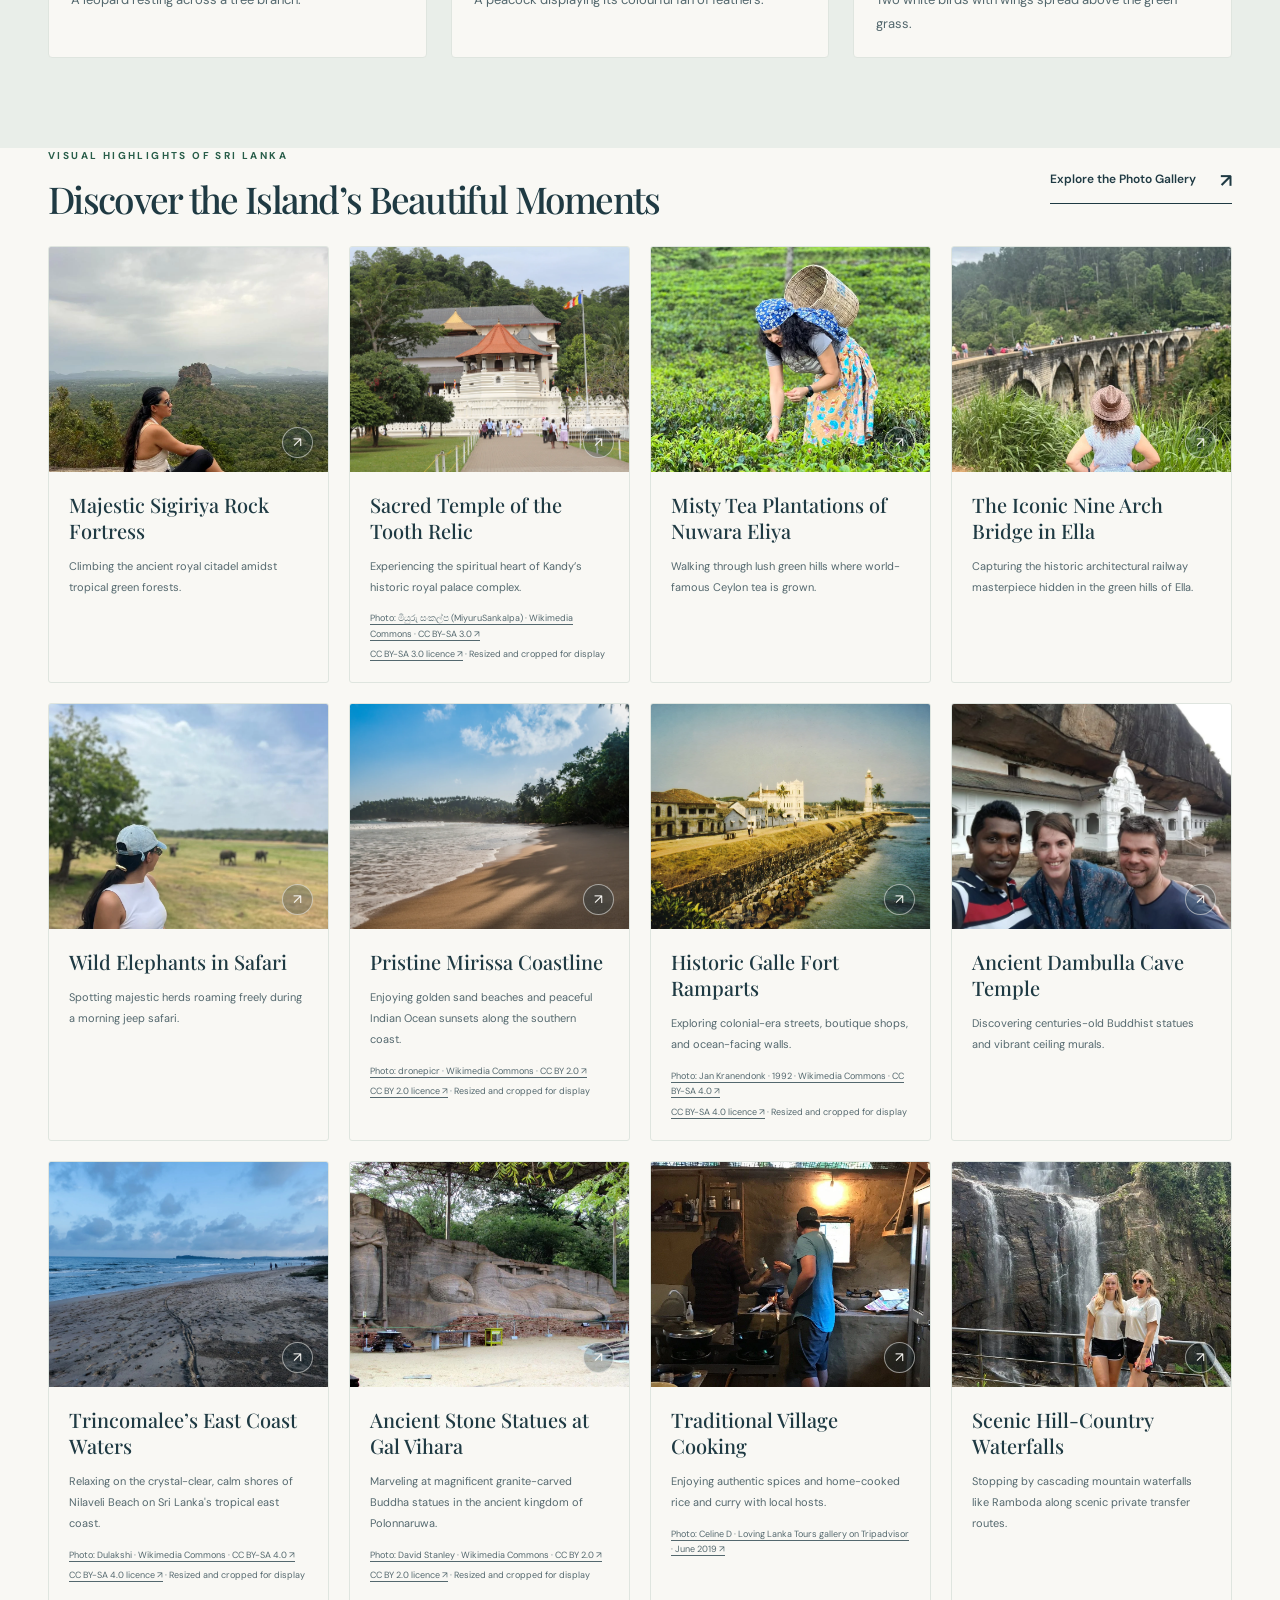
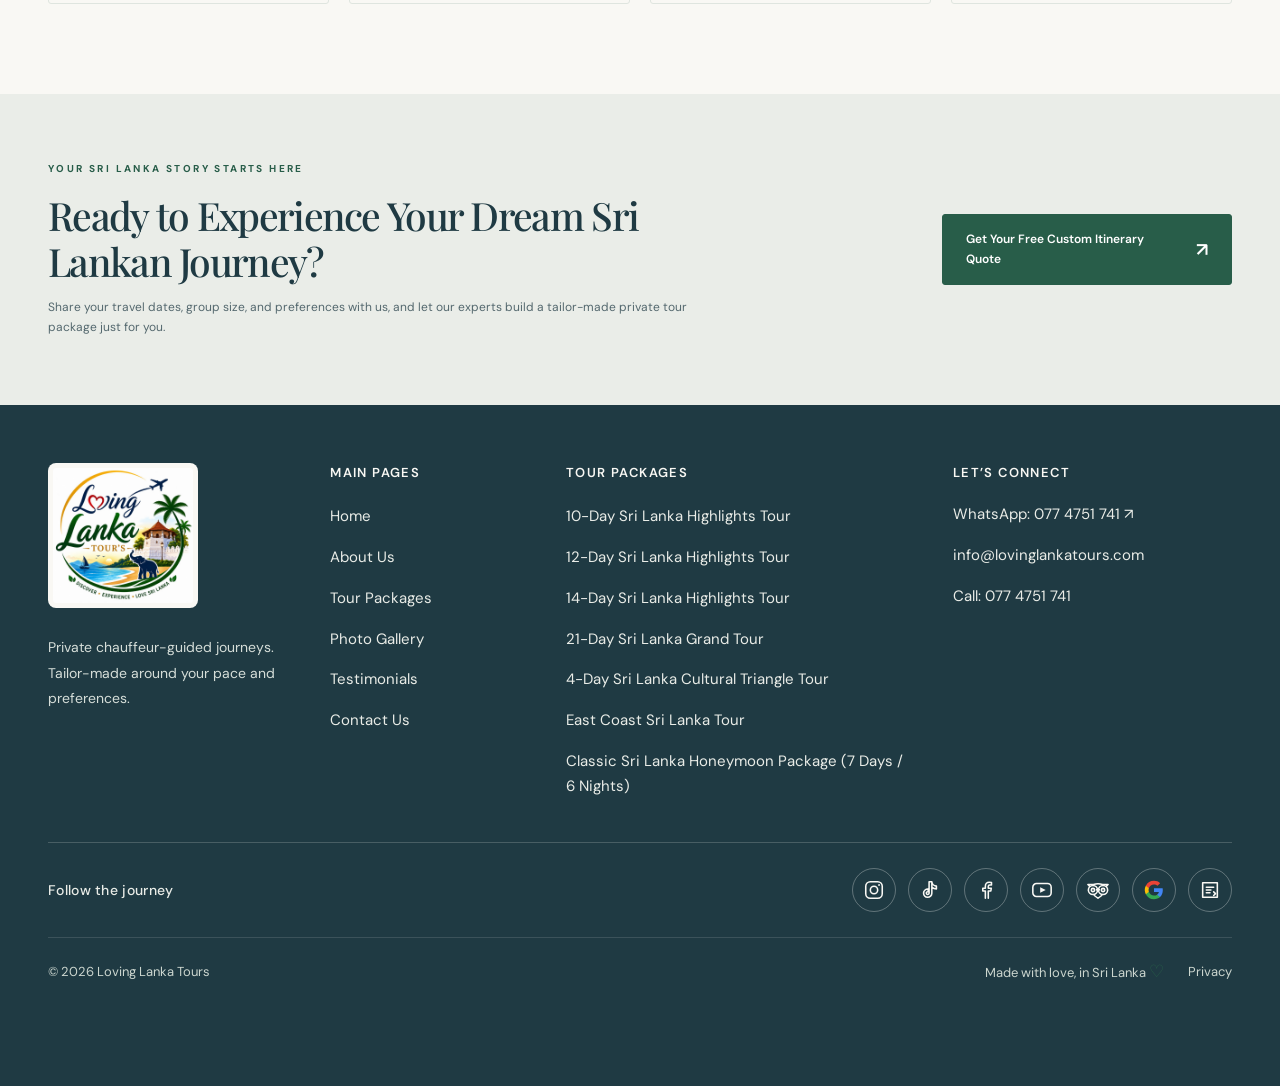
==== commit bb2f982b: "Update homepage photo and review links" ====
--- a/index.html
+++ b/index.html
@@ -9,7 +9,7 @@
 <link rel="stylesheet" href="styles.css?v=20261111-yellow-stars">
 <script src="content.js?v=20261111-english-review-card" defer></script>
 <script src="tour-content.js" defer></script>
-<script src="app.js?v=20261111-english-review-card" defer></script>
+<script src="app.js?v=20261127-google-gyg-social" defer></script>
 <script src="motion.js?v=20261106-contact-reviews" defer></script>
 <script src="language.js?v=20261111-english-review-card" defer></script>
 <script src="whatsapp-chat.js?v=20261030-chat" defer></script>
@@ -26,10 +26,10 @@
 </header>
 <main id="main"><section class="hero content-hero" aria-roledescription="carousel" aria-label="Sri Lanka private tours"><img class="hero-image" id="hero-image" src="assets/hero-sigiriya-photo.webp" alt="Sigiriya Rock Fortress surrounded by green forest under a bright blue sky" fetchpriority="high"><div class="wrap hero-content"><span class="eyebrow">SRI LANKA PRIVATE TOURS WITH DRIVER</span><div id="hero-copy" aria-live="off" aria-atomic="true"><h1 id="hero-heading">Welcome to Loving Lanka Tours – Your Expert Private Chauffeur Guide in Sri Lanka</h1><p id="hero-caption">Experience seamless, stress-free private journeys through ancient wonders, misty tea hills, and golden beaches tailored entirely around your pace.</p></div><div class="hero-actions"><a id="hero-cta" class="button" href="contact.html">Plan Your Custom Tour <span aria-hidden="true">↗</span></a><a class="text-link" href="about.html">Meet your local team <span aria-hidden="true">↗</span></a></div></div><div class="hero-badge"><span>PRIVATE JOURNEYS</span><b>♡</b><span>PERSONAL CONNECTIONS</span></div><div class="hero-slider-controls wrap"><button class="hero-arrow" data-hero-direction="-1" aria-label="Previous hero slide">←</button><div class="hero-dots" aria-label="Choose a hero slide"><button data-hero-slide="0" aria-label="Slide 1: Welcome to Loving Lanka Tours – Your Expert Private Chauffeur Guide in Sri Lanka" aria-pressed="true"></button><button data-hero-slide="1" aria-label="Slide 2: Uncover the Wonders of the Cultural Triangle" aria-pressed="false"></button><button data-hero-slide="2" aria-label="Slide 3: Journey Through Ceylon’s Misty Tea Plantations" aria-pressed="false"></button><button data-hero-slide="3" aria-label="Slide 4: Track Wild Elephants &amp; Relax on Pristine Shores" aria-pressed="false"></button></div><span id="hero-count">01 / 04</span><button class="hero-arrow" data-hero-direction="1" aria-label="Next hero slide">→</button><button class="slider-playback" data-slider-pause="hero" aria-label="Pause hero slideshow" aria-pressed="false"><span aria-hidden="true">Ⅱ</span><span class="playback-label">Pause</span></button><span class="slider-progress" aria-hidden="true"><span class="slider-progress-fill"></span></span></div><div class="wrap hero-bottom"><a class="hero-guide" href="about.html"><img src="assets/guest-55.jpg" alt=""><div><b>Travel with Nadika & the team</b><small>Your private chauffeur guides in Sri Lanka</small></div></a><div class="hero-location"><span aria-hidden="true">⌖</span><div><b>Authentic island experiences</b><small>Culture · Hill country · Wildlife · Coast</small></div></div></div></section>
  <div class="trust-strip"><div class="wrap trust-inner"><span class="trust-intro">Private travel. <em>Personal care.</em></span><span class="trust-divider"></span><div class="trust-item"><span class="trust-icon" aria-hidden="true">⌘</span><div>100% Private & Flexible<small>Your itinerary, your pace</small></div></div><span class="trust-divider"></span><div class="trust-item"><span class="trust-icon" aria-hidden="true">♡</span><div>Expert Local Guides<small>English-speaking chauffeur guides</small></div></div><span class="trust-divider"></span><div class="trust-item"><span class="trust-icon" aria-hidden="true">◈</span><div>Transparent Pricing<small>No hidden fees</small></div></div></div></div>
- <section class="section about-section"><div class="wrap about-grid"><div class="about-photos"><img class="about-main" src="assets/lanka-guest-06.webp" alt="Travellers visiting a cascading Sri Lankan waterfall" loading="lazy"><img class="about-small" src="assets/lanka-guest-12.webp" alt="A local guide and travellers in Sri Lanka’s hill country" loading="lazy"><span class="about-label">YOUR ISLAND. OUR LOCAL KNOWLEDGE.</span></div><div class="about-text"><span class="eyebrow pink">AYUBOWAN! ආයුබෝවන්!</span><h2>Your Trusted Partner for Private Travel in Sri Lanka</h2><p>For over a decade, Loving Lanka Tours has specialized in crafting unforgettable, stress-free journeys across the island. Led by expert English-speaking chauffeur guides who double as your local storytellers, we eliminate the complexities of foreign travel. From fully insured, air-conditioned private vehicles to handpicked accommodations and custom-designed itineraries, we handle every logistical detail so you can experience the true warmth, culture, and beauty of Sri Lanka safely and comfortably.</p><p class="signature">Nadika</p><span class="signature-label">FOUNDER · PRIVATE CHAUFFEUR GUIDE</span><a class="text-link" href="about.html">Discover Our Story &amp; Team <span aria-hidden="true">↗</span></a><div class="about-values"><div><b>100% private</b><small>PERSONAL TRAVEL</small></div><div><b>Your pace</b><small>FLEXIBLE ITINERARIES</small></div></div></div></div></section><section class="section"><div class="wrap"><div class="section-head"><div><span class="eyebrow pink">TAILOR-MADE SRI LANKA HOLIDAYS</span><h2>Find Your Perfect Private Tour</h2><p>From island highlights and cultural discoveries to an intimate honeymoon, explore a journey designed around you.</p></div><a class="text-link" href="tours.html">Explore Tour Packages <span aria-hidden="true">↗</span></a></div><div class="journey-grid package-grid"><article class="journey-card"><a class="journey-card-link" href="tour-highlights-10.html" aria-label="View 10-Day Sri Lanka Highlights Tour itinerary"><div class="journey-photo"><img src="assets/lanka-guest-01.webp" alt="A traveller looking towards Sigiriya Rock Fortress" loading="lazy"><span class="journey-tag">Island highlights</span><span class="journey-num">01</span></div><h3>10-Day Sri Lanka Highlights Tour</h3><p>Experience the best of Sri Lanka in 10 days, combining ancient heritage, Sigiriya, Kandy, misty tea hills, Ella, wildlife safaris, and southern beaches.</p><div class="journey-bottom"><span class="journey-meta">10 Days / 9 Nights</span><span class="circle-button" aria-hidden="true">↗</span></div><span class="tour-request-link">View full itinerary <span aria-hidden="true">↗</span></span></a></article><article class="journey-card"><a class="journey-card-link" href="tour-highlights-12.html" aria-label="View 12-Day Sri Lanka Highlights Tour itinerary"><div class="journey-photo"><img src="assets/lanka-guest-31.webp" alt="A traveller beside Ella’s Nine Arch Bridge" loading="lazy"><span class="journey-tag">Culture &amp; nature</span><span class="journey-num">02</span></div><h3>12-Day Sri Lanka Highlights Tour</h3><p>Explore deeper into the island&#39;s culture and nature with an extended private journey through historic capitals, tea estates, and coastal gems.</p><div class="journey-bottom"><span class="journey-meta">12 Days / 11 Nights</span><span class="circle-button" aria-hidden="true">↗</span></div><span class="tour-request-link">View full itinerary <span aria-hidden="true">↗</span></span></a></article><article class="journey-card"><a class="journey-card-link" href="tour-highlights-14.html" aria-label="View 14-Day Sri Lanka Highlights Tour itinerary"><div class="journey-photo"><img src="assets/lanka-guest-25.webp" alt="A traveller watching wild elephants from a safari vehicle" loading="lazy"><span class="journey-tag">At a relaxed pace</span><span class="journey-num">03</span></div><h3>14-Day Sri Lanka Highlights Tour</h3><p>Discover the wonders of ancient Anuradhapura, Polonnaruwa, Sigiriya, hill-country landscapes, wildlife reserves, and tropical shores at a relaxed pace.</p><div class="journey-bottom"><span class="journey-meta">14 Days / 13 Nights</span><span class="circle-button" aria-hidden="true">↗</span></div><span class="tour-request-link">View full itinerary <span aria-hidden="true">↗</span></span></a></article><article class="journey-card"><a class="journey-card-link" href="tour-grand-21.html" aria-label="View 21-Day Sri Lanka Grand Tour itinerary"><div class="journey-photo"><img src="assets/lanka-guest-29.webp" alt="A colourful sunset above Sri Lanka’s tropical forest" loading="lazy"><span class="journey-tag">Grand island discovery</span><span class="journey-num">04</span></div><h3>21-Day Sri Lanka Grand Tour</h3><p>The ultimate island discovery covering ancient kingdoms, Trincomalee&#39;s east coast beaches, Pasikuda, Kandy, Nuwara Eliya, Ella, and the entire southern coastline.</p><div class="journey-bottom"><span class="journey-meta">21 Days / 20 Nights</span><span class="circle-button" aria-hidden="true">↗</span></div><span class="tour-request-link">View full itinerary <span aria-hidden="true">↗</span></span></a></article><article class="journey-card"><a class="journey-card-link" href="tour-culture-4.html" aria-label="View 4-Day Sri Lanka Cultural Triangle Tour itinerary"><div class="journey-photo"><img src="assets/lanka-guest-16.webp" alt="Guests and their guide visiting a cave-temple complex" loading="lazy"><span class="journey-tag">Ancient heritage</span><span class="journey-num">05</span></div><h3>4-Day Sri Lanka Cultural Triangle Tour</h3><p>Discover the ancient heart of Sri Lanka from Kandy, featuring Anuradhapura, Polonnaruwa, Sigiriya Rock Fortress, Dambulla Cave Temple, and an elephant safari.</p><div class="journey-bottom"><span class="journey-meta">4 Days / 3 Nights</span><span class="circle-button" aria-hidden="true">↗</span></div><span class="tour-request-link">View full itinerary <span aria-hidden="true">↗</span></span></a></article><article class="journey-card"><a class="journey-card-link" href="tour-east-coast.html" aria-label="View East Coast Sri Lanka Tour itinerary"><div class="journey-photo"><img src="assets/lanka-guest-23.webp" alt="Travellers sharing a journey with their local guide" loading="lazy"><span class="journey-tag">Coast &amp; adventure</span><span class="journey-num">06</span></div><h3>East Coast Sri Lanka Tour</h3><p>Experience the tropical east coast, Trincomalee, Nilaveli, Pasikuda, Arugam Bay surfing, Kumana wildlife safari, and hill-country tea estates.</p><div class="journey-bottom"><span class="journey-meta">10 Days / 9 Nights</span><span class="circle-button" aria-hidden="true">↗</span></div><span class="tour-request-link">View full itinerary <span aria-hidden="true">↗</span></span></a></article><article class="journey-card"><a class="journey-card-link" href="tour-honeymoon-7.html" aria-label="View Classic Sri Lanka Honeymoon Package (7 Days / 6 Nights) itinerary"><div class="journey-photo"><img src="assets/lanka-guest-09.webp" alt="Two travellers enjoying a swing above the green hills" loading="lazy"><span class="journey-tag">Romantic escape</span><span class="journey-num">07</span></div><h3>Classic Sri Lanka Honeymoon Package (7 Days / 6 Nights)</h3><p>A romantic balance of culture, misty mountains, scenic train views, luxury stays, and beach relaxation designed for couples.</p><div class="journey-bottom"><span class="journey-meta">7 Days / 6 Nights</span><span class="circle-button" aria-hidden="true">↗</span></div><span class="tour-request-link">View full itinerary <span aria-hidden="true">↗</span></span></a></article></div></div></section><section class="section reasons-section"><div class="wrap"><div class="section-head"><div><span class="eyebrow pink">PRIVATE TRAVEL. PERSONAL ATTENTION.</span><h2>Key Reasons to Choose Loving Lanka Tours</h2></div></div><div class="reason-grid"><article class="reason-item"><span class="reason-number">01</span><h3>100% Private &amp; Flexible Itineraries</h3><p>No rigid large-group coaches. Travel at your own pace with the absolute freedom to modify daily stops.</p></article><article class="reason-item"><span class="reason-number">02</span><h3>Expert English-Speaking Chauffeur Guides</h3><p>Licensed, highly knowledgeable professionals who ensure your safety, comfort, and deep cultural insight throughout the journey.</p></article><article class="reason-item"><span class="reason-number">03</span><h3>Transparent Pricing &amp; No Hidden Fees</h3><p>Comprehensive packages covering private air-conditioned transport, fuel, highway charges, and parking with zero surprise costs.</p></article><article class="reason-item"><span class="reason-number">04</span><h3>Handpicked Stays &amp; 24/7 Local Support</h3><p>Personally vetted accommodations matched to your comfort style alongside round-the-clock on-ground assistance.</p></article><article class="reason-item"><span class="reason-number">05</span><h3>Authentic Local Experiences</h3><p>From traditional village cooking demonstrations to tea factory tastings and custom wildlife safaris, experience the true heart of Sri Lanka.</p></article></div></div></section><section class="section testimonials-section" id="testimonials" aria-labelledby="testimonials-heading"><div class="wrap"><div class="reviews-head"><div class="review-heading-copy"><span class="eyebrow pink">TESTIMONIALS · THE HUMAN SIDE OF TRAVEL</span><h2 id="testimonials-heading">Kind words.<br>Lasting memories.</h2><p>Personal journeys through Sri Lanka, remembered in our travellers’ own words.</p></div><div class="reviews-heading-note"><b>Routard &amp; Google Maps</b><span>Reviews in French and English with links to the originals.</span></div></div><div class="review-grid supplied-reviews" data-review-slider="3"><article class="review-card supplied-review sourced-review notranslate rated-review" lang="en" translate="no"><div class="review-card-top"><span class="review-platform-label"><span class="review-source-mark" aria-hidden="true">G</span><span><b>Google Maps</b><small>Traveler review · English translation</small></span></span><span class="review-quote-mark" aria-hidden="true">“</span></div><div class="review-star-row"><span class="review-stars" aria-hidden="true"><svg viewBox="0 0 24 24" fill="currentColor"><path d="m12 2.4 2.96 6 6.62.96-4.79 4.67 1.13 6.59L12 17.5l-5.92 3.12 1.13-6.59L2.42 9.36l6.62-.96Z"/></svg><svg viewBox="0 0 24 24" fill="currentColor"><path d="m12 2.4 2.96 6 6.62.96-4.79 4.67 1.13 6.59L12 17.5l-5.92 3.12 1.13-6.59L2.42 9.36l6.62-.96Z"/></svg><svg viewBox="0 0 24 24" fill="currentColor"><path d="m12 2.4 2.96 6 6.62.96-4.79 4.67 1.13 6.59L12 17.5l-5.92 3.12 1.13-6.59L2.42 9.36l6.62-.96Z"/></svg><svg viewBox="0 0 24 24" fill="currentColor"><path d="m12 2.4 2.96 6 6.62.96-4.79 4.67 1.13 6.59L12 17.5l-5.92 3.12 1.13-6.59L2.42 9.36l6.62-.96Z"/></svg><svg viewBox="0 0 24 24" fill="currentColor"><path d="m12 2.4 2.96 6 6.62.96-4.79 4.67 1.13 6.59L12 17.5l-5.92 3.12 1.13-6.59L2.42 9.36l6.62-.96Z"/></svg></span><span>5 out of 5 stars</span></div><span class="eyebrow review-theme">A tour tailored to the family</span><blockquote cite="https://www.google.com/maps?cid=6745680892322393253">« We recommend him without reservation. »</blockquote><p class="review-excerpt-label">Translated from German</p><p class="review-summary"><span>Review summary</span>Hugo first booked Nadika for a transfer. His safe driving and reliability convinced the family of five to book a longer tour tailored to them.</p><div class="review-card-bottom"><div class="review-person"><span class="review-initial" aria-hidden="true">H</span><div><b>Hugo Biber</b></div></div><a class="review-original" href="https://www.google.com/maps?cid=6745680892322393253" target="_blank" rel="noopener noreferrer" aria-label="Read the original review by Hugo Biber on Google Maps (new tab)"><span>Read the original review</span><span class="review-link-arrow" aria-hidden="true">↗</span></a></div></article><article class="review-card supplied-review sourced-review notranslate" lang="fr" translate="no"><div class="review-card-top"><span class="review-platform-label"><span class="review-source-mark" aria-hidden="true">R</span><span><b>Routard</b><small>Avis de voyageur · Français</small></span></span><span class="review-quote-mark" aria-hidden="true">“</span></div><div class="review-star-row"><span class="review-stars" aria-hidden="true"><svg viewBox="0 0 24 24" fill="currentColor"><path d="m12 2.4 2.96 6 6.62.96-4.79 4.67 1.13 6.59L12 17.5l-5.92 3.12 1.13-6.59L2.42 9.36l6.62-.96Z"/></svg><svg viewBox="0 0 24 24" fill="currentColor"><path d="m12 2.4 2.96 6 6.62.96-4.79 4.67 1.13 6.59L12 17.5l-5.92 3.12 1.13-6.59L2.42 9.36l6.62-.96Z"/></svg><svg viewBox="0 0 24 24" fill="currentColor"><path d="m12 2.4 2.96 6 6.62.96-4.79 4.67 1.13 6.59L12 17.5l-5.92 3.12 1.13-6.59L2.42 9.36l6.62-.96Z"/></svg><svg viewBox="0 0 24 24" fill="currentColor"><path d="m12 2.4 2.96 6 6.62.96-4.79 4.67 1.13 6.59L12 17.5l-5.92 3.12 1.13-6.59L2.42 9.36l6.62-.96Z"/></svg><svg viewBox="0 0 24 24" fill="currentColor"><path d="m12 2.4 2.96 6 6.62.96-4.79 4.67 1.13 6.59L12 17.5l-5.92 3.12 1.13-6.59L2.42 9.36l6.62-.96Z"/></svg></span><span>Une expérience partagée</span></div><span class="eyebrow review-theme">De Kandy à Tangalle</span><blockquote cite="https://www.routard.com/forums/t/recommandation-chauffeur-nadika-au-sri-lanka/182083/12">« très bon conducteur »</blockquote><p class="review-excerpt-label">Extrait de l’avis original</p><p class="review-summary"><span>Résumé de l’avis</span>Après une rencontre à la gare de Kandy, ce voyageur poursuit son trajet avec Nadika jusqu’à Tangalle. Son avis met en avant son écoute, sa conduite et les découvertes culinaires.</p><div class="review-card-bottom"><div class="review-person"><span class="review-initial" aria-hidden="true">N</span><div><b>nathma</b><small><time datetime="2026-02-09">9 février 2026</time></small></div></div><a class="review-original" href="https://www.routard.com/forums/t/recommandation-chauffeur-nadika-au-sri-lanka/182083/12" target="_blank" rel="noopener noreferrer" aria-label="Lire l’avis original de nathma sur Routard (nouvel onglet)"><span>Lire l’avis original</span><span class="review-link-arrow" aria-hidden="true">↗</span></a></div></article><article class="review-card supplied-review sourced-review notranslate" lang="fr" translate="no"><div class="review-card-top"><span class="review-platform-label"><span class="review-source-mark" aria-hidden="true">R</span><span><b>Routard</b><small>Avis de voyageur · Français</small></span></span><span class="review-quote-mark" aria-hidden="true">“</span></div><div class="review-star-row"><span class="review-stars" aria-hidden="true"><svg viewBox="0 0 24 24" fill="currentColor"><path d="m12 2.4 2.96 6 6.62.96-4.79 4.67 1.13 6.59L12 17.5l-5.92 3.12 1.13-6.59L2.42 9.36l6.62-.96Z"/></svg><svg viewBox="0 0 24 24" fill="currentColor"><path d="m12 2.4 2.96 6 6.62.96-4.79 4.67 1.13 6.59L12 17.5l-5.92 3.12 1.13-6.59L2.42 9.36l6.62-.96Z"/></svg><svg viewBox="0 0 24 24" fill="currentColor"><path d="m12 2.4 2.96 6 6.62.96-4.79 4.67 1.13 6.59L12 17.5l-5.92 3.12 1.13-6.59L2.42 9.36l6.62-.96Z"/></svg><svg viewBox="0 0 24 24" fill="currentColor"><path d="m12 2.4 2.96 6 6.62.96-4.79 4.67 1.13 6.59L12 17.5l-5.92 3.12 1.13-6.59L2.42 9.36l6.62-.96Z"/></svg><svg viewBox="0 0 24 24" fill="currentColor"><path d="m12 2.4 2.96 6 6.62.96-4.79 4.67 1.13 6.59L12 17.5l-5.92 3.12 1.13-6.59L2.42 9.36l6.62-.96Z"/></svg></span><span>Une expérience partagée</span></div><span class="eyebrow review-theme">Dix jours de découverte</span><blockquote cite="https://www.routard.com/forums/t/recommandation-chauffeur-nadika-au-sri-lanka/182083/9">« très prudent »</blockquote><p class="review-excerpt-label">Extrait de l’avis original</p><p class="review-summary"><span>Résumé de l’avis</span>Pour un premier séjour avec chauffeur, ces voyageurs retiennent la conduite rassurante de Nadika, son humour et ses suggestions de visites. Ils évoquent notamment une baignade près de Sigiriya.</p><div class="review-card-bottom"><div class="review-person"><span class="review-initial" aria-hidden="true">A</span><div><b>Anonyme</b><small><time datetime="2017-09-17">17 septembre 2017</time></small></div></div><a class="review-original" href="https://www.routard.com/forums/t/recommandation-chauffeur-nadika-au-sri-lanka/182083/9" target="_blank" rel="noopener noreferrer" aria-label="Lire l’avis original de Anonyme sur Routard (nouvel onglet)"><span>Lire l’avis original</span><span class="review-link-arrow" aria-hidden="true">↗</span></a></div></article></div><p class="review-star-note">Google Maps stars reflect the published rating. The stars on Routard cards are decorative.</p><div class="review-controls" aria-label="Traveler testimonials"><button class="review-arrow" data-review-direction="-1" aria-label="Previous testimonial">←</button><button data-review-index="0" aria-label="Read Hugo Biber testimonial" aria-pressed="true"></button><button data-review-index="1" aria-label="Read nathma testimonial" aria-pressed="false"></button><button data-review-index="2" aria-label="Read Anonyme testimonial" aria-pressed="false"></button><button data-review-index="3" aria-label="Read Anonyme testimonial" aria-pressed="false"></button><button data-review-index="4" aria-label="Read clemsa2222 testimonial" aria-pressed="false"></button><button class="review-arrow" data-review-direction="1" aria-label="Next testimonial">→</button></div><div class="review-playback"><button class="slider-playback" data-slider-pause="reviews" aria-label="Pause testimonial slideshow" aria-pressed="false"><span aria-hidden="true">Ⅱ</span><span class="playback-label">Pause</span></button><span class="slider-progress" aria-hidden="true"><span class="slider-progress-fill"></span></span></div><p class="review-source"><a class="text-link" href="reviews.html">Explore all traveler reviews <span aria-hidden="true">↗</span></a><br><span>Each card links to the original review.</span></p></div></section>
+ <section class="section about-section"><div class="wrap about-grid"><div class="about-photos"><img class="about-main" src="assets/lanka-guest-11.webp" alt="A local guide sharing a family travel moment" loading="lazy"><img class="about-small" src="assets/lanka-guest-12.webp" alt="A local guide and travellers in Sri Lanka’s hill country" loading="lazy"><span class="about-label">YOUR ISLAND. OUR LOCAL KNOWLEDGE.</span></div><div class="about-text"><span class="eyebrow pink">AYUBOWAN! ආයුබෝවන්!</span><h2>Your Trusted Partner for Private Travel in Sri Lanka</h2><p>For over a decade, Loving Lanka Tours has specialized in crafting unforgettable, stress-free journeys across the island. Led by expert English-speaking chauffeur guides who double as your local storytellers, we eliminate the complexities of foreign travel. From fully insured, air-conditioned private vehicles to handpicked accommodations and custom-designed itineraries, we handle every logistical detail so you can experience the true warmth, culture, and beauty of Sri Lanka safely and comfortably.</p><p class="signature">Nadika</p><span class="signature-label">FOUNDER · PRIVATE CHAUFFEUR GUIDE</span><a class="text-link" href="about.html">Discover Our Story &amp; Team <span aria-hidden="true">↗</span></a><div class="about-values"><div><b>100% private</b><small>PERSONAL TRAVEL</small></div><div><b>Your pace</b><small>FLEXIBLE ITINERARIES</small></div></div></div></div></section><section class="section"><div class="wrap"><div class="section-head"><div><span class="eyebrow pink">TAILOR-MADE SRI LANKA HOLIDAYS</span><h2>Find Your Perfect Private Tour</h2><p>From island highlights and cultural discoveries to an intimate honeymoon, explore a journey designed around you.</p></div><a class="text-link" href="tours.html">Explore Tour Packages <span aria-hidden="true">↗</span></a></div><div class="journey-grid package-grid"><article class="journey-card"><a class="journey-card-link" href="tour-highlights-10.html" aria-label="View 10-Day Sri Lanka Highlights Tour itinerary"><div class="journey-photo"><img src="assets/lanka-guest-01.webp" alt="A traveller looking towards Sigiriya Rock Fortress" loading="lazy"><span class="journey-tag">Island highlights</span><span class="journey-num">01</span></div><h3>10-Day Sri Lanka Highlights Tour</h3><p>Experience the best of Sri Lanka in 10 days, combining ancient heritage, Sigiriya, Kandy, misty tea hills, Ella, wildlife safaris, and southern beaches.</p><div class="journey-bottom"><span class="journey-meta">10 Days / 9 Nights</span><span class="circle-button" aria-hidden="true">↗</span></div><span class="tour-request-link">View full itinerary <span aria-hidden="true">↗</span></span></a></article><article class="journey-card"><a class="journey-card-link" href="tour-highlights-12.html" aria-label="View 12-Day Sri Lanka Highlights Tour itinerary"><div class="journey-photo"><img src="assets/lanka-guest-31.webp" alt="A traveller beside Ella’s Nine Arch Bridge" loading="lazy"><span class="journey-tag">Culture &amp; nature</span><span class="journey-num">02</span></div><h3>12-Day Sri Lanka Highlights Tour</h3><p>Explore deeper into the island&#39;s culture and nature with an extended private journey through historic capitals, tea estates, and coastal gems.</p><div class="journey-bottom"><span class="journey-meta">12 Days / 11 Nights</span><span class="circle-button" aria-hidden="true">↗</span></div><span class="tour-request-link">View full itinerary <span aria-hidden="true">↗</span></span></a></article><article class="journey-card"><a class="journey-card-link" href="tour-highlights-14.html" aria-label="View 14-Day Sri Lanka Highlights Tour itinerary"><div class="journey-photo"><img src="assets/lanka-guest-25.webp" alt="A traveller watching wild elephants from a safari vehicle" loading="lazy"><span class="journey-tag">At a relaxed pace</span><span class="journey-num">03</span></div><h3>14-Day Sri Lanka Highlights Tour</h3><p>Discover the wonders of ancient Anuradhapura, Polonnaruwa, Sigiriya, hill-country landscapes, wildlife reserves, and tropical shores at a relaxed pace.</p><div class="journey-bottom"><span class="journey-meta">14 Days / 13 Nights</span><span class="circle-button" aria-hidden="true">↗</span></div><span class="tour-request-link">View full itinerary <span aria-hidden="true">↗</span></span></a></article><article class="journey-card"><a class="journey-card-link" href="tour-grand-21.html" aria-label="View 21-Day Sri Lanka Grand Tour itinerary"><div class="journey-photo"><img src="assets/lanka-guest-29.webp" alt="A colourful sunset above Sri Lanka’s tropical forest" loading="lazy"><span class="journey-tag">Grand island discovery</span><span class="journey-num">04</span></div><h3>21-Day Sri Lanka Grand Tour</h3><p>The ultimate island discovery covering ancient kingdoms, Trincomalee&#39;s east coast beaches, Pasikuda, Kandy, Nuwara Eliya, Ella, and the entire southern coastline.</p><div class="journey-bottom"><span class="journey-meta">21 Days / 20 Nights</span><span class="circle-button" aria-hidden="true">↗</span></div><span class="tour-request-link">View full itinerary <span aria-hidden="true">↗</span></span></a></article><article class="journey-card"><a class="journey-card-link" href="tour-culture-4.html" aria-label="View 4-Day Sri Lanka Cultural Triangle Tour itinerary"><div class="journey-photo"><img src="assets/lanka-guest-16.webp" alt="Guests and their guide visiting a cave-temple complex" loading="lazy"><span class="journey-tag">Ancient heritage</span><span class="journey-num">05</span></div><h3>4-Day Sri Lanka Cultural Triangle Tour</h3><p>Discover the ancient heart of Sri Lanka from Kandy, featuring Anuradhapura, Polonnaruwa, Sigiriya Rock Fortress, Dambulla Cave Temple, and an elephant safari.</p><div class="journey-bottom"><span class="journey-meta">4 Days / 3 Nights</span><span class="circle-button" aria-hidden="true">↗</span></div><span class="tour-request-link">View full itinerary <span aria-hidden="true">↗</span></span></a></article><article class="journey-card"><a class="journey-card-link" href="tour-east-coast.html" aria-label="View East Coast Sri Lanka Tour itinerary"><div class="journey-photo"><img src="assets/lanka-guest-23.webp" alt="Travellers sharing a journey with their local guide" loading="lazy"><span class="journey-tag">Coast &amp; adventure</span><span class="journey-num">06</span></div><h3>East Coast Sri Lanka Tour</h3><p>Experience the tropical east coast, Trincomalee, Nilaveli, Pasikuda, Arugam Bay surfing, Kumana wildlife safari, and hill-country tea estates.</p><div class="journey-bottom"><span class="journey-meta">10 Days / 9 Nights</span><span class="circle-button" aria-hidden="true">↗</span></div><span class="tour-request-link">View full itinerary <span aria-hidden="true">↗</span></span></a></article><article class="journey-card"><a class="journey-card-link" href="tour-honeymoon-7.html" aria-label="View Classic Sri Lanka Honeymoon Package (7 Days / 6 Nights) itinerary"><div class="journey-photo"><img src="assets/lanka-guest-09.webp" alt="Two travellers enjoying a swing above the green hills" loading="lazy"><span class="journey-tag">Romantic escape</span><span class="journey-num">07</span></div><h3>Classic Sri Lanka Honeymoon Package (7 Days / 6 Nights)</h3><p>A romantic balance of culture, misty mountains, scenic train views, luxury stays, and beach relaxation designed for couples.</p><div class="journey-bottom"><span class="journey-meta">7 Days / 6 Nights</span><span class="circle-button" aria-hidden="true">↗</span></div><span class="tour-request-link">View full itinerary <span aria-hidden="true">↗</span></span></a></article></div></div></section><section class="section reasons-section"><div class="wrap"><div class="section-head"><div><span class="eyebrow pink">PRIVATE TRAVEL. PERSONAL ATTENTION.</span><h2>Key Reasons to Choose Loving Lanka Tours</h2></div></div><div class="reason-grid"><article class="reason-item"><span class="reason-number">01</span><h3>100% Private &amp; Flexible Itineraries</h3><p>No rigid large-group coaches. Travel at your own pace with the absolute freedom to modify daily stops.</p></article><article class="reason-item"><span class="reason-number">02</span><h3>Expert English-Speaking Chauffeur Guides</h3><p>Licensed, highly knowledgeable professionals who ensure your safety, comfort, and deep cultural insight throughout the journey.</p></article><article class="reason-item"><span class="reason-number">03</span><h3>Transparent Pricing &amp; No Hidden Fees</h3><p>Comprehensive packages covering private air-conditioned transport, fuel, highway charges, and parking with zero surprise costs.</p></article><article class="reason-item"><span class="reason-number">04</span><h3>Handpicked Stays &amp; 24/7 Local Support</h3><p>Personally vetted accommodations matched to your comfort style alongside round-the-clock on-ground assistance.</p></article><article class="reason-item"><span class="reason-number">05</span><h3>Authentic Local Experiences</h3><p>From traditional village cooking demonstrations to tea factory tastings and custom wildlife safaris, experience the true heart of Sri Lanka.</p></article></div></div></section><section class="section testimonials-section" id="testimonials" aria-labelledby="testimonials-heading"><div class="wrap"><div class="reviews-head"><div class="review-heading-copy"><span class="eyebrow pink">TESTIMONIALS · THE HUMAN SIDE OF TRAVEL</span><h2 id="testimonials-heading">Kind words.<br>Lasting memories.</h2><p>Personal journeys through Sri Lanka, remembered in our travellers’ own words.</p></div><div class="reviews-heading-note"><b>Routard &amp; Google Maps</b><span>Reviews in French and English with links to the originals.</span></div></div><div class="review-grid supplied-reviews" data-review-slider="3"><article class="review-card supplied-review sourced-review notranslate rated-review" lang="en" translate="no"><div class="review-card-top"><span class="review-platform-label"><span class="review-source-mark" aria-hidden="true">G</span><span><b>Google Maps</b><small>Traveler review · English translation</small></span></span><span class="review-quote-mark" aria-hidden="true">“</span></div><div class="review-star-row"><span class="review-stars" aria-hidden="true"><svg viewBox="0 0 24 24" fill="currentColor"><path d="m12 2.4 2.96 6 6.62.96-4.79 4.67 1.13 6.59L12 17.5l-5.92 3.12 1.13-6.59L2.42 9.36l6.62-.96Z"/></svg><svg viewBox="0 0 24 24" fill="currentColor"><path d="m12 2.4 2.96 6 6.62.96-4.79 4.67 1.13 6.59L12 17.5l-5.92 3.12 1.13-6.59L2.42 9.36l6.62-.96Z"/></svg><svg viewBox="0 0 24 24" fill="currentColor"><path d="m12 2.4 2.96 6 6.62.96-4.79 4.67 1.13 6.59L12 17.5l-5.92 3.12 1.13-6.59L2.42 9.36l6.62-.96Z"/></svg><svg viewBox="0 0 24 24" fill="currentColor"><path d="m12 2.4 2.96 6 6.62.96-4.79 4.67 1.13 6.59L12 17.5l-5.92 3.12 1.13-6.59L2.42 9.36l6.62-.96Z"/></svg><svg viewBox="0 0 24 24" fill="currentColor"><path d="m12 2.4 2.96 6 6.62.96-4.79 4.67 1.13 6.59L12 17.5l-5.92 3.12 1.13-6.59L2.42 9.36l6.62-.96Z"/></svg></span><span>5 out of 5 stars</span></div><span class="eyebrow review-theme">A tour tailored to the family</span><blockquote cite="https://www.google.com/maps?cid=6745680892322393253">« We recommend him without reservation. »</blockquote><p class="review-excerpt-label">Translated from German</p><p class="review-summary"><span>Review summary</span>Hugo first booked Nadika for a transfer. His safe driving and reliability convinced the family of five to book a longer tour tailored to them.</p><div class="review-card-bottom"><div class="review-person"><span class="review-initial" aria-hidden="true">H</span><div><b>Hugo Biber</b></div></div><a class="review-original" href="https://www.google.com/maps?cid=6745680892322393253" target="_blank" rel="noopener noreferrer" aria-label="Read the original review by Hugo Biber on Google Maps (new tab)"><span>Read the original review</span><span class="review-link-arrow" aria-hidden="true">↗</span></a></div></article><article class="review-card supplied-review sourced-review notranslate" lang="fr" translate="no"><div class="review-card-top"><span class="review-platform-label"><span class="review-source-mark" aria-hidden="true">R</span><span><b>Routard</b><small>Avis de voyageur · Français</small></span></span><span class="review-quote-mark" aria-hidden="true">“</span></div><div class="review-star-row"><span class="review-stars" aria-hidden="true"><svg viewBox="0 0 24 24" fill="currentColor"><path d="m12 2.4 2.96 6 6.62.96-4.79 4.67 1.13 6.59L12 17.5l-5.92 3.12 1.13-6.59L2.42 9.36l6.62-.96Z"/></svg><svg viewBox="0 0 24 24" fill="currentColor"><path d="m12 2.4 2.96 6 6.62.96-4.79 4.67 1.13 6.59L12 17.5l-5.92 3.12 1.13-6.59L2.42 9.36l6.62-.96Z"/></svg><svg viewBox="0 0 24 24" fill="currentColor"><path d="m12 2.4 2.96 6 6.62.96-4.79 4.67 1.13 6.59L12 17.5l-5.92 3.12 1.13-6.59L2.42 9.36l6.62-.96Z"/></svg><svg viewBox="0 0 24 24" fill="currentColor"><path d="m12 2.4 2.96 6 6.62.96-4.79 4.67 1.13 6.59L12 17.5l-5.92 3.12 1.13-6.59L2.42 9.36l6.62-.96Z"/></svg><svg viewBox="0 0 24 24" fill="currentColor"><path d="m12 2.4 2.96 6 6.62.96-4.79 4.67 1.13 6.59L12 17.5l-5.92 3.12 1.13-6.59L2.42 9.36l6.62-.96Z"/></svg></span><span>Une expérience partagée</span></div><span class="eyebrow review-theme">De Kandy à Tangalle</span><blockquote cite="https://www.routard.com/forums/t/recommandation-chauffeur-nadika-au-sri-lanka/182083/12">« très bon conducteur »</blockquote><p class="review-excerpt-label">Extrait de l’avis original</p><p class="review-summary"><span>Résumé de l’avis</span>Après une rencontre à la gare de Kandy, ce voyageur poursuit son trajet avec Nadika jusqu’à Tangalle. Son avis met en avant son écoute, sa conduite et les découvertes culinaires.</p><div class="review-card-bottom"><div class="review-person"><span class="review-initial" aria-hidden="true">N</span><div><b>nathma</b><small><time datetime="2026-02-09">9 février 2026</time></small></div></div><a class="review-original" href="https://www.routard.com/forums/t/recommandation-chauffeur-nadika-au-sri-lanka/182083/12" target="_blank" rel="noopener noreferrer" aria-label="Lire l’avis original de nathma sur Routard (nouvel onglet)"><span>Lire l’avis original</span><span class="review-link-arrow" aria-hidden="true">↗</span></a></div></article><article class="review-card supplied-review sourced-review notranslate" lang="fr" translate="no"><div class="review-card-top"><span class="review-platform-label"><span class="review-source-mark" aria-hidden="true">R</span><span><b>Routard</b><small>Avis de voyageur · Français</small></span></span><span class="review-quote-mark" aria-hidden="true">“</span></div><div class="review-star-row"><span class="review-stars" aria-hidden="true"><svg viewBox="0 0 24 24" fill="currentColor"><path d="m12 2.4 2.96 6 6.62.96-4.79 4.67 1.13 6.59L12 17.5l-5.92 3.12 1.13-6.59L2.42 9.36l6.62-.96Z"/></svg><svg viewBox="0 0 24 24" fill="currentColor"><path d="m12 2.4 2.96 6 6.62.96-4.79 4.67 1.13 6.59L12 17.5l-5.92 3.12 1.13-6.59L2.42 9.36l6.62-.96Z"/></svg><svg viewBox="0 0 24 24" fill="currentColor"><path d="m12 2.4 2.96 6 6.62.96-4.79 4.67 1.13 6.59L12 17.5l-5.92 3.12 1.13-6.59L2.42 9.36l6.62-.96Z"/></svg><svg viewBox="0 0 24 24" fill="currentColor"><path d="m12 2.4 2.96 6 6.62.96-4.79 4.67 1.13 6.59L12 17.5l-5.92 3.12 1.13-6.59L2.42 9.36l6.62-.96Z"/></svg><svg viewBox="0 0 24 24" fill="currentColor"><path d="m12 2.4 2.96 6 6.62.96-4.79 4.67 1.13 6.59L12 17.5l-5.92 3.12 1.13-6.59L2.42 9.36l6.62-.96Z"/></svg></span><span>Une expérience partagée</span></div><span class="eyebrow review-theme">Dix jours de découverte</span><blockquote cite="https://www.routard.com/forums/t/recommandation-chauffeur-nadika-au-sri-lanka/182083/9">« très prudent »</blockquote><p class="review-excerpt-label">Extrait de l’avis original</p><p class="review-summary"><span>Résumé de l’avis</span>Pour un premier séjour avec chauffeur, ces voyageurs retiennent la conduite rassurante de Nadika, son humour et ses suggestions de visites. Ils évoquent notamment une baignade près de Sigiriya.</p><div class="review-card-bottom"><div class="review-person"><span class="review-initial" aria-hidden="true">A</span><div><b>Anonyme</b><small><time datetime="2017-09-17">17 septembre 2017</time></small></div></div><a class="review-original" href="https://www.routard.com/forums/t/recommandation-chauffeur-nadika-au-sri-lanka/182083/9" target="_blank" rel="noopener noreferrer" aria-label="Lire l’avis original de Anonyme sur Routard (nouvel onglet)"><span>Lire l’avis original</span><span class="review-link-arrow" aria-hidden="true">↗</span></a></div></article></div><p class="review-star-note">Google Maps stars reflect the published rating. The stars on Routard cards are decorative.</p><div class="review-controls" aria-label="Traveler testimonials"><button class="review-arrow" data-review-direction="-1" aria-label="Previous testimonial">←</button><button data-review-index="0" aria-label="Read Hugo Biber testimonial" aria-pressed="true"></button><button data-review-index="1" aria-label="Read nathma testimonial" aria-pressed="false"></button><button data-review-index="2" aria-label="Read Anonyme testimonial" aria-pressed="false"></button><button data-review-index="3" aria-label="Read Anonyme testimonial" aria-pressed="false"></button><button data-review-index="4" aria-label="Read clemsa2222 testimonial" aria-pressed="false"></button><button class="review-arrow" data-review-direction="1" aria-label="Next testimonial">→</button></div><div class="review-playback"><button class="slider-playback" data-slider-pause="reviews" aria-label="Pause testimonial slideshow" aria-pressed="false"><span aria-hidden="true">Ⅱ</span><span class="playback-label">Pause</span></button><span class="slider-progress" aria-hidden="true"><span class="slider-progress-fill"></span></span></div><p class="review-source"><a class="text-link" href="reviews.html">Explore all traveler reviews <span aria-hidden="true">↗</span></a><br><span>Each card links to the original review.</span></p></div></section>
  <section class="section wildlife-section" id="wildlife" aria-labelledby="wildlife-heading"><div class="wrap"><div class="section-head"><div><span class="eyebrow pink">A CLOSER LOOK AT ISLAND LIFE</span><h2 id="wildlife-heading">Wildlife, Up Close</h2><p>Explore the colours, quiet moments and remarkable wildlife in our collection of photographs.</p></div><a class="text-link" href="gallery.html">Explore the wildlife gallery <span aria-hidden="true">↗</span></a></div><div class="wildlife-grid"><figure class="wildlife-photo"><button class="photo-button" data-photo="12" aria-label="View A Leopard in the Treetops"><img src="assets/lanka-wildlife-01.webp" alt="A Leopard in the Treetops" loading="lazy"></button><figcaption><strong>A Leopard in the Treetops</strong><p>A leopard resting across a tree branch.</p></figcaption></figure><figure class="wildlife-photo"><button class="photo-button" data-photo="20" aria-label="View A Peacock’s Colours"><img src="assets/lanka-wildlife-09.webp" alt="A Peacock’s Colours" loading="lazy"></button><figcaption><strong>A Peacock’s Colours</strong><p>A peacock displaying its colourful fan of feathers.</p></figcaption></figure><figure class="wildlife-photo"><button class="photo-button" data-photo="16" aria-label="View Wings Above the Wetlands"><img src="assets/lanka-wildlife-05.webp" alt="Wings Above the Wetlands" loading="lazy"></button><figcaption><strong>Wings Above the Wetlands</strong><p>Two white birds with wings spread above the green grass.</p></figcaption></figure></div></div></section>
  <section class="section gallery-section"><div class="wrap"><div class="gallery-heading"><div><span class="eyebrow pink">VISUAL HIGHLIGHTS OF SRI LANKA</span><h2>Discover the Island’s Beautiful Moments</h2></div><a class="text-link" href="gallery.html">Explore the Photo Gallery <span aria-hidden="true">↗</span></a></div><div class="gallery-grid home-album"><figure class="gallery-destination has-photo"><button class="photo-button" data-photo="0" aria-label="View Majestic Sigiriya Rock Fortress"><img src="assets/lanka-guest-01.webp" alt="Majestic Sigiriya Rock Fortress" loading="lazy"></button><figcaption><strong>Majestic Sigiriya Rock Fortress</strong><p>Climbing the ancient royal citadel amidst tropical green forests.</p></figcaption></figure><figure class="gallery-destination has-photo"><button class="photo-button" data-photo="1" aria-label="View Sacred Temple of the Tooth Relic"><img src="assets/destination-tooth-temple.webp" alt="Sacred Temple of the Tooth Relic" loading="lazy"></button><figcaption><strong>Sacred Temple of the Tooth Relic</strong><p>Experiencing the spiritual heart of Kandy’s historic royal palace complex.</p><a class="photo-credit" href="https://commons.wikimedia.org/wiki/File:Front_view_of_Temple_of_the_Tooth,_Kandy.jpg" target="_blank" rel="noopener noreferrer">Photo: මියුරු සංකල්ප (MiyuruSankalpa) · Wikimedia Commons · CC BY-SA 3.0 <span aria-hidden="true">↗</span></a><span class="photo-license"><a href="https://creativecommons.org/licenses/by-sa/3.0" target="_blank" rel="noopener noreferrer">CC BY-SA 3.0 licence ↗</a> · Resized and cropped for display</span></figcaption></figure><figure class="gallery-destination has-photo"><button class="photo-button" data-photo="2" aria-label="View Misty Tea Plantations of Nuwara Eliya"><img src="assets/lanka-guest-32.webp" alt="Misty Tea Plantations of Nuwara Eliya" loading="lazy"></button><figcaption><strong>Misty Tea Plantations of Nuwara Eliya</strong><p>Walking through lush green hills where world-famous Ceylon tea is grown.</p></figcaption></figure><figure class="gallery-destination has-photo"><button class="photo-button" data-photo="3" aria-label="View The Iconic Nine Arch Bridge in Ella"><img src="assets/lanka-guest-31.webp" alt="The Iconic Nine Arch Bridge in Ella" loading="lazy"></button><figcaption><strong>The Iconic Nine Arch Bridge in Ella</strong><p>Capturing the historic architectural railway masterpiece hidden in the green hills of Ella.</p></figcaption></figure><figure class="gallery-destination has-photo"><button class="photo-button" data-photo="4" aria-label="View Wild Elephants in Safari"><img src="assets/lanka-guest-25.webp" alt="Wild Elephants in Safari" loading="lazy"></button><figcaption><strong>Wild Elephants in Safari</strong><p>Spotting majestic herds roaming freely during a morning jeep safari.</p></figcaption></figure><figure class="gallery-destination has-photo"><button class="photo-button" data-photo="5" aria-label="View Pristine Mirissa Coastline"><img src="assets/destination-mirissa.webp" alt="Pristine Mirissa Coastline" loading="lazy"></button><figcaption><strong>Pristine Mirissa Coastline</strong><p>Enjoying golden sand beaches and peaceful Indian Ocean sunsets along the southern coast.</p><a class="photo-credit" href="https://commons.wikimedia.org/wiki/File:Mirissa_beach_Sri_Lanka_(29959458812).jpg" target="_blank" rel="noopener noreferrer">Photo: dronepicr · Wikimedia Commons · CC BY 2.0 <span aria-hidden="true">↗</span></a><span class="photo-license"><a href="https://creativecommons.org/licenses/by/2.0" target="_blank" rel="noopener noreferrer">CC BY 2.0 licence ↗</a> · Resized and cropped for display</span></figcaption></figure><figure class="gallery-destination has-photo"><button class="photo-button" data-photo="6" aria-label="View Historic Galle Fort Ramparts"><img src="assets/destination-galle-fort.webp" alt="Historic Galle Fort Ramparts" loading="lazy"></button><figcaption><strong>Historic Galle Fort Ramparts</strong><p>Exploring colonial-era streets, boutique shops, and ocean-facing walls.</p><a class="photo-credit" href="https://commons.wikimedia.org/wiki/File:Galle_Fort_wall_and_lighthouse.jpg" target="_blank" rel="noopener noreferrer">Photo: Jan Kranendonk · 1992 · Wikimedia Commons · CC BY-SA 4.0 <span aria-hidden="true">↗</span></a><span class="photo-license"><a href="https://creativecommons.org/licenses/by-sa/4.0" target="_blank" rel="noopener noreferrer">CC BY-SA 4.0 licence ↗</a> · Resized and cropped for display</span></figcaption></figure><figure class="gallery-destination has-photo"><button class="photo-button" data-photo="7" aria-label="View Ancient Dambulla Cave Temple"><img src="assets/lanka-guest-16.webp" alt="Ancient Dambulla Cave Temple" loading="lazy"></button><figcaption><strong>Ancient Dambulla Cave Temple</strong><p>Discovering centuries-old Buddhist statues and vibrant ceiling murals.</p></figcaption></figure><figure class="gallery-destination has-photo"><button class="photo-button" data-photo="8" aria-label="View Trincomalee’s East Coast Waters"><img src="assets/destination-nilaveli.webp" alt="Trincomalee’s East Coast Waters" loading="lazy"></button><figcaption><strong>Trincomalee’s East Coast Waters</strong><p>Relaxing on the crystal-clear, calm shores of Nilaveli Beach on Sri Lanka&#39;s tropical east coast.</p><a class="photo-credit" href="https://commons.wikimedia.org/wiki/File:Nilaveli_Beach.jpg" target="_blank" rel="noopener noreferrer">Photo: Dulakshi · Wikimedia Commons · CC BY-SA 4.0 <span aria-hidden="true">↗</span></a><span class="photo-license"><a href="https://creativecommons.org/licenses/by-sa/4.0" target="_blank" rel="noopener noreferrer">CC BY-SA 4.0 licence ↗</a> · Resized and cropped for display</span></figcaption></figure><figure class="gallery-destination has-photo"><button class="photo-button" data-photo="9" aria-label="View Ancient Stone Statues at Gal Vihara"><img src="assets/destination-gal-vihara.webp" alt="Ancient Stone Statues at Gal Vihara" loading="lazy"></button><figcaption><strong>Ancient Stone Statues at Gal Vihara</strong><p>Marveling at magnificent granite-carved Buddha statues in the ancient kingdom of Polonnaruwa.</p><a class="photo-credit" href="https://commons.wikimedia.org/wiki/File:Gal_Vihara_(30128523187).jpg" target="_blank" rel="noopener noreferrer">Photo: David Stanley · Wikimedia Commons · CC BY 2.0 <span aria-hidden="true">↗</span></a><span class="photo-license"><a href="https://creativecommons.org/licenses/by/2.0" target="_blank" rel="noopener noreferrer">CC BY 2.0 licence ↗</a> · Resized and cropped for display</span></figcaption></figure><figure class="gallery-destination has-photo"><button class="photo-button" data-photo="10" aria-label="View Traditional Village Cooking"><img src="assets/lanka-tripadvisor-cooking.webp" alt="Traditional Village Cooking" loading="lazy"></button><figcaption><strong>Traditional Village Cooking</strong><p>Enjoying authentic spices and home-cooked rice and curry with local hosts.</p><a class="photo-credit" href="https://www.tripadvisor.com/Attraction_Review-g304138-d16664850-Reviews-Loving_Lanka_Tours-Kandy_Kandy_District_Central_Province.html#/media/16664850/" target="_blank" rel="noopener noreferrer">Photo: Celine D · Loving Lanka Tours gallery on Tripadvisor · June 2019 <span aria-hidden="true">↗</span></a></figcaption></figure><figure class="gallery-destination has-photo"><button class="photo-button" data-photo="11" aria-label="View Scenic Hill-Country Waterfalls"><img src="assets/lanka-guest-06.webp" alt="Scenic Hill-Country Waterfalls" loading="lazy"></button><figcaption><strong>Scenic Hill-Country Waterfalls</strong><p>Stopping by cascading mountain waterfalls like Ramboda along scenic private transfer routes.</p></figcaption></figure></div></div></section><section class="cta-section"><div class="wrap cta-inner"><div><span class="eyebrow pink">YOUR SRI LANKA STORY STARTS HERE</span><h2>Ready to Experience Your Dream Sri Lankan Journey?</h2><p>Share your travel dates, group size, and preferences with us, and let our experts build a tailor-made private tour package just for you.</p></div><div class="cta-actions"><a href="contact.html" class="button">Get Your Free Custom Itinerary Quote <span aria-hidden="true">↗</span></a></div></div></section></main>
-<footer class="footer"><div class="footer-top wrap"><div><a class="brand footer-brand" href="index.html"><img class="brand-logo" src="assets/loving-lanka-logo.svg" alt="Loving Lanka Tours — Discover, Experience, Love Sri Lanka" width="102" height="99"></a><p>Private chauffeur-guided journeys.<br>Tailor-made around your pace and preferences.</p></div><div class="footer-pages"><h2 class="footer-heading">Main Pages</h2><nav aria-label="Footer main pages"><a href="index.html">Home</a><a href="about.html">About Us</a><a href="tours.html">Tour Packages</a><a href="gallery.html">Photo Gallery</a><a href="reviews.html">Testimonials</a><a href="contact.html">Contact Us</a></nav></div><div class="footer-tours"><h2 class="footer-heading">Tour Packages</h2><nav aria-label="Footer tour packages"><a href="tour-highlights-10.html">10-Day Sri Lanka Highlights Tour</a><a href="tour-highlights-12.html">12-Day Sri Lanka Highlights Tour</a><a href="tour-highlights-14.html">14-Day Sri Lanka Highlights Tour</a><a href="tour-grand-21.html">21-Day Sri Lanka Grand Tour</a><a href="tour-culture-4.html">4-Day Sri Lanka Cultural Triangle Tour</a><a href="tour-east-coast.html">East Coast Sri Lanka Tour</a><a href="tour-honeymoon-7.html">Classic Sri Lanka Honeymoon Package (7 Days / 6 Nights)</a></nav></div><div><span class="eyebrow">LET’S CONNECT</span><a href="https://wa.me/94774751741" target="_blank" rel="noopener">WhatsApp: 077 4751 741 ↗</a><a href="mailto:info@lovinglankatours.com">info@lovinglankatours.com</a><a href="tel:+94774751741">Call: 077 4751 741</a></div></div><div class="footer-social wrap"><span class="footer-social-label">Follow the journey</span><nav class="footer-social-icons" aria-label="Follow Loving Lanka Tours"><a href="https://www.instagram.com/lovinglanka_by_nadika/" target="_blank" rel="noopener noreferrer" aria-label="Loving Lanka Tours on Instagram (opens in a new tab)" title="Instagram"><svg viewBox="0 0 24 24" fill="none" stroke="currentColor" stroke-width="1.7" stroke-linecap="round" stroke-linejoin="round" aria-hidden="true"><rect x="3" y="3" width="18" height="18" rx="5"/><circle cx="12" cy="12" r="4"/><circle cx="17.5" cy="6.5" r="1" fill="currentColor" stroke="none"/></svg></a><a href="https://www.tiktok.com/@loving_lanka_tours" target="_blank" rel="noopener noreferrer" aria-label="Loving Lanka Tours on TikTok (opens in a new tab)" title="TikTok"><svg viewBox="0 0 24 24" fill="none" stroke="currentColor" stroke-width="1.7" stroke-linecap="round" stroke-linejoin="round" aria-hidden="true"><path d="M14 3v12.5a4.5 4.5 0 1 1-4-4.5v3a1.5 1.5 0 1 0 1 1.5V3h3c.4 2.7 2.1 4.5 5 4.8v3c-2-.1-3.6-.8-5-2"/></svg></a><a href="https://www.facebook.com/lovinglankabynadika/" target="_blank" rel="noopener noreferrer" aria-label="Loving Lanka Tours on Facebook (opens in a new tab)" title="Facebook"><svg viewBox="0 0 24 24" fill="none" stroke="currentColor" stroke-width="1.7" stroke-linecap="round" stroke-linejoin="round" aria-hidden="true"><path d="M14.5 21v-8h2.8l.5-3h-3.3V8c0-.9.3-1.5 1.6-1.5H18V3.8c-.7-.1-1.6-.2-2.5-.2-2.5 0-4.2 1.5-4.2 4.3V10H8.5v3h2.8v8"/></svg></a><a href="https://www.youtube.com/channel/UCVi81lHfutHq9T9eoYvtcVw" target="_blank" rel="noopener noreferrer" aria-label="Loving Lanka Tours on YouTube (opens in a new tab)" title="YouTube"><svg viewBox="0 0 24 24" fill="none" stroke="currentColor" stroke-width="1.7" stroke-linecap="round" stroke-linejoin="round" aria-hidden="true"><rect x="2" y="5" width="20" height="14" rx="4"/><path d="m10 9 6 3-6 3Z" fill="currentColor" stroke="none"/></svg></a><a href="https://www.tripadvisor.co.uk/attraction_review-g304138-d16664850-reviews-loving_lanka_tours-kandy_kandy_district_central_province.html" target="_blank" rel="noopener noreferrer" aria-label="Loving Lanka Tours on Tripadvisor (opens in a new tab)" title="Tripadvisor"><svg viewBox="0 0 24 24" fill="none" stroke="currentColor" stroke-width="1.7" stroke-linecap="round" stroke-linejoin="round" aria-hidden="true"><path d="m3 8-2-2h6a16 16 0 0 1 10 0h6l-2 2M10.5 11.5l1.5 2 1.5-2M8 18l4 3 4-3"/><circle cx="6.5" cy="12" r="5"/><circle cx="17.5" cy="12" r="5"/><circle cx="6.5" cy="12" r="1.8"/><circle cx="17.5" cy="12" r="1.8"/></svg></a></nav></div><div class="footer-bottom wrap"><span>© 2026 Loving Lanka Tours</span><span>Made with love, in Sri Lanka <span class="pink">♡</span></span><a href="privacy.html">Privacy</a></div></footer>
+<footer class="footer"><div class="footer-top wrap"><div><a class="brand footer-brand" href="index.html"><img class="brand-logo" src="assets/loving-lanka-logo.svg" alt="Loving Lanka Tours — Discover, Experience, Love Sri Lanka" width="102" height="99"></a><p>Private chauffeur-guided journeys.<br>Tailor-made around your pace and preferences.</p></div><div class="footer-pages"><h2 class="footer-heading">Main Pages</h2><nav aria-label="Footer main pages"><a href="index.html">Home</a><a href="about.html">About Us</a><a href="tours.html">Tour Packages</a><a href="gallery.html">Photo Gallery</a><a href="reviews.html">Testimonials</a><a href="contact.html">Contact Us</a></nav></div><div class="footer-tours"><h2 class="footer-heading">Tour Packages</h2><nav aria-label="Footer tour packages"><a href="tour-highlights-10.html">10-Day Sri Lanka Highlights Tour</a><a href="tour-highlights-12.html">12-Day Sri Lanka Highlights Tour</a><a href="tour-highlights-14.html">14-Day Sri Lanka Highlights Tour</a><a href="tour-grand-21.html">21-Day Sri Lanka Grand Tour</a><a href="tour-culture-4.html">4-Day Sri Lanka Cultural Triangle Tour</a><a href="tour-east-coast.html">East Coast Sri Lanka Tour</a><a href="tour-honeymoon-7.html">Classic Sri Lanka Honeymoon Package (7 Days / 6 Nights)</a></nav></div><div><span class="eyebrow">LET’S CONNECT</span><a href="https://wa.me/94774751741" target="_blank" rel="noopener">WhatsApp: 077 4751 741 ↗</a><a href="mailto:info@lovinglankatours.com">info@lovinglankatours.com</a><a href="tel:+94774751741">Call: 077 4751 741</a></div></div><div class="footer-social wrap"><span class="footer-social-label">Follow the journey</span><nav class="footer-social-icons" aria-label="Follow Loving Lanka Tours"><a href="https://www.instagram.com/lovinglanka_by_nadika/" target="_blank" rel="noopener noreferrer" aria-label="Loving Lanka Tours on Instagram (opens in a new tab)" title="Instagram"><svg viewBox="0 0 24 24" fill="none" stroke="currentColor" stroke-width="1.7" stroke-linecap="round" stroke-linejoin="round" aria-hidden="true"><rect x="3" y="3" width="18" height="18" rx="5"/><circle cx="12" cy="12" r="4"/><circle cx="17.5" cy="6.5" r="1" fill="currentColor" stroke="none"/></svg></a><a href="https://www.tiktok.com/@loving_lanka_tours" target="_blank" rel="noopener noreferrer" aria-label="Loving Lanka Tours on TikTok (opens in a new tab)" title="TikTok"><svg viewBox="0 0 24 24" fill="none" stroke="currentColor" stroke-width="1.7" stroke-linecap="round" stroke-linejoin="round" aria-hidden="true"><path d="M14 3v12.5a4.5 4.5 0 1 1-4-4.5v3a1.5 1.5 0 1 0 1 1.5V3h3c.4 2.7 2.1 4.5 5 4.8v3c-2-.1-3.6-.8-5-2"/></svg></a><a href="https://www.facebook.com/lovinglankabynadika/" target="_blank" rel="noopener noreferrer" aria-label="Loving Lanka Tours on Facebook (opens in a new tab)" title="Facebook"><svg viewBox="0 0 24 24" fill="none" stroke="currentColor" stroke-width="1.7" stroke-linecap="round" stroke-linejoin="round" aria-hidden="true"><path d="M14.5 21v-8h2.8l.5-3h-3.3V8c0-.9.3-1.5 1.6-1.5H18V3.8c-.7-.1-1.6-.2-2.5-.2-2.5 0-4.2 1.5-4.2 4.3V10H8.5v3h2.8v8"/></svg></a><a href="https://www.youtube.com/channel/UCVi81lHfutHq9T9eoYvtcVw" target="_blank" rel="noopener noreferrer" aria-label="Loving Lanka Tours on YouTube (opens in a new tab)" title="YouTube"><svg viewBox="0 0 24 24" fill="none" stroke="currentColor" stroke-width="1.7" stroke-linecap="round" stroke-linejoin="round" aria-hidden="true"><rect x="2" y="5" width="20" height="14" rx="4"/><path d="m10 9 6 3-6 3Z" fill="currentColor" stroke="none"/></svg></a><a href="https://www.tripadvisor.co.uk/attraction_review-g304138-d16664850-reviews-loving_lanka_tours-kandy_kandy_district_central_province.html" target="_blank" rel="noopener noreferrer" aria-label="Loving Lanka Tours on Tripadvisor (opens in a new tab)" title="Tripadvisor"><svg viewBox="0 0 24 24" fill="none" stroke="currentColor" stroke-width="1.7" stroke-linecap="round" stroke-linejoin="round" aria-hidden="true"><path d="m3 8-2-2h6a16 16 0 0 1 10 0h6l-2 2M10.5 11.5l1.5 2 1.5-2M8 18l4 3 4-3"/><circle cx="6.5" cy="12" r="5"/><circle cx="17.5" cy="12" r="5"/><circle cx="6.5" cy="12" r="1.8"/><circle cx="17.5" cy="12" r="1.8"/></svg></a><a href="https://www.google.com/maps?cid=6745680892322393253" target="_blank" rel="noopener noreferrer" aria-label="Loving Lanka Tours on Google (opens in a new tab)" title="Google"><svg viewBox="0 0 24 24" aria-hidden="true"><path fill="#4285F4" d="M21.6 12.23c0-.72-.06-1.42-.18-2.1H12v3.97h5.38a4.6 4.6 0 0 1-2 3.02v2.47h3.23c1.9-1.75 2.99-4.34 2.99-7.36Z"/><path fill="#34A853" d="M12 22c2.7 0 4.96-.9 6.61-2.41l-3.23-2.47c-.9.6-2.04.96-3.38.96-2.6 0-4.8-1.76-5.59-4.12H3.07v2.55A9.99 9.99 0 0 0 12 22Z"/><path fill="#FBBC05" d="M6.41 13.96a6 6 0 0 1 0-3.92V7.49H3.07a10 10 0 0 0 0 9.02l3.34-2.55Z"/><path fill="#EA4335" d="M12 5.92c1.47 0 2.79.5 3.82 1.5l2.87-2.88C16.95 2.9 14.7 2 12 2a9.99 9.99 0 0 0-8.93 5.49l3.34 2.55C7.2 7.68 9.4 5.92 12 5.92Z"/></svg></a><a href="https://www.getyourguide.com/loving-lanka-tours-s771110/" target="_blank" rel="noopener noreferrer" aria-label="Loving Lanka Tours on GetYourGuide (opens in a new tab)" title="GetYourGuide"><svg viewBox="0 0 24 24" fill="none" stroke="currentColor" stroke-width="1.7" stroke-linecap="round" stroke-linejoin="round" aria-hidden="true"><path d="M4 4h16v16H4z"/><path d="M8 9h8M8 12h5M8 15h4"/><path d="m16 14 2 2-2 2"/></svg></a></nav></div><div class="footer-bottom wrap"><span>© 2026 Loving Lanka Tours</span><span>Made with love, in Sri Lanka <span class="pink">♡</span></span><a href="privacy.html">Privacy</a></div></footer>
 <dialog id="journey-dialog" class="journey-dialog" aria-label="Journey details"><button class="dialog-close" aria-label="Close journey details">×</button><div id="journey-detail"></div></dialog>
 <dialog id="lightbox" class="lightbox" aria-label="Travel photo viewer"><button class="dialog-close" aria-label="Close photo">×</button><button class="lightbox-prev" aria-label="Previous photo">←</button><figure><img id="lightbox-image" alt=""><figcaption id="lightbox-caption"></figcaption></figure><button class="lightbox-next" aria-label="Next photo">→</button></dialog>
 <section class="whatsapp-panel" id="whatsapp-panel" role="dialog" aria-labelledby="whatsapp-panel-title" aria-describedby="whatsapp-panel-note" hidden><div class="whatsapp-panel-header"><div><span class="eyebrow">LOVING LANKA TOURS</span><h2 id="whatsapp-panel-title">Chat with Nadika</h2></div><button class="whatsapp-panel-close" type="button" aria-label="Close WhatsApp message window">×</button></div><div class="whatsapp-panel-body"><p class="whatsapp-greeting">Hello! Tell Nadika about your Sri Lanka trip or ask a question.</p><form id="whatsapp-message-form"><label for="whatsapp-message">Your message</label><textarea id="whatsapp-message" name="message" rows="4" maxlength="2000" placeholder="Hi Nadika, I’d like to plan a tour…" required></textarea><p id="whatsapp-panel-note">Click Send to open WhatsApp with your message ready. You can send it to Nadika there.</p><button class="button whatsapp-send" type="submit" disabled>Send <span aria-hidden="true">↗</span></button></form></div></section>
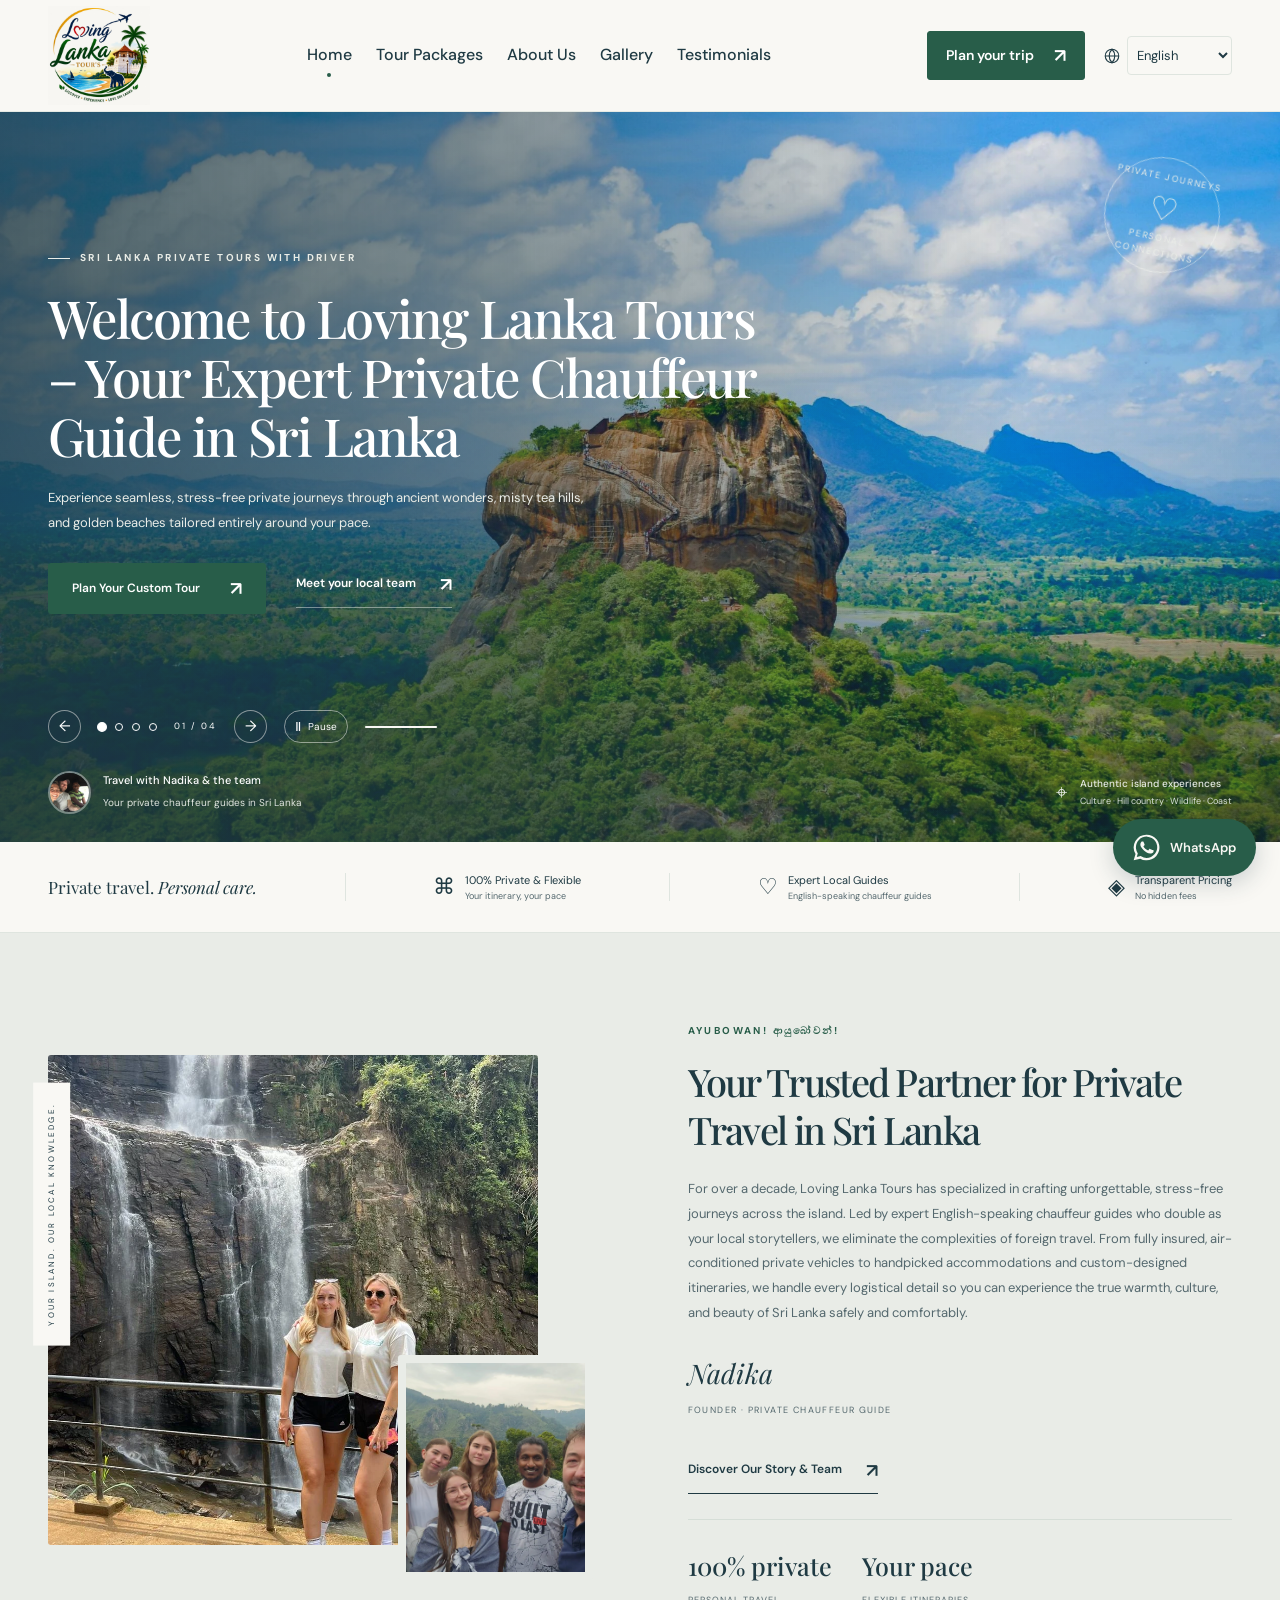
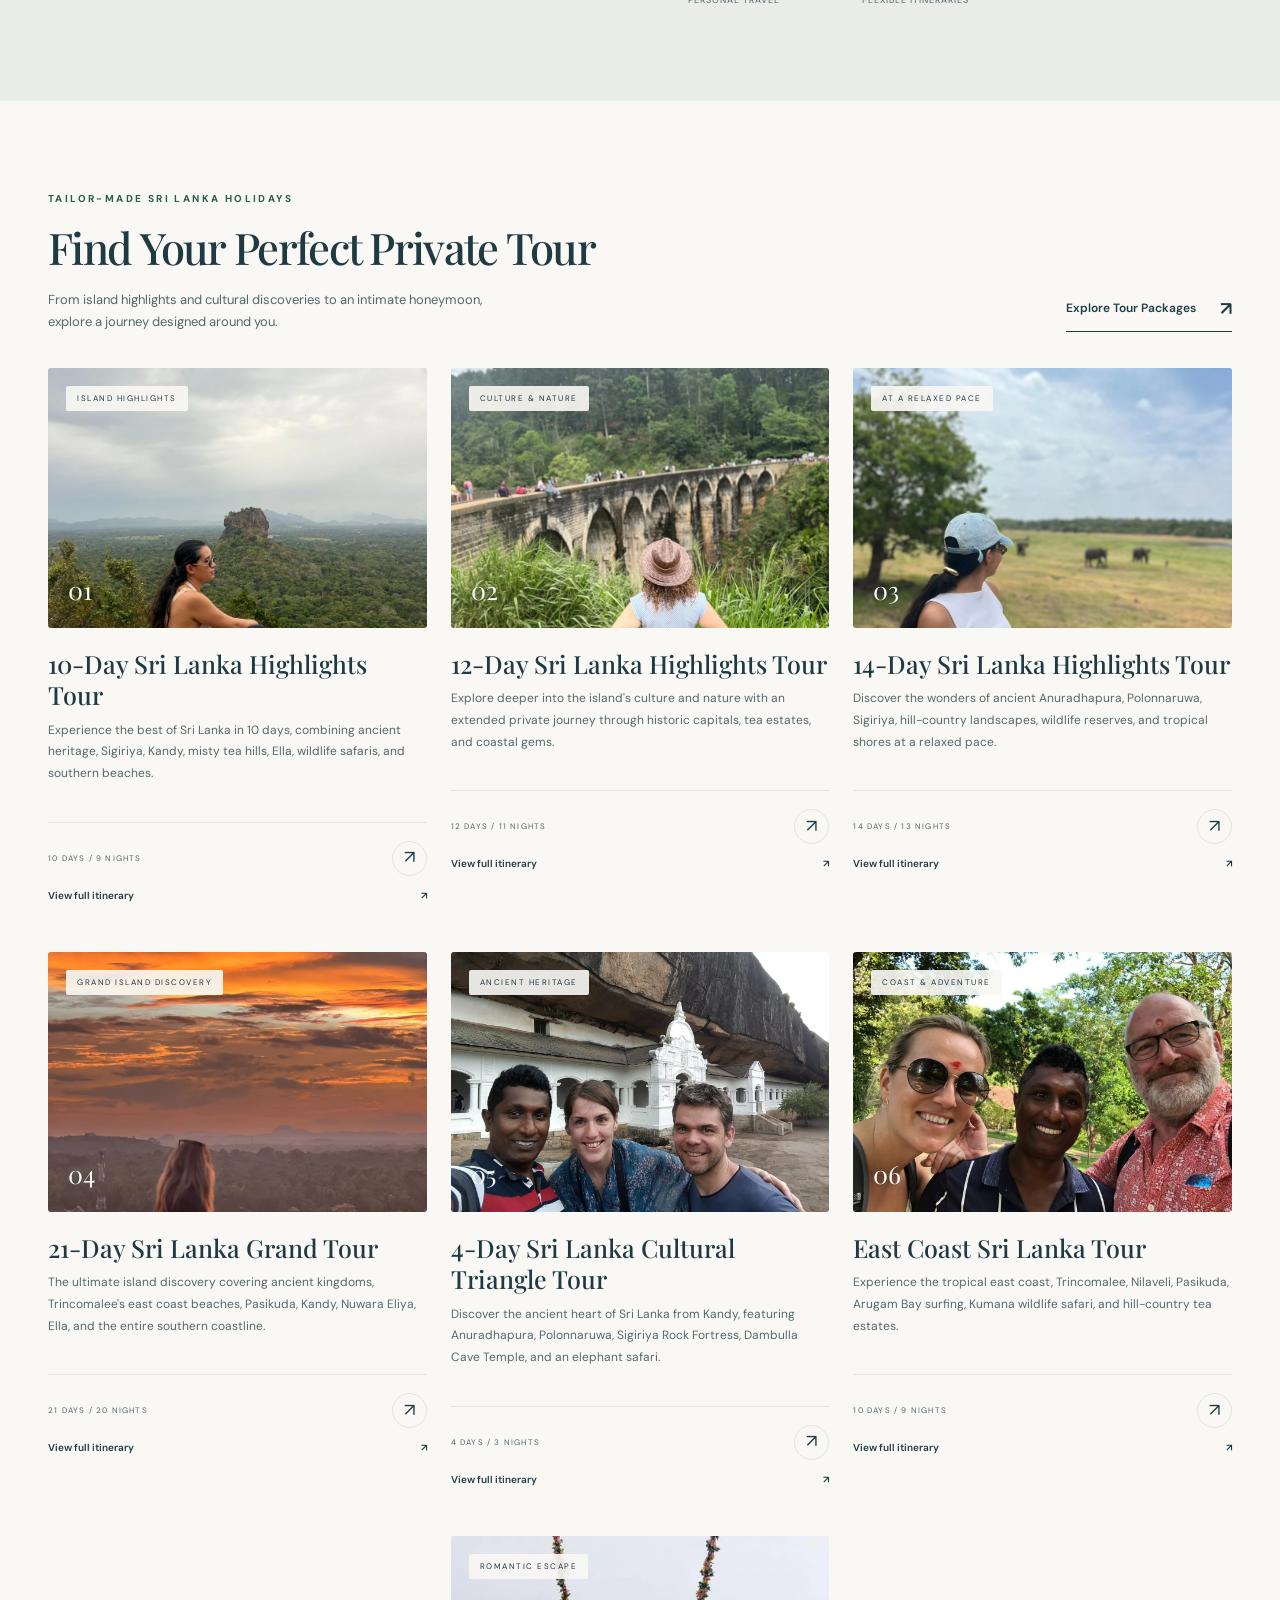
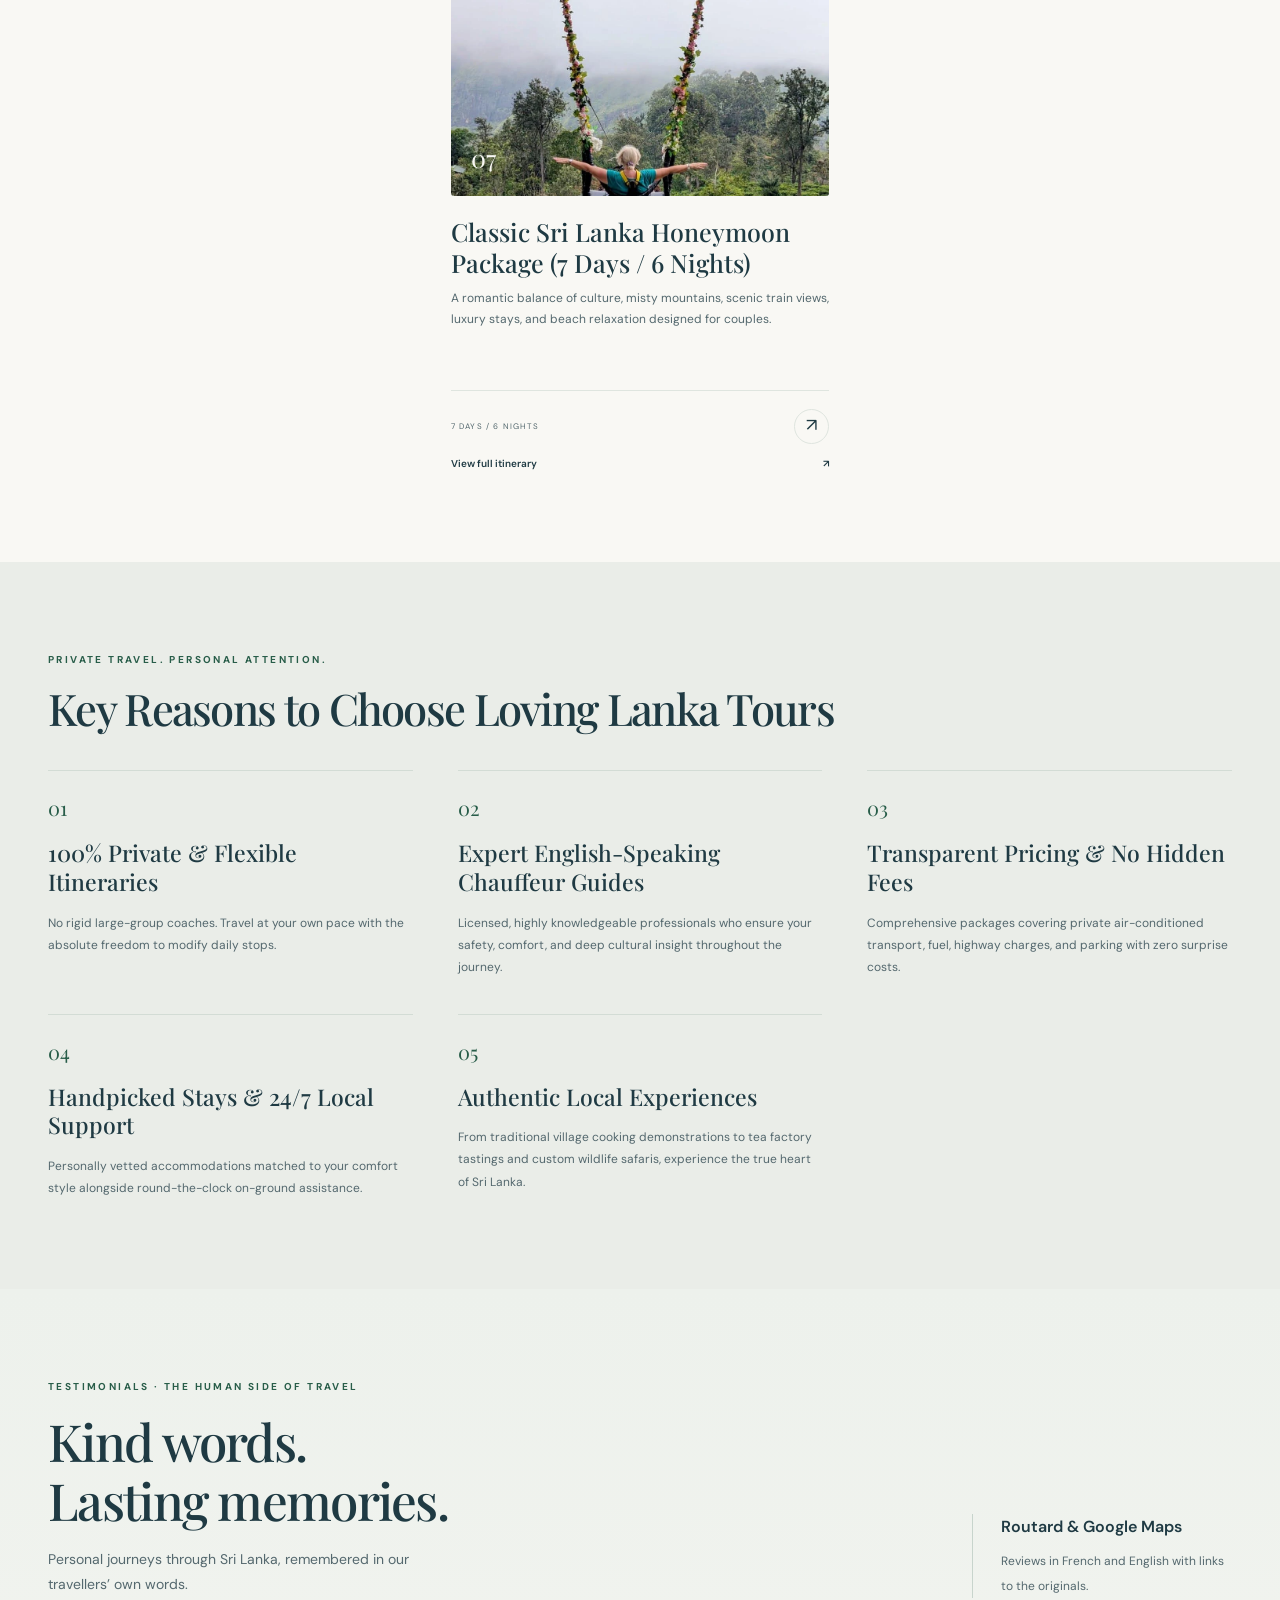
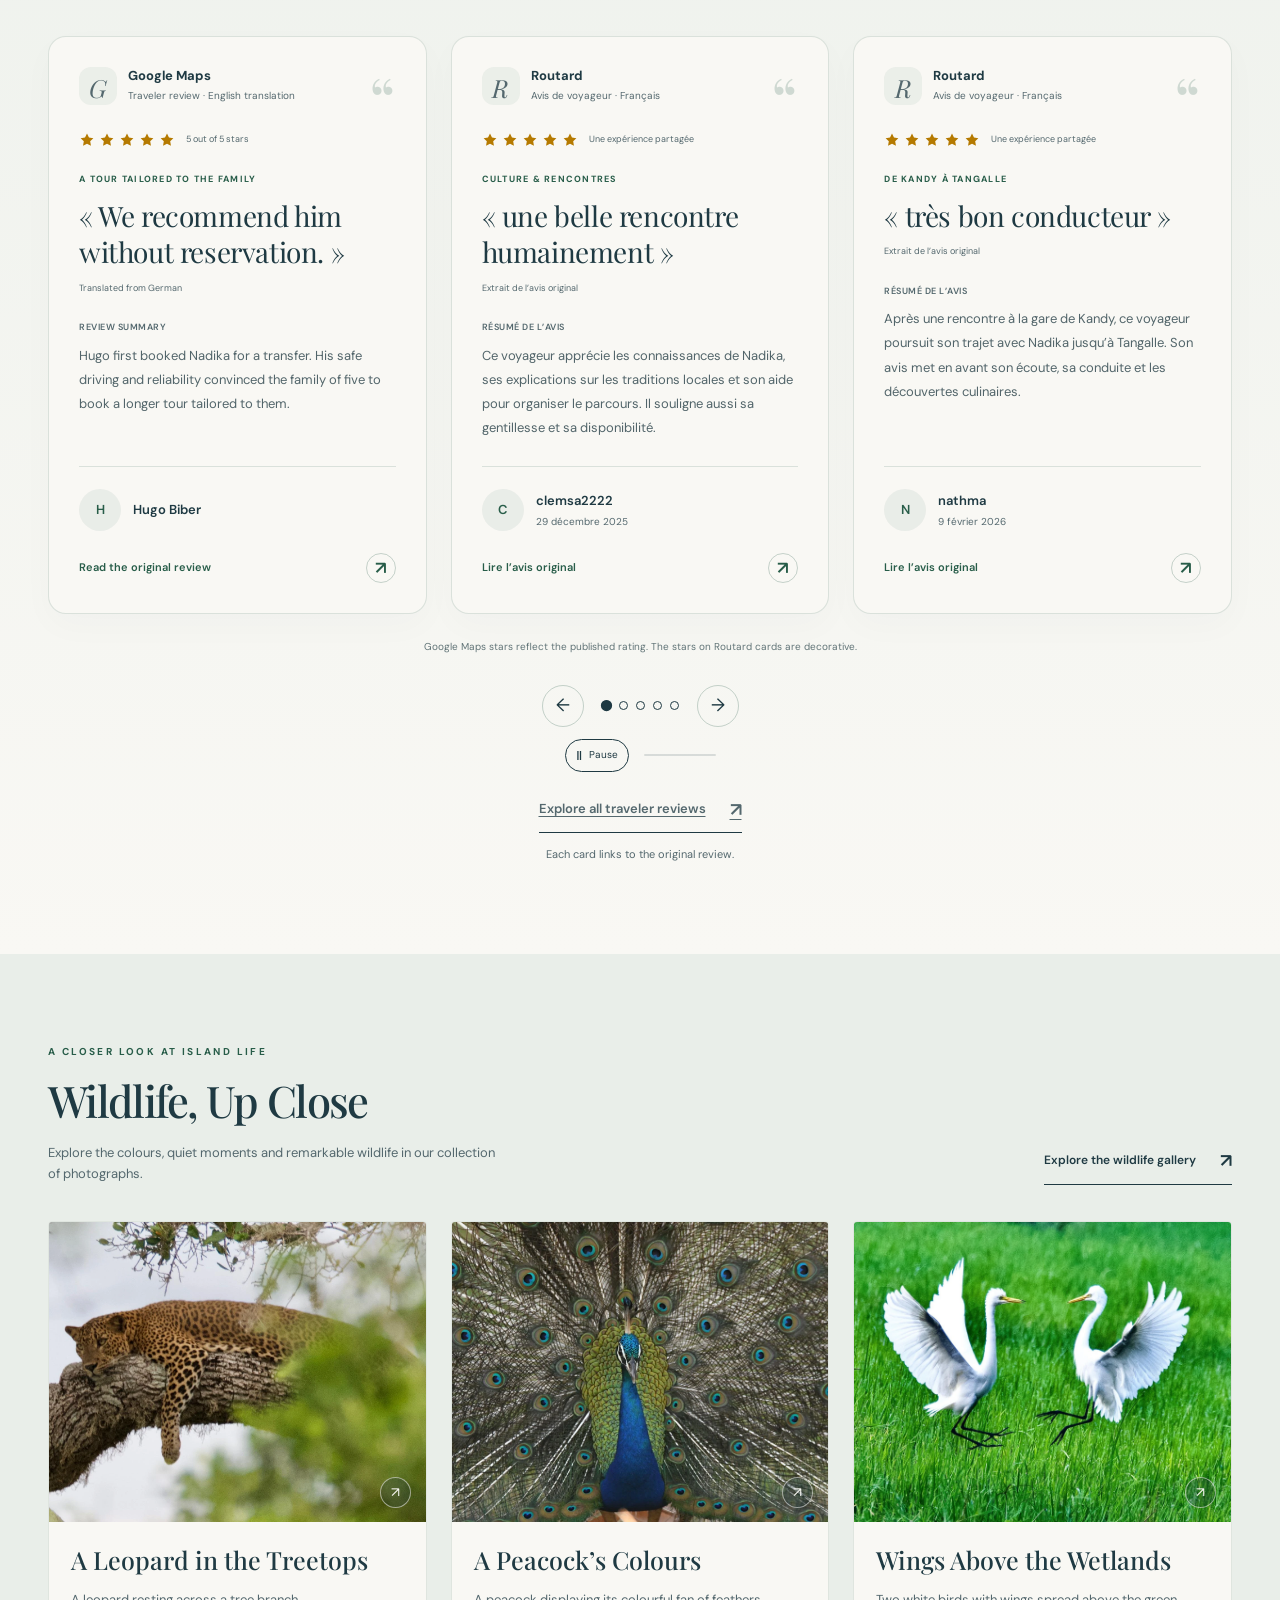
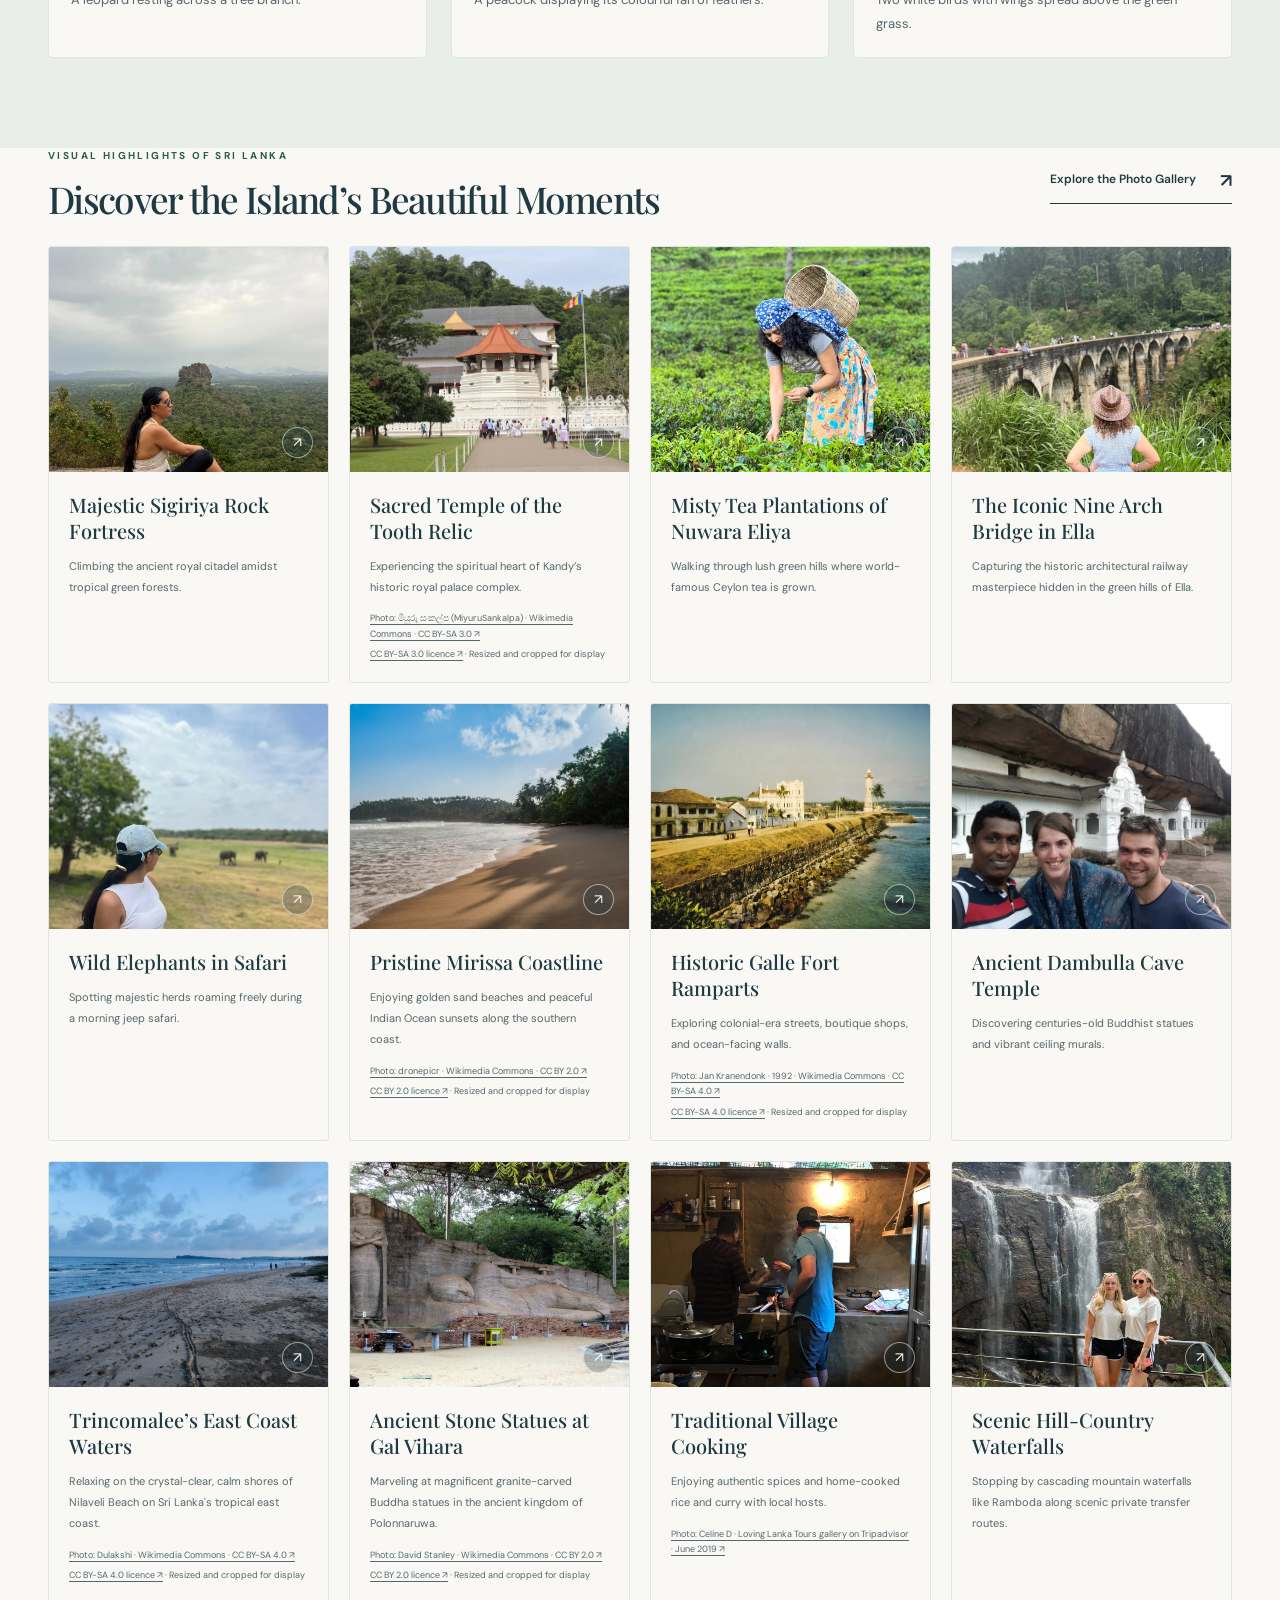
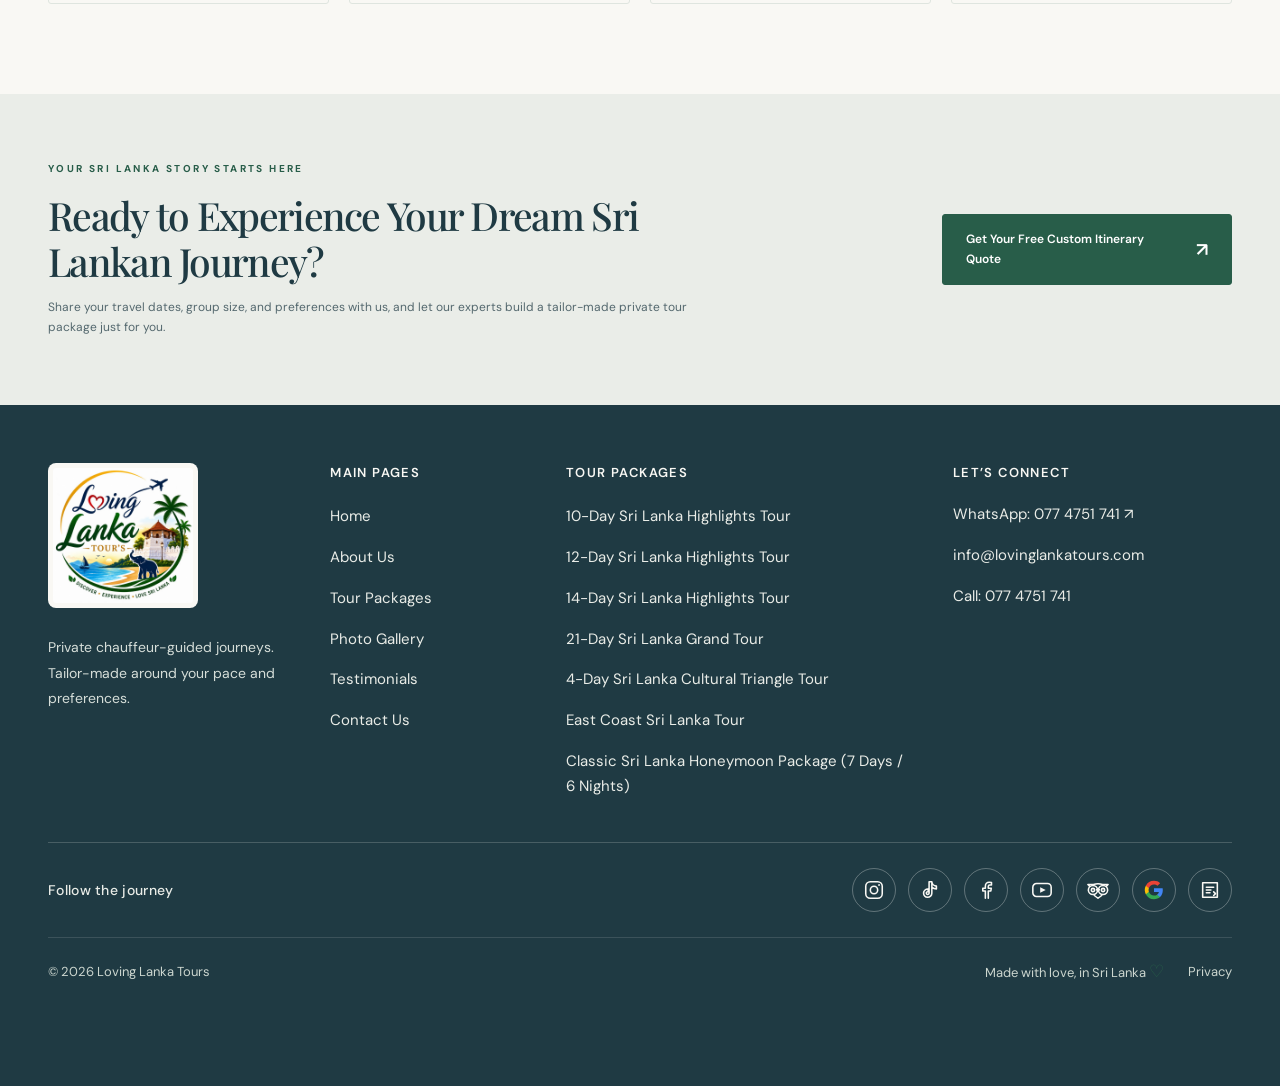
==== commit 02b1b3b8: "Use shared Google profile link" ====
--- a/index.html
+++ b/index.html
@@ -26,10 +26,10 @@
 </header>
 <main id="main"><section class="hero content-hero" aria-roledescription="carousel" aria-label="Sri Lanka private tours"><img class="hero-image" id="hero-image" src="assets/hero-sigiriya-photo.webp" alt="Sigiriya Rock Fortress surrounded by green forest under a bright blue sky" fetchpriority="high"><div class="wrap hero-content"><span class="eyebrow">SRI LANKA PRIVATE TOURS WITH DRIVER</span><div id="hero-copy" aria-live="off" aria-atomic="true"><h1 id="hero-heading">Welcome to Loving Lanka Tours – Your Expert Private Chauffeur Guide in Sri Lanka</h1><p id="hero-caption">Experience seamless, stress-free private journeys through ancient wonders, misty tea hills, and golden beaches tailored entirely around your pace.</p></div><div class="hero-actions"><a id="hero-cta" class="button" href="contact.html">Plan Your Custom Tour <span aria-hidden="true">↗</span></a><a class="text-link" href="about.html">Meet your local team <span aria-hidden="true">↗</span></a></div></div><div class="hero-badge"><span>PRIVATE JOURNEYS</span><b>♡</b><span>PERSONAL CONNECTIONS</span></div><div class="hero-slider-controls wrap"><button class="hero-arrow" data-hero-direction="-1" aria-label="Previous hero slide">←</button><div class="hero-dots" aria-label="Choose a hero slide"><button data-hero-slide="0" aria-label="Slide 1: Welcome to Loving Lanka Tours – Your Expert Private Chauffeur Guide in Sri Lanka" aria-pressed="true"></button><button data-hero-slide="1" aria-label="Slide 2: Uncover the Wonders of the Cultural Triangle" aria-pressed="false"></button><button data-hero-slide="2" aria-label="Slide 3: Journey Through Ceylon’s Misty Tea Plantations" aria-pressed="false"></button><button data-hero-slide="3" aria-label="Slide 4: Track Wild Elephants &amp; Relax on Pristine Shores" aria-pressed="false"></button></div><span id="hero-count">01 / 04</span><button class="hero-arrow" data-hero-direction="1" aria-label="Next hero slide">→</button><button class="slider-playback" data-slider-pause="hero" aria-label="Pause hero slideshow" aria-pressed="false"><span aria-hidden="true">Ⅱ</span><span class="playback-label">Pause</span></button><span class="slider-progress" aria-hidden="true"><span class="slider-progress-fill"></span></span></div><div class="wrap hero-bottom"><a class="hero-guide" href="about.html"><img src="assets/guest-55.jpg" alt=""><div><b>Travel with Nadika & the team</b><small>Your private chauffeur guides in Sri Lanka</small></div></a><div class="hero-location"><span aria-hidden="true">⌖</span><div><b>Authentic island experiences</b><small>Culture · Hill country · Wildlife · Coast</small></div></div></div></section>
  <div class="trust-strip"><div class="wrap trust-inner"><span class="trust-intro">Private travel. <em>Personal care.</em></span><span class="trust-divider"></span><div class="trust-item"><span class="trust-icon" aria-hidden="true">⌘</span><div>100% Private & Flexible<small>Your itinerary, your pace</small></div></div><span class="trust-divider"></span><div class="trust-item"><span class="trust-icon" aria-hidden="true">♡</span><div>Expert Local Guides<small>English-speaking chauffeur guides</small></div></div><span class="trust-divider"></span><div class="trust-item"><span class="trust-icon" aria-hidden="true">◈</span><div>Transparent Pricing<small>No hidden fees</small></div></div></div></div>
- <section class="section about-section"><div class="wrap about-grid"><div class="about-photos"><img class="about-main" src="assets/lanka-guest-11.webp" alt="A local guide sharing a family travel moment" loading="lazy"><img class="about-small" src="assets/lanka-guest-12.webp" alt="A local guide and travellers in Sri Lanka’s hill country" loading="lazy"><span class="about-label">YOUR ISLAND. OUR LOCAL KNOWLEDGE.</span></div><div class="about-text"><span class="eyebrow pink">AYUBOWAN! ආයුබෝවන්!</span><h2>Your Trusted Partner for Private Travel in Sri Lanka</h2><p>For over a decade, Loving Lanka Tours has specialized in crafting unforgettable, stress-free journeys across the island. Led by expert English-speaking chauffeur guides who double as your local storytellers, we eliminate the complexities of foreign travel. From fully insured, air-conditioned private vehicles to handpicked accommodations and custom-designed itineraries, we handle every logistical detail so you can experience the true warmth, culture, and beauty of Sri Lanka safely and comfortably.</p><p class="signature">Nadika</p><span class="signature-label">FOUNDER · PRIVATE CHAUFFEUR GUIDE</span><a class="text-link" href="about.html">Discover Our Story &amp; Team <span aria-hidden="true">↗</span></a><div class="about-values"><div><b>100% private</b><small>PERSONAL TRAVEL</small></div><div><b>Your pace</b><small>FLEXIBLE ITINERARIES</small></div></div></div></div></section><section class="section"><div class="wrap"><div class="section-head"><div><span class="eyebrow pink">TAILOR-MADE SRI LANKA HOLIDAYS</span><h2>Find Your Perfect Private Tour</h2><p>From island highlights and cultural discoveries to an intimate honeymoon, explore a journey designed around you.</p></div><a class="text-link" href="tours.html">Explore Tour Packages <span aria-hidden="true">↗</span></a></div><div class="journey-grid package-grid"><article class="journey-card"><a class="journey-card-link" href="tour-highlights-10.html" aria-label="View 10-Day Sri Lanka Highlights Tour itinerary"><div class="journey-photo"><img src="assets/lanka-guest-01.webp" alt="A traveller looking towards Sigiriya Rock Fortress" loading="lazy"><span class="journey-tag">Island highlights</span><span class="journey-num">01</span></div><h3>10-Day Sri Lanka Highlights Tour</h3><p>Experience the best of Sri Lanka in 10 days, combining ancient heritage, Sigiriya, Kandy, misty tea hills, Ella, wildlife safaris, and southern beaches.</p><div class="journey-bottom"><span class="journey-meta">10 Days / 9 Nights</span><span class="circle-button" aria-hidden="true">↗</span></div><span class="tour-request-link">View full itinerary <span aria-hidden="true">↗</span></span></a></article><article class="journey-card"><a class="journey-card-link" href="tour-highlights-12.html" aria-label="View 12-Day Sri Lanka Highlights Tour itinerary"><div class="journey-photo"><img src="assets/lanka-guest-31.webp" alt="A traveller beside Ella’s Nine Arch Bridge" loading="lazy"><span class="journey-tag">Culture &amp; nature</span><span class="journey-num">02</span></div><h3>12-Day Sri Lanka Highlights Tour</h3><p>Explore deeper into the island&#39;s culture and nature with an extended private journey through historic capitals, tea estates, and coastal gems.</p><div class="journey-bottom"><span class="journey-meta">12 Days / 11 Nights</span><span class="circle-button" aria-hidden="true">↗</span></div><span class="tour-request-link">View full itinerary <span aria-hidden="true">↗</span></span></a></article><article class="journey-card"><a class="journey-card-link" href="tour-highlights-14.html" aria-label="View 14-Day Sri Lanka Highlights Tour itinerary"><div class="journey-photo"><img src="assets/lanka-guest-25.webp" alt="A traveller watching wild elephants from a safari vehicle" loading="lazy"><span class="journey-tag">At a relaxed pace</span><span class="journey-num">03</span></div><h3>14-Day Sri Lanka Highlights Tour</h3><p>Discover the wonders of ancient Anuradhapura, Polonnaruwa, Sigiriya, hill-country landscapes, wildlife reserves, and tropical shores at a relaxed pace.</p><div class="journey-bottom"><span class="journey-meta">14 Days / 13 Nights</span><span class="circle-button" aria-hidden="true">↗</span></div><span class="tour-request-link">View full itinerary <span aria-hidden="true">↗</span></span></a></article><article class="journey-card"><a class="journey-card-link" href="tour-grand-21.html" aria-label="View 21-Day Sri Lanka Grand Tour itinerary"><div class="journey-photo"><img src="assets/lanka-guest-29.webp" alt="A colourful sunset above Sri Lanka’s tropical forest" loading="lazy"><span class="journey-tag">Grand island discovery</span><span class="journey-num">04</span></div><h3>21-Day Sri Lanka Grand Tour</h3><p>The ultimate island discovery covering ancient kingdoms, Trincomalee&#39;s east coast beaches, Pasikuda, Kandy, Nuwara Eliya, Ella, and the entire southern coastline.</p><div class="journey-bottom"><span class="journey-meta">21 Days / 20 Nights</span><span class="circle-button" aria-hidden="true">↗</span></div><span class="tour-request-link">View full itinerary <span aria-hidden="true">↗</span></span></a></article><article class="journey-card"><a class="journey-card-link" href="tour-culture-4.html" aria-label="View 4-Day Sri Lanka Cultural Triangle Tour itinerary"><div class="journey-photo"><img src="assets/lanka-guest-16.webp" alt="Guests and their guide visiting a cave-temple complex" loading="lazy"><span class="journey-tag">Ancient heritage</span><span class="journey-num">05</span></div><h3>4-Day Sri Lanka Cultural Triangle Tour</h3><p>Discover the ancient heart of Sri Lanka from Kandy, featuring Anuradhapura, Polonnaruwa, Sigiriya Rock Fortress, Dambulla Cave Temple, and an elephant safari.</p><div class="journey-bottom"><span class="journey-meta">4 Days / 3 Nights</span><span class="circle-button" aria-hidden="true">↗</span></div><span class="tour-request-link">View full itinerary <span aria-hidden="true">↗</span></span></a></article><article class="journey-card"><a class="journey-card-link" href="tour-east-coast.html" aria-label="View East Coast Sri Lanka Tour itinerary"><div class="journey-photo"><img src="assets/lanka-guest-23.webp" alt="Travellers sharing a journey with their local guide" loading="lazy"><span class="journey-tag">Coast &amp; adventure</span><span class="journey-num">06</span></div><h3>East Coast Sri Lanka Tour</h3><p>Experience the tropical east coast, Trincomalee, Nilaveli, Pasikuda, Arugam Bay surfing, Kumana wildlife safari, and hill-country tea estates.</p><div class="journey-bottom"><span class="journey-meta">10 Days / 9 Nights</span><span class="circle-button" aria-hidden="true">↗</span></div><span class="tour-request-link">View full itinerary <span aria-hidden="true">↗</span></span></a></article><article class="journey-card"><a class="journey-card-link" href="tour-honeymoon-7.html" aria-label="View Classic Sri Lanka Honeymoon Package (7 Days / 6 Nights) itinerary"><div class="journey-photo"><img src="assets/lanka-guest-09.webp" alt="Two travellers enjoying a swing above the green hills" loading="lazy"><span class="journey-tag">Romantic escape</span><span class="journey-num">07</span></div><h3>Classic Sri Lanka Honeymoon Package (7 Days / 6 Nights)</h3><p>A romantic balance of culture, misty mountains, scenic train views, luxury stays, and beach relaxation designed for couples.</p><div class="journey-bottom"><span class="journey-meta">7 Days / 6 Nights</span><span class="circle-button" aria-hidden="true">↗</span></div><span class="tour-request-link">View full itinerary <span aria-hidden="true">↗</span></span></a></article></div></div></section><section class="section reasons-section"><div class="wrap"><div class="section-head"><div><span class="eyebrow pink">PRIVATE TRAVEL. PERSONAL ATTENTION.</span><h2>Key Reasons to Choose Loving Lanka Tours</h2></div></div><div class="reason-grid"><article class="reason-item"><span class="reason-number">01</span><h3>100% Private &amp; Flexible Itineraries</h3><p>No rigid large-group coaches. Travel at your own pace with the absolute freedom to modify daily stops.</p></article><article class="reason-item"><span class="reason-number">02</span><h3>Expert English-Speaking Chauffeur Guides</h3><p>Licensed, highly knowledgeable professionals who ensure your safety, comfort, and deep cultural insight throughout the journey.</p></article><article class="reason-item"><span class="reason-number">03</span><h3>Transparent Pricing &amp; No Hidden Fees</h3><p>Comprehensive packages covering private air-conditioned transport, fuel, highway charges, and parking with zero surprise costs.</p></article><article class="reason-item"><span class="reason-number">04</span><h3>Handpicked Stays &amp; 24/7 Local Support</h3><p>Personally vetted accommodations matched to your comfort style alongside round-the-clock on-ground assistance.</p></article><article class="reason-item"><span class="reason-number">05</span><h3>Authentic Local Experiences</h3><p>From traditional village cooking demonstrations to tea factory tastings and custom wildlife safaris, experience the true heart of Sri Lanka.</p></article></div></div></section><section class="section testimonials-section" id="testimonials" aria-labelledby="testimonials-heading"><div class="wrap"><div class="reviews-head"><div class="review-heading-copy"><span class="eyebrow pink">TESTIMONIALS · THE HUMAN SIDE OF TRAVEL</span><h2 id="testimonials-heading">Kind words.<br>Lasting memories.</h2><p>Personal journeys through Sri Lanka, remembered in our travellers’ own words.</p></div><div class="reviews-heading-note"><b>Routard &amp; Google Maps</b><span>Reviews in French and English with links to the originals.</span></div></div><div class="review-grid supplied-reviews" data-review-slider="3"><article class="review-card supplied-review sourced-review notranslate rated-review" lang="en" translate="no"><div class="review-card-top"><span class="review-platform-label"><span class="review-source-mark" aria-hidden="true">G</span><span><b>Google Maps</b><small>Traveler review · English translation</small></span></span><span class="review-quote-mark" aria-hidden="true">“</span></div><div class="review-star-row"><span class="review-stars" aria-hidden="true"><svg viewBox="0 0 24 24" fill="currentColor"><path d="m12 2.4 2.96 6 6.62.96-4.79 4.67 1.13 6.59L12 17.5l-5.92 3.12 1.13-6.59L2.42 9.36l6.62-.96Z"/></svg><svg viewBox="0 0 24 24" fill="currentColor"><path d="m12 2.4 2.96 6 6.62.96-4.79 4.67 1.13 6.59L12 17.5l-5.92 3.12 1.13-6.59L2.42 9.36l6.62-.96Z"/></svg><svg viewBox="0 0 24 24" fill="currentColor"><path d="m12 2.4 2.96 6 6.62.96-4.79 4.67 1.13 6.59L12 17.5l-5.92 3.12 1.13-6.59L2.42 9.36l6.62-.96Z"/></svg><svg viewBox="0 0 24 24" fill="currentColor"><path d="m12 2.4 2.96 6 6.62.96-4.79 4.67 1.13 6.59L12 17.5l-5.92 3.12 1.13-6.59L2.42 9.36l6.62-.96Z"/></svg><svg viewBox="0 0 24 24" fill="currentColor"><path d="m12 2.4 2.96 6 6.62.96-4.79 4.67 1.13 6.59L12 17.5l-5.92 3.12 1.13-6.59L2.42 9.36l6.62-.96Z"/></svg></span><span>5 out of 5 stars</span></div><span class="eyebrow review-theme">A tour tailored to the family</span><blockquote cite="https://www.google.com/maps?cid=6745680892322393253">« We recommend him without reservation. »</blockquote><p class="review-excerpt-label">Translated from German</p><p class="review-summary"><span>Review summary</span>Hugo first booked Nadika for a transfer. His safe driving and reliability convinced the family of five to book a longer tour tailored to them.</p><div class="review-card-bottom"><div class="review-person"><span class="review-initial" aria-hidden="true">H</span><div><b>Hugo Biber</b></div></div><a class="review-original" href="https://www.google.com/maps?cid=6745680892322393253" target="_blank" rel="noopener noreferrer" aria-label="Read the original review by Hugo Biber on Google Maps (new tab)"><span>Read the original review</span><span class="review-link-arrow" aria-hidden="true">↗</span></a></div></article><article class="review-card supplied-review sourced-review notranslate" lang="fr" translate="no"><div class="review-card-top"><span class="review-platform-label"><span class="review-source-mark" aria-hidden="true">R</span><span><b>Routard</b><small>Avis de voyageur · Français</small></span></span><span class="review-quote-mark" aria-hidden="true">“</span></div><div class="review-star-row"><span class="review-stars" aria-hidden="true"><svg viewBox="0 0 24 24" fill="currentColor"><path d="m12 2.4 2.96 6 6.62.96-4.79 4.67 1.13 6.59L12 17.5l-5.92 3.12 1.13-6.59L2.42 9.36l6.62-.96Z"/></svg><svg viewBox="0 0 24 24" fill="currentColor"><path d="m12 2.4 2.96 6 6.62.96-4.79 4.67 1.13 6.59L12 17.5l-5.92 3.12 1.13-6.59L2.42 9.36l6.62-.96Z"/></svg><svg viewBox="0 0 24 24" fill="currentColor"><path d="m12 2.4 2.96 6 6.62.96-4.79 4.67 1.13 6.59L12 17.5l-5.92 3.12 1.13-6.59L2.42 9.36l6.62-.96Z"/></svg><svg viewBox="0 0 24 24" fill="currentColor"><path d="m12 2.4 2.96 6 6.62.96-4.79 4.67 1.13 6.59L12 17.5l-5.92 3.12 1.13-6.59L2.42 9.36l6.62-.96Z"/></svg><svg viewBox="0 0 24 24" fill="currentColor"><path d="m12 2.4 2.96 6 6.62.96-4.79 4.67 1.13 6.59L12 17.5l-5.92 3.12 1.13-6.59L2.42 9.36l6.62-.96Z"/></svg></span><span>Une expérience partagée</span></div><span class="eyebrow review-theme">De Kandy à Tangalle</span><blockquote cite="https://www.routard.com/forums/t/recommandation-chauffeur-nadika-au-sri-lanka/182083/12">« très bon conducteur »</blockquote><p class="review-excerpt-label">Extrait de l’avis original</p><p class="review-summary"><span>Résumé de l’avis</span>Après une rencontre à la gare de Kandy, ce voyageur poursuit son trajet avec Nadika jusqu’à Tangalle. Son avis met en avant son écoute, sa conduite et les découvertes culinaires.</p><div class="review-card-bottom"><div class="review-person"><span class="review-initial" aria-hidden="true">N</span><div><b>nathma</b><small><time datetime="2026-02-09">9 février 2026</time></small></div></div><a class="review-original" href="https://www.routard.com/forums/t/recommandation-chauffeur-nadika-au-sri-lanka/182083/12" target="_blank" rel="noopener noreferrer" aria-label="Lire l’avis original de nathma sur Routard (nouvel onglet)"><span>Lire l’avis original</span><span class="review-link-arrow" aria-hidden="true">↗</span></a></div></article><article class="review-card supplied-review sourced-review notranslate" lang="fr" translate="no"><div class="review-card-top"><span class="review-platform-label"><span class="review-source-mark" aria-hidden="true">R</span><span><b>Routard</b><small>Avis de voyageur · Français</small></span></span><span class="review-quote-mark" aria-hidden="true">“</span></div><div class="review-star-row"><span class="review-stars" aria-hidden="true"><svg viewBox="0 0 24 24" fill="currentColor"><path d="m12 2.4 2.96 6 6.62.96-4.79 4.67 1.13 6.59L12 17.5l-5.92 3.12 1.13-6.59L2.42 9.36l6.62-.96Z"/></svg><svg viewBox="0 0 24 24" fill="currentColor"><path d="m12 2.4 2.96 6 6.62.96-4.79 4.67 1.13 6.59L12 17.5l-5.92 3.12 1.13-6.59L2.42 9.36l6.62-.96Z"/></svg><svg viewBox="0 0 24 24" fill="currentColor"><path d="m12 2.4 2.96 6 6.62.96-4.79 4.67 1.13 6.59L12 17.5l-5.92 3.12 1.13-6.59L2.42 9.36l6.62-.96Z"/></svg><svg viewBox="0 0 24 24" fill="currentColor"><path d="m12 2.4 2.96 6 6.62.96-4.79 4.67 1.13 6.59L12 17.5l-5.92 3.12 1.13-6.59L2.42 9.36l6.62-.96Z"/></svg><svg viewBox="0 0 24 24" fill="currentColor"><path d="m12 2.4 2.96 6 6.62.96-4.79 4.67 1.13 6.59L12 17.5l-5.92 3.12 1.13-6.59L2.42 9.36l6.62-.96Z"/></svg></span><span>Une expérience partagée</span></div><span class="eyebrow review-theme">Dix jours de découverte</span><blockquote cite="https://www.routard.com/forums/t/recommandation-chauffeur-nadika-au-sri-lanka/182083/9">« très prudent »</blockquote><p class="review-excerpt-label">Extrait de l’avis original</p><p class="review-summary"><span>Résumé de l’avis</span>Pour un premier séjour avec chauffeur, ces voyageurs retiennent la conduite rassurante de Nadika, son humour et ses suggestions de visites. Ils évoquent notamment une baignade près de Sigiriya.</p><div class="review-card-bottom"><div class="review-person"><span class="review-initial" aria-hidden="true">A</span><div><b>Anonyme</b><small><time datetime="2017-09-17">17 septembre 2017</time></small></div></div><a class="review-original" href="https://www.routard.com/forums/t/recommandation-chauffeur-nadika-au-sri-lanka/182083/9" target="_blank" rel="noopener noreferrer" aria-label="Lire l’avis original de Anonyme sur Routard (nouvel onglet)"><span>Lire l’avis original</span><span class="review-link-arrow" aria-hidden="true">↗</span></a></div></article></div><p class="review-star-note">Google Maps stars reflect the published rating. The stars on Routard cards are decorative.</p><div class="review-controls" aria-label="Traveler testimonials"><button class="review-arrow" data-review-direction="-1" aria-label="Previous testimonial">←</button><button data-review-index="0" aria-label="Read Hugo Biber testimonial" aria-pressed="true"></button><button data-review-index="1" aria-label="Read nathma testimonial" aria-pressed="false"></button><button data-review-index="2" aria-label="Read Anonyme testimonial" aria-pressed="false"></button><button data-review-index="3" aria-label="Read Anonyme testimonial" aria-pressed="false"></button><button data-review-index="4" aria-label="Read clemsa2222 testimonial" aria-pressed="false"></button><button class="review-arrow" data-review-direction="1" aria-label="Next testimonial">→</button></div><div class="review-playback"><button class="slider-playback" data-slider-pause="reviews" aria-label="Pause testimonial slideshow" aria-pressed="false"><span aria-hidden="true">Ⅱ</span><span class="playback-label">Pause</span></button><span class="slider-progress" aria-hidden="true"><span class="slider-progress-fill"></span></span></div><p class="review-source"><a class="text-link" href="reviews.html">Explore all traveler reviews <span aria-hidden="true">↗</span></a><br><span>Each card links to the original review.</span></p></div></section>
+ <section class="section about-section"><div class="wrap about-grid"><div class="about-photos"><img class="about-main" src="assets/lanka-guest-11.webp" alt="A local guide sharing a family travel moment" loading="lazy"><img class="about-small" src="assets/lanka-guest-12.webp" alt="A local guide and travellers in Sri Lanka’s hill country" loading="lazy"><span class="about-label">YOUR ISLAND. OUR LOCAL KNOWLEDGE.</span></div><div class="about-text"><span class="eyebrow pink">AYUBOWAN! ආයුබෝවන්!</span><h2>Your Trusted Partner for Private Travel in Sri Lanka</h2><p>For over a decade, Loving Lanka Tours has specialized in crafting unforgettable, stress-free journeys across the island. Led by expert English-speaking chauffeur guides who double as your local storytellers, we eliminate the complexities of foreign travel. From fully insured, air-conditioned private vehicles to handpicked accommodations and custom-designed itineraries, we handle every logistical detail so you can experience the true warmth, culture, and beauty of Sri Lanka safely and comfortably.</p><p class="signature">Nadika</p><span class="signature-label">FOUNDER · PRIVATE CHAUFFEUR GUIDE</span><a class="text-link" href="about.html">Discover Our Story &amp; Team <span aria-hidden="true">↗</span></a><div class="about-values"><div><b>100% private</b><small>PERSONAL TRAVEL</small></div><div><b>Your pace</b><small>FLEXIBLE ITINERARIES</small></div></div></div></div></section><section class="section"><div class="wrap"><div class="section-head"><div><span class="eyebrow pink">TAILOR-MADE SRI LANKA HOLIDAYS</span><h2>Find Your Perfect Private Tour</h2><p>From island highlights and cultural discoveries to an intimate honeymoon, explore a journey designed around you.</p></div><a class="text-link" href="tours.html">Explore Tour Packages <span aria-hidden="true">↗</span></a></div><div class="journey-grid package-grid"><article class="journey-card"><a class="journey-card-link" href="tour-highlights-10.html" aria-label="View 10-Day Sri Lanka Highlights Tour itinerary"><div class="journey-photo"><img src="assets/lanka-guest-01.webp" alt="A traveller looking towards Sigiriya Rock Fortress" loading="lazy"><span class="journey-tag">Island highlights</span><span class="journey-num">01</span></div><h3>10-Day Sri Lanka Highlights Tour</h3><p>Experience the best of Sri Lanka in 10 days, combining ancient heritage, Sigiriya, Kandy, misty tea hills, Ella, wildlife safaris, and southern beaches.</p><div class="journey-bottom"><span class="journey-meta">10 Days / 9 Nights</span><span class="circle-button" aria-hidden="true">↗</span></div><span class="tour-request-link">View full itinerary <span aria-hidden="true">↗</span></span></a></article><article class="journey-card"><a class="journey-card-link" href="tour-highlights-12.html" aria-label="View 12-Day Sri Lanka Highlights Tour itinerary"><div class="journey-photo"><img src="assets/lanka-guest-31.webp" alt="A traveller beside Ella’s Nine Arch Bridge" loading="lazy"><span class="journey-tag">Culture &amp; nature</span><span class="journey-num">02</span></div><h3>12-Day Sri Lanka Highlights Tour</h3><p>Explore deeper into the island&#39;s culture and nature with an extended private journey through historic capitals, tea estates, and coastal gems.</p><div class="journey-bottom"><span class="journey-meta">12 Days / 11 Nights</span><span class="circle-button" aria-hidden="true">↗</span></div><span class="tour-request-link">View full itinerary <span aria-hidden="true">↗</span></span></a></article><article class="journey-card"><a class="journey-card-link" href="tour-highlights-14.html" aria-label="View 14-Day Sri Lanka Highlights Tour itinerary"><div class="journey-photo"><img src="assets/lanka-guest-25.webp" alt="A traveller watching wild elephants from a safari vehicle" loading="lazy"><span class="journey-tag">At a relaxed pace</span><span class="journey-num">03</span></div><h3>14-Day Sri Lanka Highlights Tour</h3><p>Discover the wonders of ancient Anuradhapura, Polonnaruwa, Sigiriya, hill-country landscapes, wildlife reserves, and tropical shores at a relaxed pace.</p><div class="journey-bottom"><span class="journey-meta">14 Days / 13 Nights</span><span class="circle-button" aria-hidden="true">↗</span></div><span class="tour-request-link">View full itinerary <span aria-hidden="true">↗</span></span></a></article><article class="journey-card"><a class="journey-card-link" href="tour-grand-21.html" aria-label="View 21-Day Sri Lanka Grand Tour itinerary"><div class="journey-photo"><img src="assets/lanka-guest-29.webp" alt="A colourful sunset above Sri Lanka’s tropical forest" loading="lazy"><span class="journey-tag">Grand island discovery</span><span class="journey-num">04</span></div><h3>21-Day Sri Lanka Grand Tour</h3><p>The ultimate island discovery covering ancient kingdoms, Trincomalee&#39;s east coast beaches, Pasikuda, Kandy, Nuwara Eliya, Ella, and the entire southern coastline.</p><div class="journey-bottom"><span class="journey-meta">21 Days / 20 Nights</span><span class="circle-button" aria-hidden="true">↗</span></div><span class="tour-request-link">View full itinerary <span aria-hidden="true">↗</span></span></a></article><article class="journey-card"><a class="journey-card-link" href="tour-culture-4.html" aria-label="View 4-Day Sri Lanka Cultural Triangle Tour itinerary"><div class="journey-photo"><img src="assets/lanka-guest-16.webp" alt="Guests and their guide visiting a cave-temple complex" loading="lazy"><span class="journey-tag">Ancient heritage</span><span class="journey-num">05</span></div><h3>4-Day Sri Lanka Cultural Triangle Tour</h3><p>Discover the ancient heart of Sri Lanka from Kandy, featuring Anuradhapura, Polonnaruwa, Sigiriya Rock Fortress, Dambulla Cave Temple, and an elephant safari.</p><div class="journey-bottom"><span class="journey-meta">4 Days / 3 Nights</span><span class="circle-button" aria-hidden="true">↗</span></div><span class="tour-request-link">View full itinerary <span aria-hidden="true">↗</span></span></a></article><article class="journey-card"><a class="journey-card-link" href="tour-east-coast.html" aria-label="View East Coast Sri Lanka Tour itinerary"><div class="journey-photo"><img src="assets/lanka-guest-23.webp" alt="Travellers sharing a journey with their local guide" loading="lazy"><span class="journey-tag">Coast &amp; adventure</span><span class="journey-num">06</span></div><h3>East Coast Sri Lanka Tour</h3><p>Experience the tropical east coast, Trincomalee, Nilaveli, Pasikuda, Arugam Bay surfing, Kumana wildlife safari, and hill-country tea estates.</p><div class="journey-bottom"><span class="journey-meta">10 Days / 9 Nights</span><span class="circle-button" aria-hidden="true">↗</span></div><span class="tour-request-link">View full itinerary <span aria-hidden="true">↗</span></span></a></article><article class="journey-card"><a class="journey-card-link" href="tour-honeymoon-7.html" aria-label="View Classic Sri Lanka Honeymoon Package (7 Days / 6 Nights) itinerary"><div class="journey-photo"><img src="assets/lanka-guest-09.webp" alt="Two travellers enjoying a swing above the green hills" loading="lazy"><span class="journey-tag">Romantic escape</span><span class="journey-num">07</span></div><h3>Classic Sri Lanka Honeymoon Package (7 Days / 6 Nights)</h3><p>A romantic balance of culture, misty mountains, scenic train views, luxury stays, and beach relaxation designed for couples.</p><div class="journey-bottom"><span class="journey-meta">7 Days / 6 Nights</span><span class="circle-button" aria-hidden="true">↗</span></div><span class="tour-request-link">View full itinerary <span aria-hidden="true">↗</span></span></a></article></div></div></section><section class="section reasons-section"><div class="wrap"><div class="section-head"><div><span class="eyebrow pink">PRIVATE TRAVEL. PERSONAL ATTENTION.</span><h2>Key Reasons to Choose Loving Lanka Tours</h2></div></div><div class="reason-grid"><article class="reason-item"><span class="reason-number">01</span><h3>100% Private &amp; Flexible Itineraries</h3><p>No rigid large-group coaches. Travel at your own pace with the absolute freedom to modify daily stops.</p></article><article class="reason-item"><span class="reason-number">02</span><h3>Expert English-Speaking Chauffeur Guides</h3><p>Licensed, highly knowledgeable professionals who ensure your safety, comfort, and deep cultural insight throughout the journey.</p></article><article class="reason-item"><span class="reason-number">03</span><h3>Transparent Pricing &amp; No Hidden Fees</h3><p>Comprehensive packages covering private air-conditioned transport, fuel, highway charges, and parking with zero surprise costs.</p></article><article class="reason-item"><span class="reason-number">04</span><h3>Handpicked Stays &amp; 24/7 Local Support</h3><p>Personally vetted accommodations matched to your comfort style alongside round-the-clock on-ground assistance.</p></article><article class="reason-item"><span class="reason-number">05</span><h3>Authentic Local Experiences</h3><p>From traditional village cooking demonstrations to tea factory tastings and custom wildlife safaris, experience the true heart of Sri Lanka.</p></article></div></div></section><section class="section testimonials-section" id="testimonials" aria-labelledby="testimonials-heading"><div class="wrap"><div class="reviews-head"><div class="review-heading-copy"><span class="eyebrow pink">TESTIMONIALS · THE HUMAN SIDE OF TRAVEL</span><h2 id="testimonials-heading">Kind words.<br>Lasting memories.</h2><p>Personal journeys through Sri Lanka, remembered in our travellers’ own words.</p></div><div class="reviews-heading-note"><b>Routard &amp; Google Maps</b><span>Reviews in French and English with links to the originals.</span></div></div><div class="review-grid supplied-reviews" data-review-slider="3"><article class="review-card supplied-review sourced-review notranslate rated-review" lang="en" translate="no"><div class="review-card-top"><span class="review-platform-label"><span class="review-source-mark" aria-hidden="true">G</span><span><b>Google Maps</b><small>Traveler review · English translation</small></span></span><span class="review-quote-mark" aria-hidden="true">“</span></div><div class="review-star-row"><span class="review-stars" aria-hidden="true"><svg viewBox="0 0 24 24" fill="currentColor"><path d="m12 2.4 2.96 6 6.62.96-4.79 4.67 1.13 6.59L12 17.5l-5.92 3.12 1.13-6.59L2.42 9.36l6.62-.96Z"/></svg><svg viewBox="0 0 24 24" fill="currentColor"><path d="m12 2.4 2.96 6 6.62.96-4.79 4.67 1.13 6.59L12 17.5l-5.92 3.12 1.13-6.59L2.42 9.36l6.62-.96Z"/></svg><svg viewBox="0 0 24 24" fill="currentColor"><path d="m12 2.4 2.96 6 6.62.96-4.79 4.67 1.13 6.59L12 17.5l-5.92 3.12 1.13-6.59L2.42 9.36l6.62-.96Z"/></svg><svg viewBox="0 0 24 24" fill="currentColor"><path d="m12 2.4 2.96 6 6.62.96-4.79 4.67 1.13 6.59L12 17.5l-5.92 3.12 1.13-6.59L2.42 9.36l6.62-.96Z"/></svg><svg viewBox="0 0 24 24" fill="currentColor"><path d="m12 2.4 2.96 6 6.62.96-4.79 4.67 1.13 6.59L12 17.5l-5.92 3.12 1.13-6.59L2.42 9.36l6.62-.96Z"/></svg></span><span>5 out of 5 stars</span></div><span class="eyebrow review-theme">A tour tailored to the family</span><blockquote cite="https://share.google/X7iT61F7IpJR98NSJ">« We recommend him without reservation. »</blockquote><p class="review-excerpt-label">Translated from German</p><p class="review-summary"><span>Review summary</span>Hugo first booked Nadika for a transfer. His safe driving and reliability convinced the family of five to book a longer tour tailored to them.</p><div class="review-card-bottom"><div class="review-person"><span class="review-initial" aria-hidden="true">H</span><div><b>Hugo Biber</b></div></div><a class="review-original" href="https://share.google/X7iT61F7IpJR98NSJ" target="_blank" rel="noopener noreferrer" aria-label="Read the original review by Hugo Biber on Google Maps (new tab)"><span>Read the original review</span><span class="review-link-arrow" aria-hidden="true">↗</span></a></div></article><article class="review-card supplied-review sourced-review notranslate" lang="fr" translate="no"><div class="review-card-top"><span class="review-platform-label"><span class="review-source-mark" aria-hidden="true">R</span><span><b>Routard</b><small>Avis de voyageur · Français</small></span></span><span class="review-quote-mark" aria-hidden="true">“</span></div><div class="review-star-row"><span class="review-stars" aria-hidden="true"><svg viewBox="0 0 24 24" fill="currentColor"><path d="m12 2.4 2.96 6 6.62.96-4.79 4.67 1.13 6.59L12 17.5l-5.92 3.12 1.13-6.59L2.42 9.36l6.62-.96Z"/></svg><svg viewBox="0 0 24 24" fill="currentColor"><path d="m12 2.4 2.96 6 6.62.96-4.79 4.67 1.13 6.59L12 17.5l-5.92 3.12 1.13-6.59L2.42 9.36l6.62-.96Z"/></svg><svg viewBox="0 0 24 24" fill="currentColor"><path d="m12 2.4 2.96 6 6.62.96-4.79 4.67 1.13 6.59L12 17.5l-5.92 3.12 1.13-6.59L2.42 9.36l6.62-.96Z"/></svg><svg viewBox="0 0 24 24" fill="currentColor"><path d="m12 2.4 2.96 6 6.62.96-4.79 4.67 1.13 6.59L12 17.5l-5.92 3.12 1.13-6.59L2.42 9.36l6.62-.96Z"/></svg><svg viewBox="0 0 24 24" fill="currentColor"><path d="m12 2.4 2.96 6 6.62.96-4.79 4.67 1.13 6.59L12 17.5l-5.92 3.12 1.13-6.59L2.42 9.36l6.62-.96Z"/></svg></span><span>Une expérience partagée</span></div><span class="eyebrow review-theme">De Kandy à Tangalle</span><blockquote cite="https://www.routard.com/forums/t/recommandation-chauffeur-nadika-au-sri-lanka/182083/12">« très bon conducteur »</blockquote><p class="review-excerpt-label">Extrait de l’avis original</p><p class="review-summary"><span>Résumé de l’avis</span>Après une rencontre à la gare de Kandy, ce voyageur poursuit son trajet avec Nadika jusqu’à Tangalle. Son avis met en avant son écoute, sa conduite et les découvertes culinaires.</p><div class="review-card-bottom"><div class="review-person"><span class="review-initial" aria-hidden="true">N</span><div><b>nathma</b><small><time datetime="2026-02-09">9 février 2026</time></small></div></div><a class="review-original" href="https://www.routard.com/forums/t/recommandation-chauffeur-nadika-au-sri-lanka/182083/12" target="_blank" rel="noopener noreferrer" aria-label="Lire l’avis original de nathma sur Routard (nouvel onglet)"><span>Lire l’avis original</span><span class="review-link-arrow" aria-hidden="true">↗</span></a></div></article><article class="review-card supplied-review sourced-review notranslate" lang="fr" translate="no"><div class="review-card-top"><span class="review-platform-label"><span class="review-source-mark" aria-hidden="true">R</span><span><b>Routard</b><small>Avis de voyageur · Français</small></span></span><span class="review-quote-mark" aria-hidden="true">“</span></div><div class="review-star-row"><span class="review-stars" aria-hidden="true"><svg viewBox="0 0 24 24" fill="currentColor"><path d="m12 2.4 2.96 6 6.62.96-4.79 4.67 1.13 6.59L12 17.5l-5.92 3.12 1.13-6.59L2.42 9.36l6.62-.96Z"/></svg><svg viewBox="0 0 24 24" fill="currentColor"><path d="m12 2.4 2.96 6 6.62.96-4.79 4.67 1.13 6.59L12 17.5l-5.92 3.12 1.13-6.59L2.42 9.36l6.62-.96Z"/></svg><svg viewBox="0 0 24 24" fill="currentColor"><path d="m12 2.4 2.96 6 6.62.96-4.79 4.67 1.13 6.59L12 17.5l-5.92 3.12 1.13-6.59L2.42 9.36l6.62-.96Z"/></svg><svg viewBox="0 0 24 24" fill="currentColor"><path d="m12 2.4 2.96 6 6.62.96-4.79 4.67 1.13 6.59L12 17.5l-5.92 3.12 1.13-6.59L2.42 9.36l6.62-.96Z"/></svg><svg viewBox="0 0 24 24" fill="currentColor"><path d="m12 2.4 2.96 6 6.62.96-4.79 4.67 1.13 6.59L12 17.5l-5.92 3.12 1.13-6.59L2.42 9.36l6.62-.96Z"/></svg></span><span>Une expérience partagée</span></div><span class="eyebrow review-theme">Dix jours de découverte</span><blockquote cite="https://www.routard.com/forums/t/recommandation-chauffeur-nadika-au-sri-lanka/182083/9">« très prudent »</blockquote><p class="review-excerpt-label">Extrait de l’avis original</p><p class="review-summary"><span>Résumé de l’avis</span>Pour un premier séjour avec chauffeur, ces voyageurs retiennent la conduite rassurante de Nadika, son humour et ses suggestions de visites. Ils évoquent notamment une baignade près de Sigiriya.</p><div class="review-card-bottom"><div class="review-person"><span class="review-initial" aria-hidden="true">A</span><div><b>Anonyme</b><small><time datetime="2017-09-17">17 septembre 2017</time></small></div></div><a class="review-original" href="https://www.routard.com/forums/t/recommandation-chauffeur-nadika-au-sri-lanka/182083/9" target="_blank" rel="noopener noreferrer" aria-label="Lire l’avis original de Anonyme sur Routard (nouvel onglet)"><span>Lire l’avis original</span><span class="review-link-arrow" aria-hidden="true">↗</span></a></div></article></div><p class="review-star-note">Google Maps stars reflect the published rating. The stars on Routard cards are decorative.</p><div class="review-controls" aria-label="Traveler testimonials"><button class="review-arrow" data-review-direction="-1" aria-label="Previous testimonial">←</button><button data-review-index="0" aria-label="Read Hugo Biber testimonial" aria-pressed="true"></button><button data-review-index="1" aria-label="Read nathma testimonial" aria-pressed="false"></button><button data-review-index="2" aria-label="Read Anonyme testimonial" aria-pressed="false"></button><button data-review-index="3" aria-label="Read Anonyme testimonial" aria-pressed="false"></button><button data-review-index="4" aria-label="Read clemsa2222 testimonial" aria-pressed="false"></button><button class="review-arrow" data-review-direction="1" aria-label="Next testimonial">→</button></div><div class="review-playback"><button class="slider-playback" data-slider-pause="reviews" aria-label="Pause testimonial slideshow" aria-pressed="false"><span aria-hidden="true">Ⅱ</span><span class="playback-label">Pause</span></button><span class="slider-progress" aria-hidden="true"><span class="slider-progress-fill"></span></span></div><p class="review-source"><a class="text-link" href="reviews.html">Explore all traveler reviews <span aria-hidden="true">↗</span></a><br><span>Each card links to the original review.</span></p></div></section>
  <section class="section wildlife-section" id="wildlife" aria-labelledby="wildlife-heading"><div class="wrap"><div class="section-head"><div><span class="eyebrow pink">A CLOSER LOOK AT ISLAND LIFE</span><h2 id="wildlife-heading">Wildlife, Up Close</h2><p>Explore the colours, quiet moments and remarkable wildlife in our collection of photographs.</p></div><a class="text-link" href="gallery.html">Explore the wildlife gallery <span aria-hidden="true">↗</span></a></div><div class="wildlife-grid"><figure class="wildlife-photo"><button class="photo-button" data-photo="12" aria-label="View A Leopard in the Treetops"><img src="assets/lanka-wildlife-01.webp" alt="A Leopard in the Treetops" loading="lazy"></button><figcaption><strong>A Leopard in the Treetops</strong><p>A leopard resting across a tree branch.</p></figcaption></figure><figure class="wildlife-photo"><button class="photo-button" data-photo="20" aria-label="View A Peacock’s Colours"><img src="assets/lanka-wildlife-09.webp" alt="A Peacock’s Colours" loading="lazy"></button><figcaption><strong>A Peacock’s Colours</strong><p>A peacock displaying its colourful fan of feathers.</p></figcaption></figure><figure class="wildlife-photo"><button class="photo-button" data-photo="16" aria-label="View Wings Above the Wetlands"><img src="assets/lanka-wildlife-05.webp" alt="Wings Above the Wetlands" loading="lazy"></button><figcaption><strong>Wings Above the Wetlands</strong><p>Two white birds with wings spread above the green grass.</p></figcaption></figure></div></div></section>
  <section class="section gallery-section"><div class="wrap"><div class="gallery-heading"><div><span class="eyebrow pink">VISUAL HIGHLIGHTS OF SRI LANKA</span><h2>Discover the Island’s Beautiful Moments</h2></div><a class="text-link" href="gallery.html">Explore the Photo Gallery <span aria-hidden="true">↗</span></a></div><div class="gallery-grid home-album"><figure class="gallery-destination has-photo"><button class="photo-button" data-photo="0" aria-label="View Majestic Sigiriya Rock Fortress"><img src="assets/lanka-guest-01.webp" alt="Majestic Sigiriya Rock Fortress" loading="lazy"></button><figcaption><strong>Majestic Sigiriya Rock Fortress</strong><p>Climbing the ancient royal citadel amidst tropical green forests.</p></figcaption></figure><figure class="gallery-destination has-photo"><button class="photo-button" data-photo="1" aria-label="View Sacred Temple of the Tooth Relic"><img src="assets/destination-tooth-temple.webp" alt="Sacred Temple of the Tooth Relic" loading="lazy"></button><figcaption><strong>Sacred Temple of the Tooth Relic</strong><p>Experiencing the spiritual heart of Kandy’s historic royal palace complex.</p><a class="photo-credit" href="https://commons.wikimedia.org/wiki/File:Front_view_of_Temple_of_the_Tooth,_Kandy.jpg" target="_blank" rel="noopener noreferrer">Photo: මියුරු සංකල්ප (MiyuruSankalpa) · Wikimedia Commons · CC BY-SA 3.0 <span aria-hidden="true">↗</span></a><span class="photo-license"><a href="https://creativecommons.org/licenses/by-sa/3.0" target="_blank" rel="noopener noreferrer">CC BY-SA 3.0 licence ↗</a> · Resized and cropped for display</span></figcaption></figure><figure class="gallery-destination has-photo"><button class="photo-button" data-photo="2" aria-label="View Misty Tea Plantations of Nuwara Eliya"><img src="assets/lanka-guest-32.webp" alt="Misty Tea Plantations of Nuwara Eliya" loading="lazy"></button><figcaption><strong>Misty Tea Plantations of Nuwara Eliya</strong><p>Walking through lush green hills where world-famous Ceylon tea is grown.</p></figcaption></figure><figure class="gallery-destination has-photo"><button class="photo-button" data-photo="3" aria-label="View The Iconic Nine Arch Bridge in Ella"><img src="assets/lanka-guest-31.webp" alt="The Iconic Nine Arch Bridge in Ella" loading="lazy"></button><figcaption><strong>The Iconic Nine Arch Bridge in Ella</strong><p>Capturing the historic architectural railway masterpiece hidden in the green hills of Ella.</p></figcaption></figure><figure class="gallery-destination has-photo"><button class="photo-button" data-photo="4" aria-label="View Wild Elephants in Safari"><img src="assets/lanka-guest-25.webp" alt="Wild Elephants in Safari" loading="lazy"></button><figcaption><strong>Wild Elephants in Safari</strong><p>Spotting majestic herds roaming freely during a morning jeep safari.</p></figcaption></figure><figure class="gallery-destination has-photo"><button class="photo-button" data-photo="5" aria-label="View Pristine Mirissa Coastline"><img src="assets/destination-mirissa.webp" alt="Pristine Mirissa Coastline" loading="lazy"></button><figcaption><strong>Pristine Mirissa Coastline</strong><p>Enjoying golden sand beaches and peaceful Indian Ocean sunsets along the southern coast.</p><a class="photo-credit" href="https://commons.wikimedia.org/wiki/File:Mirissa_beach_Sri_Lanka_(29959458812).jpg" target="_blank" rel="noopener noreferrer">Photo: dronepicr · Wikimedia Commons · CC BY 2.0 <span aria-hidden="true">↗</span></a><span class="photo-license"><a href="https://creativecommons.org/licenses/by/2.0" target="_blank" rel="noopener noreferrer">CC BY 2.0 licence ↗</a> · Resized and cropped for display</span></figcaption></figure><figure class="gallery-destination has-photo"><button class="photo-button" data-photo="6" aria-label="View Historic Galle Fort Ramparts"><img src="assets/destination-galle-fort.webp" alt="Historic Galle Fort Ramparts" loading="lazy"></button><figcaption><strong>Historic Galle Fort Ramparts</strong><p>Exploring colonial-era streets, boutique shops, and ocean-facing walls.</p><a class="photo-credit" href="https://commons.wikimedia.org/wiki/File:Galle_Fort_wall_and_lighthouse.jpg" target="_blank" rel="noopener noreferrer">Photo: Jan Kranendonk · 1992 · Wikimedia Commons · CC BY-SA 4.0 <span aria-hidden="true">↗</span></a><span class="photo-license"><a href="https://creativecommons.org/licenses/by-sa/4.0" target="_blank" rel="noopener noreferrer">CC BY-SA 4.0 licence ↗</a> · Resized and cropped for display</span></figcaption></figure><figure class="gallery-destination has-photo"><button class="photo-button" data-photo="7" aria-label="View Ancient Dambulla Cave Temple"><img src="assets/lanka-guest-16.webp" alt="Ancient Dambulla Cave Temple" loading="lazy"></button><figcaption><strong>Ancient Dambulla Cave Temple</strong><p>Discovering centuries-old Buddhist statues and vibrant ceiling murals.</p></figcaption></figure><figure class="gallery-destination has-photo"><button class="photo-button" data-photo="8" aria-label="View Trincomalee’s East Coast Waters"><img src="assets/destination-nilaveli.webp" alt="Trincomalee’s East Coast Waters" loading="lazy"></button><figcaption><strong>Trincomalee’s East Coast Waters</strong><p>Relaxing on the crystal-clear, calm shores of Nilaveli Beach on Sri Lanka&#39;s tropical east coast.</p><a class="photo-credit" href="https://commons.wikimedia.org/wiki/File:Nilaveli_Beach.jpg" target="_blank" rel="noopener noreferrer">Photo: Dulakshi · Wikimedia Commons · CC BY-SA 4.0 <span aria-hidden="true">↗</span></a><span class="photo-license"><a href="https://creativecommons.org/licenses/by-sa/4.0" target="_blank" rel="noopener noreferrer">CC BY-SA 4.0 licence ↗</a> · Resized and cropped for display</span></figcaption></figure><figure class="gallery-destination has-photo"><button class="photo-button" data-photo="9" aria-label="View Ancient Stone Statues at Gal Vihara"><img src="assets/destination-gal-vihara.webp" alt="Ancient Stone Statues at Gal Vihara" loading="lazy"></button><figcaption><strong>Ancient Stone Statues at Gal Vihara</strong><p>Marveling at magnificent granite-carved Buddha statues in the ancient kingdom of Polonnaruwa.</p><a class="photo-credit" href="https://commons.wikimedia.org/wiki/File:Gal_Vihara_(30128523187).jpg" target="_blank" rel="noopener noreferrer">Photo: David Stanley · Wikimedia Commons · CC BY 2.0 <span aria-hidden="true">↗</span></a><span class="photo-license"><a href="https://creativecommons.org/licenses/by/2.0" target="_blank" rel="noopener noreferrer">CC BY 2.0 licence ↗</a> · Resized and cropped for display</span></figcaption></figure><figure class="gallery-destination has-photo"><button class="photo-button" data-photo="10" aria-label="View Traditional Village Cooking"><img src="assets/lanka-tripadvisor-cooking.webp" alt="Traditional Village Cooking" loading="lazy"></button><figcaption><strong>Traditional Village Cooking</strong><p>Enjoying authentic spices and home-cooked rice and curry with local hosts.</p><a class="photo-credit" href="https://www.tripadvisor.com/Attraction_Review-g304138-d16664850-Reviews-Loving_Lanka_Tours-Kandy_Kandy_District_Central_Province.html#/media/16664850/" target="_blank" rel="noopener noreferrer">Photo: Celine D · Loving Lanka Tours gallery on Tripadvisor · June 2019 <span aria-hidden="true">↗</span></a></figcaption></figure><figure class="gallery-destination has-photo"><button class="photo-button" data-photo="11" aria-label="View Scenic Hill-Country Waterfalls"><img src="assets/lanka-guest-06.webp" alt="Scenic Hill-Country Waterfalls" loading="lazy"></button><figcaption><strong>Scenic Hill-Country Waterfalls</strong><p>Stopping by cascading mountain waterfalls like Ramboda along scenic private transfer routes.</p></figcaption></figure></div></div></section><section class="cta-section"><div class="wrap cta-inner"><div><span class="eyebrow pink">YOUR SRI LANKA STORY STARTS HERE</span><h2>Ready to Experience Your Dream Sri Lankan Journey?</h2><p>Share your travel dates, group size, and preferences with us, and let our experts build a tailor-made private tour package just for you.</p></div><div class="cta-actions"><a href="contact.html" class="button">Get Your Free Custom Itinerary Quote <span aria-hidden="true">↗</span></a></div></div></section></main>
-<footer class="footer"><div class="footer-top wrap"><div><a class="brand footer-brand" href="index.html"><img class="brand-logo" src="assets/loving-lanka-logo.svg" alt="Loving Lanka Tours — Discover, Experience, Love Sri Lanka" width="102" height="99"></a><p>Private chauffeur-guided journeys.<br>Tailor-made around your pace and preferences.</p></div><div class="footer-pages"><h2 class="footer-heading">Main Pages</h2><nav aria-label="Footer main pages"><a href="index.html">Home</a><a href="about.html">About Us</a><a href="tours.html">Tour Packages</a><a href="gallery.html">Photo Gallery</a><a href="reviews.html">Testimonials</a><a href="contact.html">Contact Us</a></nav></div><div class="footer-tours"><h2 class="footer-heading">Tour Packages</h2><nav aria-label="Footer tour packages"><a href="tour-highlights-10.html">10-Day Sri Lanka Highlights Tour</a><a href="tour-highlights-12.html">12-Day Sri Lanka Highlights Tour</a><a href="tour-highlights-14.html">14-Day Sri Lanka Highlights Tour</a><a href="tour-grand-21.html">21-Day Sri Lanka Grand Tour</a><a href="tour-culture-4.html">4-Day Sri Lanka Cultural Triangle Tour</a><a href="tour-east-coast.html">East Coast Sri Lanka Tour</a><a href="tour-honeymoon-7.html">Classic Sri Lanka Honeymoon Package (7 Days / 6 Nights)</a></nav></div><div><span class="eyebrow">LET’S CONNECT</span><a href="https://wa.me/94774751741" target="_blank" rel="noopener">WhatsApp: 077 4751 741 ↗</a><a href="mailto:info@lovinglankatours.com">info@lovinglankatours.com</a><a href="tel:+94774751741">Call: 077 4751 741</a></div></div><div class="footer-social wrap"><span class="footer-social-label">Follow the journey</span><nav class="footer-social-icons" aria-label="Follow Loving Lanka Tours"><a href="https://www.instagram.com/lovinglanka_by_nadika/" target="_blank" rel="noopener noreferrer" aria-label="Loving Lanka Tours on Instagram (opens in a new tab)" title="Instagram"><svg viewBox="0 0 24 24" fill="none" stroke="currentColor" stroke-width="1.7" stroke-linecap="round" stroke-linejoin="round" aria-hidden="true"><rect x="3" y="3" width="18" height="18" rx="5"/><circle cx="12" cy="12" r="4"/><circle cx="17.5" cy="6.5" r="1" fill="currentColor" stroke="none"/></svg></a><a href="https://www.tiktok.com/@loving_lanka_tours" target="_blank" rel="noopener noreferrer" aria-label="Loving Lanka Tours on TikTok (opens in a new tab)" title="TikTok"><svg viewBox="0 0 24 24" fill="none" stroke="currentColor" stroke-width="1.7" stroke-linecap="round" stroke-linejoin="round" aria-hidden="true"><path d="M14 3v12.5a4.5 4.5 0 1 1-4-4.5v3a1.5 1.5 0 1 0 1 1.5V3h3c.4 2.7 2.1 4.5 5 4.8v3c-2-.1-3.6-.8-5-2"/></svg></a><a href="https://www.facebook.com/lovinglankabynadika/" target="_blank" rel="noopener noreferrer" aria-label="Loving Lanka Tours on Facebook (opens in a new tab)" title="Facebook"><svg viewBox="0 0 24 24" fill="none" stroke="currentColor" stroke-width="1.7" stroke-linecap="round" stroke-linejoin="round" aria-hidden="true"><path d="M14.5 21v-8h2.8l.5-3h-3.3V8c0-.9.3-1.5 1.6-1.5H18V3.8c-.7-.1-1.6-.2-2.5-.2-2.5 0-4.2 1.5-4.2 4.3V10H8.5v3h2.8v8"/></svg></a><a href="https://www.youtube.com/channel/UCVi81lHfutHq9T9eoYvtcVw" target="_blank" rel="noopener noreferrer" aria-label="Loving Lanka Tours on YouTube (opens in a new tab)" title="YouTube"><svg viewBox="0 0 24 24" fill="none" stroke="currentColor" stroke-width="1.7" stroke-linecap="round" stroke-linejoin="round" aria-hidden="true"><rect x="2" y="5" width="20" height="14" rx="4"/><path d="m10 9 6 3-6 3Z" fill="currentColor" stroke="none"/></svg></a><a href="https://www.tripadvisor.co.uk/attraction_review-g304138-d16664850-reviews-loving_lanka_tours-kandy_kandy_district_central_province.html" target="_blank" rel="noopener noreferrer" aria-label="Loving Lanka Tours on Tripadvisor (opens in a new tab)" title="Tripadvisor"><svg viewBox="0 0 24 24" fill="none" stroke="currentColor" stroke-width="1.7" stroke-linecap="round" stroke-linejoin="round" aria-hidden="true"><path d="m3 8-2-2h6a16 16 0 0 1 10 0h6l-2 2M10.5 11.5l1.5 2 1.5-2M8 18l4 3 4-3"/><circle cx="6.5" cy="12" r="5"/><circle cx="17.5" cy="12" r="5"/><circle cx="6.5" cy="12" r="1.8"/><circle cx="17.5" cy="12" r="1.8"/></svg></a><a href="https://www.google.com/maps?cid=6745680892322393253" target="_blank" rel="noopener noreferrer" aria-label="Loving Lanka Tours on Google (opens in a new tab)" title="Google"><svg viewBox="0 0 24 24" aria-hidden="true"><path fill="#4285F4" d="M21.6 12.23c0-.72-.06-1.42-.18-2.1H12v3.97h5.38a4.6 4.6 0 0 1-2 3.02v2.47h3.23c1.9-1.75 2.99-4.34 2.99-7.36Z"/><path fill="#34A853" d="M12 22c2.7 0 4.96-.9 6.61-2.41l-3.23-2.47c-.9.6-2.04.96-3.38.96-2.6 0-4.8-1.76-5.59-4.12H3.07v2.55A9.99 9.99 0 0 0 12 22Z"/><path fill="#FBBC05" d="M6.41 13.96a6 6 0 0 1 0-3.92V7.49H3.07a10 10 0 0 0 0 9.02l3.34-2.55Z"/><path fill="#EA4335" d="M12 5.92c1.47 0 2.79.5 3.82 1.5l2.87-2.88C16.95 2.9 14.7 2 12 2a9.99 9.99 0 0 0-8.93 5.49l3.34 2.55C7.2 7.68 9.4 5.92 12 5.92Z"/></svg></a><a href="https://www.getyourguide.com/loving-lanka-tours-s771110/" target="_blank" rel="noopener noreferrer" aria-label="Loving Lanka Tours on GetYourGuide (opens in a new tab)" title="GetYourGuide"><svg viewBox="0 0 24 24" fill="none" stroke="currentColor" stroke-width="1.7" stroke-linecap="round" stroke-linejoin="round" aria-hidden="true"><path d="M4 4h16v16H4z"/><path d="M8 9h8M8 12h5M8 15h4"/><path d="m16 14 2 2-2 2"/></svg></a></nav></div><div class="footer-bottom wrap"><span>© 2026 Loving Lanka Tours</span><span>Made with love, in Sri Lanka <span class="pink">♡</span></span><a href="privacy.html">Privacy</a></div></footer>
+<footer class="footer"><div class="footer-top wrap"><div><a class="brand footer-brand" href="index.html"><img class="brand-logo" src="assets/loving-lanka-logo.svg" alt="Loving Lanka Tours — Discover, Experience, Love Sri Lanka" width="102" height="99"></a><p>Private chauffeur-guided journeys.<br>Tailor-made around your pace and preferences.</p></div><div class="footer-pages"><h2 class="footer-heading">Main Pages</h2><nav aria-label="Footer main pages"><a href="index.html">Home</a><a href="about.html">About Us</a><a href="tours.html">Tour Packages</a><a href="gallery.html">Photo Gallery</a><a href="reviews.html">Testimonials</a><a href="contact.html">Contact Us</a></nav></div><div class="footer-tours"><h2 class="footer-heading">Tour Packages</h2><nav aria-label="Footer tour packages"><a href="tour-highlights-10.html">10-Day Sri Lanka Highlights Tour</a><a href="tour-highlights-12.html">12-Day Sri Lanka Highlights Tour</a><a href="tour-highlights-14.html">14-Day Sri Lanka Highlights Tour</a><a href="tour-grand-21.html">21-Day Sri Lanka Grand Tour</a><a href="tour-culture-4.html">4-Day Sri Lanka Cultural Triangle Tour</a><a href="tour-east-coast.html">East Coast Sri Lanka Tour</a><a href="tour-honeymoon-7.html">Classic Sri Lanka Honeymoon Package (7 Days / 6 Nights)</a></nav></div><div><span class="eyebrow">LET’S CONNECT</span><a href="https://wa.me/94774751741" target="_blank" rel="noopener">WhatsApp: 077 4751 741 ↗</a><a href="mailto:info@lovinglankatours.com">info@lovinglankatours.com</a><a href="tel:+94774751741">Call: 077 4751 741</a></div></div><div class="footer-social wrap"><span class="footer-social-label">Follow the journey</span><nav class="footer-social-icons" aria-label="Follow Loving Lanka Tours"><a href="https://www.instagram.com/lovinglanka_by_nadika/" target="_blank" rel="noopener noreferrer" aria-label="Loving Lanka Tours on Instagram (opens in a new tab)" title="Instagram"><svg viewBox="0 0 24 24" fill="none" stroke="currentColor" stroke-width="1.7" stroke-linecap="round" stroke-linejoin="round" aria-hidden="true"><rect x="3" y="3" width="18" height="18" rx="5"/><circle cx="12" cy="12" r="4"/><circle cx="17.5" cy="6.5" r="1" fill="currentColor" stroke="none"/></svg></a><a href="https://www.tiktok.com/@loving_lanka_tours" target="_blank" rel="noopener noreferrer" aria-label="Loving Lanka Tours on TikTok (opens in a new tab)" title="TikTok"><svg viewBox="0 0 24 24" fill="none" stroke="currentColor" stroke-width="1.7" stroke-linecap="round" stroke-linejoin="round" aria-hidden="true"><path d="M14 3v12.5a4.5 4.5 0 1 1-4-4.5v3a1.5 1.5 0 1 0 1 1.5V3h3c.4 2.7 2.1 4.5 5 4.8v3c-2-.1-3.6-.8-5-2"/></svg></a><a href="https://www.facebook.com/lovinglankabynadika/" target="_blank" rel="noopener noreferrer" aria-label="Loving Lanka Tours on Facebook (opens in a new tab)" title="Facebook"><svg viewBox="0 0 24 24" fill="none" stroke="currentColor" stroke-width="1.7" stroke-linecap="round" stroke-linejoin="round" aria-hidden="true"><path d="M14.5 21v-8h2.8l.5-3h-3.3V8c0-.9.3-1.5 1.6-1.5H18V3.8c-.7-.1-1.6-.2-2.5-.2-2.5 0-4.2 1.5-4.2 4.3V10H8.5v3h2.8v8"/></svg></a><a href="https://www.youtube.com/channel/UCVi81lHfutHq9T9eoYvtcVw" target="_blank" rel="noopener noreferrer" aria-label="Loving Lanka Tours on YouTube (opens in a new tab)" title="YouTube"><svg viewBox="0 0 24 24" fill="none" stroke="currentColor" stroke-width="1.7" stroke-linecap="round" stroke-linejoin="round" aria-hidden="true"><rect x="2" y="5" width="20" height="14" rx="4"/><path d="m10 9 6 3-6 3Z" fill="currentColor" stroke="none"/></svg></a><a href="https://www.tripadvisor.co.uk/attraction_review-g304138-d16664850-reviews-loving_lanka_tours-kandy_kandy_district_central_province.html" target="_blank" rel="noopener noreferrer" aria-label="Loving Lanka Tours on Tripadvisor (opens in a new tab)" title="Tripadvisor"><svg viewBox="0 0 24 24" fill="none" stroke="currentColor" stroke-width="1.7" stroke-linecap="round" stroke-linejoin="round" aria-hidden="true"><path d="m3 8-2-2h6a16 16 0 0 1 10 0h6l-2 2M10.5 11.5l1.5 2 1.5-2M8 18l4 3 4-3"/><circle cx="6.5" cy="12" r="5"/><circle cx="17.5" cy="12" r="5"/><circle cx="6.5" cy="12" r="1.8"/><circle cx="17.5" cy="12" r="1.8"/></svg></a><a href="https://share.google/X7iT61F7IpJR98NSJ" target="_blank" rel="noopener noreferrer" aria-label="Loving Lanka Tours on Google (opens in a new tab)" title="Google"><svg viewBox="0 0 24 24" aria-hidden="true"><path fill="#4285F4" d="M21.6 12.23c0-.72-.06-1.42-.18-2.1H12v3.97h5.38a4.6 4.6 0 0 1-2 3.02v2.47h3.23c1.9-1.75 2.99-4.34 2.99-7.36Z"/><path fill="#34A853" d="M12 22c2.7 0 4.96-.9 6.61-2.41l-3.23-2.47c-.9.6-2.04.96-3.38.96-2.6 0-4.8-1.76-5.59-4.12H3.07v2.55A9.99 9.99 0 0 0 12 22Z"/><path fill="#FBBC05" d="M6.41 13.96a6 6 0 0 1 0-3.92V7.49H3.07a10 10 0 0 0 0 9.02l3.34-2.55Z"/><path fill="#EA4335" d="M12 5.92c1.47 0 2.79.5 3.82 1.5l2.87-2.88C16.95 2.9 14.7 2 12 2a9.99 9.99 0 0 0-8.93 5.49l3.34 2.55C7.2 7.68 9.4 5.92 12 5.92Z"/></svg></a><a href="https://www.getyourguide.com/loving-lanka-tours-s771110/" target="_blank" rel="noopener noreferrer" aria-label="Loving Lanka Tours on GetYourGuide (opens in a new tab)" title="GetYourGuide"><svg viewBox="0 0 24 24" fill="none" stroke="currentColor" stroke-width="1.7" stroke-linecap="round" stroke-linejoin="round" aria-hidden="true"><path d="M4 4h16v16H4z"/><path d="M8 9h8M8 12h5M8 15h4"/><path d="m16 14 2 2-2 2"/></svg></a></nav></div><div class="footer-bottom wrap"><span>© 2026 Loving Lanka Tours</span><span>Made with love, in Sri Lanka <span class="pink">♡</span></span><a href="privacy.html">Privacy</a></div></footer>
 <dialog id="journey-dialog" class="journey-dialog" aria-label="Journey details"><button class="dialog-close" aria-label="Close journey details">×</button><div id="journey-detail"></div></dialog>
 <dialog id="lightbox" class="lightbox" aria-label="Travel photo viewer"><button class="dialog-close" aria-label="Close photo">×</button><button class="lightbox-prev" aria-label="Previous photo">←</button><figure><img id="lightbox-image" alt=""><figcaption id="lightbox-caption"></figcaption></figure><button class="lightbox-next" aria-label="Next photo">→</button></dialog>
 <section class="whatsapp-panel" id="whatsapp-panel" role="dialog" aria-labelledby="whatsapp-panel-title" aria-describedby="whatsapp-panel-note" hidden><div class="whatsapp-panel-header"><div><span class="eyebrow">LOVING LANKA TOURS</span><h2 id="whatsapp-panel-title">Chat with Nadika</h2></div><button class="whatsapp-panel-close" type="button" aria-label="Close WhatsApp message window">×</button></div><div class="whatsapp-panel-body"><p class="whatsapp-greeting">Hello! Tell Nadika about your Sri Lanka trip or ask a question.</p><form id="whatsapp-message-form"><label for="whatsapp-message">Your message</label><textarea id="whatsapp-message" name="message" rows="4" maxlength="2000" placeholder="Hi Nadika, I’d like to plan a tour…" required></textarea><p id="whatsapp-panel-note">Click Send to open WhatsApp with your message ready. You can send it to Nadika there.</p><button class="button whatsapp-send" type="submit" disabled>Send <span aria-hidden="true">↗</span></button></form></div></section>
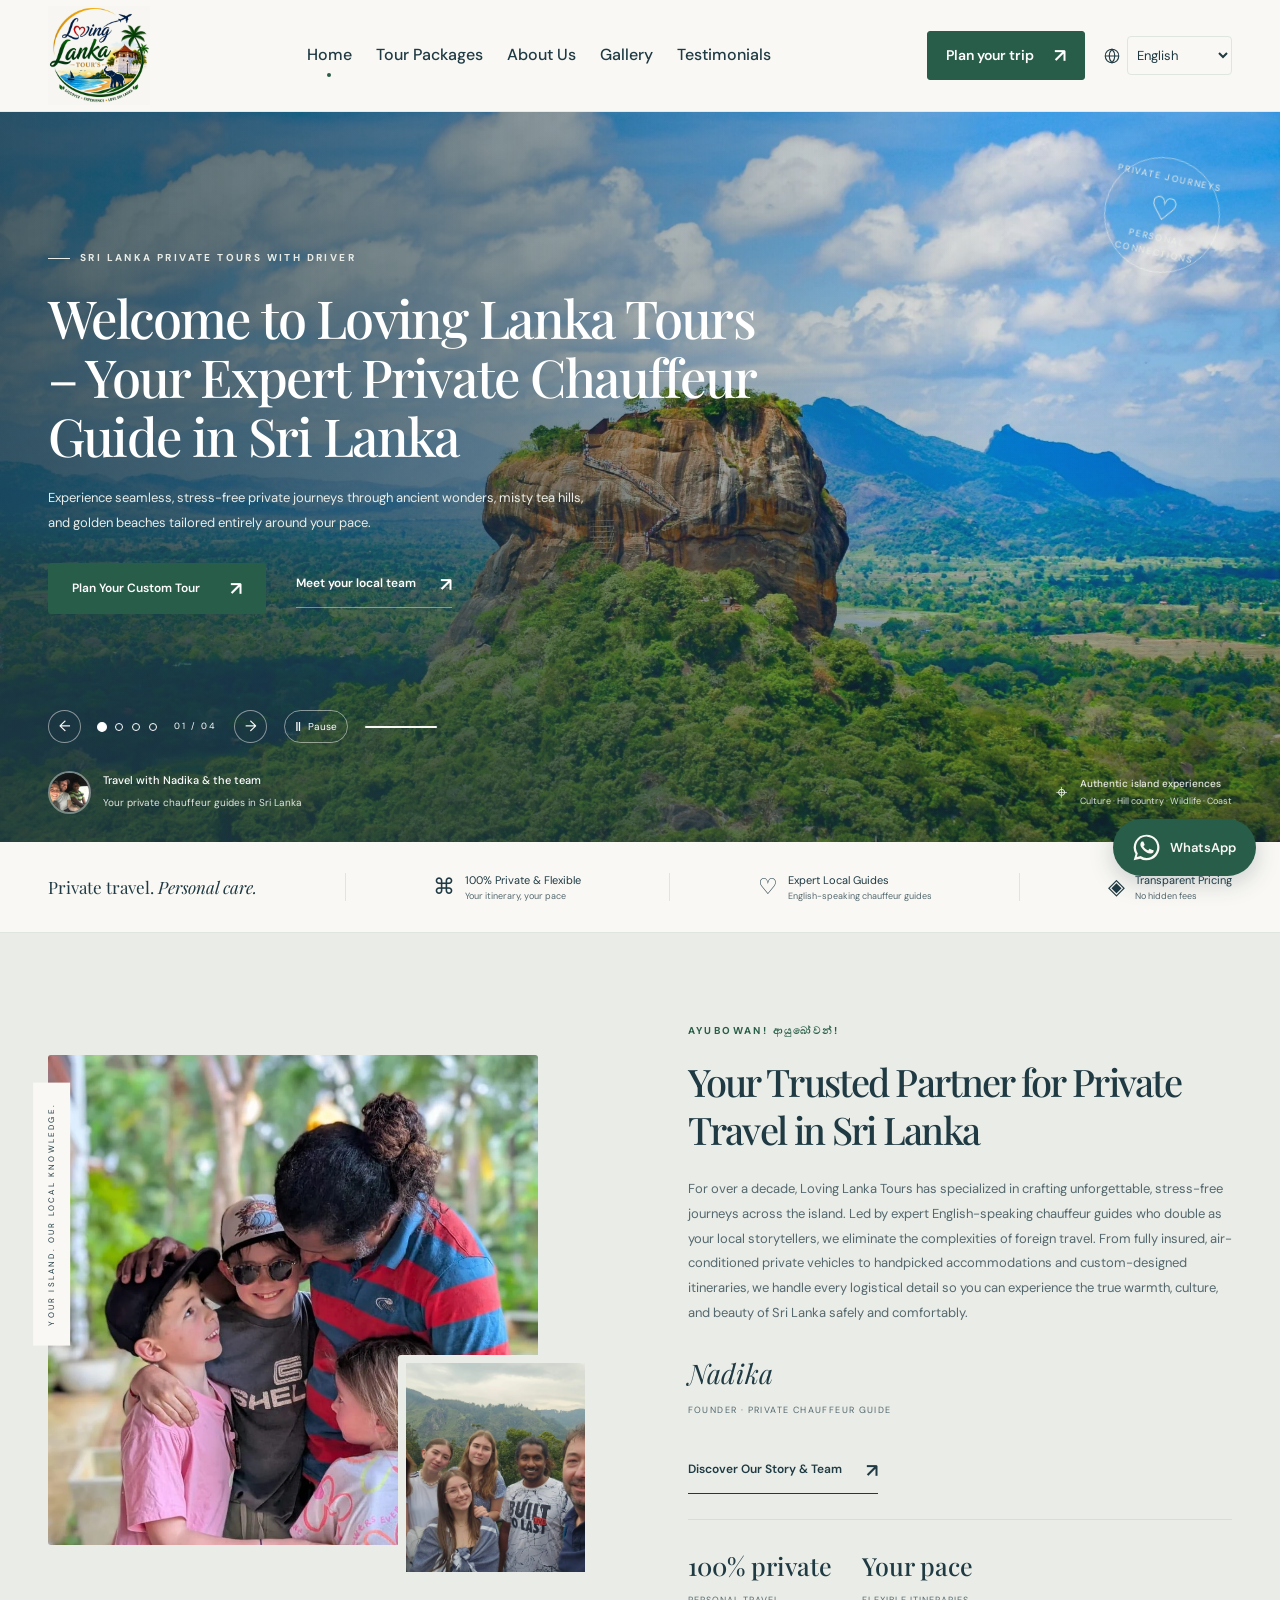
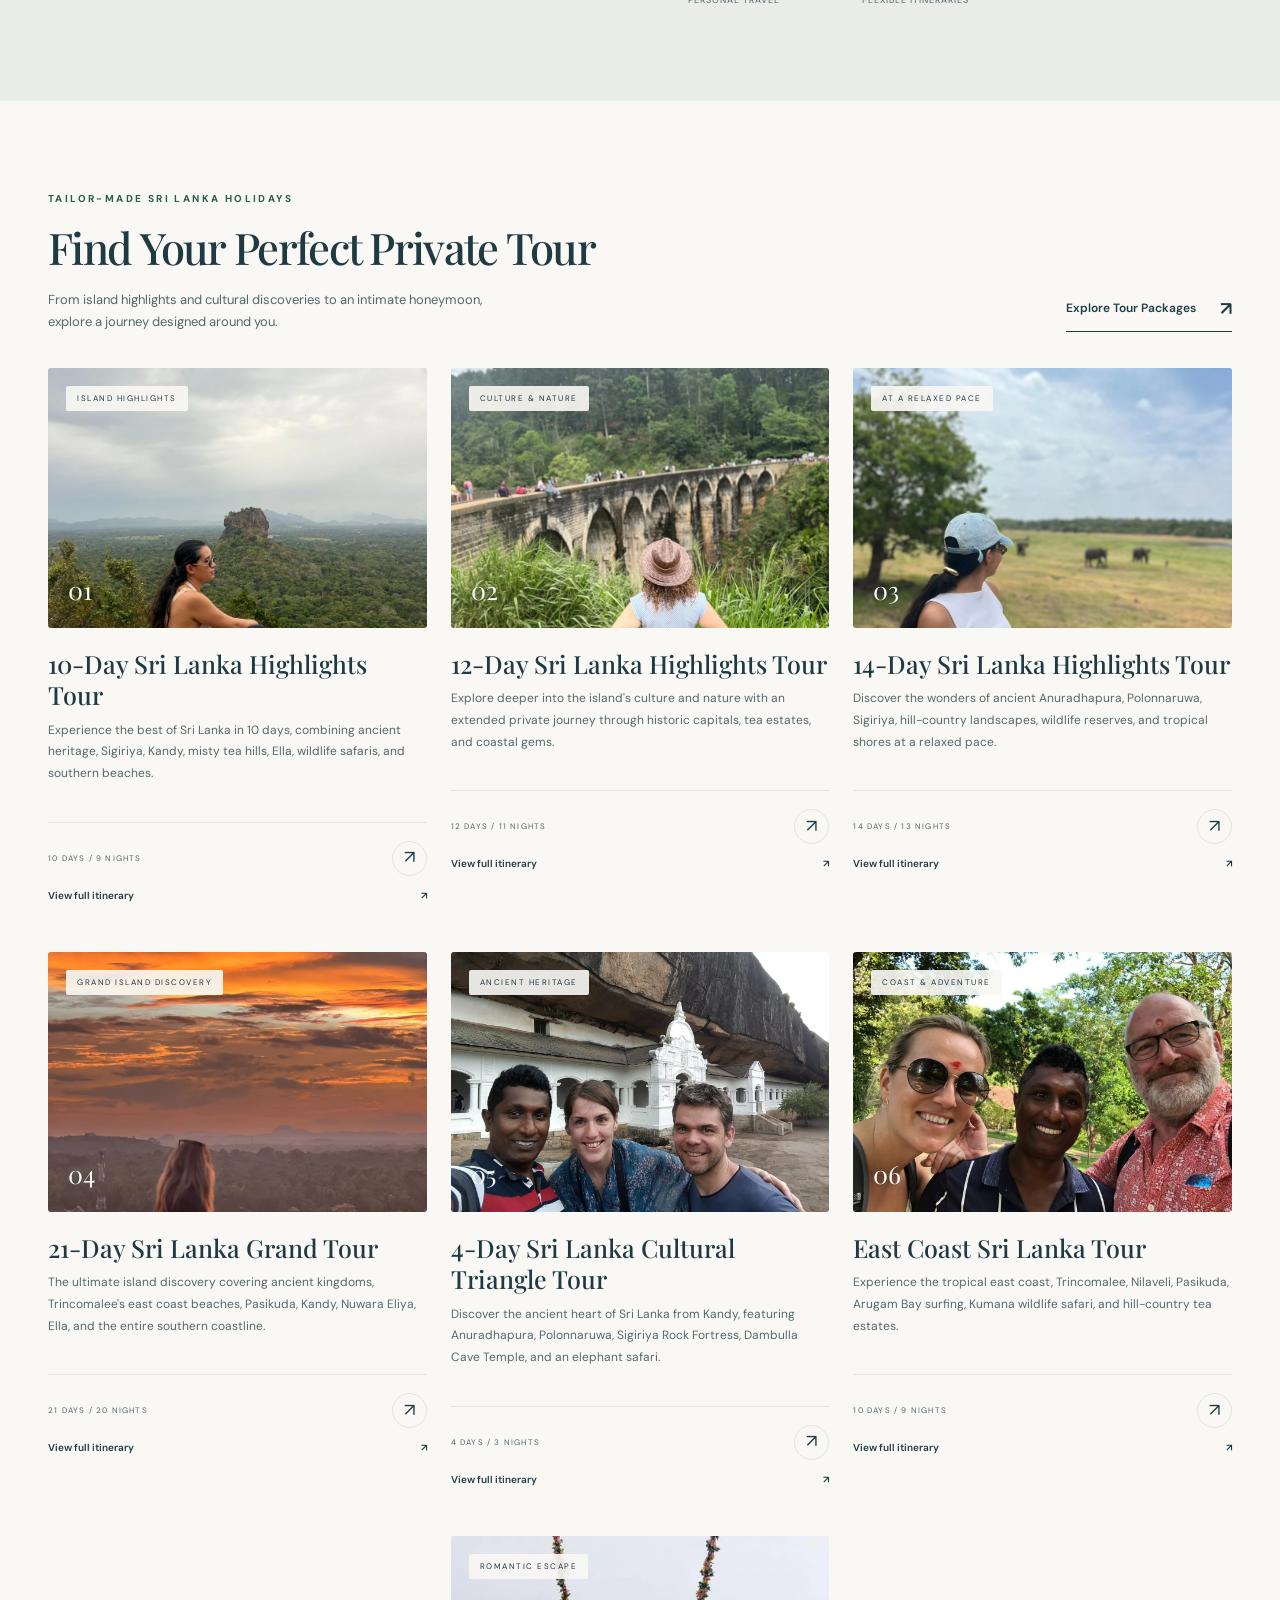
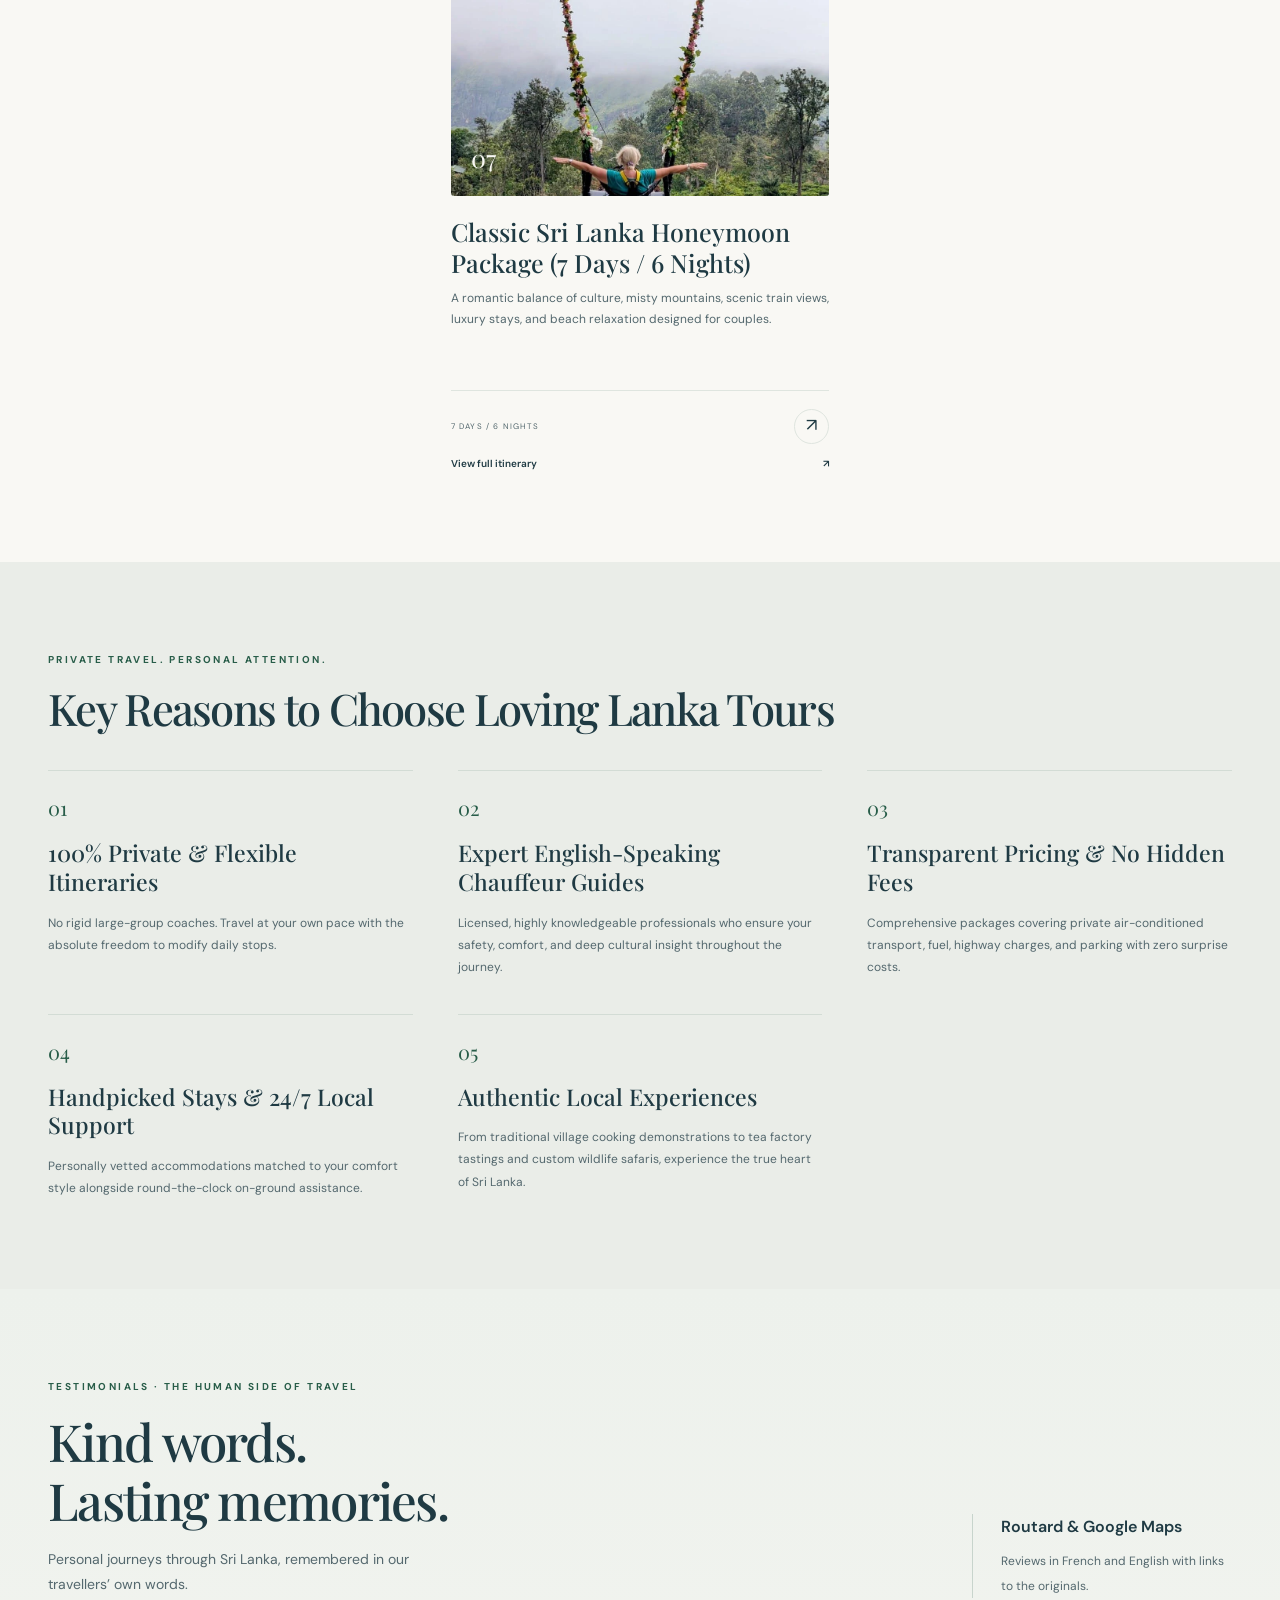
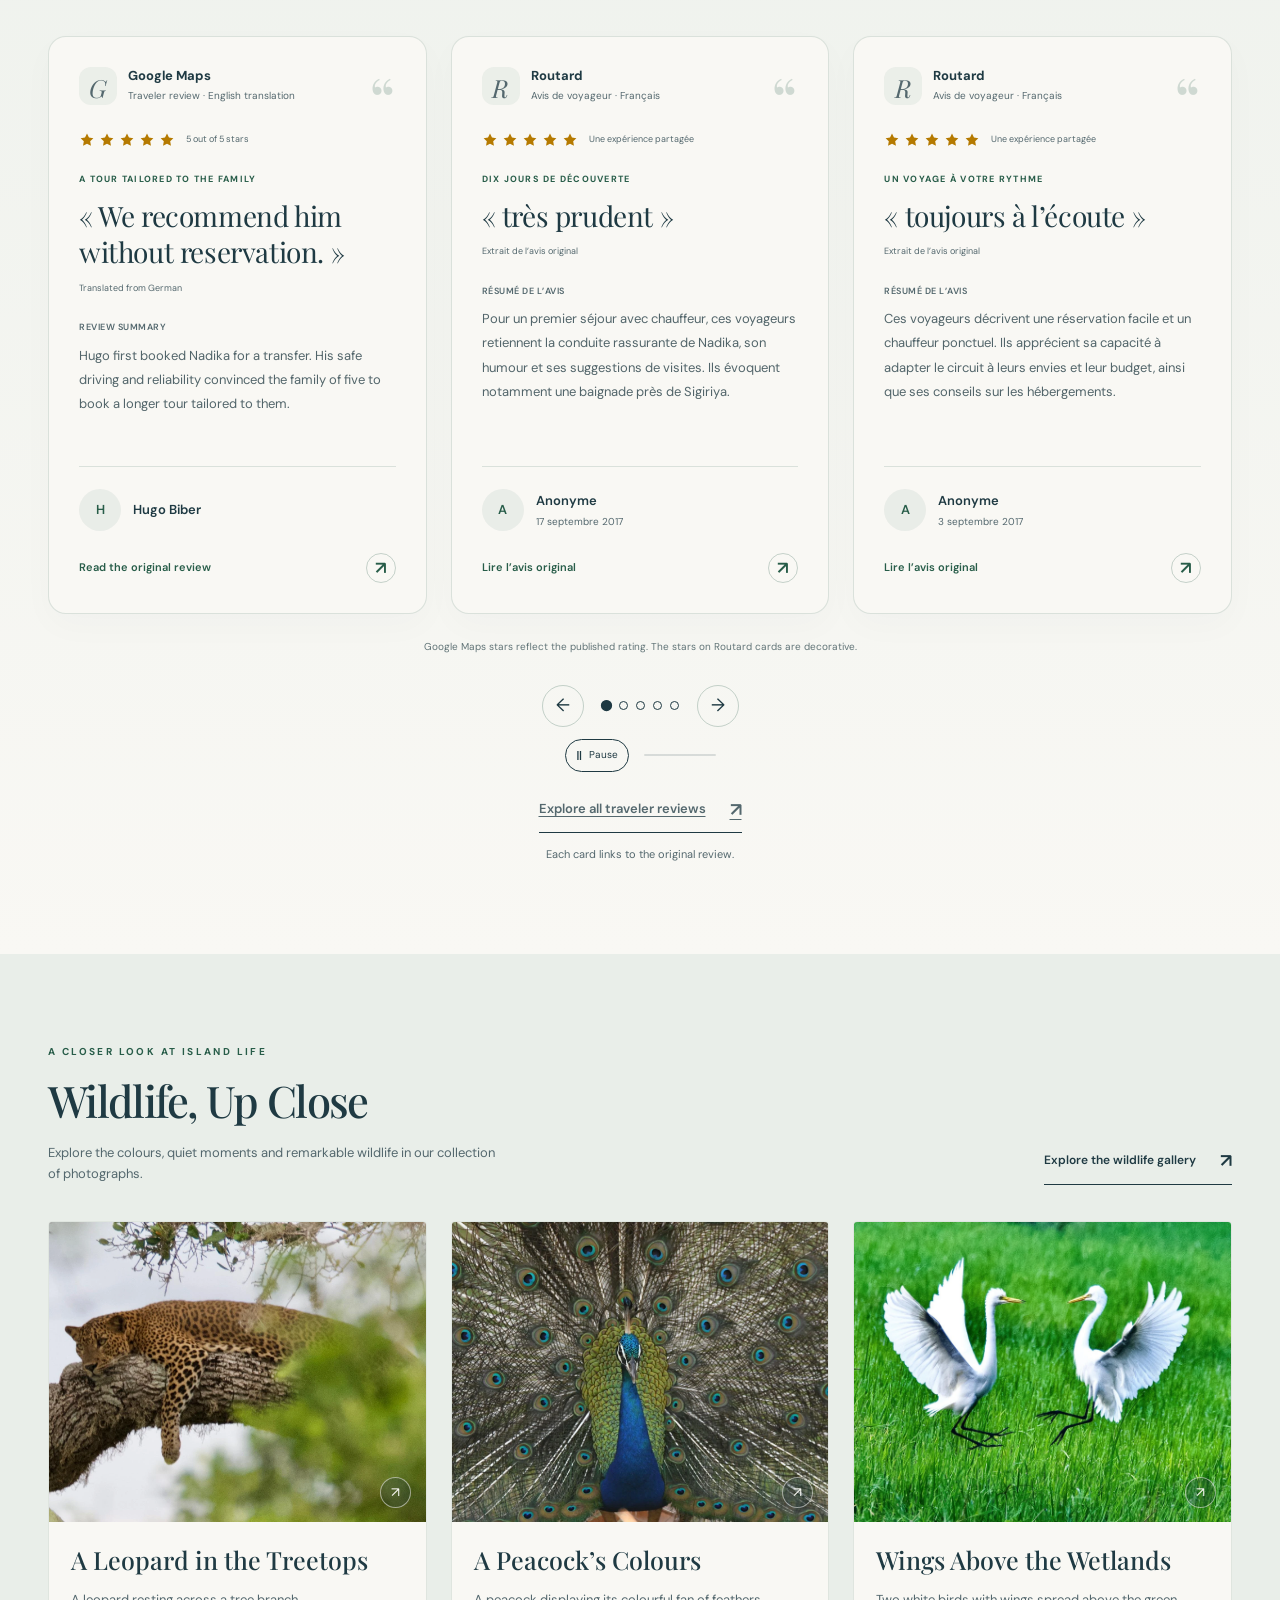
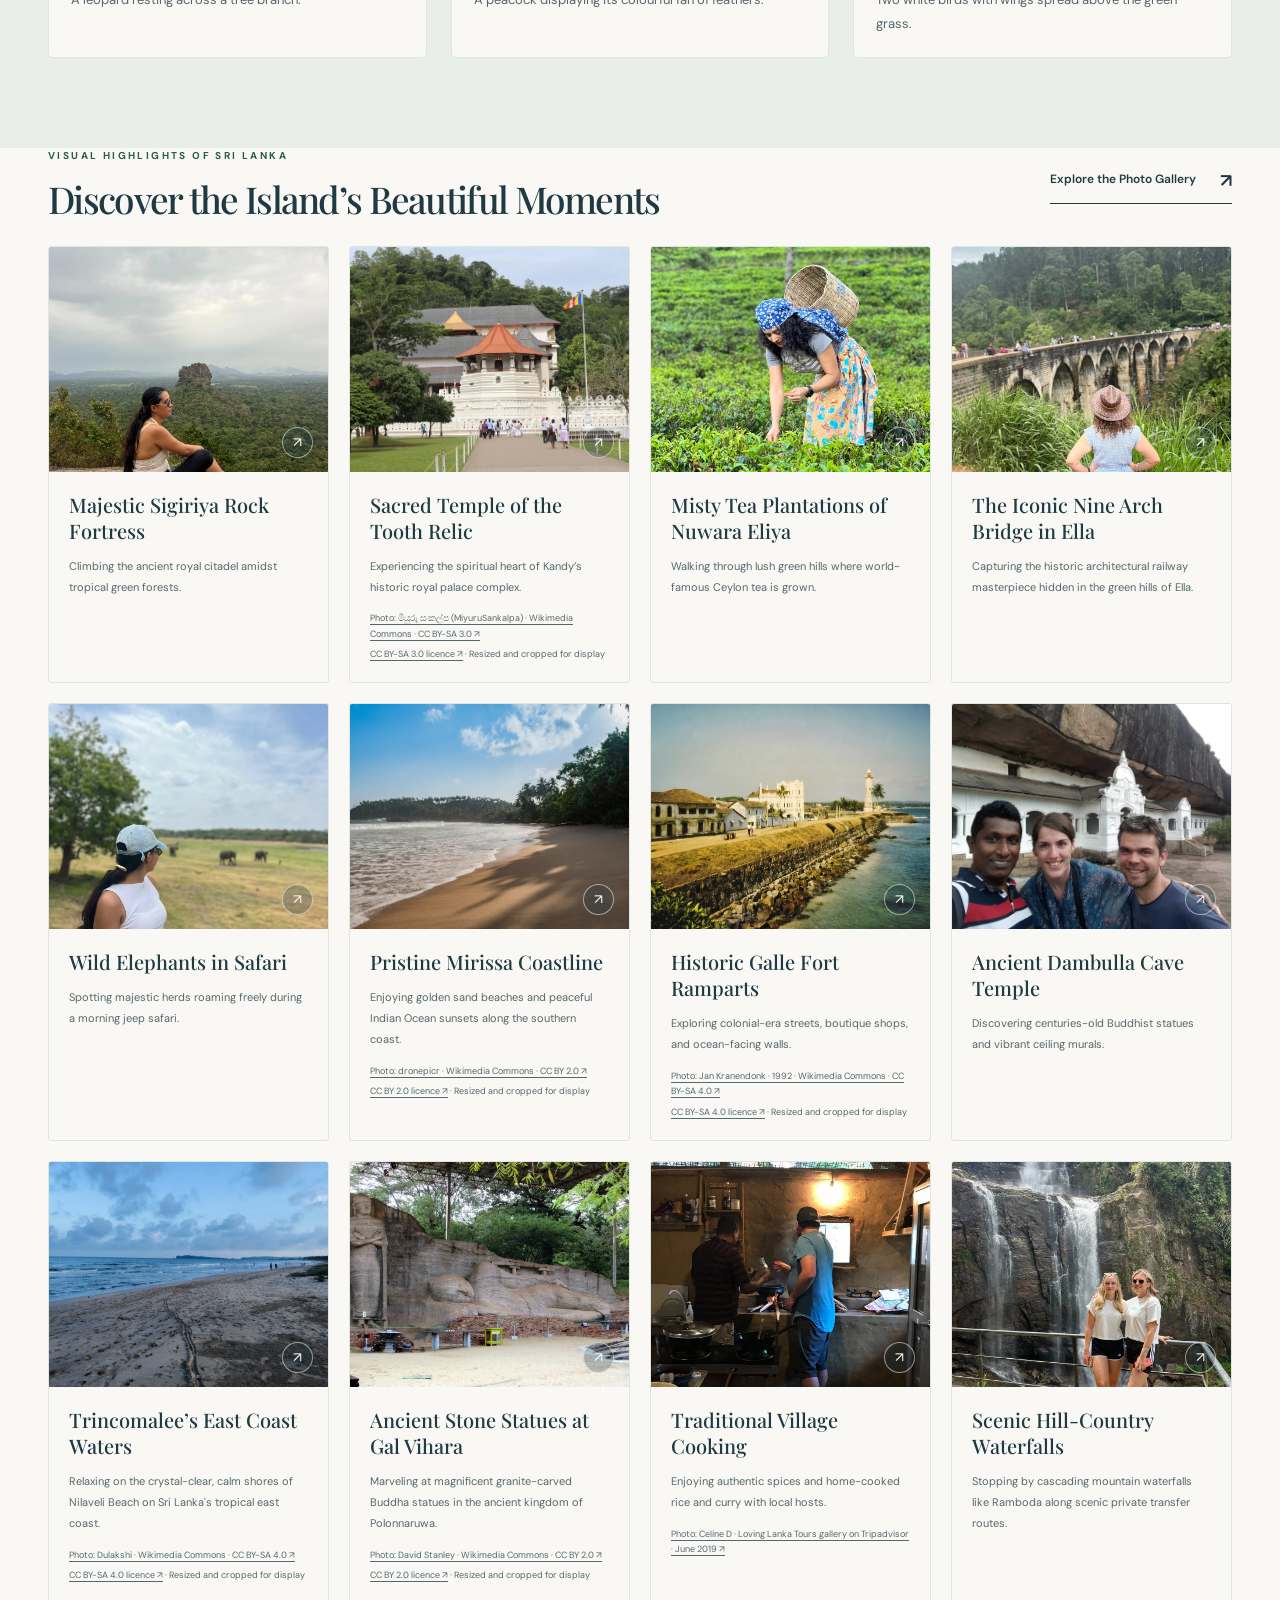
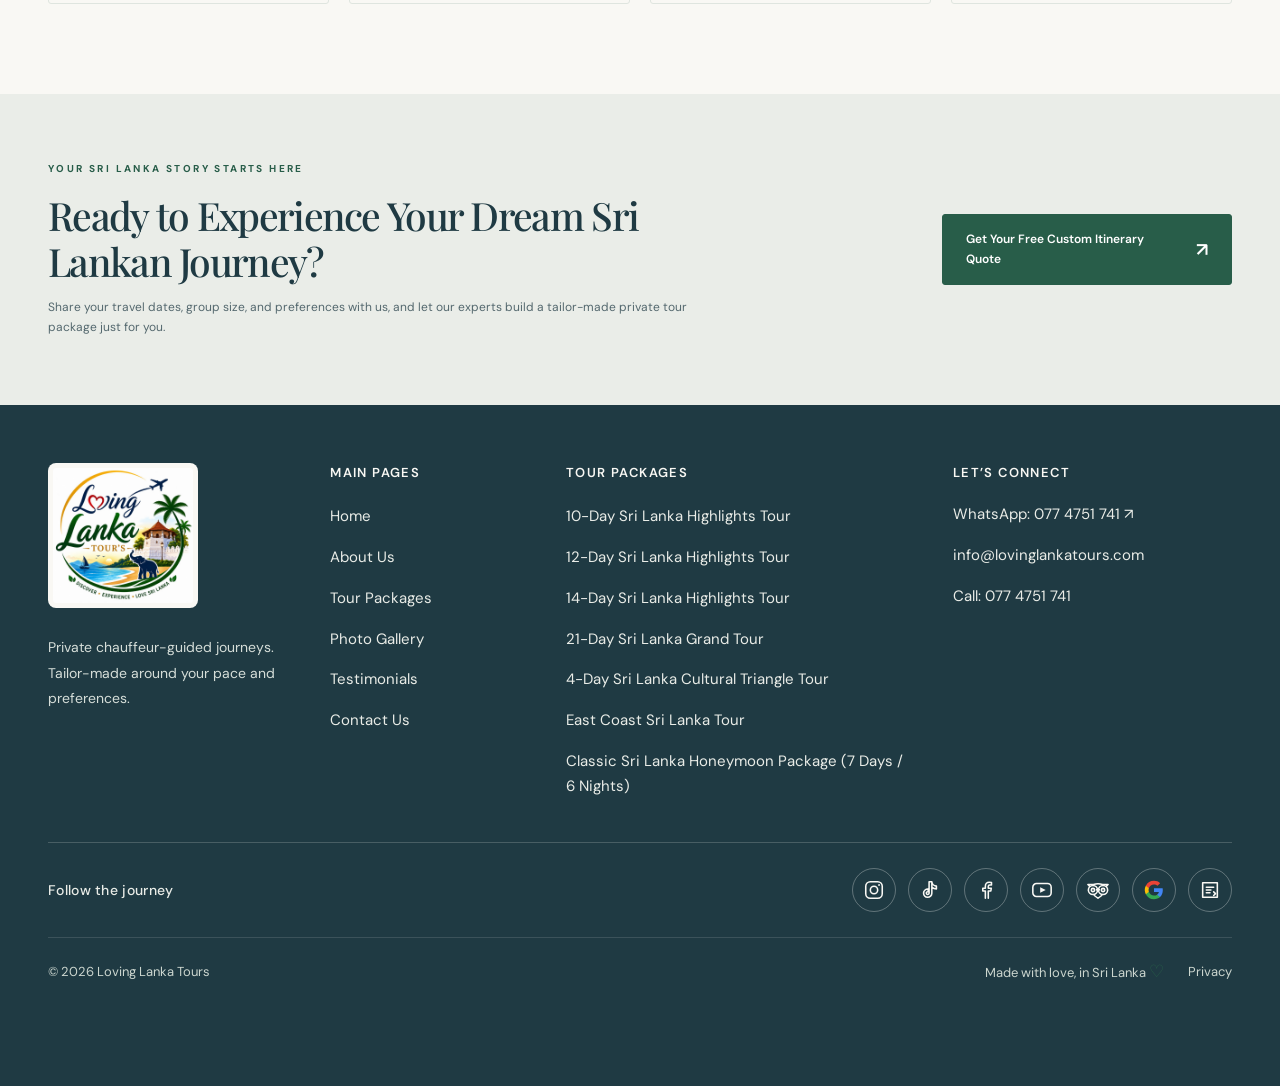
==== commit e3030028: "Render family photo in homepage story" ====
--- a/index.html
+++ b/index.html
@@ -9,7 +9,7 @@
 <link rel="stylesheet" href="styles.css?v=20261111-yellow-stars">
 <script src="content.js?v=20261111-english-review-card" defer></script>
 <script src="tour-content.js" defer></script>
-<script src="app.js?v=20261127-google-gyg-social" defer></script>
+<script src="app.js?v=20261127-family-photo-google-gyg" defer></script>
 <script src="motion.js?v=20261106-contact-reviews" defer></script>
 <script src="language.js?v=20261111-english-review-card" defer></script>
 <script src="whatsapp-chat.js?v=20261030-chat" defer></script>
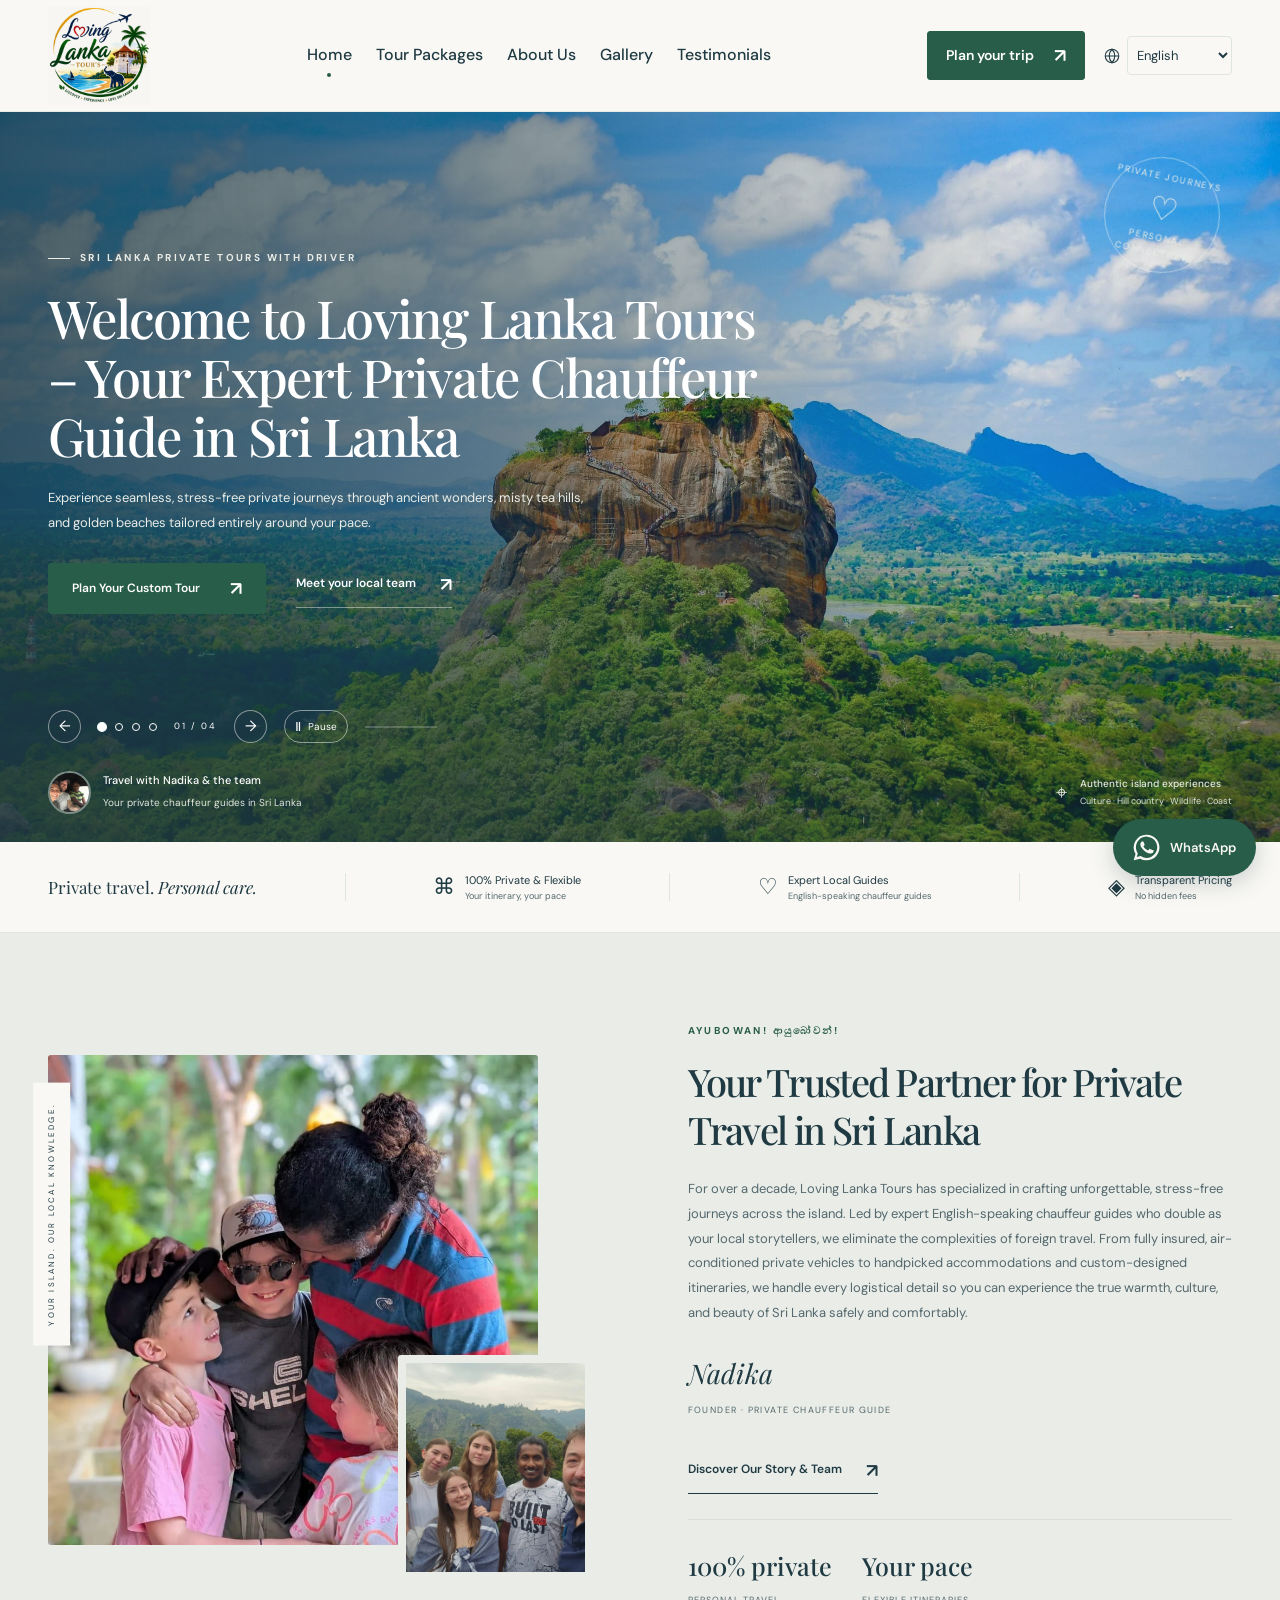
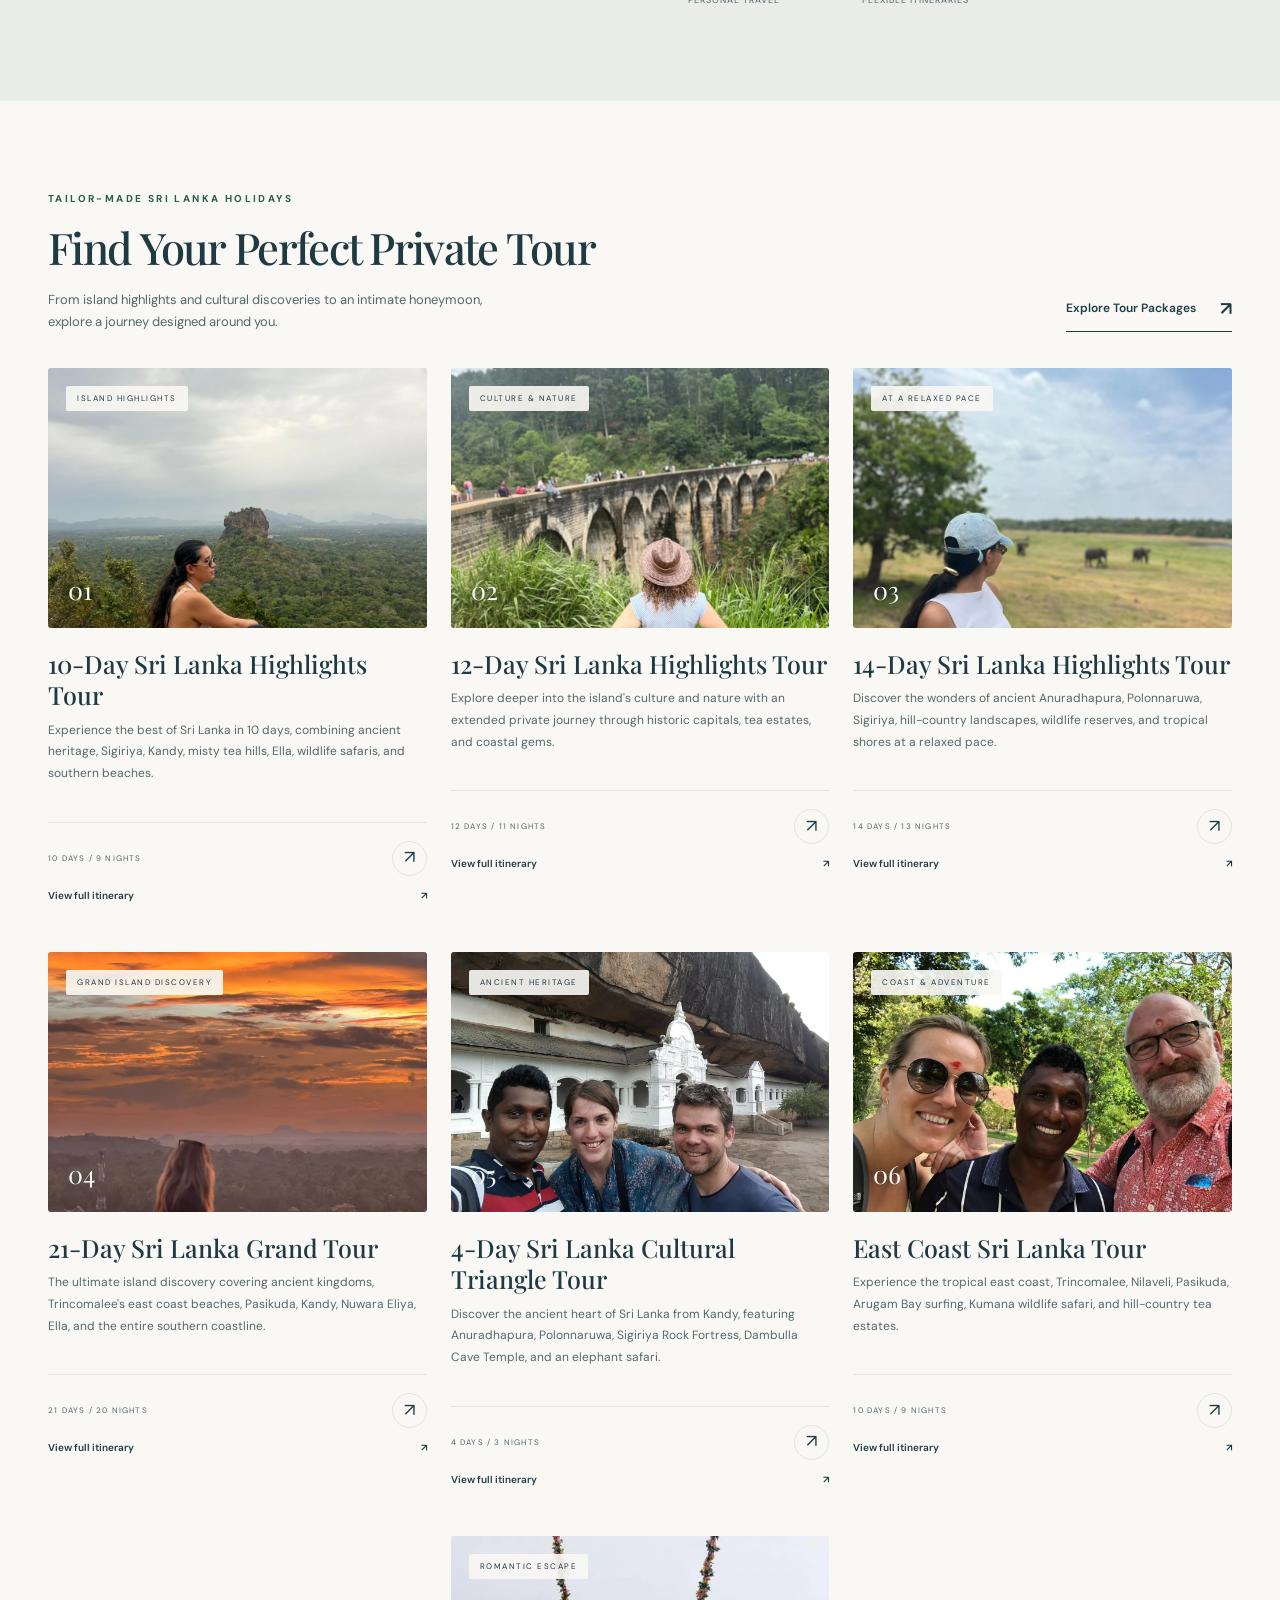
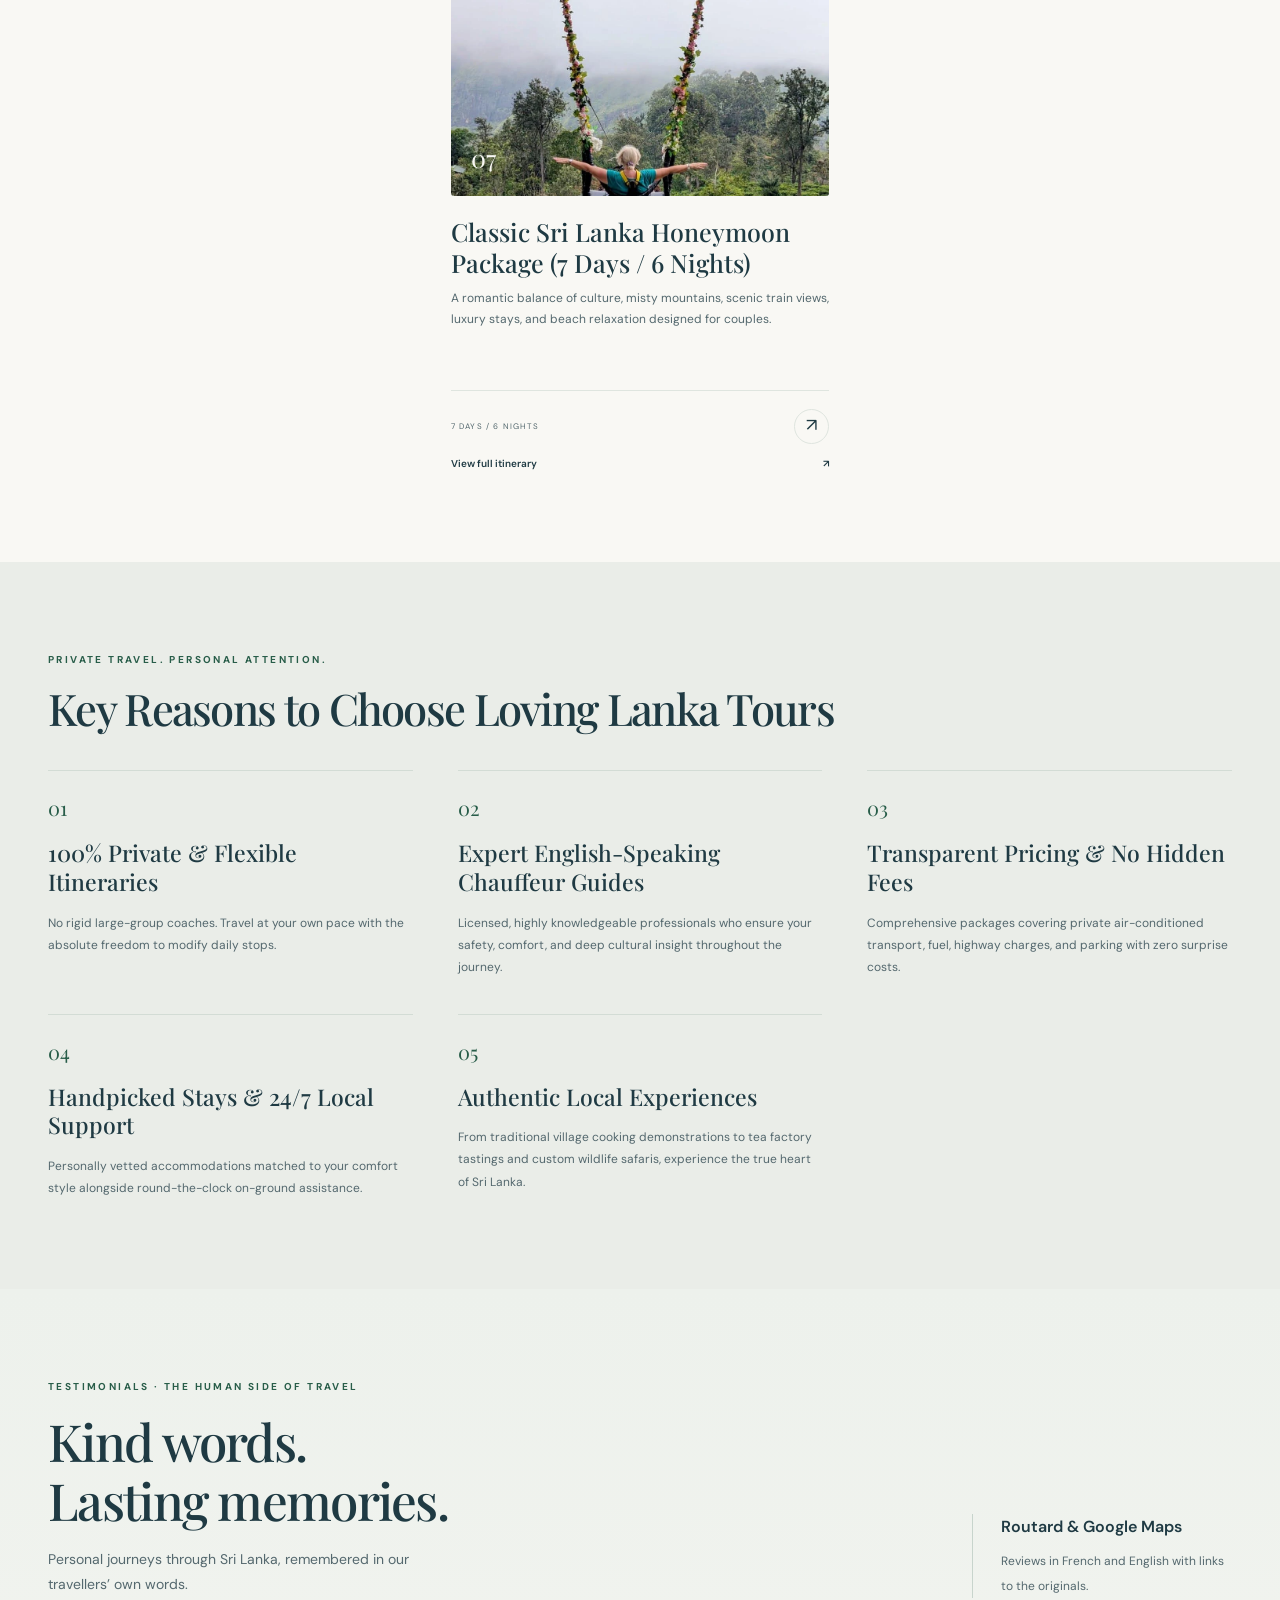
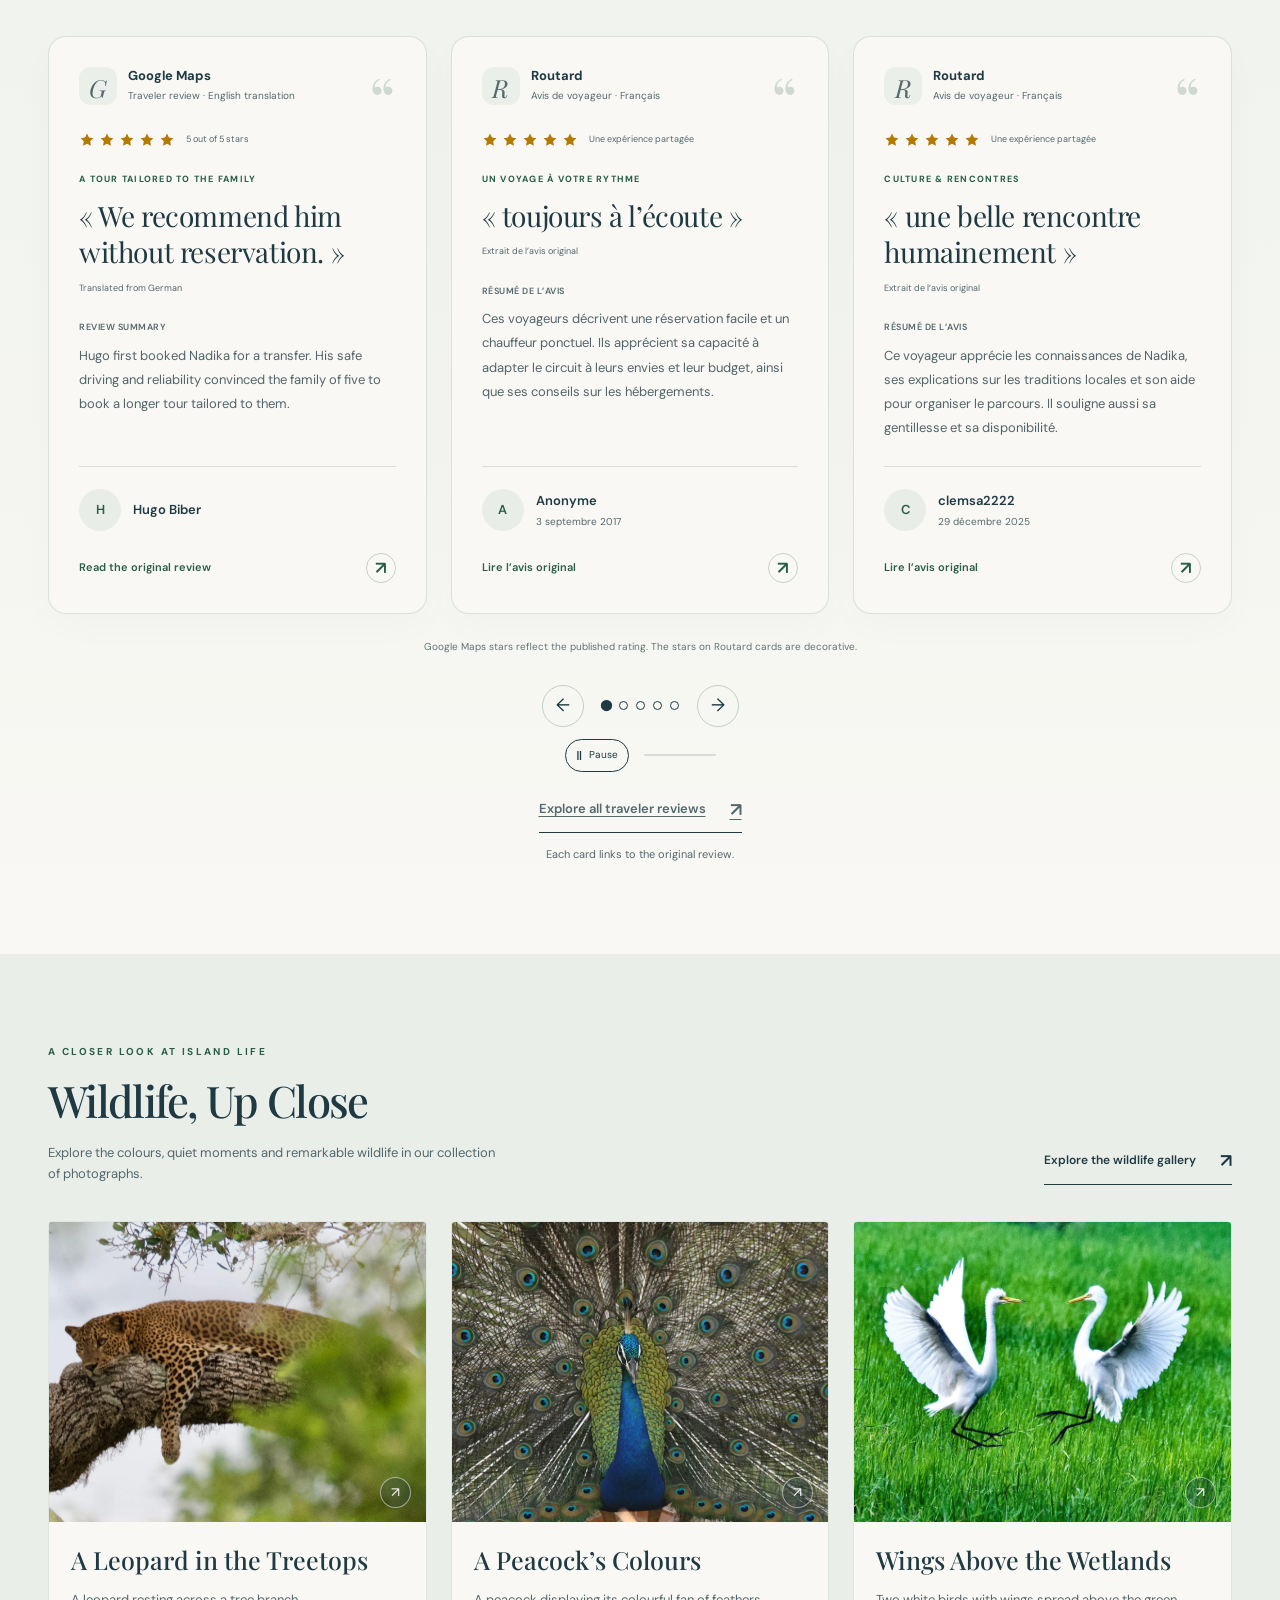
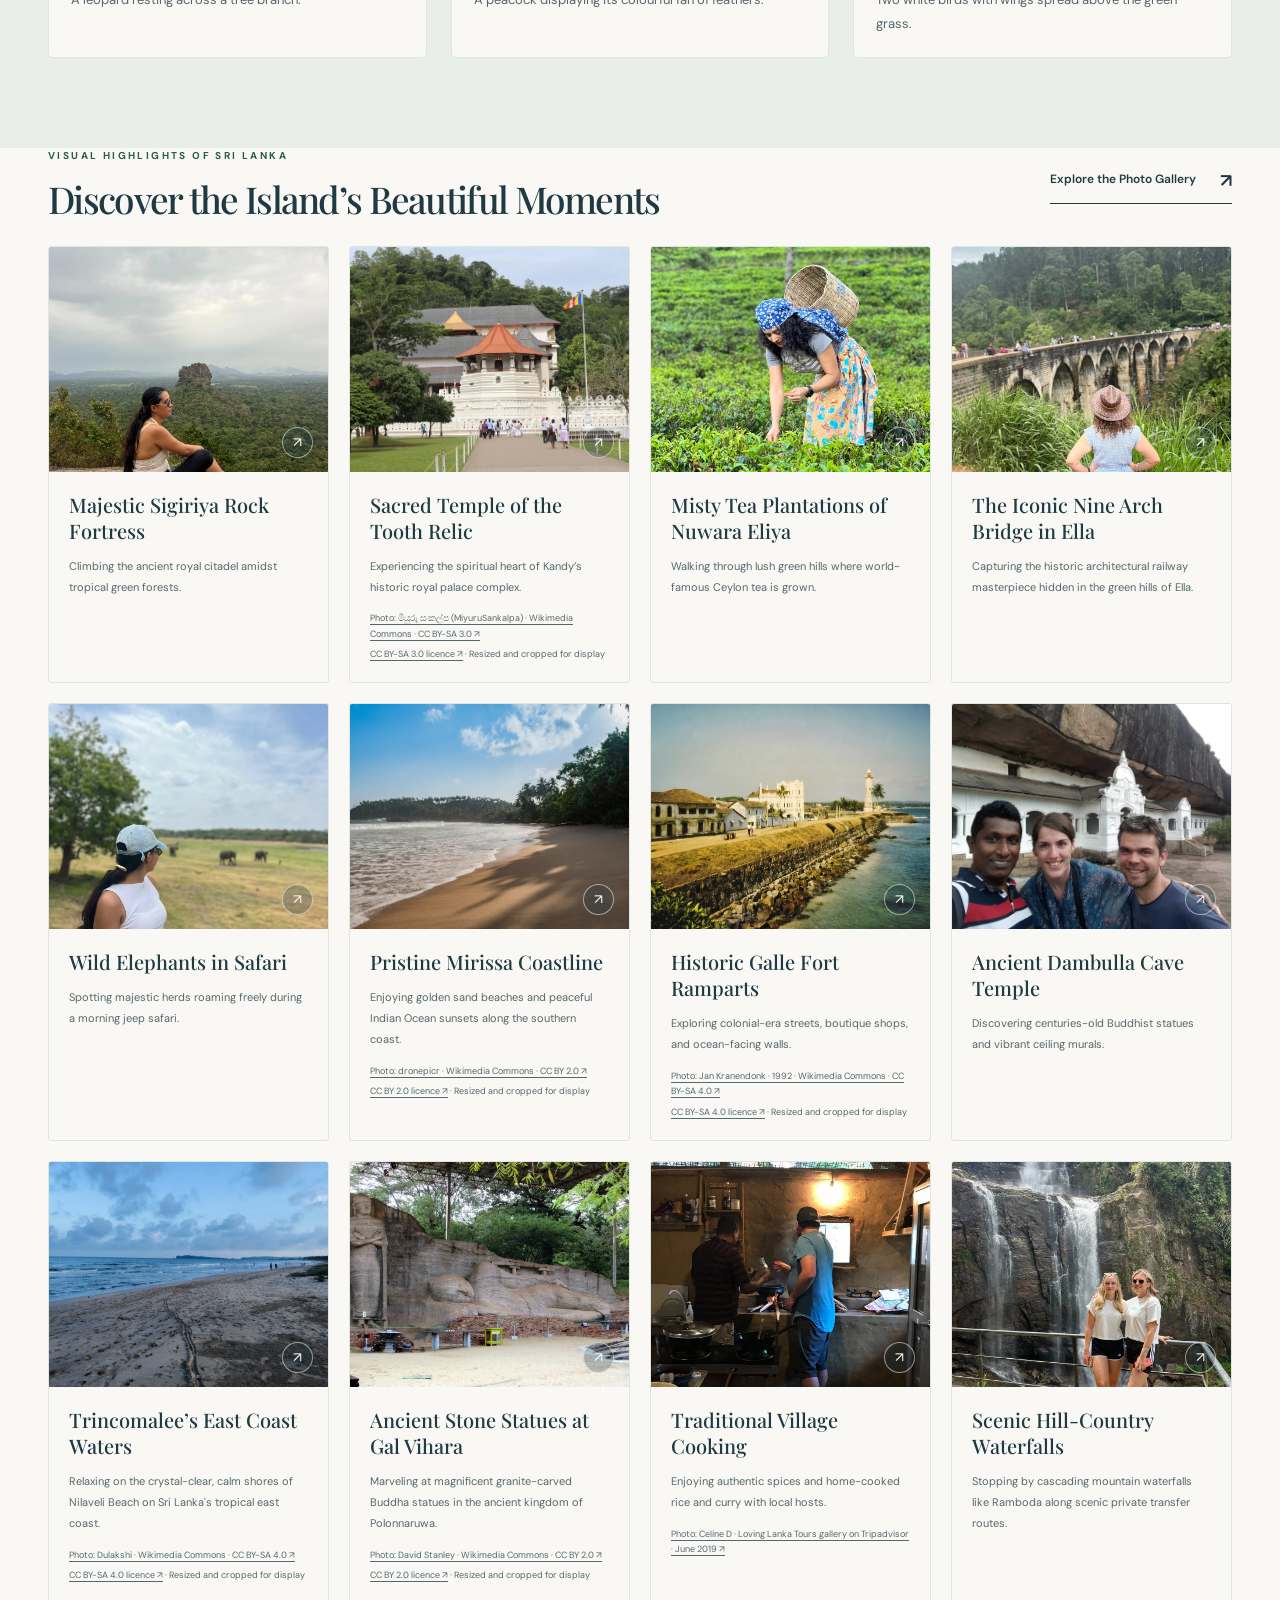
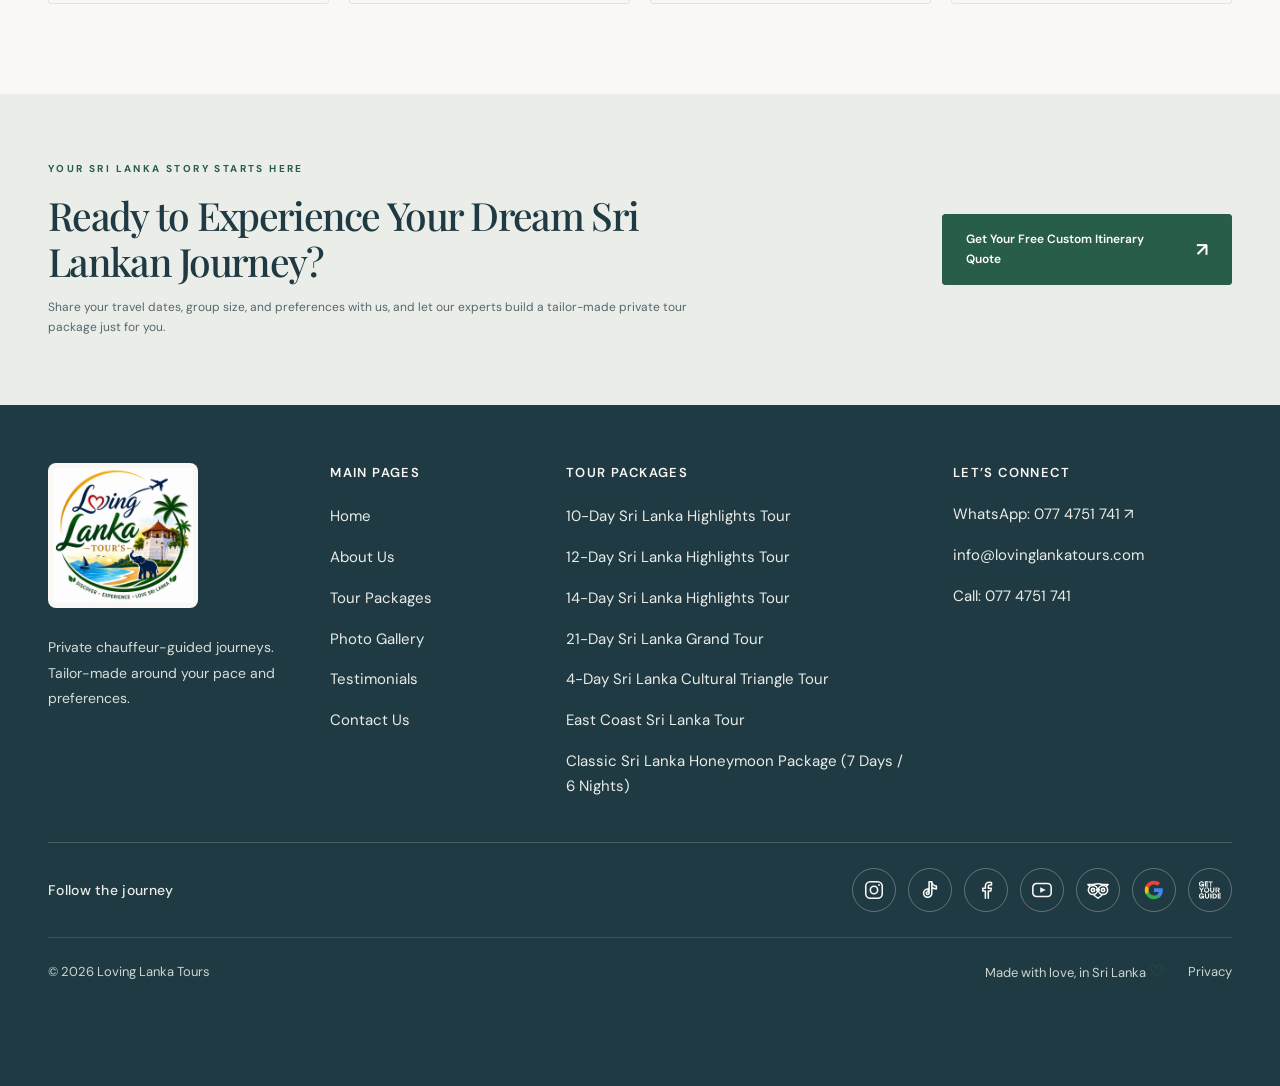
==== commit 4f24a8f9: "Use supplied GetYourGuide logo icon" ====
--- a/index.html
+++ b/index.html
@@ -29,7 +29,7 @@
  <section class="section about-section"><div class="wrap about-grid"><div class="about-photos"><img class="about-main" src="assets/lanka-guest-11.webp" alt="A local guide sharing a family travel moment" loading="lazy"><img class="about-small" src="assets/lanka-guest-12.webp" alt="A local guide and travellers in Sri Lanka’s hill country" loading="lazy"><span class="about-label">YOUR ISLAND. OUR LOCAL KNOWLEDGE.</span></div><div class="about-text"><span class="eyebrow pink">AYUBOWAN! ආයුබෝවන්!</span><h2>Your Trusted Partner for Private Travel in Sri Lanka</h2><p>For over a decade, Loving Lanka Tours has specialized in crafting unforgettable, stress-free journeys across the island. Led by expert English-speaking chauffeur guides who double as your local storytellers, we eliminate the complexities of foreign travel. From fully insured, air-conditioned private vehicles to handpicked accommodations and custom-designed itineraries, we handle every logistical detail so you can experience the true warmth, culture, and beauty of Sri Lanka safely and comfortably.</p><p class="signature">Nadika</p><span class="signature-label">FOUNDER · PRIVATE CHAUFFEUR GUIDE</span><a class="text-link" href="about.html">Discover Our Story &amp; Team <span aria-hidden="true">↗</span></a><div class="about-values"><div><b>100% private</b><small>PERSONAL TRAVEL</small></div><div><b>Your pace</b><small>FLEXIBLE ITINERARIES</small></div></div></div></div></section><section class="section"><div class="wrap"><div class="section-head"><div><span class="eyebrow pink">TAILOR-MADE SRI LANKA HOLIDAYS</span><h2>Find Your Perfect Private Tour</h2><p>From island highlights and cultural discoveries to an intimate honeymoon, explore a journey designed around you.</p></div><a class="text-link" href="tours.html">Explore Tour Packages <span aria-hidden="true">↗</span></a></div><div class="journey-grid package-grid"><article class="journey-card"><a class="journey-card-link" href="tour-highlights-10.html" aria-label="View 10-Day Sri Lanka Highlights Tour itinerary"><div class="journey-photo"><img src="assets/lanka-guest-01.webp" alt="A traveller looking towards Sigiriya Rock Fortress" loading="lazy"><span class="journey-tag">Island highlights</span><span class="journey-num">01</span></div><h3>10-Day Sri Lanka Highlights Tour</h3><p>Experience the best of Sri Lanka in 10 days, combining ancient heritage, Sigiriya, Kandy, misty tea hills, Ella, wildlife safaris, and southern beaches.</p><div class="journey-bottom"><span class="journey-meta">10 Days / 9 Nights</span><span class="circle-button" aria-hidden="true">↗</span></div><span class="tour-request-link">View full itinerary <span aria-hidden="true">↗</span></span></a></article><article class="journey-card"><a class="journey-card-link" href="tour-highlights-12.html" aria-label="View 12-Day Sri Lanka Highlights Tour itinerary"><div class="journey-photo"><img src="assets/lanka-guest-31.webp" alt="A traveller beside Ella’s Nine Arch Bridge" loading="lazy"><span class="journey-tag">Culture &amp; nature</span><span class="journey-num">02</span></div><h3>12-Day Sri Lanka Highlights Tour</h3><p>Explore deeper into the island&#39;s culture and nature with an extended private journey through historic capitals, tea estates, and coastal gems.</p><div class="journey-bottom"><span class="journey-meta">12 Days / 11 Nights</span><span class="circle-button" aria-hidden="true">↗</span></div><span class="tour-request-link">View full itinerary <span aria-hidden="true">↗</span></span></a></article><article class="journey-card"><a class="journey-card-link" href="tour-highlights-14.html" aria-label="View 14-Day Sri Lanka Highlights Tour itinerary"><div class="journey-photo"><img src="assets/lanka-guest-25.webp" alt="A traveller watching wild elephants from a safari vehicle" loading="lazy"><span class="journey-tag">At a relaxed pace</span><span class="journey-num">03</span></div><h3>14-Day Sri Lanka Highlights Tour</h3><p>Discover the wonders of ancient Anuradhapura, Polonnaruwa, Sigiriya, hill-country landscapes, wildlife reserves, and tropical shores at a relaxed pace.</p><div class="journey-bottom"><span class="journey-meta">14 Days / 13 Nights</span><span class="circle-button" aria-hidden="true">↗</span></div><span class="tour-request-link">View full itinerary <span aria-hidden="true">↗</span></span></a></article><article class="journey-card"><a class="journey-card-link" href="tour-grand-21.html" aria-label="View 21-Day Sri Lanka Grand Tour itinerary"><div class="journey-photo"><img src="assets/lanka-guest-29.webp" alt="A colourful sunset above Sri Lanka’s tropical forest" loading="lazy"><span class="journey-tag">Grand island discovery</span><span class="journey-num">04</span></div><h3>21-Day Sri Lanka Grand Tour</h3><p>The ultimate island discovery covering ancient kingdoms, Trincomalee&#39;s east coast beaches, Pasikuda, Kandy, Nuwara Eliya, Ella, and the entire southern coastline.</p><div class="journey-bottom"><span class="journey-meta">21 Days / 20 Nights</span><span class="circle-button" aria-hidden="true">↗</span></div><span class="tour-request-link">View full itinerary <span aria-hidden="true">↗</span></span></a></article><article class="journey-card"><a class="journey-card-link" href="tour-culture-4.html" aria-label="View 4-Day Sri Lanka Cultural Triangle Tour itinerary"><div class="journey-photo"><img src="assets/lanka-guest-16.webp" alt="Guests and their guide visiting a cave-temple complex" loading="lazy"><span class="journey-tag">Ancient heritage</span><span class="journey-num">05</span></div><h3>4-Day Sri Lanka Cultural Triangle Tour</h3><p>Discover the ancient heart of Sri Lanka from Kandy, featuring Anuradhapura, Polonnaruwa, Sigiriya Rock Fortress, Dambulla Cave Temple, and an elephant safari.</p><div class="journey-bottom"><span class="journey-meta">4 Days / 3 Nights</span><span class="circle-button" aria-hidden="true">↗</span></div><span class="tour-request-link">View full itinerary <span aria-hidden="true">↗</span></span></a></article><article class="journey-card"><a class="journey-card-link" href="tour-east-coast.html" aria-label="View East Coast Sri Lanka Tour itinerary"><div class="journey-photo"><img src="assets/lanka-guest-23.webp" alt="Travellers sharing a journey with their local guide" loading="lazy"><span class="journey-tag">Coast &amp; adventure</span><span class="journey-num">06</span></div><h3>East Coast Sri Lanka Tour</h3><p>Experience the tropical east coast, Trincomalee, Nilaveli, Pasikuda, Arugam Bay surfing, Kumana wildlife safari, and hill-country tea estates.</p><div class="journey-bottom"><span class="journey-meta">10 Days / 9 Nights</span><span class="circle-button" aria-hidden="true">↗</span></div><span class="tour-request-link">View full itinerary <span aria-hidden="true">↗</span></span></a></article><article class="journey-card"><a class="journey-card-link" href="tour-honeymoon-7.html" aria-label="View Classic Sri Lanka Honeymoon Package (7 Days / 6 Nights) itinerary"><div class="journey-photo"><img src="assets/lanka-guest-09.webp" alt="Two travellers enjoying a swing above the green hills" loading="lazy"><span class="journey-tag">Romantic escape</span><span class="journey-num">07</span></div><h3>Classic Sri Lanka Honeymoon Package (7 Days / 6 Nights)</h3><p>A romantic balance of culture, misty mountains, scenic train views, luxury stays, and beach relaxation designed for couples.</p><div class="journey-bottom"><span class="journey-meta">7 Days / 6 Nights</span><span class="circle-button" aria-hidden="true">↗</span></div><span class="tour-request-link">View full itinerary <span aria-hidden="true">↗</span></span></a></article></div></div></section><section class="section reasons-section"><div class="wrap"><div class="section-head"><div><span class="eyebrow pink">PRIVATE TRAVEL. PERSONAL ATTENTION.</span><h2>Key Reasons to Choose Loving Lanka Tours</h2></div></div><div class="reason-grid"><article class="reason-item"><span class="reason-number">01</span><h3>100% Private &amp; Flexible Itineraries</h3><p>No rigid large-group coaches. Travel at your own pace with the absolute freedom to modify daily stops.</p></article><article class="reason-item"><span class="reason-number">02</span><h3>Expert English-Speaking Chauffeur Guides</h3><p>Licensed, highly knowledgeable professionals who ensure your safety, comfort, and deep cultural insight throughout the journey.</p></article><article class="reason-item"><span class="reason-number">03</span><h3>Transparent Pricing &amp; No Hidden Fees</h3><p>Comprehensive packages covering private air-conditioned transport, fuel, highway charges, and parking with zero surprise costs.</p></article><article class="reason-item"><span class="reason-number">04</span><h3>Handpicked Stays &amp; 24/7 Local Support</h3><p>Personally vetted accommodations matched to your comfort style alongside round-the-clock on-ground assistance.</p></article><article class="reason-item"><span class="reason-number">05</span><h3>Authentic Local Experiences</h3><p>From traditional village cooking demonstrations to tea factory tastings and custom wildlife safaris, experience the true heart of Sri Lanka.</p></article></div></div></section><section class="section testimonials-section" id="testimonials" aria-labelledby="testimonials-heading"><div class="wrap"><div class="reviews-head"><div class="review-heading-copy"><span class="eyebrow pink">TESTIMONIALS · THE HUMAN SIDE OF TRAVEL</span><h2 id="testimonials-heading">Kind words.<br>Lasting memories.</h2><p>Personal journeys through Sri Lanka, remembered in our travellers’ own words.</p></div><div class="reviews-heading-note"><b>Routard &amp; Google Maps</b><span>Reviews in French and English with links to the originals.</span></div></div><div class="review-grid supplied-reviews" data-review-slider="3"><article class="review-card supplied-review sourced-review notranslate rated-review" lang="en" translate="no"><div class="review-card-top"><span class="review-platform-label"><span class="review-source-mark" aria-hidden="true">G</span><span><b>Google Maps</b><small>Traveler review · English translation</small></span></span><span class="review-quote-mark" aria-hidden="true">“</span></div><div class="review-star-row"><span class="review-stars" aria-hidden="true"><svg viewBox="0 0 24 24" fill="currentColor"><path d="m12 2.4 2.96 6 6.62.96-4.79 4.67 1.13 6.59L12 17.5l-5.92 3.12 1.13-6.59L2.42 9.36l6.62-.96Z"/></svg><svg viewBox="0 0 24 24" fill="currentColor"><path d="m12 2.4 2.96 6 6.62.96-4.79 4.67 1.13 6.59L12 17.5l-5.92 3.12 1.13-6.59L2.42 9.36l6.62-.96Z"/></svg><svg viewBox="0 0 24 24" fill="currentColor"><path d="m12 2.4 2.96 6 6.62.96-4.79 4.67 1.13 6.59L12 17.5l-5.92 3.12 1.13-6.59L2.42 9.36l6.62-.96Z"/></svg><svg viewBox="0 0 24 24" fill="currentColor"><path d="m12 2.4 2.96 6 6.62.96-4.79 4.67 1.13 6.59L12 17.5l-5.92 3.12 1.13-6.59L2.42 9.36l6.62-.96Z"/></svg><svg viewBox="0 0 24 24" fill="currentColor"><path d="m12 2.4 2.96 6 6.62.96-4.79 4.67 1.13 6.59L12 17.5l-5.92 3.12 1.13-6.59L2.42 9.36l6.62-.96Z"/></svg></span><span>5 out of 5 stars</span></div><span class="eyebrow review-theme">A tour tailored to the family</span><blockquote cite="https://share.google/X7iT61F7IpJR98NSJ">« We recommend him without reservation. »</blockquote><p class="review-excerpt-label">Translated from German</p><p class="review-summary"><span>Review summary</span>Hugo first booked Nadika for a transfer. His safe driving and reliability convinced the family of five to book a longer tour tailored to them.</p><div class="review-card-bottom"><div class="review-person"><span class="review-initial" aria-hidden="true">H</span><div><b>Hugo Biber</b></div></div><a class="review-original" href="https://share.google/X7iT61F7IpJR98NSJ" target="_blank" rel="noopener noreferrer" aria-label="Read the original review by Hugo Biber on Google Maps (new tab)"><span>Read the original review</span><span class="review-link-arrow" aria-hidden="true">↗</span></a></div></article><article class="review-card supplied-review sourced-review notranslate" lang="fr" translate="no"><div class="review-card-top"><span class="review-platform-label"><span class="review-source-mark" aria-hidden="true">R</span><span><b>Routard</b><small>Avis de voyageur · Français</small></span></span><span class="review-quote-mark" aria-hidden="true">“</span></div><div class="review-star-row"><span class="review-stars" aria-hidden="true"><svg viewBox="0 0 24 24" fill="currentColor"><path d="m12 2.4 2.96 6 6.62.96-4.79 4.67 1.13 6.59L12 17.5l-5.92 3.12 1.13-6.59L2.42 9.36l6.62-.96Z"/></svg><svg viewBox="0 0 24 24" fill="currentColor"><path d="m12 2.4 2.96 6 6.62.96-4.79 4.67 1.13 6.59L12 17.5l-5.92 3.12 1.13-6.59L2.42 9.36l6.62-.96Z"/></svg><svg viewBox="0 0 24 24" fill="currentColor"><path d="m12 2.4 2.96 6 6.62.96-4.79 4.67 1.13 6.59L12 17.5l-5.92 3.12 1.13-6.59L2.42 9.36l6.62-.96Z"/></svg><svg viewBox="0 0 24 24" fill="currentColor"><path d="m12 2.4 2.96 6 6.62.96-4.79 4.67 1.13 6.59L12 17.5l-5.92 3.12 1.13-6.59L2.42 9.36l6.62-.96Z"/></svg><svg viewBox="0 0 24 24" fill="currentColor"><path d="m12 2.4 2.96 6 6.62.96-4.79 4.67 1.13 6.59L12 17.5l-5.92 3.12 1.13-6.59L2.42 9.36l6.62-.96Z"/></svg></span><span>Une expérience partagée</span></div><span class="eyebrow review-theme">De Kandy à Tangalle</span><blockquote cite="https://www.routard.com/forums/t/recommandation-chauffeur-nadika-au-sri-lanka/182083/12">« très bon conducteur »</blockquote><p class="review-excerpt-label">Extrait de l’avis original</p><p class="review-summary"><span>Résumé de l’avis</span>Après une rencontre à la gare de Kandy, ce voyageur poursuit son trajet avec Nadika jusqu’à Tangalle. Son avis met en avant son écoute, sa conduite et les découvertes culinaires.</p><div class="review-card-bottom"><div class="review-person"><span class="review-initial" aria-hidden="true">N</span><div><b>nathma</b><small><time datetime="2026-02-09">9 février 2026</time></small></div></div><a class="review-original" href="https://www.routard.com/forums/t/recommandation-chauffeur-nadika-au-sri-lanka/182083/12" target="_blank" rel="noopener noreferrer" aria-label="Lire l’avis original de nathma sur Routard (nouvel onglet)"><span>Lire l’avis original</span><span class="review-link-arrow" aria-hidden="true">↗</span></a></div></article><article class="review-card supplied-review sourced-review notranslate" lang="fr" translate="no"><div class="review-card-top"><span class="review-platform-label"><span class="review-source-mark" aria-hidden="true">R</span><span><b>Routard</b><small>Avis de voyageur · Français</small></span></span><span class="review-quote-mark" aria-hidden="true">“</span></div><div class="review-star-row"><span class="review-stars" aria-hidden="true"><svg viewBox="0 0 24 24" fill="currentColor"><path d="m12 2.4 2.96 6 6.62.96-4.79 4.67 1.13 6.59L12 17.5l-5.92 3.12 1.13-6.59L2.42 9.36l6.62-.96Z"/></svg><svg viewBox="0 0 24 24" fill="currentColor"><path d="m12 2.4 2.96 6 6.62.96-4.79 4.67 1.13 6.59L12 17.5l-5.92 3.12 1.13-6.59L2.42 9.36l6.62-.96Z"/></svg><svg viewBox="0 0 24 24" fill="currentColor"><path d="m12 2.4 2.96 6 6.62.96-4.79 4.67 1.13 6.59L12 17.5l-5.92 3.12 1.13-6.59L2.42 9.36l6.62-.96Z"/></svg><svg viewBox="0 0 24 24" fill="currentColor"><path d="m12 2.4 2.96 6 6.62.96-4.79 4.67 1.13 6.59L12 17.5l-5.92 3.12 1.13-6.59L2.42 9.36l6.62-.96Z"/></svg><svg viewBox="0 0 24 24" fill="currentColor"><path d="m12 2.4 2.96 6 6.62.96-4.79 4.67 1.13 6.59L12 17.5l-5.92 3.12 1.13-6.59L2.42 9.36l6.62-.96Z"/></svg></span><span>Une expérience partagée</span></div><span class="eyebrow review-theme">Dix jours de découverte</span><blockquote cite="https://www.routard.com/forums/t/recommandation-chauffeur-nadika-au-sri-lanka/182083/9">« très prudent »</blockquote><p class="review-excerpt-label">Extrait de l’avis original</p><p class="review-summary"><span>Résumé de l’avis</span>Pour un premier séjour avec chauffeur, ces voyageurs retiennent la conduite rassurante de Nadika, son humour et ses suggestions de visites. Ils évoquent notamment une baignade près de Sigiriya.</p><div class="review-card-bottom"><div class="review-person"><span class="review-initial" aria-hidden="true">A</span><div><b>Anonyme</b><small><time datetime="2017-09-17">17 septembre 2017</time></small></div></div><a class="review-original" href="https://www.routard.com/forums/t/recommandation-chauffeur-nadika-au-sri-lanka/182083/9" target="_blank" rel="noopener noreferrer" aria-label="Lire l’avis original de Anonyme sur Routard (nouvel onglet)"><span>Lire l’avis original</span><span class="review-link-arrow" aria-hidden="true">↗</span></a></div></article></div><p class="review-star-note">Google Maps stars reflect the published rating. The stars on Routard cards are decorative.</p><div class="review-controls" aria-label="Traveler testimonials"><button class="review-arrow" data-review-direction="-1" aria-label="Previous testimonial">←</button><button data-review-index="0" aria-label="Read Hugo Biber testimonial" aria-pressed="true"></button><button data-review-index="1" aria-label="Read nathma testimonial" aria-pressed="false"></button><button data-review-index="2" aria-label="Read Anonyme testimonial" aria-pressed="false"></button><button data-review-index="3" aria-label="Read Anonyme testimonial" aria-pressed="false"></button><button data-review-index="4" aria-label="Read clemsa2222 testimonial" aria-pressed="false"></button><button class="review-arrow" data-review-direction="1" aria-label="Next testimonial">→</button></div><div class="review-playback"><button class="slider-playback" data-slider-pause="reviews" aria-label="Pause testimonial slideshow" aria-pressed="false"><span aria-hidden="true">Ⅱ</span><span class="playback-label">Pause</span></button><span class="slider-progress" aria-hidden="true"><span class="slider-progress-fill"></span></span></div><p class="review-source"><a class="text-link" href="reviews.html">Explore all traveler reviews <span aria-hidden="true">↗</span></a><br><span>Each card links to the original review.</span></p></div></section>
  <section class="section wildlife-section" id="wildlife" aria-labelledby="wildlife-heading"><div class="wrap"><div class="section-head"><div><span class="eyebrow pink">A CLOSER LOOK AT ISLAND LIFE</span><h2 id="wildlife-heading">Wildlife, Up Close</h2><p>Explore the colours, quiet moments and remarkable wildlife in our collection of photographs.</p></div><a class="text-link" href="gallery.html">Explore the wildlife gallery <span aria-hidden="true">↗</span></a></div><div class="wildlife-grid"><figure class="wildlife-photo"><button class="photo-button" data-photo="12" aria-label="View A Leopard in the Treetops"><img src="assets/lanka-wildlife-01.webp" alt="A Leopard in the Treetops" loading="lazy"></button><figcaption><strong>A Leopard in the Treetops</strong><p>A leopard resting across a tree branch.</p></figcaption></figure><figure class="wildlife-photo"><button class="photo-button" data-photo="20" aria-label="View A Peacock’s Colours"><img src="assets/lanka-wildlife-09.webp" alt="A Peacock’s Colours" loading="lazy"></button><figcaption><strong>A Peacock’s Colours</strong><p>A peacock displaying its colourful fan of feathers.</p></figcaption></figure><figure class="wildlife-photo"><button class="photo-button" data-photo="16" aria-label="View Wings Above the Wetlands"><img src="assets/lanka-wildlife-05.webp" alt="Wings Above the Wetlands" loading="lazy"></button><figcaption><strong>Wings Above the Wetlands</strong><p>Two white birds with wings spread above the green grass.</p></figcaption></figure></div></div></section>
  <section class="section gallery-section"><div class="wrap"><div class="gallery-heading"><div><span class="eyebrow pink">VISUAL HIGHLIGHTS OF SRI LANKA</span><h2>Discover the Island’s Beautiful Moments</h2></div><a class="text-link" href="gallery.html">Explore the Photo Gallery <span aria-hidden="true">↗</span></a></div><div class="gallery-grid home-album"><figure class="gallery-destination has-photo"><button class="photo-button" data-photo="0" aria-label="View Majestic Sigiriya Rock Fortress"><img src="assets/lanka-guest-01.webp" alt="Majestic Sigiriya Rock Fortress" loading="lazy"></button><figcaption><strong>Majestic Sigiriya Rock Fortress</strong><p>Climbing the ancient royal citadel amidst tropical green forests.</p></figcaption></figure><figure class="gallery-destination has-photo"><button class="photo-button" data-photo="1" aria-label="View Sacred Temple of the Tooth Relic"><img src="assets/destination-tooth-temple.webp" alt="Sacred Temple of the Tooth Relic" loading="lazy"></button><figcaption><strong>Sacred Temple of the Tooth Relic</strong><p>Experiencing the spiritual heart of Kandy’s historic royal palace complex.</p><a class="photo-credit" href="https://commons.wikimedia.org/wiki/File:Front_view_of_Temple_of_the_Tooth,_Kandy.jpg" target="_blank" rel="noopener noreferrer">Photo: මියුරු සංකල්ප (MiyuruSankalpa) · Wikimedia Commons · CC BY-SA 3.0 <span aria-hidden="true">↗</span></a><span class="photo-license"><a href="https://creativecommons.org/licenses/by-sa/3.0" target="_blank" rel="noopener noreferrer">CC BY-SA 3.0 licence ↗</a> · Resized and cropped for display</span></figcaption></figure><figure class="gallery-destination has-photo"><button class="photo-button" data-photo="2" aria-label="View Misty Tea Plantations of Nuwara Eliya"><img src="assets/lanka-guest-32.webp" alt="Misty Tea Plantations of Nuwara Eliya" loading="lazy"></button><figcaption><strong>Misty Tea Plantations of Nuwara Eliya</strong><p>Walking through lush green hills where world-famous Ceylon tea is grown.</p></figcaption></figure><figure class="gallery-destination has-photo"><button class="photo-button" data-photo="3" aria-label="View The Iconic Nine Arch Bridge in Ella"><img src="assets/lanka-guest-31.webp" alt="The Iconic Nine Arch Bridge in Ella" loading="lazy"></button><figcaption><strong>The Iconic Nine Arch Bridge in Ella</strong><p>Capturing the historic architectural railway masterpiece hidden in the green hills of Ella.</p></figcaption></figure><figure class="gallery-destination has-photo"><button class="photo-button" data-photo="4" aria-label="View Wild Elephants in Safari"><img src="assets/lanka-guest-25.webp" alt="Wild Elephants in Safari" loading="lazy"></button><figcaption><strong>Wild Elephants in Safari</strong><p>Spotting majestic herds roaming freely during a morning jeep safari.</p></figcaption></figure><figure class="gallery-destination has-photo"><button class="photo-button" data-photo="5" aria-label="View Pristine Mirissa Coastline"><img src="assets/destination-mirissa.webp" alt="Pristine Mirissa Coastline" loading="lazy"></button><figcaption><strong>Pristine Mirissa Coastline</strong><p>Enjoying golden sand beaches and peaceful Indian Ocean sunsets along the southern coast.</p><a class="photo-credit" href="https://commons.wikimedia.org/wiki/File:Mirissa_beach_Sri_Lanka_(29959458812).jpg" target="_blank" rel="noopener noreferrer">Photo: dronepicr · Wikimedia Commons · CC BY 2.0 <span aria-hidden="true">↗</span></a><span class="photo-license"><a href="https://creativecommons.org/licenses/by/2.0" target="_blank" rel="noopener noreferrer">CC BY 2.0 licence ↗</a> · Resized and cropped for display</span></figcaption></figure><figure class="gallery-destination has-photo"><button class="photo-button" data-photo="6" aria-label="View Historic Galle Fort Ramparts"><img src="assets/destination-galle-fort.webp" alt="Historic Galle Fort Ramparts" loading="lazy"></button><figcaption><strong>Historic Galle Fort Ramparts</strong><p>Exploring colonial-era streets, boutique shops, and ocean-facing walls.</p><a class="photo-credit" href="https://commons.wikimedia.org/wiki/File:Galle_Fort_wall_and_lighthouse.jpg" target="_blank" rel="noopener noreferrer">Photo: Jan Kranendonk · 1992 · Wikimedia Commons · CC BY-SA 4.0 <span aria-hidden="true">↗</span></a><span class="photo-license"><a href="https://creativecommons.org/licenses/by-sa/4.0" target="_blank" rel="noopener noreferrer">CC BY-SA 4.0 licence ↗</a> · Resized and cropped for display</span></figcaption></figure><figure class="gallery-destination has-photo"><button class="photo-button" data-photo="7" aria-label="View Ancient Dambulla Cave Temple"><img src="assets/lanka-guest-16.webp" alt="Ancient Dambulla Cave Temple" loading="lazy"></button><figcaption><strong>Ancient Dambulla Cave Temple</strong><p>Discovering centuries-old Buddhist statues and vibrant ceiling murals.</p></figcaption></figure><figure class="gallery-destination has-photo"><button class="photo-button" data-photo="8" aria-label="View Trincomalee’s East Coast Waters"><img src="assets/destination-nilaveli.webp" alt="Trincomalee’s East Coast Waters" loading="lazy"></button><figcaption><strong>Trincomalee’s East Coast Waters</strong><p>Relaxing on the crystal-clear, calm shores of Nilaveli Beach on Sri Lanka&#39;s tropical east coast.</p><a class="photo-credit" href="https://commons.wikimedia.org/wiki/File:Nilaveli_Beach.jpg" target="_blank" rel="noopener noreferrer">Photo: Dulakshi · Wikimedia Commons · CC BY-SA 4.0 <span aria-hidden="true">↗</span></a><span class="photo-license"><a href="https://creativecommons.org/licenses/by-sa/4.0" target="_blank" rel="noopener noreferrer">CC BY-SA 4.0 licence ↗</a> · Resized and cropped for display</span></figcaption></figure><figure class="gallery-destination has-photo"><button class="photo-button" data-photo="9" aria-label="View Ancient Stone Statues at Gal Vihara"><img src="assets/destination-gal-vihara.webp" alt="Ancient Stone Statues at Gal Vihara" loading="lazy"></button><figcaption><strong>Ancient Stone Statues at Gal Vihara</strong><p>Marveling at magnificent granite-carved Buddha statues in the ancient kingdom of Polonnaruwa.</p><a class="photo-credit" href="https://commons.wikimedia.org/wiki/File:Gal_Vihara_(30128523187).jpg" target="_blank" rel="noopener noreferrer">Photo: David Stanley · Wikimedia Commons · CC BY 2.0 <span aria-hidden="true">↗</span></a><span class="photo-license"><a href="https://creativecommons.org/licenses/by/2.0" target="_blank" rel="noopener noreferrer">CC BY 2.0 licence ↗</a> · Resized and cropped for display</span></figcaption></figure><figure class="gallery-destination has-photo"><button class="photo-button" data-photo="10" aria-label="View Traditional Village Cooking"><img src="assets/lanka-tripadvisor-cooking.webp" alt="Traditional Village Cooking" loading="lazy"></button><figcaption><strong>Traditional Village Cooking</strong><p>Enjoying authentic spices and home-cooked rice and curry with local hosts.</p><a class="photo-credit" href="https://www.tripadvisor.com/Attraction_Review-g304138-d16664850-Reviews-Loving_Lanka_Tours-Kandy_Kandy_District_Central_Province.html#/media/16664850/" target="_blank" rel="noopener noreferrer">Photo: Celine D · Loving Lanka Tours gallery on Tripadvisor · June 2019 <span aria-hidden="true">↗</span></a></figcaption></figure><figure class="gallery-destination has-photo"><button class="photo-button" data-photo="11" aria-label="View Scenic Hill-Country Waterfalls"><img src="assets/lanka-guest-06.webp" alt="Scenic Hill-Country Waterfalls" loading="lazy"></button><figcaption><strong>Scenic Hill-Country Waterfalls</strong><p>Stopping by cascading mountain waterfalls like Ramboda along scenic private transfer routes.</p></figcaption></figure></div></div></section><section class="cta-section"><div class="wrap cta-inner"><div><span class="eyebrow pink">YOUR SRI LANKA STORY STARTS HERE</span><h2>Ready to Experience Your Dream Sri Lankan Journey?</h2><p>Share your travel dates, group size, and preferences with us, and let our experts build a tailor-made private tour package just for you.</p></div><div class="cta-actions"><a href="contact.html" class="button">Get Your Free Custom Itinerary Quote <span aria-hidden="true">↗</span></a></div></div></section></main>
-<footer class="footer"><div class="footer-top wrap"><div><a class="brand footer-brand" href="index.html"><img class="brand-logo" src="assets/loving-lanka-logo.svg" alt="Loving Lanka Tours — Discover, Experience, Love Sri Lanka" width="102" height="99"></a><p>Private chauffeur-guided journeys.<br>Tailor-made around your pace and preferences.</p></div><div class="footer-pages"><h2 class="footer-heading">Main Pages</h2><nav aria-label="Footer main pages"><a href="index.html">Home</a><a href="about.html">About Us</a><a href="tours.html">Tour Packages</a><a href="gallery.html">Photo Gallery</a><a href="reviews.html">Testimonials</a><a href="contact.html">Contact Us</a></nav></div><div class="footer-tours"><h2 class="footer-heading">Tour Packages</h2><nav aria-label="Footer tour packages"><a href="tour-highlights-10.html">10-Day Sri Lanka Highlights Tour</a><a href="tour-highlights-12.html">12-Day Sri Lanka Highlights Tour</a><a href="tour-highlights-14.html">14-Day Sri Lanka Highlights Tour</a><a href="tour-grand-21.html">21-Day Sri Lanka Grand Tour</a><a href="tour-culture-4.html">4-Day Sri Lanka Cultural Triangle Tour</a><a href="tour-east-coast.html">East Coast Sri Lanka Tour</a><a href="tour-honeymoon-7.html">Classic Sri Lanka Honeymoon Package (7 Days / 6 Nights)</a></nav></div><div><span class="eyebrow">LET’S CONNECT</span><a href="https://wa.me/94774751741" target="_blank" rel="noopener">WhatsApp: 077 4751 741 ↗</a><a href="mailto:info@lovinglankatours.com">info@lovinglankatours.com</a><a href="tel:+94774751741">Call: 077 4751 741</a></div></div><div class="footer-social wrap"><span class="footer-social-label">Follow the journey</span><nav class="footer-social-icons" aria-label="Follow Loving Lanka Tours"><a href="https://www.instagram.com/lovinglanka_by_nadika/" target="_blank" rel="noopener noreferrer" aria-label="Loving Lanka Tours on Instagram (opens in a new tab)" title="Instagram"><svg viewBox="0 0 24 24" fill="none" stroke="currentColor" stroke-width="1.7" stroke-linecap="round" stroke-linejoin="round" aria-hidden="true"><rect x="3" y="3" width="18" height="18" rx="5"/><circle cx="12" cy="12" r="4"/><circle cx="17.5" cy="6.5" r="1" fill="currentColor" stroke="none"/></svg></a><a href="https://www.tiktok.com/@loving_lanka_tours" target="_blank" rel="noopener noreferrer" aria-label="Loving Lanka Tours on TikTok (opens in a new tab)" title="TikTok"><svg viewBox="0 0 24 24" fill="none" stroke="currentColor" stroke-width="1.7" stroke-linecap="round" stroke-linejoin="round" aria-hidden="true"><path d="M14 3v12.5a4.5 4.5 0 1 1-4-4.5v3a1.5 1.5 0 1 0 1 1.5V3h3c.4 2.7 2.1 4.5 5 4.8v3c-2-.1-3.6-.8-5-2"/></svg></a><a href="https://www.facebook.com/lovinglankabynadika/" target="_blank" rel="noopener noreferrer" aria-label="Loving Lanka Tours on Facebook (opens in a new tab)" title="Facebook"><svg viewBox="0 0 24 24" fill="none" stroke="currentColor" stroke-width="1.7" stroke-linecap="round" stroke-linejoin="round" aria-hidden="true"><path d="M14.5 21v-8h2.8l.5-3h-3.3V8c0-.9.3-1.5 1.6-1.5H18V3.8c-.7-.1-1.6-.2-2.5-.2-2.5 0-4.2 1.5-4.2 4.3V10H8.5v3h2.8v8"/></svg></a><a href="https://www.youtube.com/channel/UCVi81lHfutHq9T9eoYvtcVw" target="_blank" rel="noopener noreferrer" aria-label="Loving Lanka Tours on YouTube (opens in a new tab)" title="YouTube"><svg viewBox="0 0 24 24" fill="none" stroke="currentColor" stroke-width="1.7" stroke-linecap="round" stroke-linejoin="round" aria-hidden="true"><rect x="2" y="5" width="20" height="14" rx="4"/><path d="m10 9 6 3-6 3Z" fill="currentColor" stroke="none"/></svg></a><a href="https://www.tripadvisor.co.uk/attraction_review-g304138-d16664850-reviews-loving_lanka_tours-kandy_kandy_district_central_province.html" target="_blank" rel="noopener noreferrer" aria-label="Loving Lanka Tours on Tripadvisor (opens in a new tab)" title="Tripadvisor"><svg viewBox="0 0 24 24" fill="none" stroke="currentColor" stroke-width="1.7" stroke-linecap="round" stroke-linejoin="round" aria-hidden="true"><path d="m3 8-2-2h6a16 16 0 0 1 10 0h6l-2 2M10.5 11.5l1.5 2 1.5-2M8 18l4 3 4-3"/><circle cx="6.5" cy="12" r="5"/><circle cx="17.5" cy="12" r="5"/><circle cx="6.5" cy="12" r="1.8"/><circle cx="17.5" cy="12" r="1.8"/></svg></a><a href="https://share.google/X7iT61F7IpJR98NSJ" target="_blank" rel="noopener noreferrer" aria-label="Loving Lanka Tours on Google (opens in a new tab)" title="Google"><svg viewBox="0 0 24 24" aria-hidden="true"><path fill="#4285F4" d="M21.6 12.23c0-.72-.06-1.42-.18-2.1H12v3.97h5.38a4.6 4.6 0 0 1-2 3.02v2.47h3.23c1.9-1.75 2.99-4.34 2.99-7.36Z"/><path fill="#34A853" d="M12 22c2.7 0 4.96-.9 6.61-2.41l-3.23-2.47c-.9.6-2.04.96-3.38.96-2.6 0-4.8-1.76-5.59-4.12H3.07v2.55A9.99 9.99 0 0 0 12 22Z"/><path fill="#FBBC05" d="M6.41 13.96a6 6 0 0 1 0-3.92V7.49H3.07a10 10 0 0 0 0 9.02l3.34-2.55Z"/><path fill="#EA4335" d="M12 5.92c1.47 0 2.79.5 3.82 1.5l2.87-2.88C16.95 2.9 14.7 2 12 2a9.99 9.99 0 0 0-8.93 5.49l3.34 2.55C7.2 7.68 9.4 5.92 12 5.92Z"/></svg></a><a href="https://www.getyourguide.com/loving-lanka-tours-s771110/" target="_blank" rel="noopener noreferrer" aria-label="Loving Lanka Tours on GetYourGuide (opens in a new tab)" title="GetYourGuide"><svg viewBox="0 0 24 24" fill="none" stroke="currentColor" stroke-width="1.7" stroke-linecap="round" stroke-linejoin="round" aria-hidden="true"><path d="M4 4h16v16H4z"/><path d="M8 9h8M8 12h5M8 15h4"/><path d="m16 14 2 2-2 2"/></svg></a></nav></div><div class="footer-bottom wrap"><span>© 2026 Loving Lanka Tours</span><span>Made with love, in Sri Lanka <span class="pink">♡</span></span><a href="privacy.html">Privacy</a></div></footer>
+<footer class="footer"><div class="footer-top wrap"><div><a class="brand footer-brand" href="index.html"><img class="brand-logo" src="assets/loving-lanka-logo.svg" alt="Loving Lanka Tours — Discover, Experience, Love Sri Lanka" width="102" height="99"></a><p>Private chauffeur-guided journeys.<br>Tailor-made around your pace and preferences.</p></div><div class="footer-pages"><h2 class="footer-heading">Main Pages</h2><nav aria-label="Footer main pages"><a href="index.html">Home</a><a href="about.html">About Us</a><a href="tours.html">Tour Packages</a><a href="gallery.html">Photo Gallery</a><a href="reviews.html">Testimonials</a><a href="contact.html">Contact Us</a></nav></div><div class="footer-tours"><h2 class="footer-heading">Tour Packages</h2><nav aria-label="Footer tour packages"><a href="tour-highlights-10.html">10-Day Sri Lanka Highlights Tour</a><a href="tour-highlights-12.html">12-Day Sri Lanka Highlights Tour</a><a href="tour-highlights-14.html">14-Day Sri Lanka Highlights Tour</a><a href="tour-grand-21.html">21-Day Sri Lanka Grand Tour</a><a href="tour-culture-4.html">4-Day Sri Lanka Cultural Triangle Tour</a><a href="tour-east-coast.html">East Coast Sri Lanka Tour</a><a href="tour-honeymoon-7.html">Classic Sri Lanka Honeymoon Package (7 Days / 6 Nights)</a></nav></div><div><span class="eyebrow">LET’S CONNECT</span><a href="https://wa.me/94774751741" target="_blank" rel="noopener">WhatsApp: 077 4751 741 ↗</a><a href="mailto:info@lovinglankatours.com">info@lovinglankatours.com</a><a href="tel:+94774751741">Call: 077 4751 741</a></div></div><div class="footer-social wrap"><span class="footer-social-label">Follow the journey</span><nav class="footer-social-icons" aria-label="Follow Loving Lanka Tours"><a href="https://www.instagram.com/lovinglanka_by_nadika/" target="_blank" rel="noopener noreferrer" aria-label="Loving Lanka Tours on Instagram (opens in a new tab)" title="Instagram"><svg viewBox="0 0 24 24" fill="none" stroke="currentColor" stroke-width="1.7" stroke-linecap="round" stroke-linejoin="round" aria-hidden="true"><rect x="3" y="3" width="18" height="18" rx="5"/><circle cx="12" cy="12" r="4"/><circle cx="17.5" cy="6.5" r="1" fill="currentColor" stroke="none"/></svg></a><a href="https://www.tiktok.com/@loving_lanka_tours" target="_blank" rel="noopener noreferrer" aria-label="Loving Lanka Tours on TikTok (opens in a new tab)" title="TikTok"><svg viewBox="0 0 24 24" fill="none" stroke="currentColor" stroke-width="1.7" stroke-linecap="round" stroke-linejoin="round" aria-hidden="true"><path d="M14 3v12.5a4.5 4.5 0 1 1-4-4.5v3a1.5 1.5 0 1 0 1 1.5V3h3c.4 2.7 2.1 4.5 5 4.8v3c-2-.1-3.6-.8-5-2"/></svg></a><a href="https://www.facebook.com/lovinglankabynadika/" target="_blank" rel="noopener noreferrer" aria-label="Loving Lanka Tours on Facebook (opens in a new tab)" title="Facebook"><svg viewBox="0 0 24 24" fill="none" stroke="currentColor" stroke-width="1.7" stroke-linecap="round" stroke-linejoin="round" aria-hidden="true"><path d="M14.5 21v-8h2.8l.5-3h-3.3V8c0-.9.3-1.5 1.6-1.5H18V3.8c-.7-.1-1.6-.2-2.5-.2-2.5 0-4.2 1.5-4.2 4.3V10H8.5v3h2.8v8"/></svg></a><a href="https://www.youtube.com/channel/UCVi81lHfutHq9T9eoYvtcVw" target="_blank" rel="noopener noreferrer" aria-label="Loving Lanka Tours on YouTube (opens in a new tab)" title="YouTube"><svg viewBox="0 0 24 24" fill="none" stroke="currentColor" stroke-width="1.7" stroke-linecap="round" stroke-linejoin="round" aria-hidden="true"><rect x="2" y="5" width="20" height="14" rx="4"/><path d="m10 9 6 3-6 3Z" fill="currentColor" stroke="none"/></svg></a><a href="https://www.tripadvisor.co.uk/attraction_review-g304138-d16664850-reviews-loving_lanka_tours-kandy_kandy_district_central_province.html" target="_blank" rel="noopener noreferrer" aria-label="Loving Lanka Tours on Tripadvisor (opens in a new tab)" title="Tripadvisor"><svg viewBox="0 0 24 24" fill="none" stroke="currentColor" stroke-width="1.7" stroke-linecap="round" stroke-linejoin="round" aria-hidden="true"><path d="m3 8-2-2h6a16 16 0 0 1 10 0h6l-2 2M10.5 11.5l1.5 2 1.5-2M8 18l4 3 4-3"/><circle cx="6.5" cy="12" r="5"/><circle cx="17.5" cy="12" r="5"/><circle cx="6.5" cy="12" r="1.8"/><circle cx="17.5" cy="12" r="1.8"/></svg></a><a href="https://share.google/X7iT61F7IpJR98NSJ" target="_blank" rel="noopener noreferrer" aria-label="Loving Lanka Tours on Google (opens in a new tab)" title="Google"><svg viewBox="0 0 24 24" aria-hidden="true"><path fill="#4285F4" d="M21.6 12.23c0-.72-.06-1.42-.18-2.1H12v3.97h5.38a4.6 4.6 0 0 1-2 3.02v2.47h3.23c1.9-1.75 2.99-4.34 2.99-7.36Z"/><path fill="#34A853" d="M12 22c2.7 0 4.96-.9 6.61-2.41l-3.23-2.47c-.9.6-2.04.96-3.38.96-2.6 0-4.8-1.76-5.59-4.12H3.07v2.55A9.99 9.99 0 0 0 12 22Z"/><path fill="#FBBC05" d="M6.41 13.96a6 6 0 0 1 0-3.92V7.49H3.07a10 10 0 0 0 0 9.02l3.34-2.55Z"/><path fill="#EA4335" d="M12 5.92c1.47 0 2.79.5 3.82 1.5l2.87-2.88C16.95 2.9 14.7 2 12 2a9.99 9.99 0 0 0-8.93 5.49l3.34 2.55C7.2 7.68 9.4 5.92 12 5.92Z"/></svg></a><a href="https://www.getyourguide.com/loving-lanka-tours-s771110/" target="_blank" rel="noopener noreferrer" aria-label="Loving Lanka Tours on GetYourGuide (opens in a new tab)" title="GetYourGuide"><svg viewBox="0 -26.5 256 256" fill="currentColor" aria-hidden="true"><g><path d="M58.7693166,91.1888424 C58.7693166,87.1185495 61.9112971,84.1193863 65.8387727,84.1193863 C69.7662483,84.1193863 72.9082287,87.1899582 72.9082287,91.1888424 C72.9082287,95.2591353 69.7662483,98.2582985 65.8387727,98.2582985 C61.9112971,98.2582985 58.7693166,95.1877266 58.7693166,91.1888424 Z M71.3372385,78.4781032 C71.3372385,82.5483961 74.479219,85.5475593 78.4066946,85.5475593 C82.3341702,85.5475593 85.4761506,82.4769874 85.4761506,78.4781032 C85.4761506,74.4078103 82.3341702,71.4086471 78.4066946,71.4086471 C74.479219,71.4086471 71.3372385,74.4078103 71.3372385,78.4781032 Z M88.5467225,69.8376569 L88.5467225,82.5483961 C98.4725244,82.5483961 106.256067,90.6175732 106.256067,101.186053 C106.256067,111.754533 98.4011158,119.82371 88.5467225,119.82371 C78.6209205,119.82371 70.837378,111.754533 70.837378,101.186053 L56.9841004,101.186053 C56.9841004,118.75258 70.9801953,132.534449 88.5467225,132.534449 C106.11325,132.534449 120.109344,118.75258 120.109344,101.186053 C120.109344,83.6195258 106.11325,69.8376569 88.5467225,69.8376569 Z M231.006974,189.018689 L231.006974,176.950628 L253.35788,176.950628 L253.35788,164.882566 L231.006974,164.882566 L231.006974,153.028731 L255.642957,153.028731 L255.642957,140.889261 L217.439331,140.889261 L217.439331,201.08675 L256,201.08675 L256,188.94728 L231.006974,188.94728 L231.006974,189.018689 Z M209.370153,171.02371 C209.370153,188.304603 196.159554,201.08675 177.521897,201.08675 L157.670293,201.08675 L157.670293,140.817852 L177.521897,140.817852 C196.159554,140.817852 209.370153,153.742817 209.370153,171.02371 Z M195.516876,171.02371 C195.516876,160.740865 188.661646,152.957322 178.593026,152.957322 L171.166527,152.957322 L171.166527,189.018689 L178.593026,189.018689 C188.661646,189.018689 195.516876,181.306555 195.516876,171.02371 Z M104.899303,177.950349 C104.899303,184.876987 99.972106,190.01841 93.1882845,190.01841 C86.404463,190.01841 81.4772664,184.876987 81.4772664,177.950349 L81.4772664,140.960669 L68.0524407,140.960669 L68.0524407,177.736123 C68.0524407,191.946444 78.6923291,202.372106 93.1882845,202.372106 C107.68424,202.372106 118.324128,191.875035 118.324128,177.736123 L118.324128,140.960669 L104.899303,140.960669 L104.899303,177.950349 L104.899303,177.950349 Z M26.7782427,179.164296 L40.1316597,179.164296 C38.9177127,185.376848 33.4192469,190.161227 26.8496513,190.161227 C19.4945607,190.161227 13.567643,184.23431 13.567643,175.593863 L13.567643,166.667782 C13.567643,158.170153 19.9230126,151.886192 28.8490934,151.886192 C35.7757322,151.886192 41.9882845,155.670851 43.9877266,161.169317 L56.4842399,156.813389 C53.0566248,146.244909 41.7740586,139.675314 28.8490934,139.675314 C12.4965132,139.675314 0.357043236,150.672245 0.357043236,166.667782 L0.357043236,175.593863 C0.428451883,190.946722 11.7824268,202.372106 25.7785216,202.372106 C34.4903766,202.372106 42.2025105,197.94477 46.7012552,191.08954 L46.7012552,201.158159 L58.5550907,201.158159 L58.5550907,167.667503 L26.7782427,167.667503 L26.7782427,179.164296 Z M178.664435,107.827057 L178.664435,71.0516039 L165.239609,71.0516039 L165.239609,108.041283 C165.239609,114.967922 160.312413,120.109344 153.528591,120.109344 C146.74477,120.109344 141.817573,114.967922 141.817573,108.041283 L141.817573,71.0516039 L128.392748,71.0516039 L128.392748,107.827057 C128.392748,122.037378 139.032636,132.46304 153.528591,132.46304 C168.024547,132.46304 178.664435,122.037378 178.664435,107.827057 Z M22.7079498,131.249093 L36.2041841,131.249093 L36.2041841,108.398326 L58.8407252,71.0516039 L43.5592748,71.0516039 L29.2775453,95.6875872 L15.2100418,71.0516039 L0,71.0516039 L22.6365411,108.541144 L22.6365411,131.249093 L22.7079498,131.249093 Z M158.312971,1.14253835 L112.611437,1.14253835 L112.611437,13.2820084 L158.312971,13.2820084 L158.312971,1.14253835 Z M106.827336,49.2005579 L81.762901,49.2005579 L81.762901,37.1324965 L104.113808,37.1324965 L104.113808,25.0644351 L81.762901,25.0644351 L81.762901,13.2105997 L106.398884,13.2105997 L106.398884,1.07112971 L68.195258,1.07112971 L68.195258,61.2686192 L106.755927,61.2686192 L106.755927,49.2005579 L106.827336,49.2005579 Z M25.7785216,62.6253835 C34.4903766,62.6253835 42.2025105,58.1980474 46.7012552,51.3428173 L46.7012552,61.4114365 L58.5550907,61.4114365 L58.5550907,27.920781 L26.7782427,27.920781 L26.7782427,39.4889819 L40.1316597,39.4889819 C38.9177127,45.7015342 33.4192469,50.4859135 26.8496513,50.4859135 C19.4945607,50.4859135 13.567643,44.5589958 13.567643,35.9185495 L13.567643,26.9924686 C13.567643,18.4948396 19.9230126,12.2108787 28.8490934,12.2108787 C35.7757322,12.2108787 41.9882845,15.995537 43.9877266,21.4940028 L56.4842399,17.1380753 C53.0566248,6.56959554 41.7740586,0 28.8490934,0 C12.4965132,0 0.357043236,10.9969317 0.357043236,26.9924686 L0.357043236,35.9185495 C0.428451883,51.2 11.7824268,62.6253835 25.7785216,62.6253835 Z M209.441562,116.039052 L202.443515,108.683961 L209.370153,101.186053 L202.372106,93.8309623 L209.298745,86.3330544 L202.300697,78.9779637 L210.012831,71.0516039 L196.016736,71.0516039 L188.44742,79.0493724 L195.445467,86.404463 L188.518828,93.902371 L195.516876,101.257462 L188.590237,108.75537 L195.588285,116.11046 L188.661646,123.608368 L196.088145,131.320502 L210.155649,131.320502 L202.586332,123.53696 L209.441562,116.039052 Z M143.817015,169.238494 C145.816457,167.453278 149.172664,164.454114 149.172664,158.88424 C149.172664,153.385774 145.816457,150.315202 143.817015,148.529986 C143.745607,148.458577 143.674198,148.387169 143.602789,148.31576 C142.603068,147.24463 142.460251,145.745049 142.388842,145.030962 L142.388842,140.817852 L128.821199,140.817852 L128.821199,146.459135 L128.821199,146.459135 C128.821199,146.530544 128.821199,146.601953 128.821199,146.673361 C128.821199,152.171827 132.177406,155.242399 134.176848,157.027615 C135.605021,158.312971 135.605021,158.384379 135.605021,158.88424 C135.605021,159.3841 135.605021,159.455509 134.176848,160.740865 C132.248815,162.454672 129.106834,165.311018 128.892608,170.452441 L128.892608,170.452441 C128.892608,170.523849 128.892608,170.666667 128.892608,170.738075 C128.892608,170.809484 128.892608,170.809484 128.892608,170.880893 C128.892608,170.952301 128.892608,170.952301 128.892608,171.02371 C128.892608,171.095119 128.892608,171.237936 128.892608,171.309344 L128.892608,171.309344 C129.106834,176.450767 132.320223,179.307113 134.176848,181.020921 C135.605021,182.306276 135.605021,182.377685 135.605021,182.877545 C135.605021,183.377406 135.605021,183.448815 134.176848,184.73417 C132.177406,186.519386 128.821199,189.51855 128.821199,195.088424 C128.821199,195.159833 128.821199,195.231241 128.821199,195.30265 L128.821199,195.30265 L128.821199,200.943933 L142.388842,200.943933 L142.388842,196.730823 C142.388842,196.016736 142.603068,194.517155 143.602789,193.446025 C143.674198,193.374616 143.745607,193.303208 143.817015,193.231799 C145.816457,191.446583 149.172664,188.44742 149.172664,182.877545 C149.172664,177.379079 145.816457,174.308508 143.817015,172.523291 C142.53166,171.380753 142.388842,171.166527 142.388842,170.809484 C142.460251,170.595258 142.603068,170.381032 143.817015,169.238494 Z M128.678382,61.3400279 L142.174616,61.3400279 L142.174616,50.1288703 L128.678382,50.1288703 L128.678382,61.3400279 Z M142.246025,34.1333333 L128.749791,34.1333333 L128.749791,45.3444909 L142.246025,45.3444909 L142.246025,34.1333333 Z M142.246025,18.0663877 L128.749791,18.0663877 L128.749791,29.2775453 L142.246025,29.2775453 L142.246025,18.0663877 Z M244.574616,131.249093 L228.150628,108.255509 C236.148396,105.756206 241.718271,98.758159 241.718271,90.1891213 C241.718271,79.335007 232.720781,71.0516039 221.366806,71.0516039 L213.440446,71.0516039 L213.440446,83.2624826 L220.866946,83.2624826 C224.794421,83.2624826 227.864993,86.404463 227.864993,90.5461646 C227.864993,94.6878661 224.794421,97.8298466 220.866946,97.8298466 L213.440446,97.8298466 L213.440446,109.398047 L228.150628,131.320502 L244.574616,131.320502 L244.574616,131.249093 Z"/></g></svg></a></nav></div><div class="footer-bottom wrap"><span>© 2026 Loving Lanka Tours</span><span>Made with love, in Sri Lanka <span class="pink">♡</span></span><a href="privacy.html">Privacy</a></div></footer>
 <dialog id="journey-dialog" class="journey-dialog" aria-label="Journey details"><button class="dialog-close" aria-label="Close journey details">×</button><div id="journey-detail"></div></dialog>
 <dialog id="lightbox" class="lightbox" aria-label="Travel photo viewer"><button class="dialog-close" aria-label="Close photo">×</button><button class="lightbox-prev" aria-label="Previous photo">←</button><figure><img id="lightbox-image" alt=""><figcaption id="lightbox-caption"></figcaption></figure><button class="lightbox-next" aria-label="Next photo">→</button></dialog>
 <section class="whatsapp-panel" id="whatsapp-panel" role="dialog" aria-labelledby="whatsapp-panel-title" aria-describedby="whatsapp-panel-note" hidden><div class="whatsapp-panel-header"><div><span class="eyebrow">LOVING LANKA TOURS</span><h2 id="whatsapp-panel-title">Chat with Nadika</h2></div><button class="whatsapp-panel-close" type="button" aria-label="Close WhatsApp message window">×</button></div><div class="whatsapp-panel-body"><p class="whatsapp-greeting">Hello! Tell Nadika about your Sri Lanka trip or ask a question.</p><form id="whatsapp-message-form"><label for="whatsapp-message">Your message</label><textarea id="whatsapp-message" name="message" rows="4" maxlength="2000" placeholder="Hi Nadika, I’d like to plan a tour…" required></textarea><p id="whatsapp-panel-note">Click Send to open WhatsApp with your message ready. You can send it to Nadika there.</p><button class="button whatsapp-send" type="submit" disabled>Send <span aria-hidden="true">↗</span></button></form></div></section>
